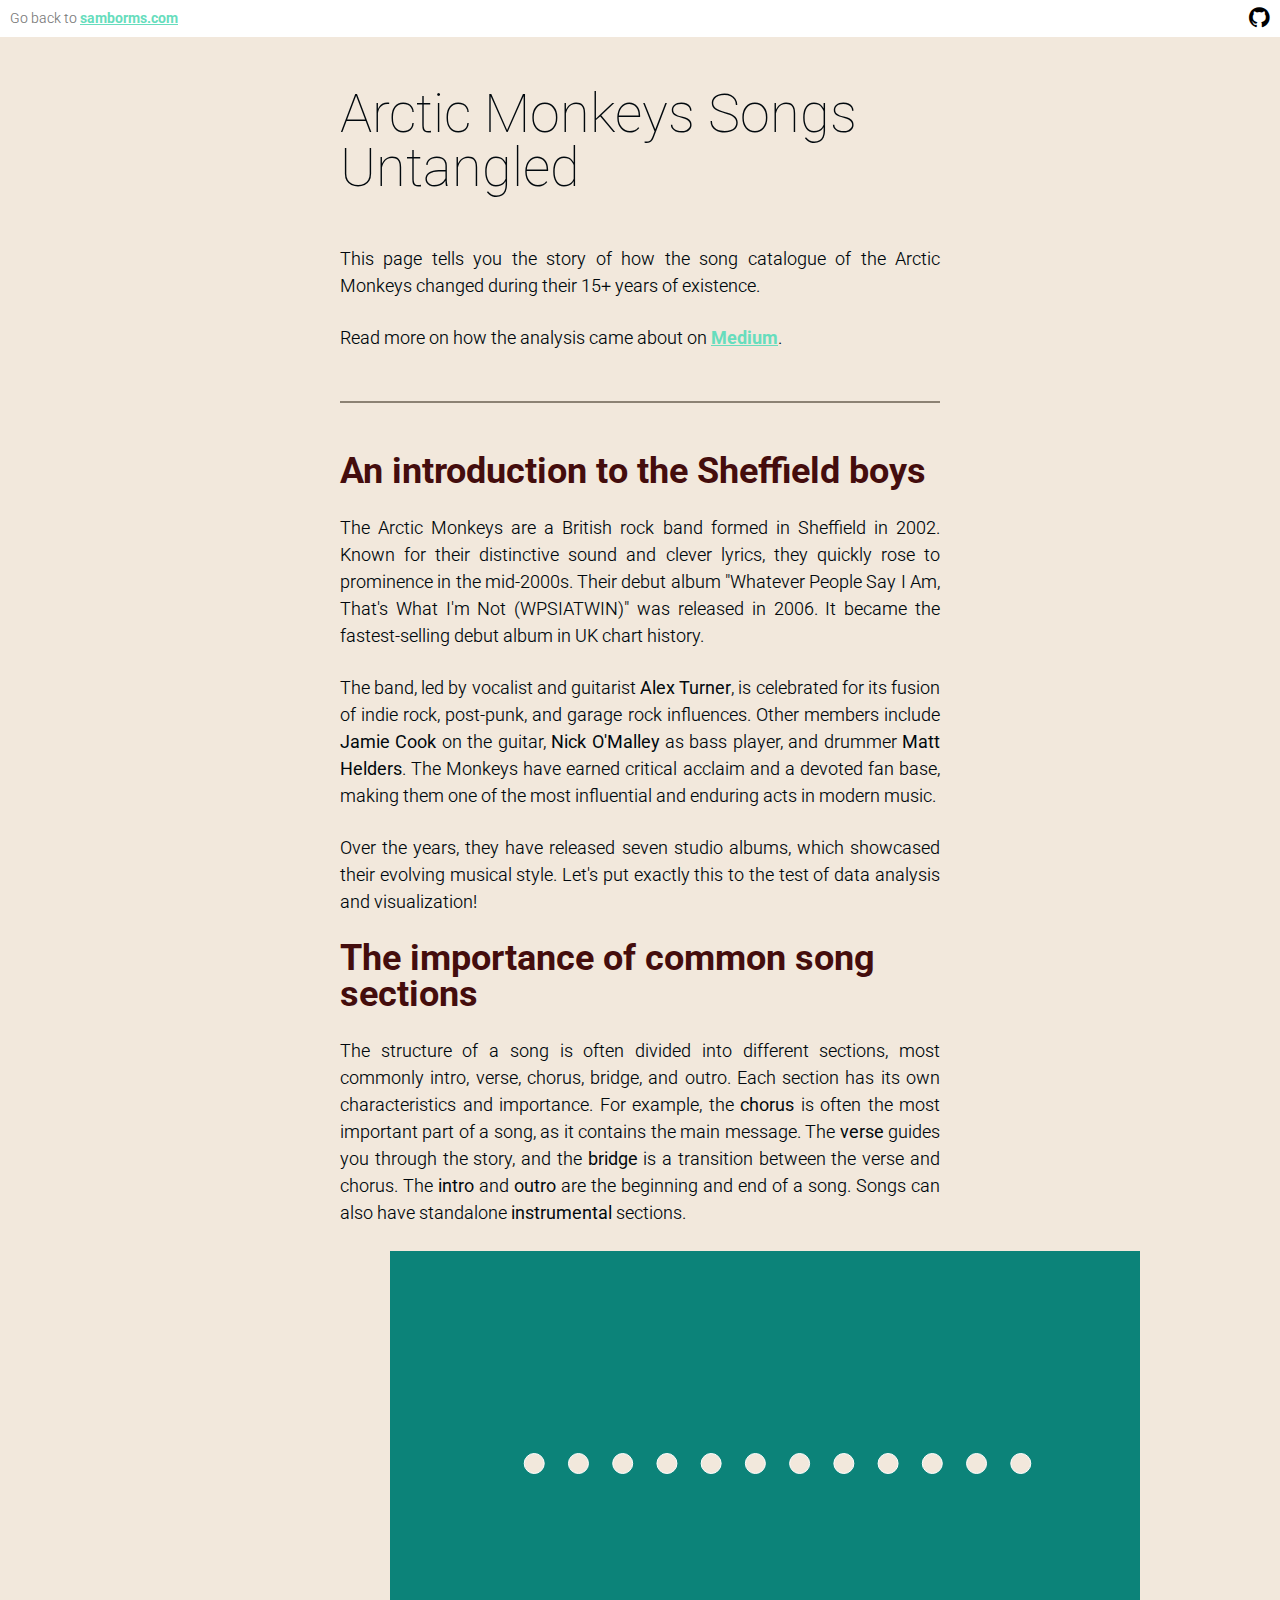
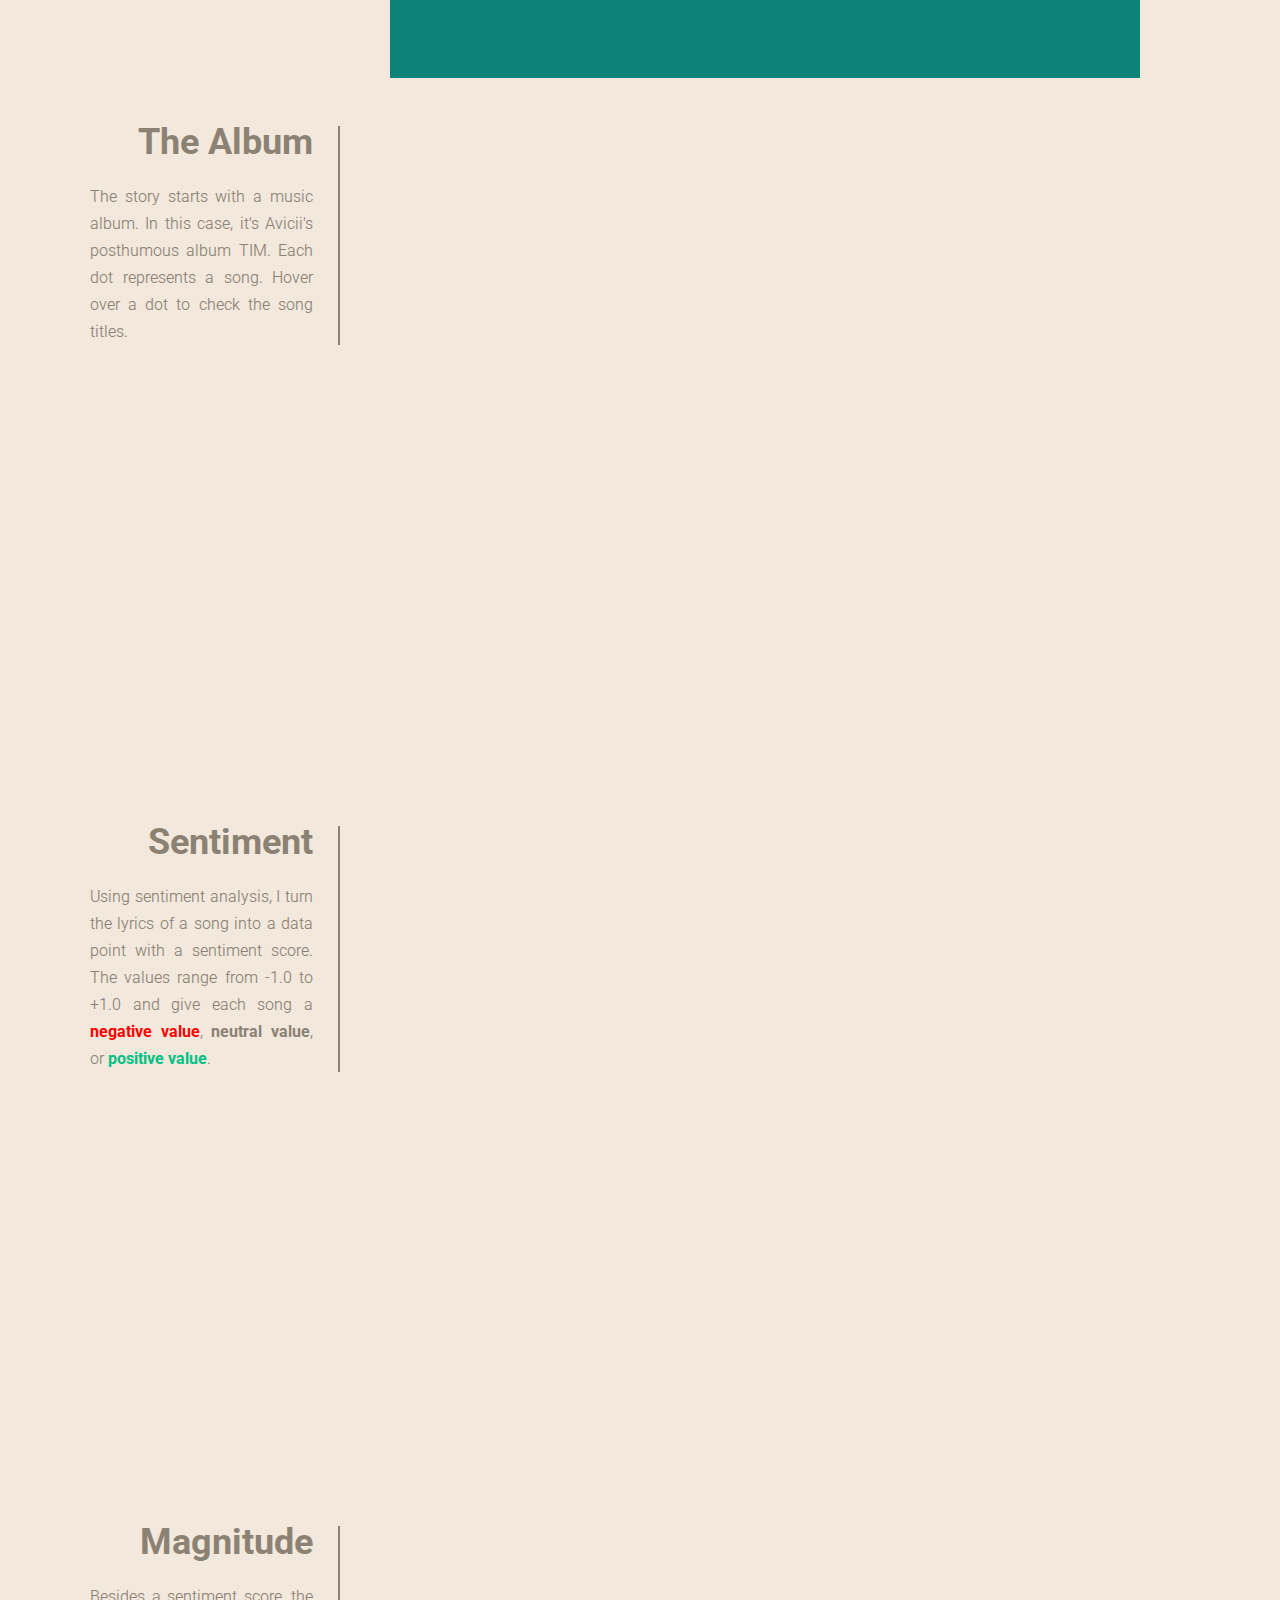
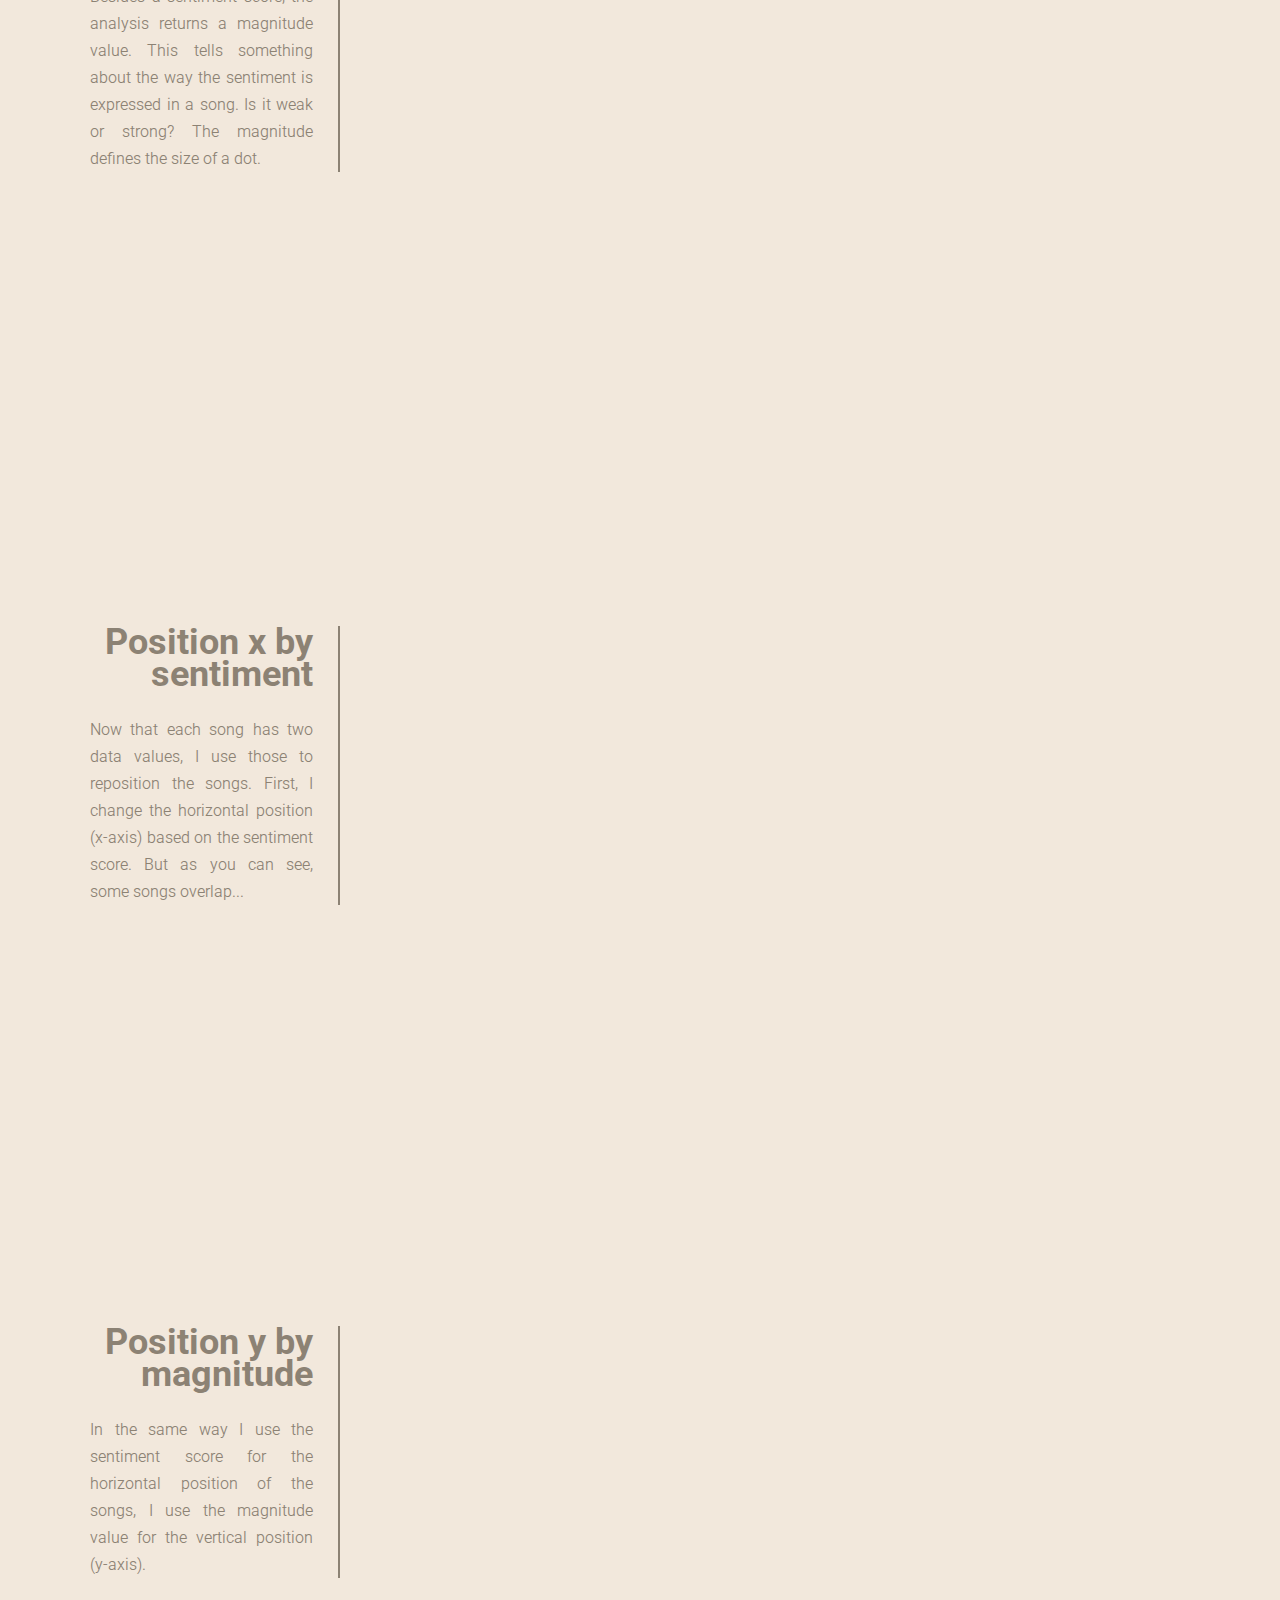
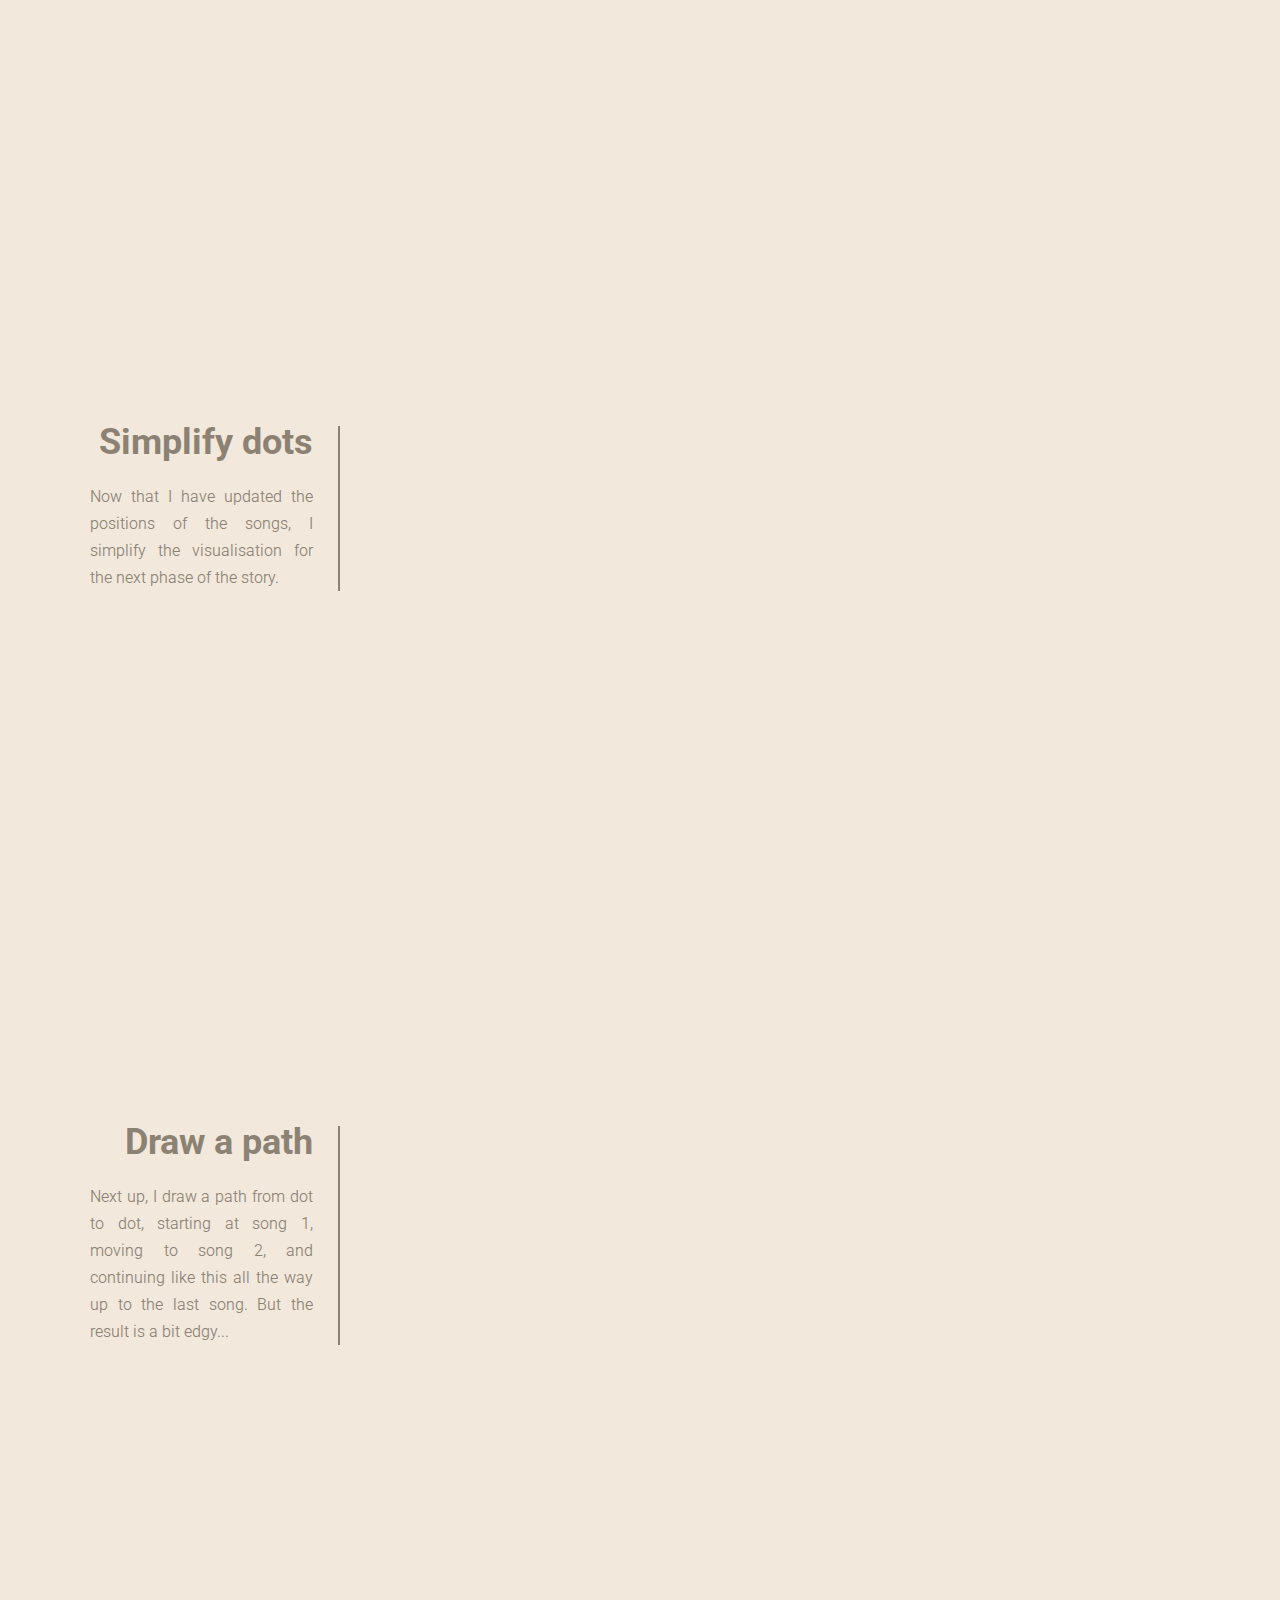
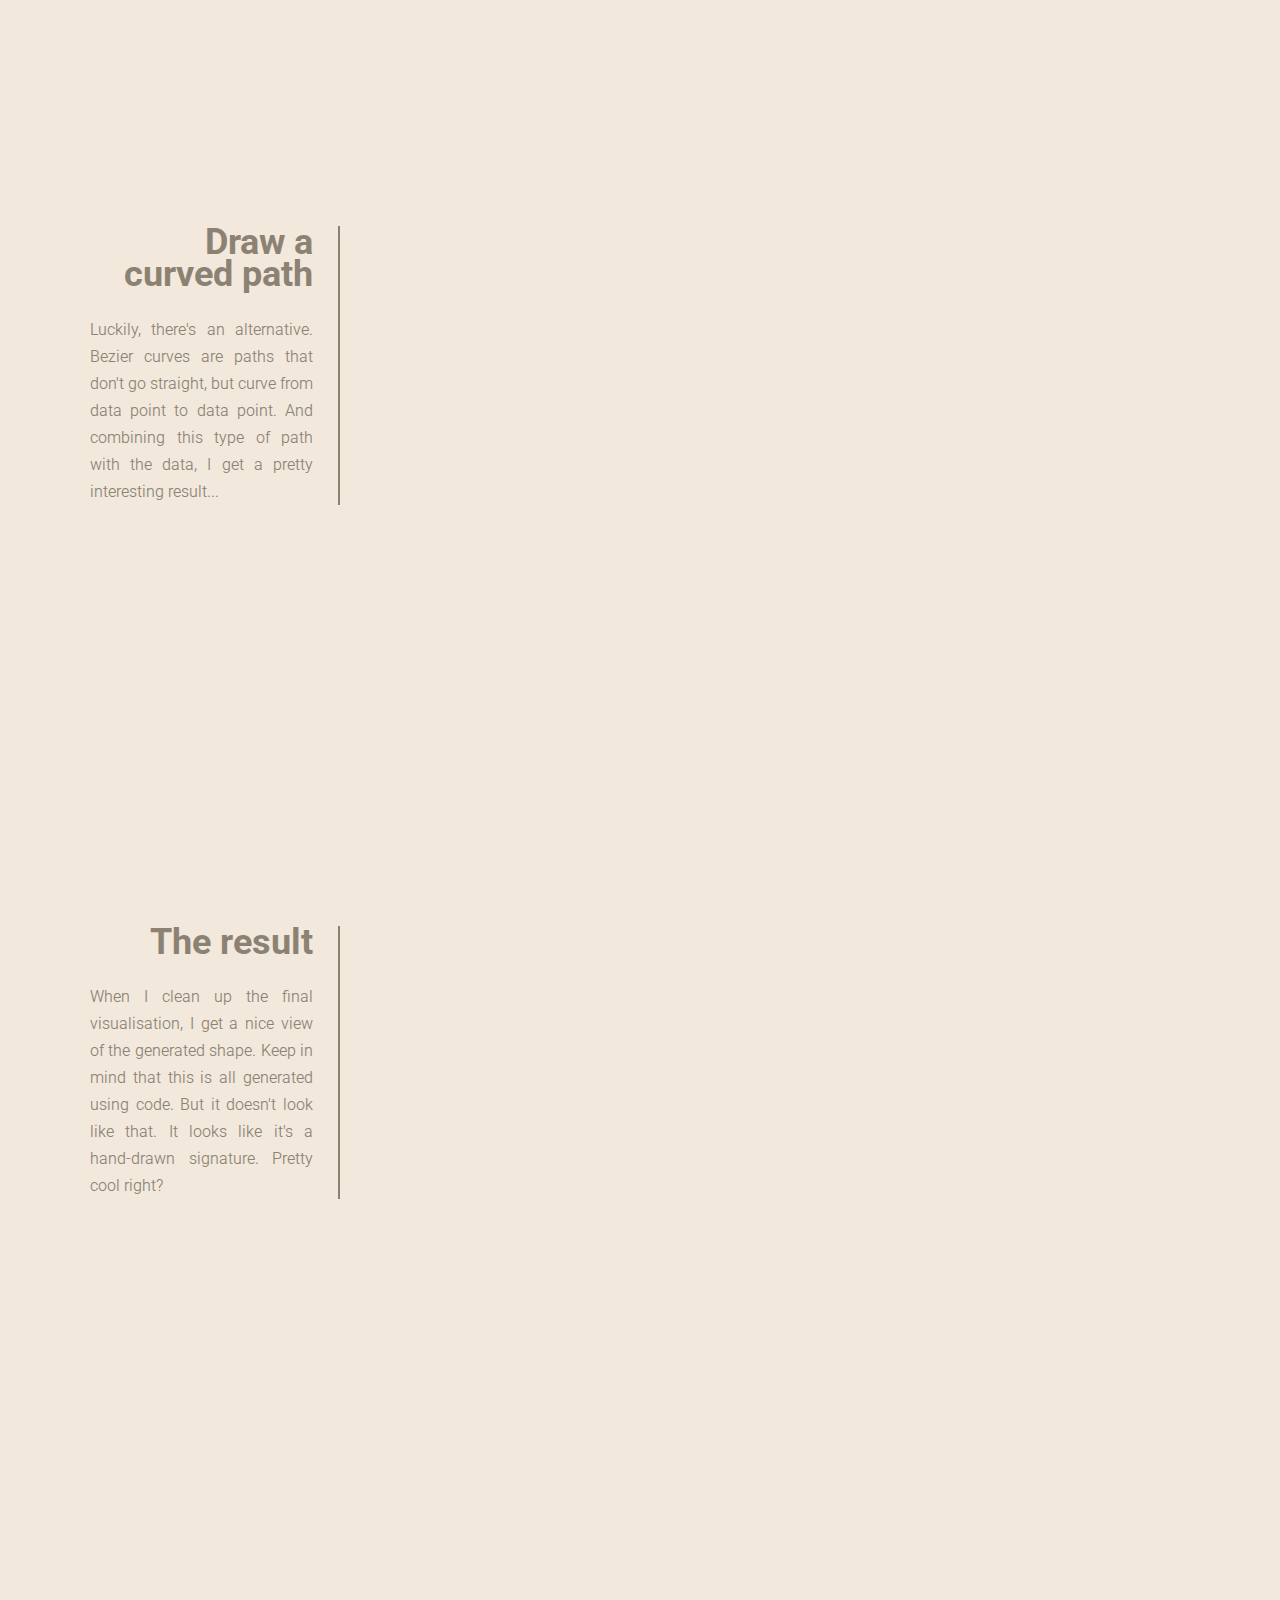
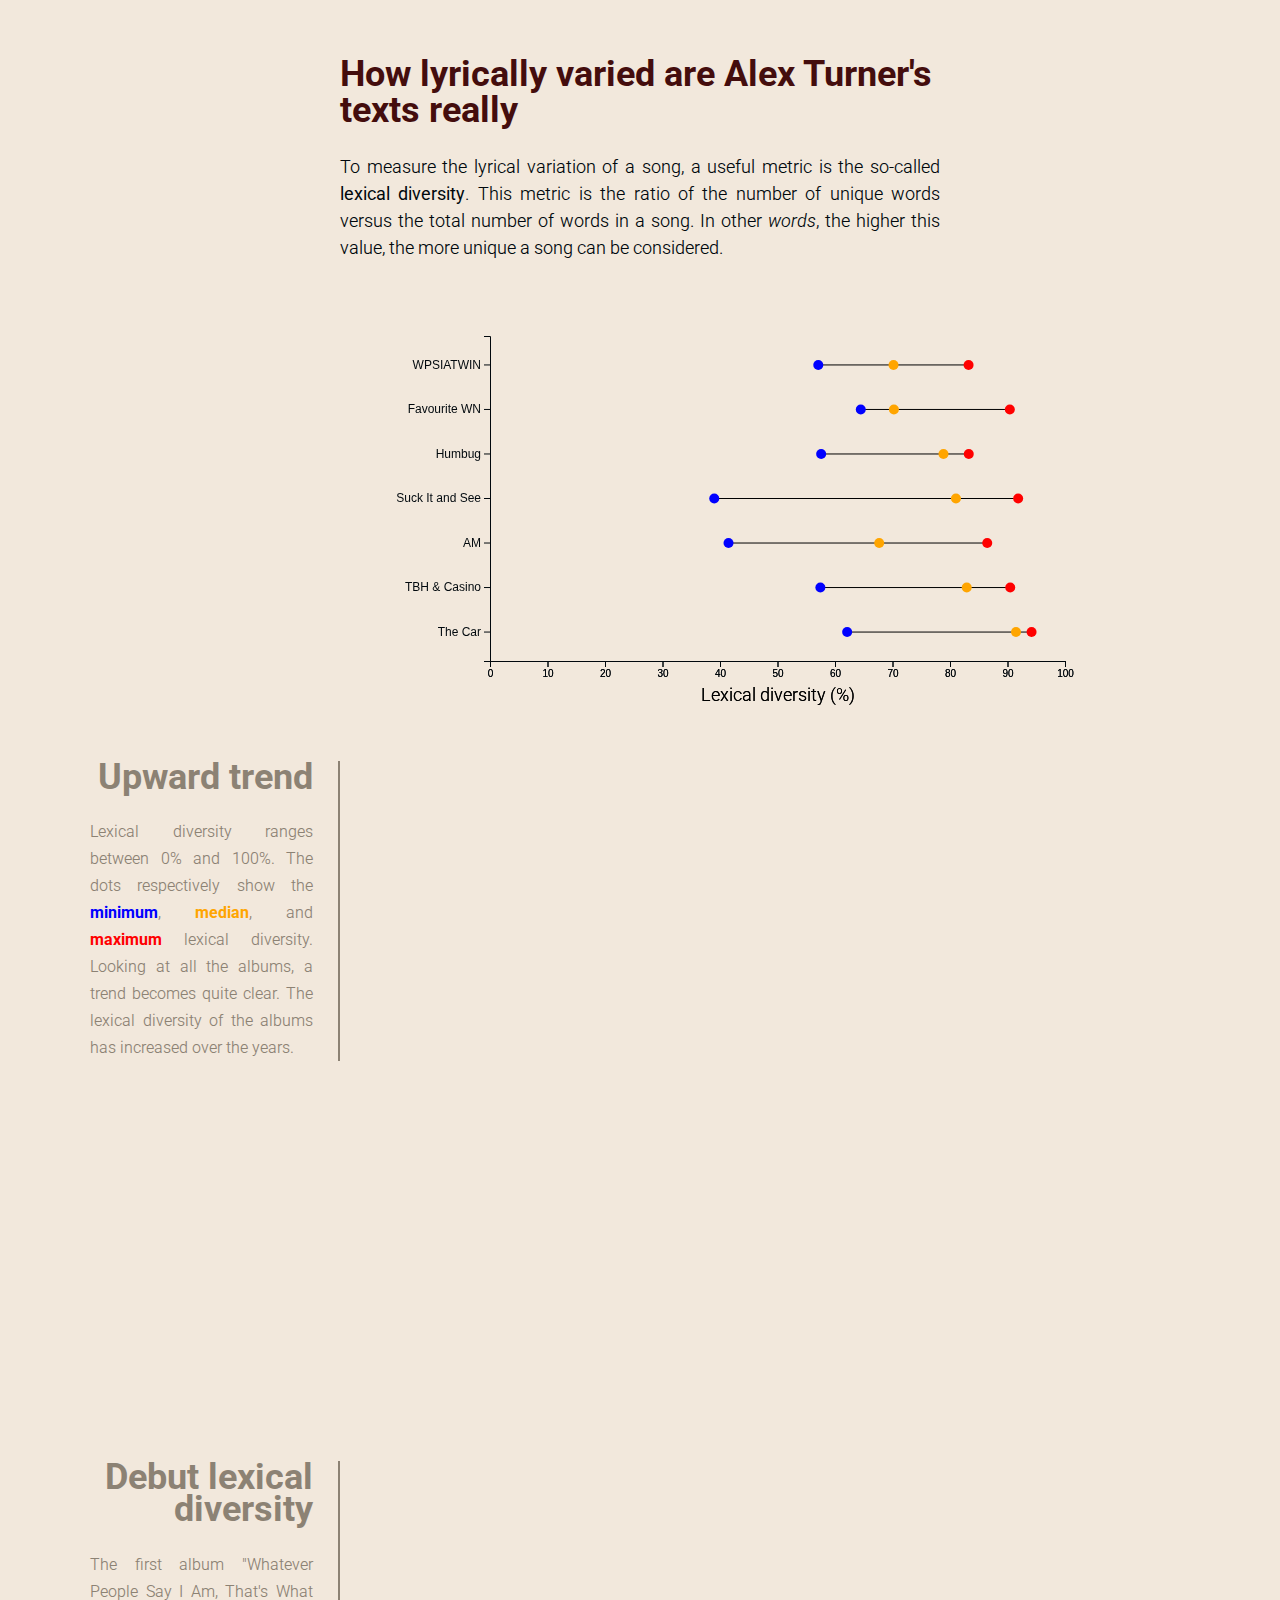
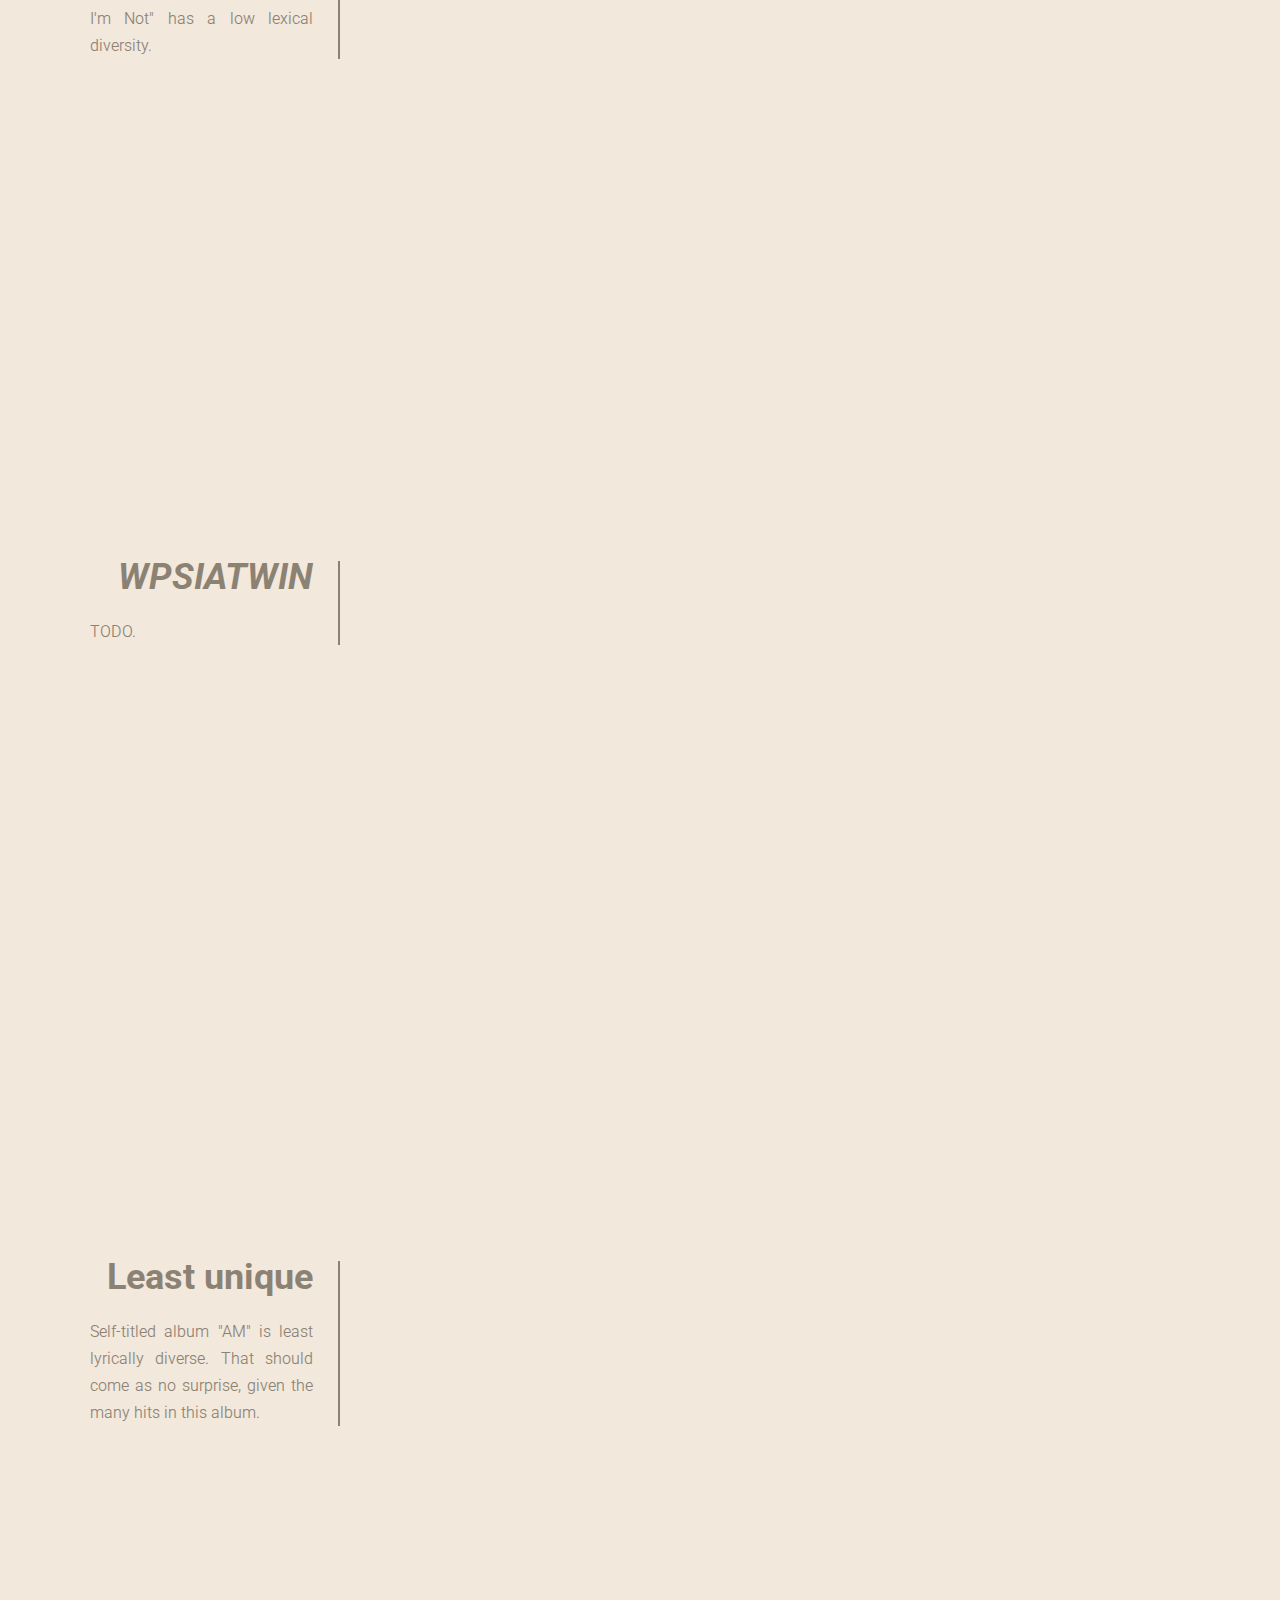
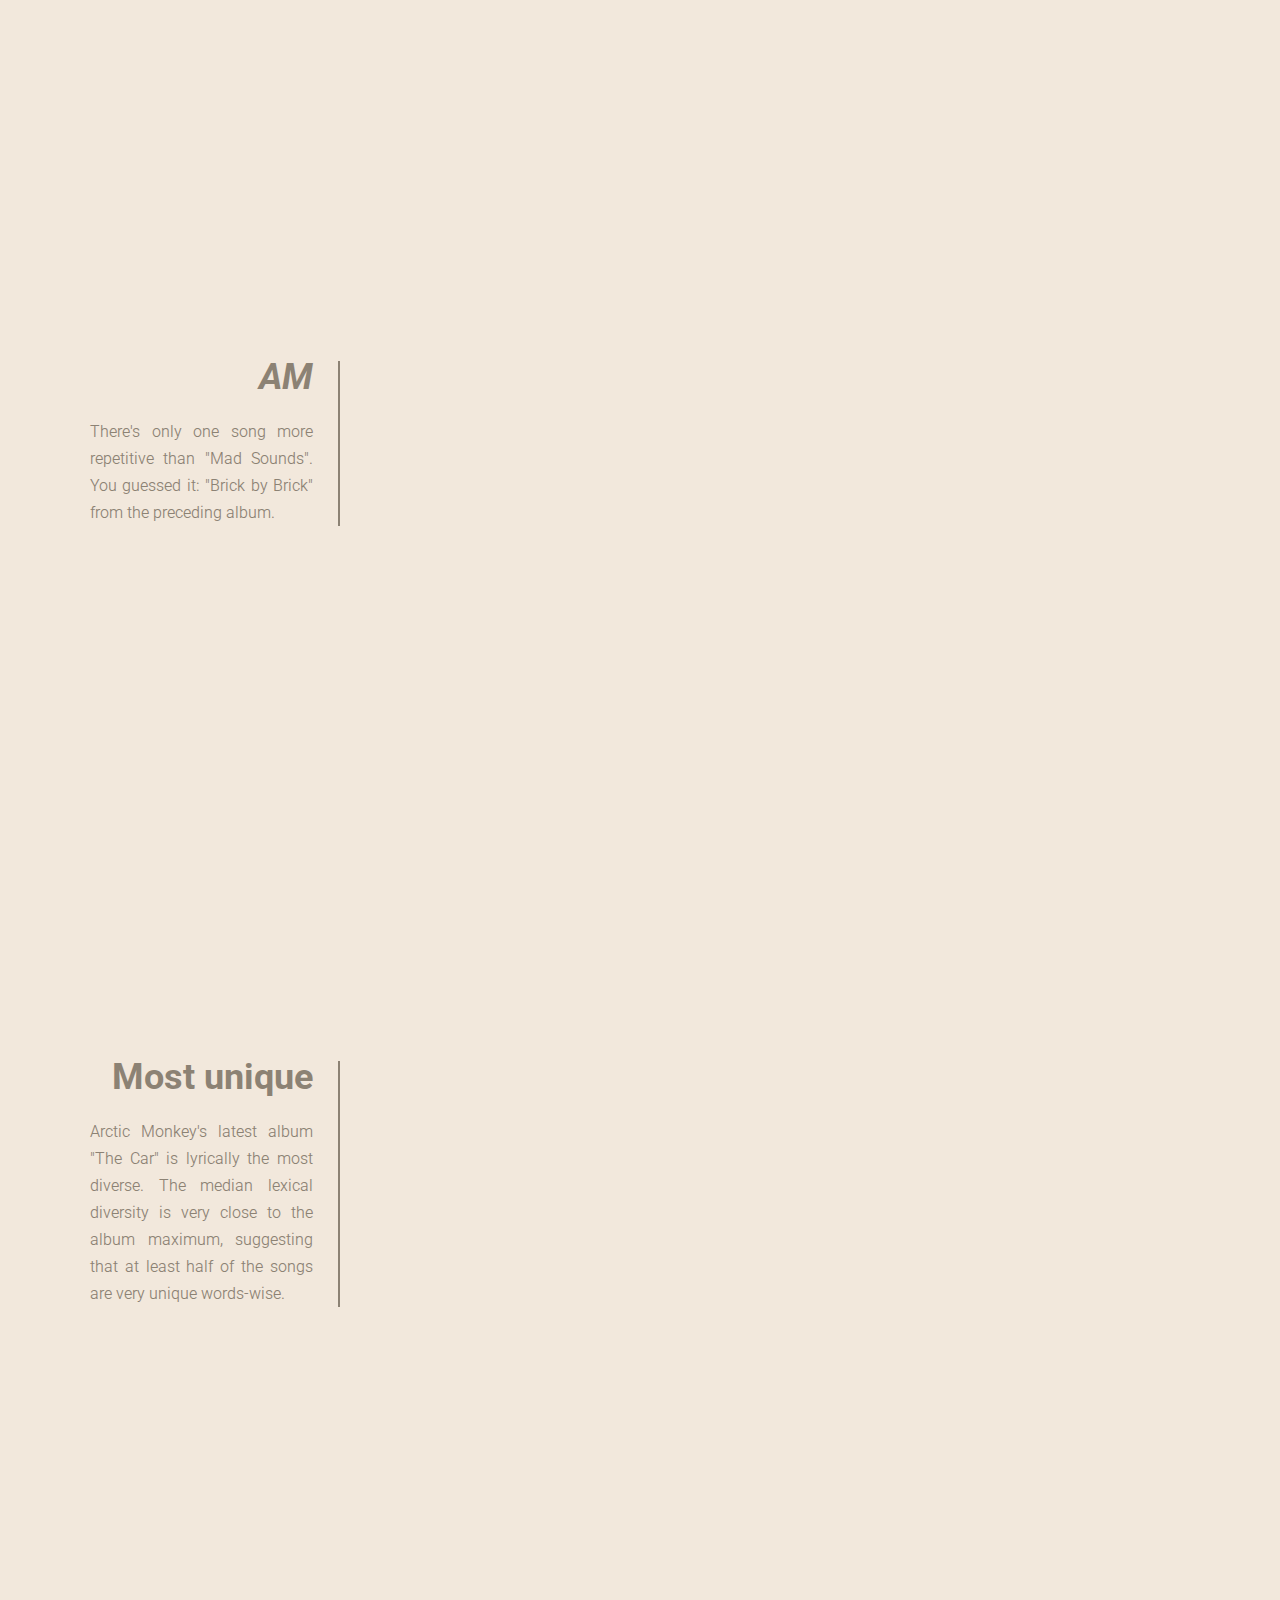
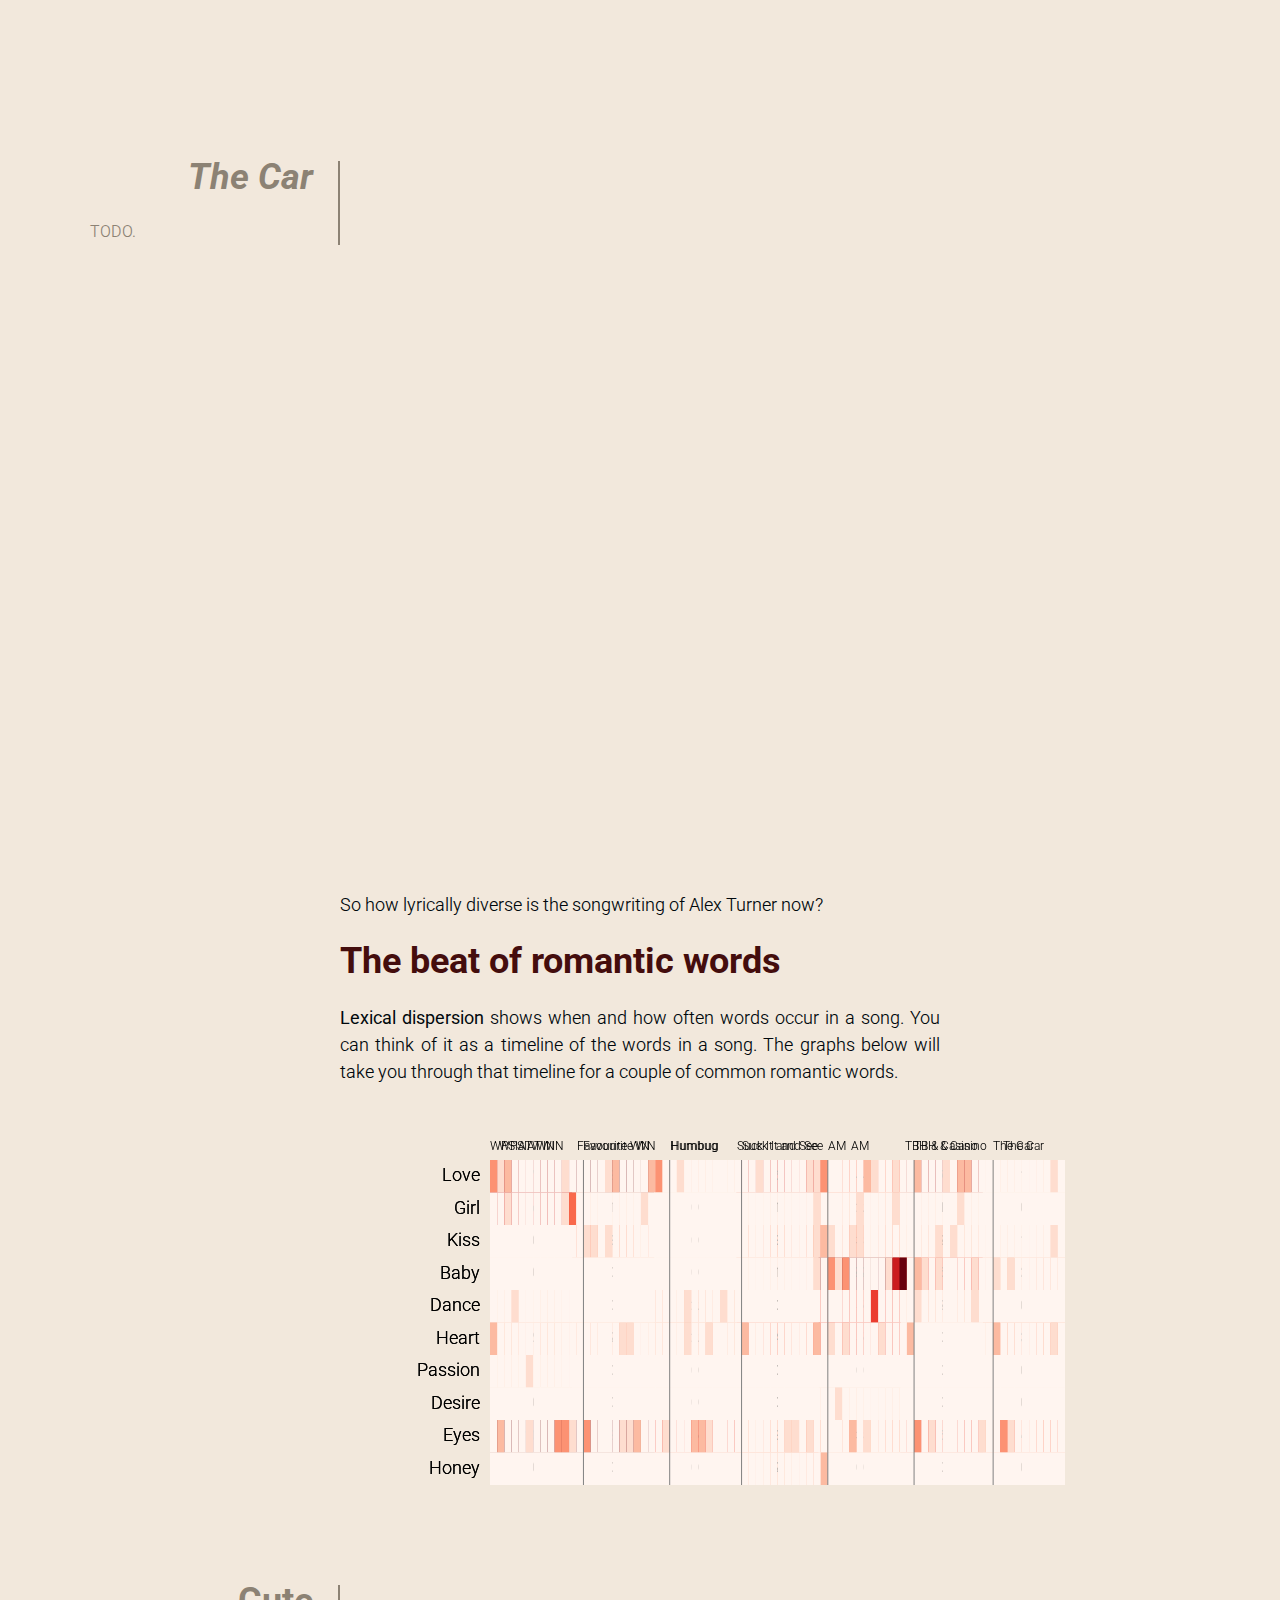
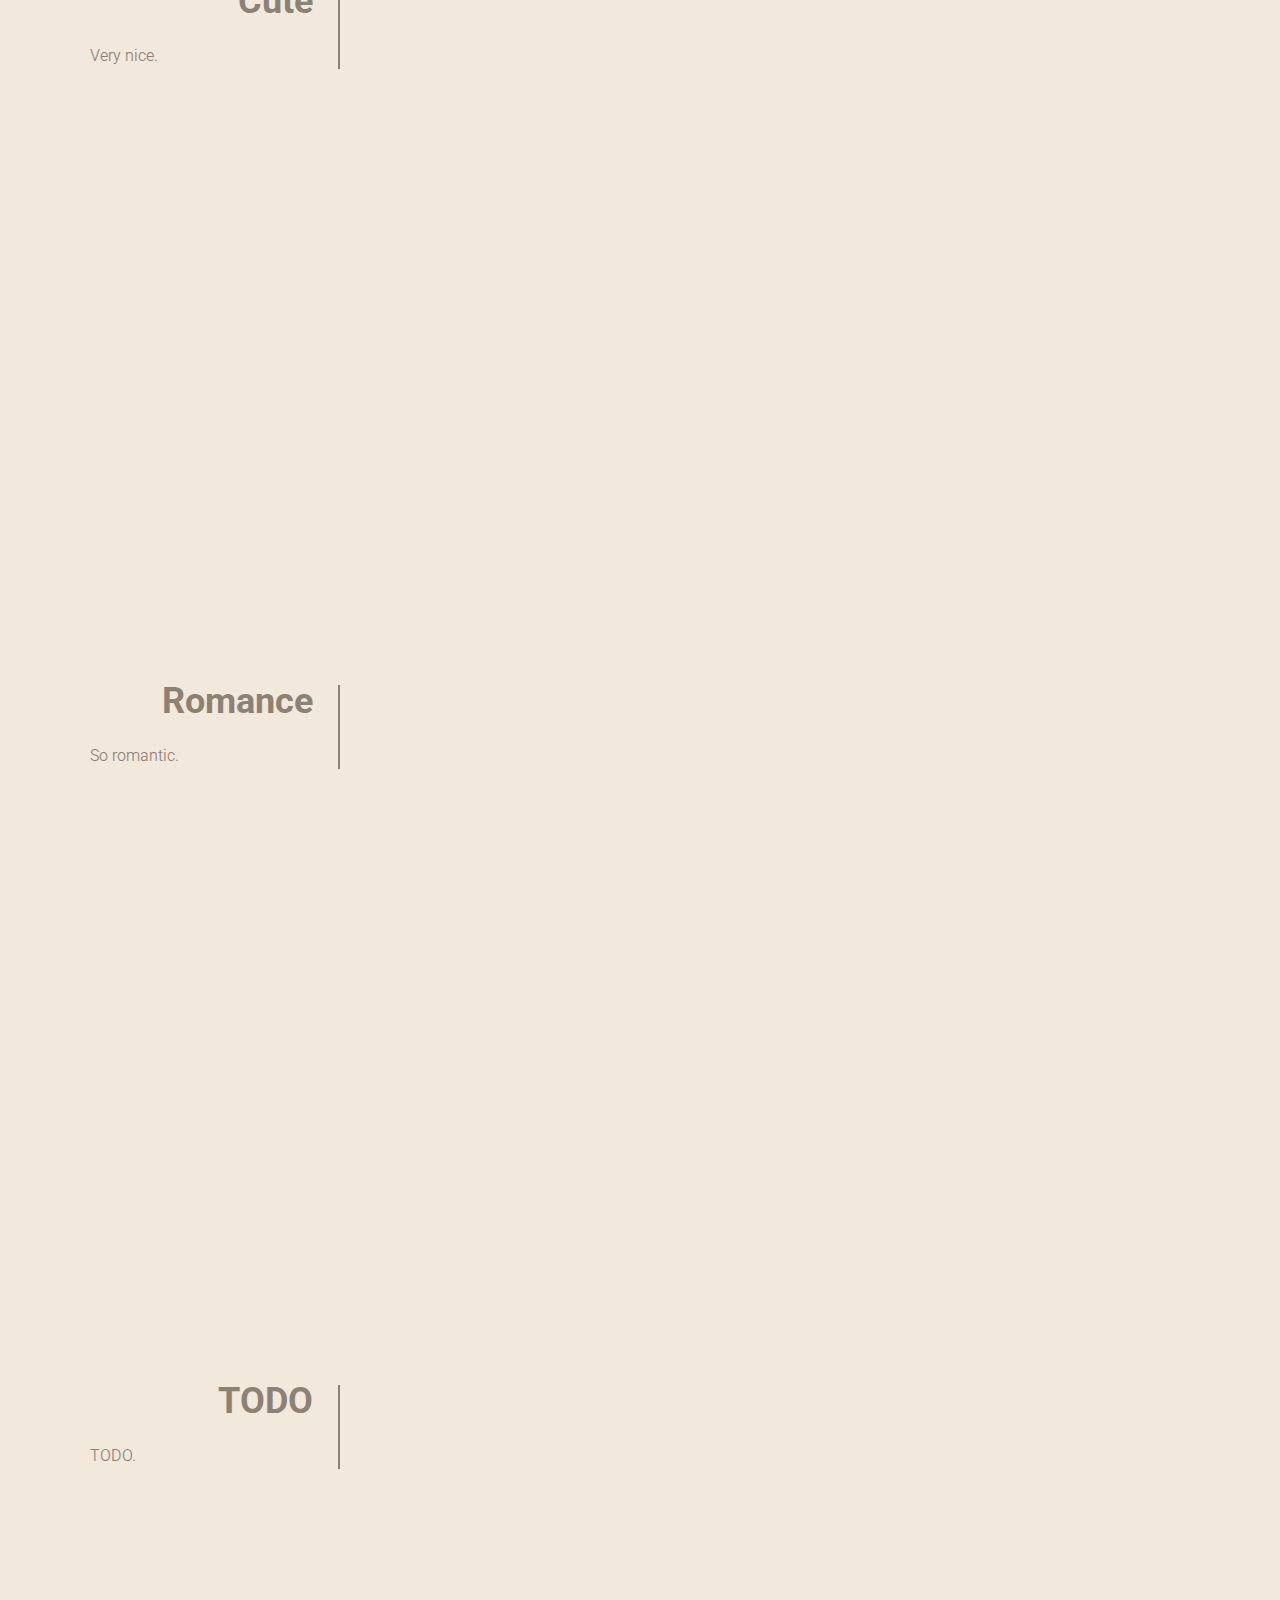
==== scrolly/index.html @ 6f20306e "add extra scrolly graphs dispersion" ====
<!DOCTYPE html>
<html>
  <head>
      <meta charset="utf-8" />
      <meta http-equiv="X-UA-Compatible" content="IE=edge" />
      <meta name="viewport" content="width=device-width, initial-scale=1" />

      <title>Arctic Monkeys Songs Untangled</title>
      <meta name="description" content="Arctic Monkeys Songs Untangled" />

      <!-- Load (external) scripts here -->
      <script defer src="src/d3.5.9.1.min.js"></script>
      <script defer src="src/intersection-observer.js"></script>
      <script defer src="src/stickyfill.min.js"></script>
      <script defer src="src/scrollama.min.js"></script>
  
      <script defer src="data/aviciiTimData.js"></script>
  
      <script defer src="data/importanceAlbums.js"></script>
      <script defer src="data/importanceSongs.js"></script>
      <script defer src="data/diversityAlbums.js"></script>
      <script defer src="data/diversitySongs.js"></script>
      <script defer src="data/dispersionAlbums.js"></script>
      <script defer src="data/dispersionSongs.js"></script>
  
      <script defer src="utils.js"></script>
      <script defer src="scrollama-importance.js"></script>
      <script defer src="scrollama-diversity.js"></script>
      <script defer src="scrollama-dispersion.js"></script>

      <!-- Load (external) links here -->
      <link rel="preconnect" href="https://fonts.googleapis.com" />
      <link rel="preconnect" href="https://fonts.gstatic.com" crossorigin>

      <link rel="stylesheet" href="https://fonts.googleapis.com/css2?family=Roboto:wght@100;300;400;700&display=swap" />
      <link rel="stylesheet" href="https://cdnjs.cloudflare.com/ajax/libs/font-awesome/4.7.0/css/font-awesome.min.css" />
      <link rel="stylesheet" href="style.css" />
  </head>

  <body>
    <nav id="header">
        <div>
            Go back to <a href="https://samborms.com/">samborms.com</a>
            <a href="https://github.com/DataWanderers/lyrical-arctic-monkeys" target="_blank" class="fa fa-github" style="font-size:24px" id="github"></a>
        </div>
    </nav>
    <main>
      <section class="generic" id="intro">
        <h1>
            Arctic Monkeys Songs Untangled
        </h1>
        <p>
            This page tells you the story of how the song catalogue of the Arctic Monkeys changed during their 15+ years of existence.
        </p>
        <p>
            Read more on how the analysis came about on 
            <a href="https://medium.com/@sborms/scraping-arctic-monkeys-songs-from-genius-31342eb44a23" target="_blank">Medium</a>.
        </p>
        <p class="seperator">
        </p>
      </section>

      <section class="generic">
        <h2 class="title">An introduction to the Sheffield boys</h2>
        <p>
            The Arctic Monkeys are a British rock band formed in Sheffield in 2002.
            Known for their distinctive sound and clever lyrics, they quickly rose to prominence in the mid-2000s.
            Their debut album "Whatever People Say I Am, That's What I'm Not (WPSIATWIN)" was released in 2006.
            It became the fastest-selling debut album in UK chart history.
        </p>
        <p>
            The band, led by vocalist and guitarist <b>Alex Turner</b>, is celebrated for its fusion of indie rock, post-punk, and garage rock influences.
            Other members include <b>Jamie Cook</b> on the guitar, <b>Nick O'Malley</b> as bass player, and drummer <b>Matt Helders</b>.
            The Monkeys have earned critical acclaim and a devoted fan base, making them one of the most influential and enduring acts in modern music.
        </p>
        <p>
            Over the years, they have released seven studio albums, which showcased their evolving musical style.
            Let's put exactly this to the test of data analysis and visualization!
        </p>
      </section>

      <section class="generic">
        <h2 class="title">The importance of common song sections</h2>
        <p>
            The structure of a song is often divided into different sections, most commonly intro, verse, chorus, bridge, and outro.
            Each section has its own characteristics and importance.
            For example, the <b>chorus</b> is often the most important part of a song, as it contains the main message.
            The <b>verse</b> guides you through the story, and the <b>bridge</b> is a transition between the verse and chorus.
            The <b>intro</b> and <b>outro</b> are the beginning and end of a song.
            Songs can also have standalone <b>instrumental</b> sections.
        </p>
      </section>

      <section id="scrolly-importance">
        <figure>
          <div class="viz" id="viz-importance"></div>
        </figure>

        <article>
            <div class="step" data-step="1">
                <h2>The Album</h2>
                <p>
                    The story starts with a music album.
                    In this case, it's Avicii's posthumous album TIM. 
                    Each dot represents a song. 
                    Hover over a dot to check the song titles.
                </p>
            </div>
            
            <div class="step" data-step="2">
                <h2>Sentiment</h2>
                <p>
                    Using sentiment analysis,
                    I turn the lyrics of a song into a data point with a sentiment score.
                    The values range from -1.0 to +1.0 and give each song a
                    <span class="label red">negative value</span>, 
                    <span class="label">neutral value</span>, or 
                    <span class="label green">positive value</span>.
                </p>
            </div>
            
            <div class="step" data-step="2">
                <h2>Magnitude</h2>
                <p>
                    Besides a sentiment score, the analysis returns a magnitude value.
                    This tells something about the way the sentiment is expressed in a song.
                    Is it weak or strong?
                    The magnitude defines the size of a dot.
                </p>
            </div>
            
            <div class="step" data-step="3">
                <h2>Position x by sentiment</h2>
                <p>
                    Now that each song has two data values,
                    I use those to reposition the songs.
                    First, I change the horizontal position (x-axis) based on the sentiment score.
                    But as you can see, some songs overlap...
                </p>
            </div>
            
            <div class="step" data-step="4">
                <h2>Position y by magnitude</h2>
                <p>
                    In the same way I use the sentiment score for the horizontal position of the songs,
                    I use the magnitude value for the vertical position (y-axis).
                </p>
            </div>
            
            <div class="step" data-step="5">
                <h2>Simplify dots</h2>
                <p>
                    Now that I have updated the positions of the songs,
                    I simplify the visualisation for the next phase of the story.
                </p>
            </div>
            
            <div class="step" data-step="6">
                <h2>Draw a path </h2>
                <p>
                    Next up, I draw a path from dot to dot, starting at song 1, moving to song 2, 
                    and continuing like this all the way up to the last song.
                    But the result is a bit edgy...
                </p>
            </div>
            
            <div class="step" data-step="7">
                <h2>Draw a curved path</h2>
                <p>
                    Luckily, there's an alternative.
                    Bezier curves are paths that don't go straight, but curve from data point to data point.
                    And combining this type of path with the data, I get a pretty interesting result...
                </p>
            </div>
            
            <div class="step" data-step="8">
                <h2>The result</h2>
                <p>
                    When I clean up the final visualisation, I get a nice view of the generated shape.
                    Keep in mind that this is all generated using code.
                    But it doesn't look like that.
                    It looks like it's a hand-drawn signature. 
                    Pretty cool right?
                </p>
            </div>
        </article>
      </section>

      <section class="generic">
        <h2 class="title">How lyrically varied are Alex Turner's texts really</h2>
        <p>
            To measure the lyrical variation of a song, a useful metric is the so-called <b>lexical diversity</b>.
            This metric is the ratio of the number of unique words versus the total number of words in a song.
            In other <i>words</i>, the higher this value, the more unique a song can be considered.
        </p>
      </section>

      <section id="scrolly-diversity">
        <figure>
            <div class="viz" id="viz-diversity"></div>
        </figure>

        <article>
            <div class="step" data-step="1">
                <h2>Upward trend</h2>
                <p>
                    Lexical diversity ranges between 0% and 100%.
                    The dots respectively show the
                    <span class="label blue">minimum</span>, 
                    <span class="label orange">median</span>, and 
                    <span class="label red">maximum</span> lexical diversity.

                    Looking at all the albums, a trend becomes quite clear.
                    The lexical diversity of the albums has increased over the years.
                </p>
            </div>
            
            <div class="step" data-step="2">
                <h2>Debut lexical diversity</h2>
                <p>
                    The first album "Whatever People Say I Am, That's What I'm Not" has a low lexical diversity.
                </p>
            </div>

            <div class="step" data-step="3">
                <h2><i>WPSIATWIN</i></h2>
                <p>
                    TODO.
                </p>
            </div>

            <div class="step" data-step="4">
                <h2>Least unique</h2>
                <p>
                    Self-titled album "AM" is least lyrically diverse.
                    That should come as no surprise, given the many hits in this album.
                </p>
            </div>

            <div class="step" data-step="5">
                <h2><i>AM</i></h2>
                <p>
                    There's only one song more repetitive than "Mad Sounds". You guessed it: "Brick by Brick" from the preceding album.
                </p>
            </div>

            <div class="step" data-step="6">
                <h2>Most unique</h2>
                <p>
                    Arctic Monkey's latest album "The Car" is lyrically the most diverse.
                    The median lexical diversity is very close to the album maximum, suggesting that at least half of the songs are very unique words-wise.
                </p>
            </div>

            <div class="step" data-step="7">
                <h2><i>The Car</i></h2>
                <p>
                    TODO.
                </p>
            </div>
        </article>
      </section>

      <section class="generic">
        <p>
            So how lyrically diverse is the songwriting of Alex Turner now?
        </p>
      </section>

      <section class="generic">
        <h2 class="title">The beat of romantic words</h2>
        <p>
            <b>Lexical dispersion</b> shows when and how often words occur in a song.
            You can think of it as a timeline of the words in a song.
            The graphs below will take you through that timeline for a couple of common romantic words.
        </p>
    </section>

      <section id="scrolly-dispersion">
        <figure>
          <div class="viz" id="viz-dispersion"></div>
        </figure>

        <article>
            <div class="step" data-step="1">
                <h2>Cute</h2>
                <p>
                    Very nice.
                </p>
            </div>
            
            <div class="step" data-step="2">
                <h2>Romance</h2>
                <p>
                    So romantic.
                </p>
            </div>

            <div class="step" data-step="3">
                <h2>TODO</h2>
                <p>
                    TODO.
                </p>
            </div>

            <div class="step" data-step="4">
                <h2>TODO</h2>
                <p>
                    TODO.
                </p>
            </div>

            <div class="step" data-step="5">
                <h2>TODO</h2>
                <p>
                    TODO.
                </p>
            </div>
        </article>
      </section>

      <section class="generic" id="outro">
        <p class="seperator">
        </p>
        <p>
            That was it! I hope you enjoyed this little interactive story about the Arctic Monkeys.
        </p>
        <p>
            If you like this, I would love to share my enthusiasm about the Arctic Monkeys, music, and data analysis with you.
            You can find contact details on my <a href="http://www.samborms.com/" target="_blank">website</a>. 
        </p>    
    </section>
    </main>
  </body>
</html>
---- scrolly/style.css ----
/* CSS reset */
a,abbr,acronym,address,applet,big,blockquote,body,caption,cite,code,dd,del,dfn,div,dl,dt,fieldset,font,form,h1,h2,h3,h4,h5,h6,html,iframe,img,ins,kbd,label,legend,li,object,ol,p,pre,q,s,samp,small,span,strike,sub,sup,table,tbody,td,tfoot,th,thead,tr,tt,ul,var{margin:0;padding:0;border:0;outline:0;font-weight:inherit;font-style:inherit;font-size:100%;font-family:inherit}:focus{outline:0}body{line-height:1;color:#000;background:#fff}ol,ul{list-style:none}table{border-collapse:separate;border-spacing:0}caption,td,th{text-align:left;font-weight:400}blockquote:after,blockquote:before,q:after,q:before{content:""}blockquote,q{quotes:"" ""}.alignleft{float:left}.alignright{float:right}.clear{clear:both}

/* CSS */
body {
    font-family: "Roboto";
    font-weight: 325;
    font-size: 18px;
    line-height: 1.5em;
    background-color: #F2E8DC;
    color: #01080D;
}

h1 {
    font-size: 3em;
    line-height: 1em;
    font-weight: 100;
    margin-bottom: 50px;
}

h1 strong, h2, h3 {
    font-weight: 700;
}

h2.title {
    font-size: 2em;
    line-height: 1em;
    margin-bottom: 25px;
    color:rgb(68, 13, 13);
}

h3 {
    font-size: 2em;
    text-align: center;
    margin-bottom: 50px;
}

#scrolly-importance, #scrolly-diversity, #scrolly-dispersion {
    width: 1100px;
    margin: 0 auto;
    position: relative;
}

article {
    position: relative;
    padding: 0;
    z-index: 0;
}

section.generic {
    width: 600px;
    margin: 0 auto;
    background: none;
}

section#intro {
    padding: 50px 0 0 0;
}

#header {
    padding: 5px 10px;
    background: #FFFFFF;
    color: #7A7A7A;
    font-size: .8em;
}

#github {
    float: right;
    text-decoration: none;
    color: #000;
}

figure {
    position: -webkit-sticky;
    position: sticky;
    right: 0;
    width: 1000px;
    margin: 0 auto;
    -webkit-transform: translate3d(0, 0, 0);
    -moz-transform: translate3d(0, 0, 0);
    transform: translate3d(0, 0, 0);
    z-index: 10;
}

.viz {
    width: 750px;
    float: right;
}

#viz-importance {
    background-color: #0c8379;
}

#viz-diversity, #viz-dispersion {
    opacity: 1;
}

.step {
    margin: 25px 0;
}

.step:last-child {
    margin-bottom: 5%;
}

.step h2, .step p {
    margin: 0;
}

.step h2 {
    text-align: right;
    font-size: 2em;
    padding-bottom: 25px;
    line-height: .9em;
}

.step h2, .step p {
    padding-right: 25px;
    border-right: 2px solid #8C8274;
    color: #8C8274;
}

.step.is-active h2, .step.is-active p {
    border-right-color: #01080D;
    color: #01080D;
}

p {
    text-align: justify;
    margin-bottom: 25px;

}

p strong {
    font-weight: 700;
}

ul {
    margin-bottom: 25px;
}

ul li {
    list-style: disc;
    padding-left: 15px;
    margin-left: 15px;
    margin-left: 15px;
}

.step p {
    font-size: .9em;
}

p.seperator {
    text-align: center;
    font-weight: 700;
    font-size: 1em;
    margin: 50px 0;
    border-bottom: 2px solid #8C8274;
}

p span.label {
    font-weight: 700;
}

.red {
    color: red;
}

.grey {
    color: #777;
}

.green {
    color: #00C184;
}

.orange {
    color: orange;
}

.blue {
    color: blue;
}

.tooltip {
    margin: 0 auto;
    margin-bottom: -5px;
    color: #01080D;
    position: absolute;
    right: 20px;
    width: 500px;
    text-align: right;
    font-size: .7em;
    font-weight: 700;
}

.axis path, .axis line {
    color: #F2E8DC;
    stroke: #F2E8DC;
}

.axis text {
    fill: #F2E8DC;
}

a {
    font-weight: 700;
    color: #67DDBD;
}
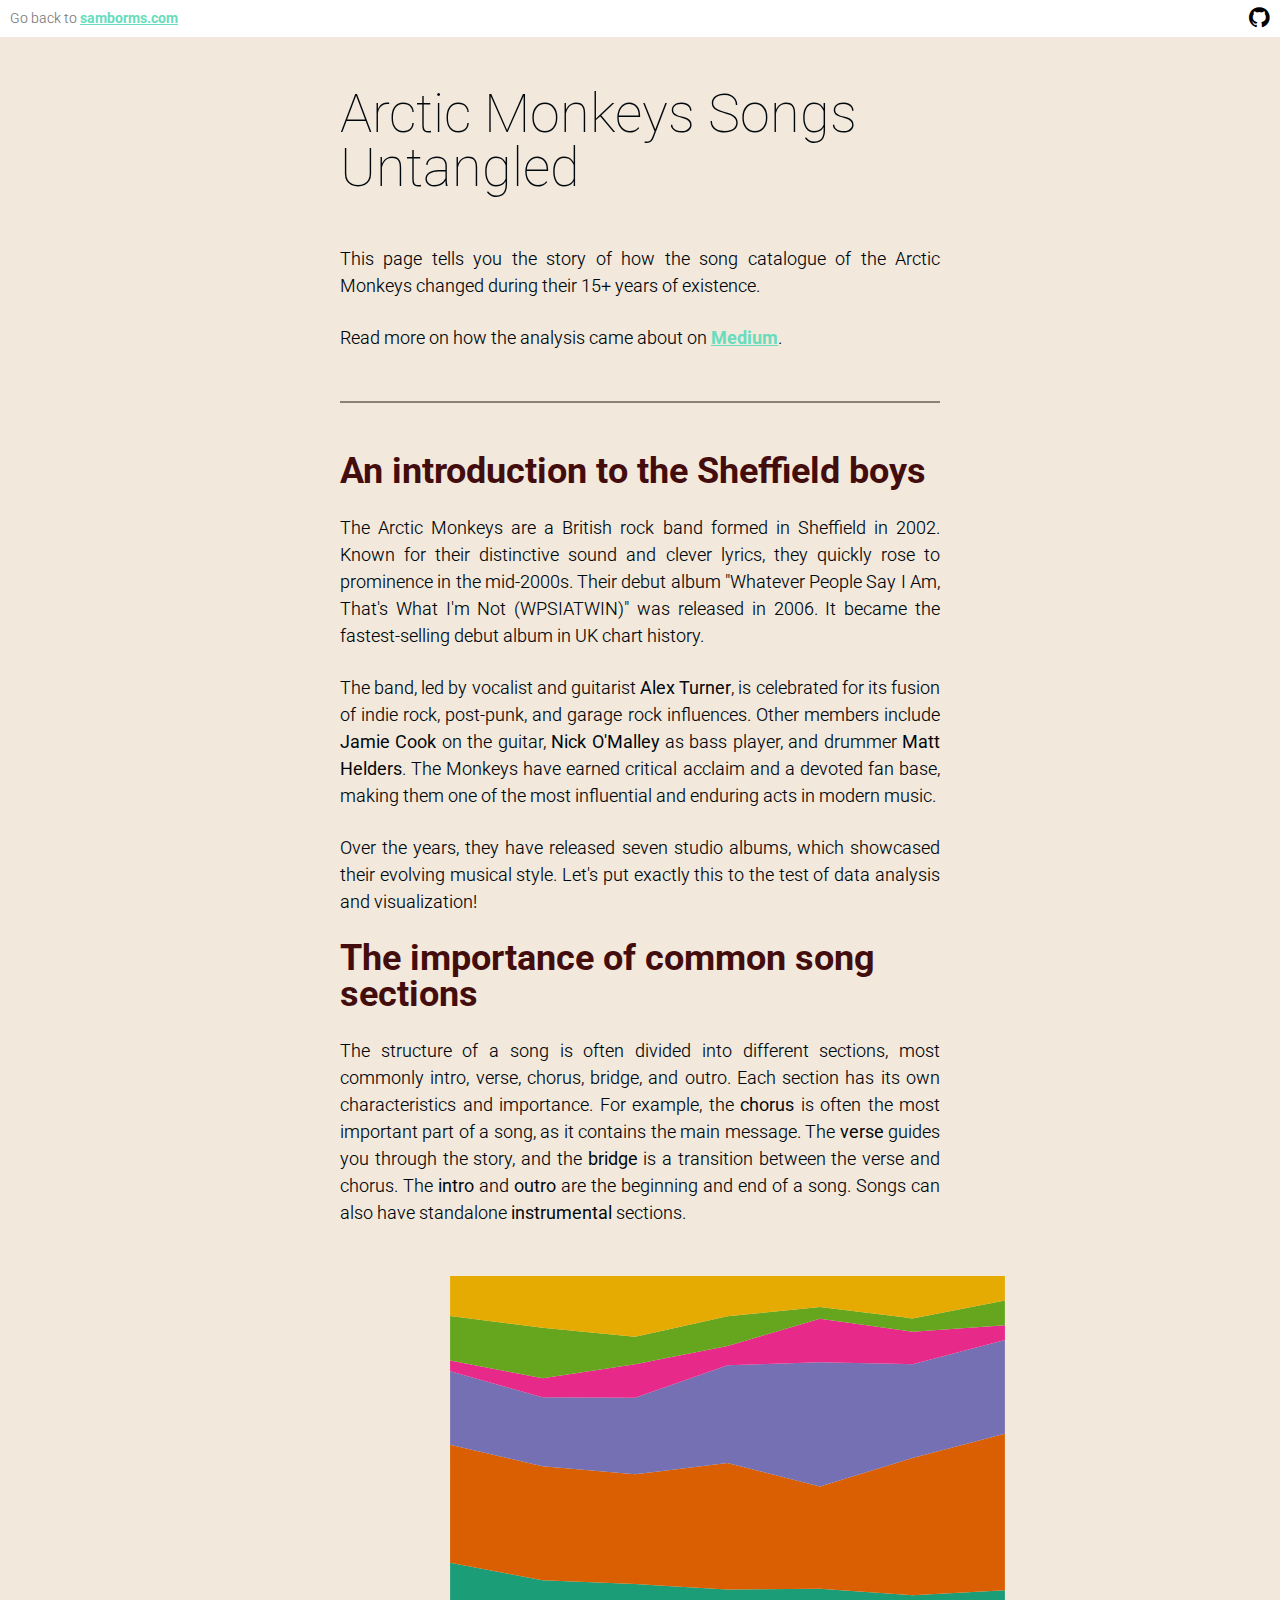
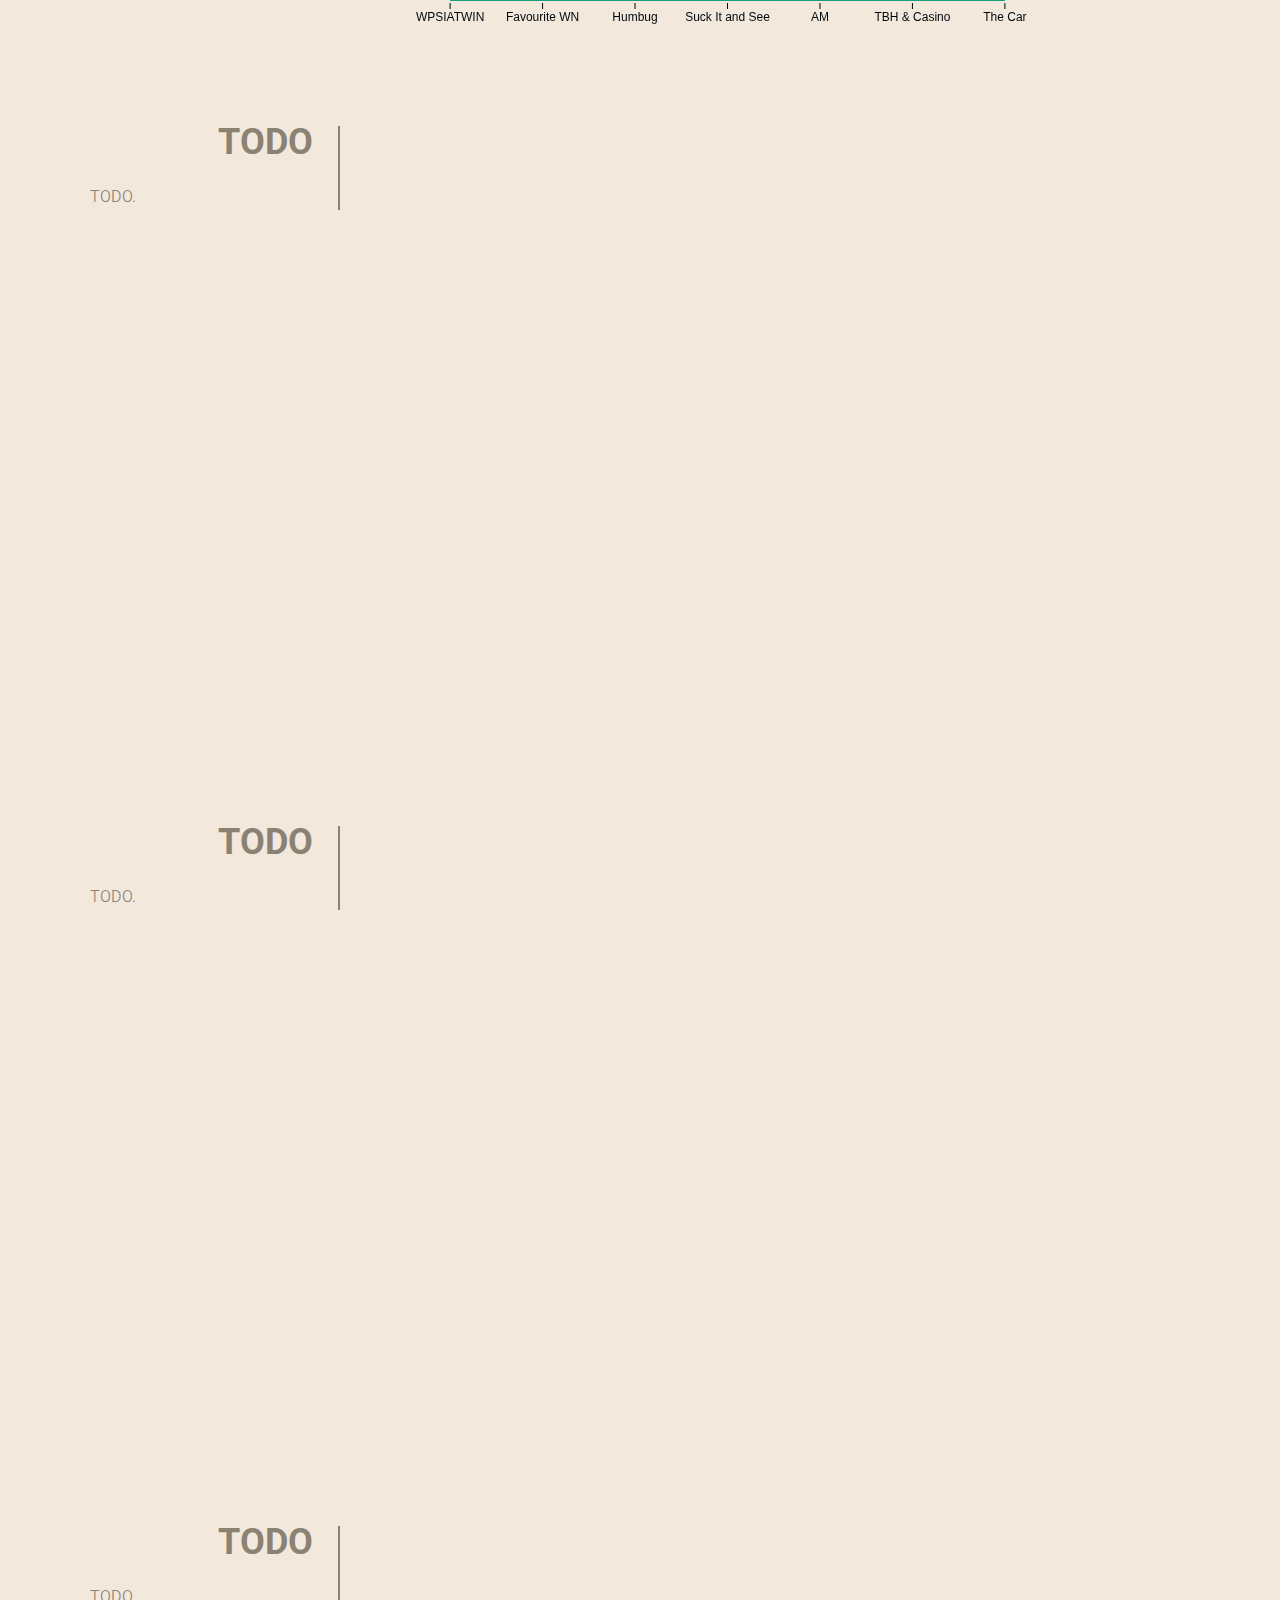
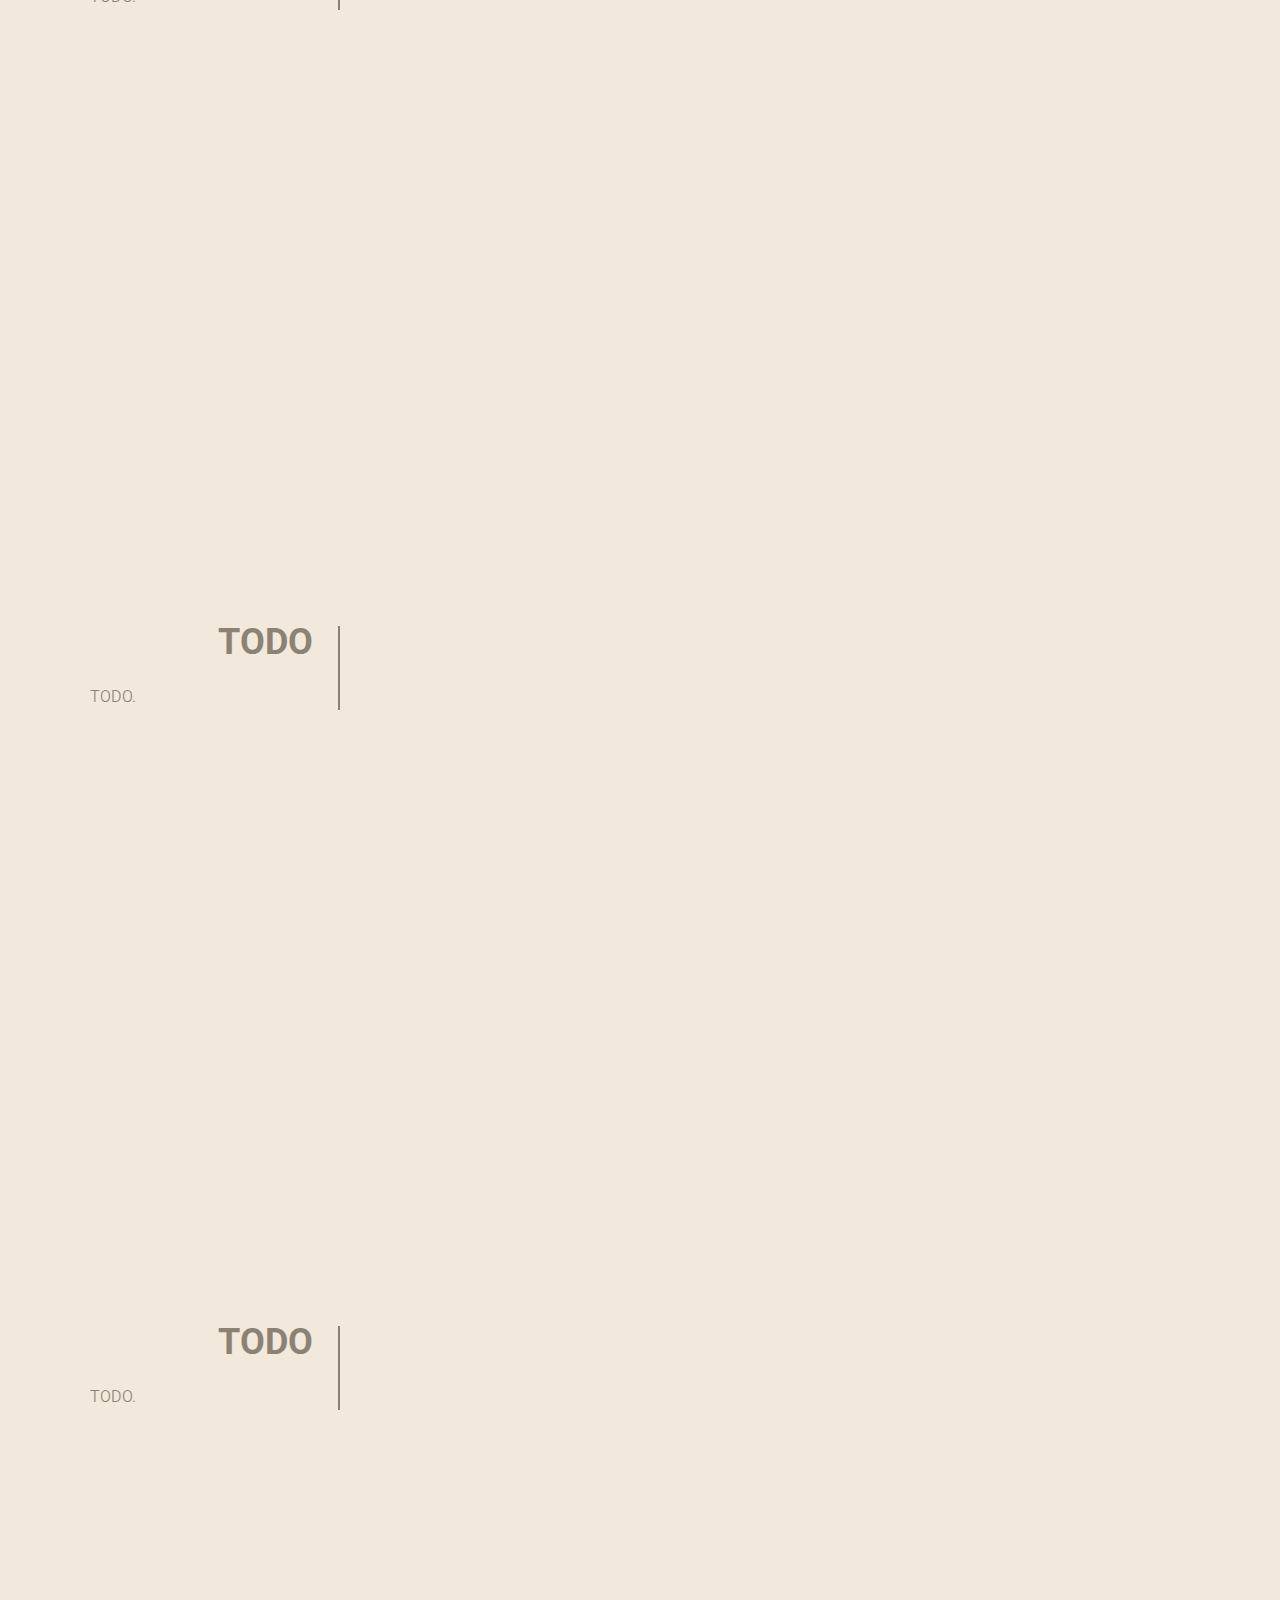
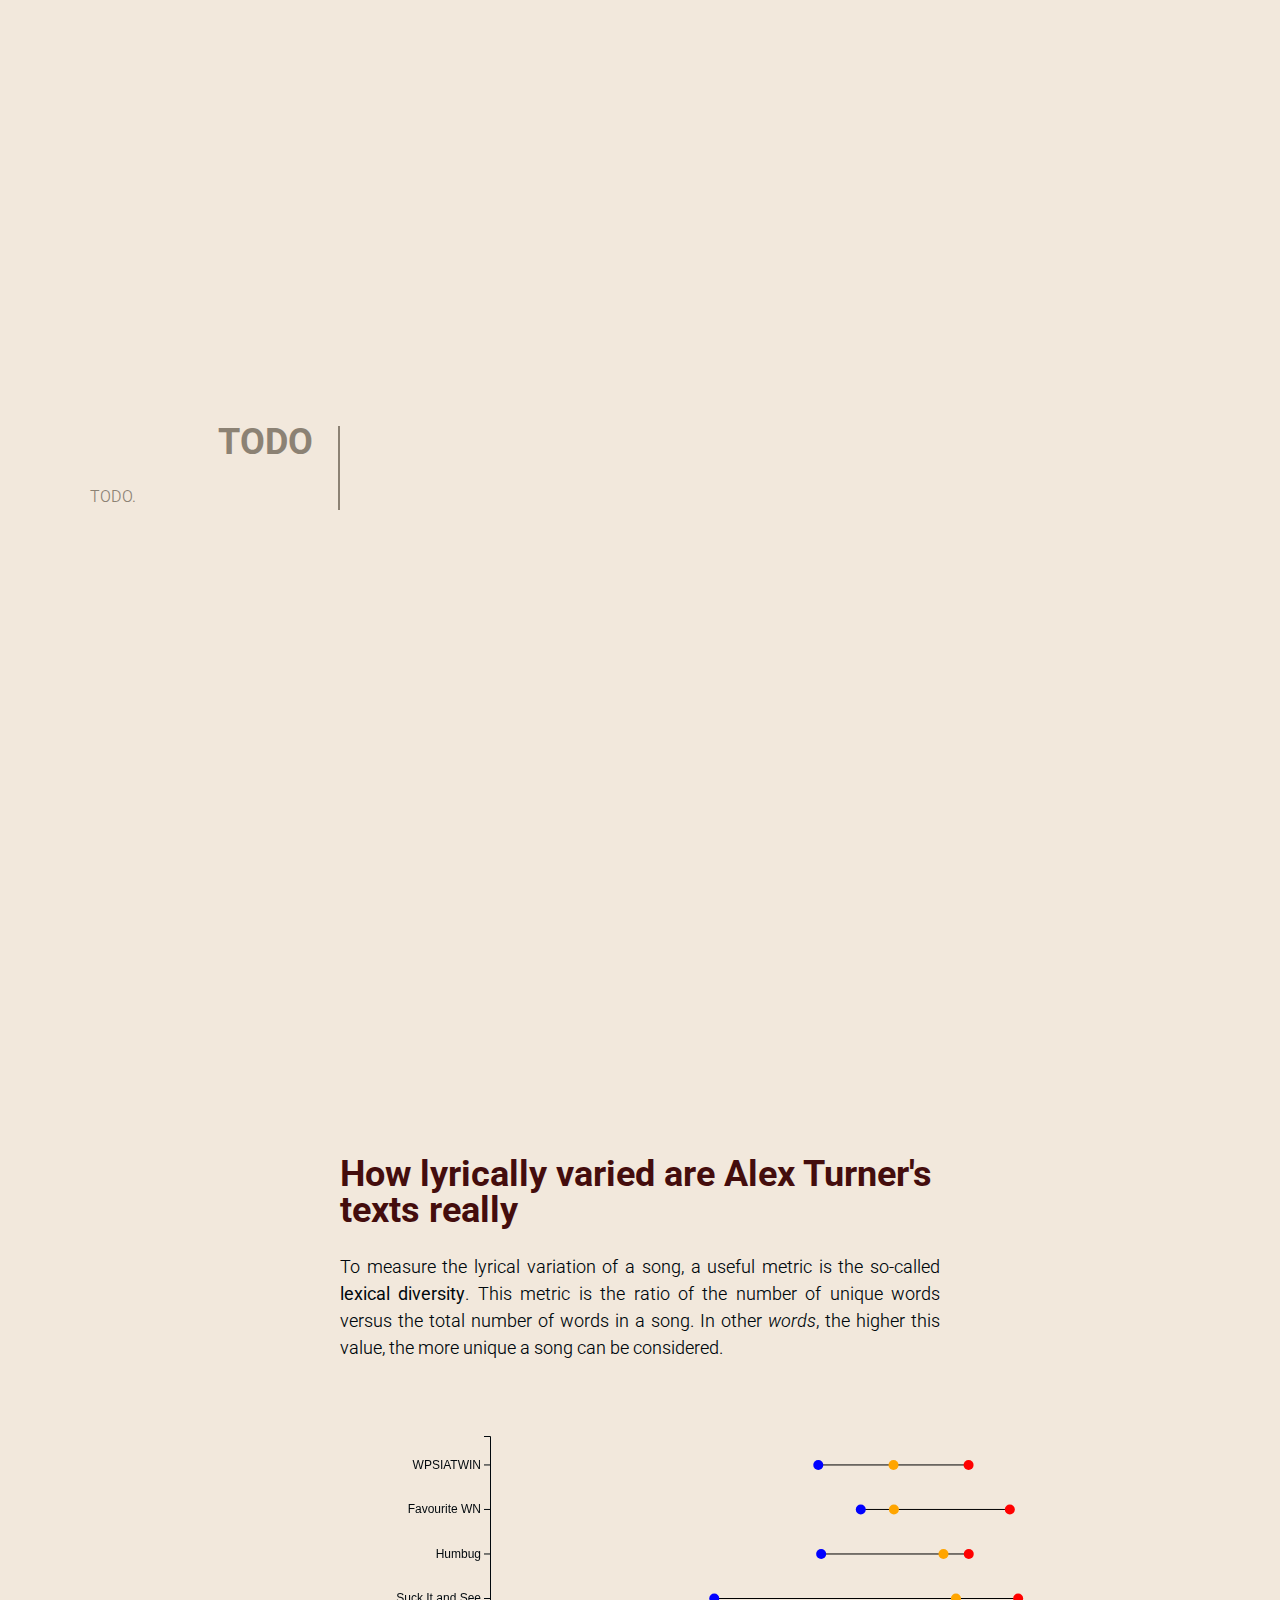
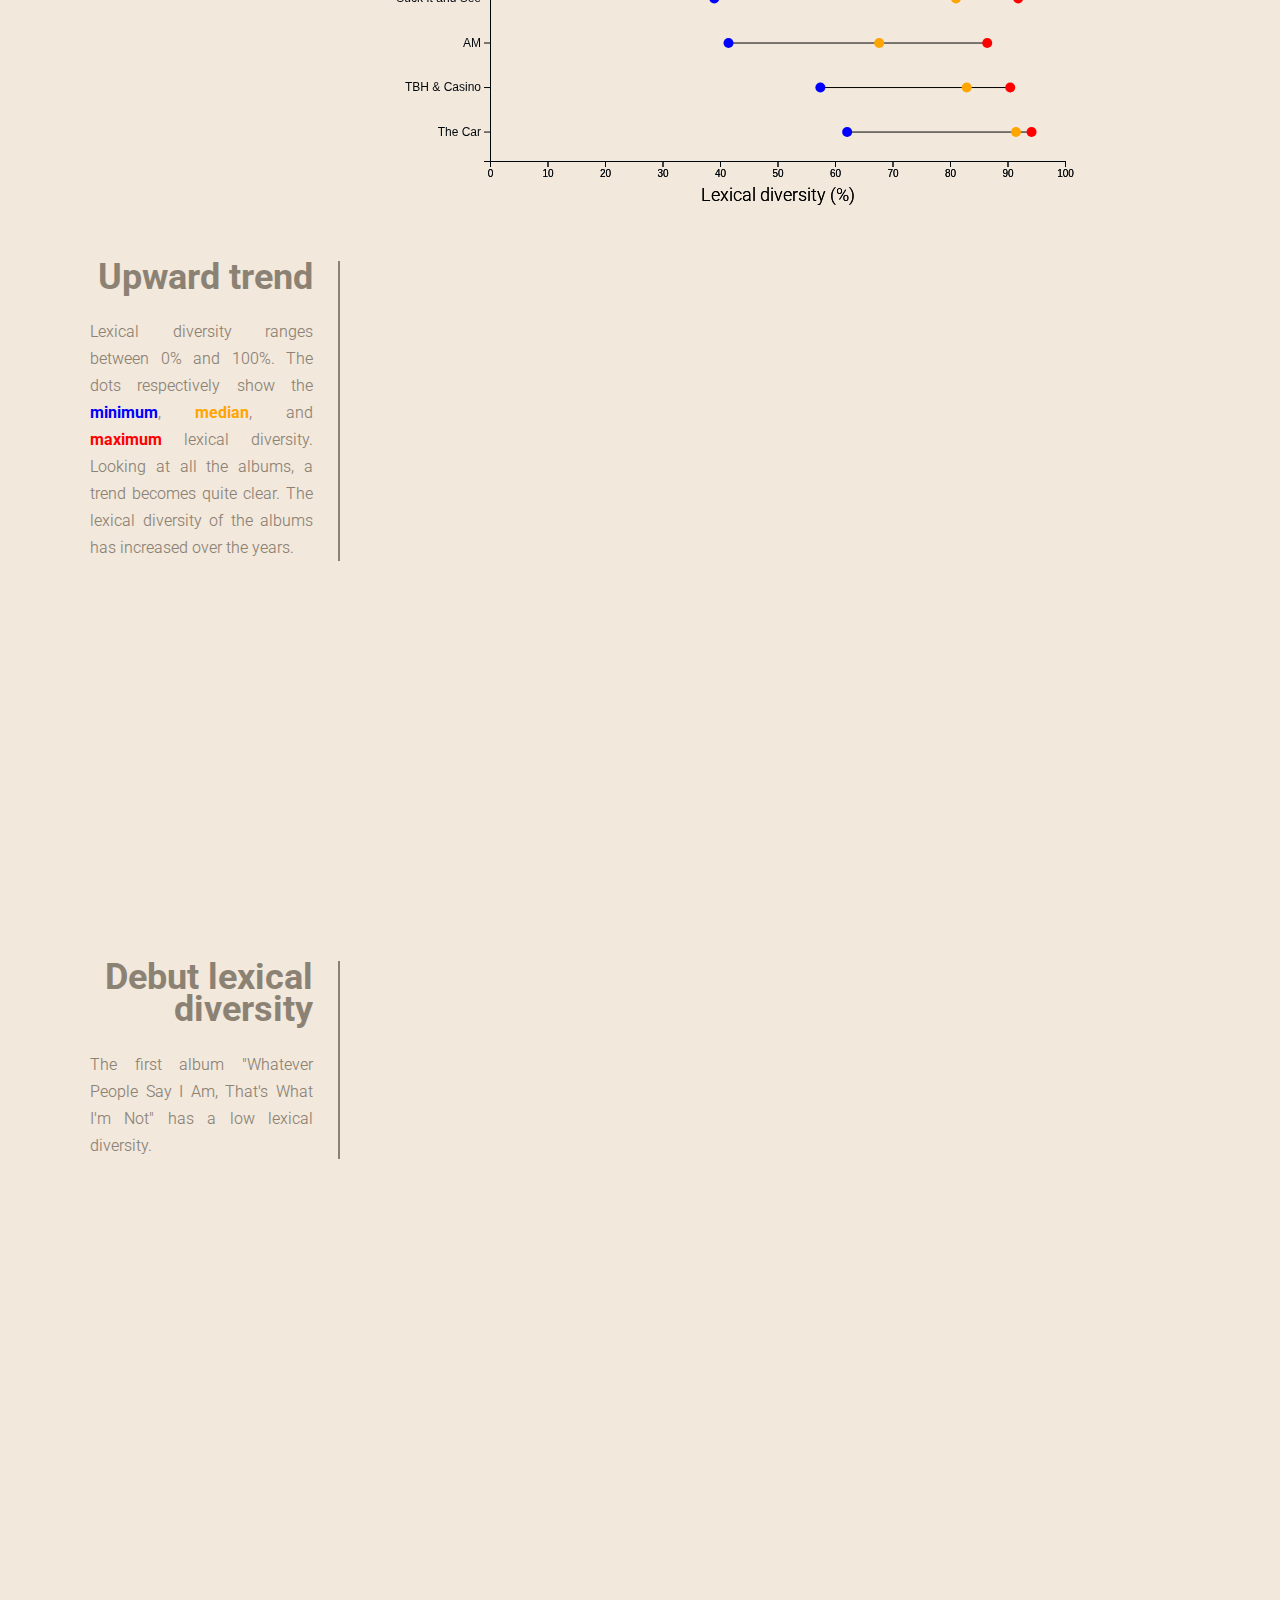
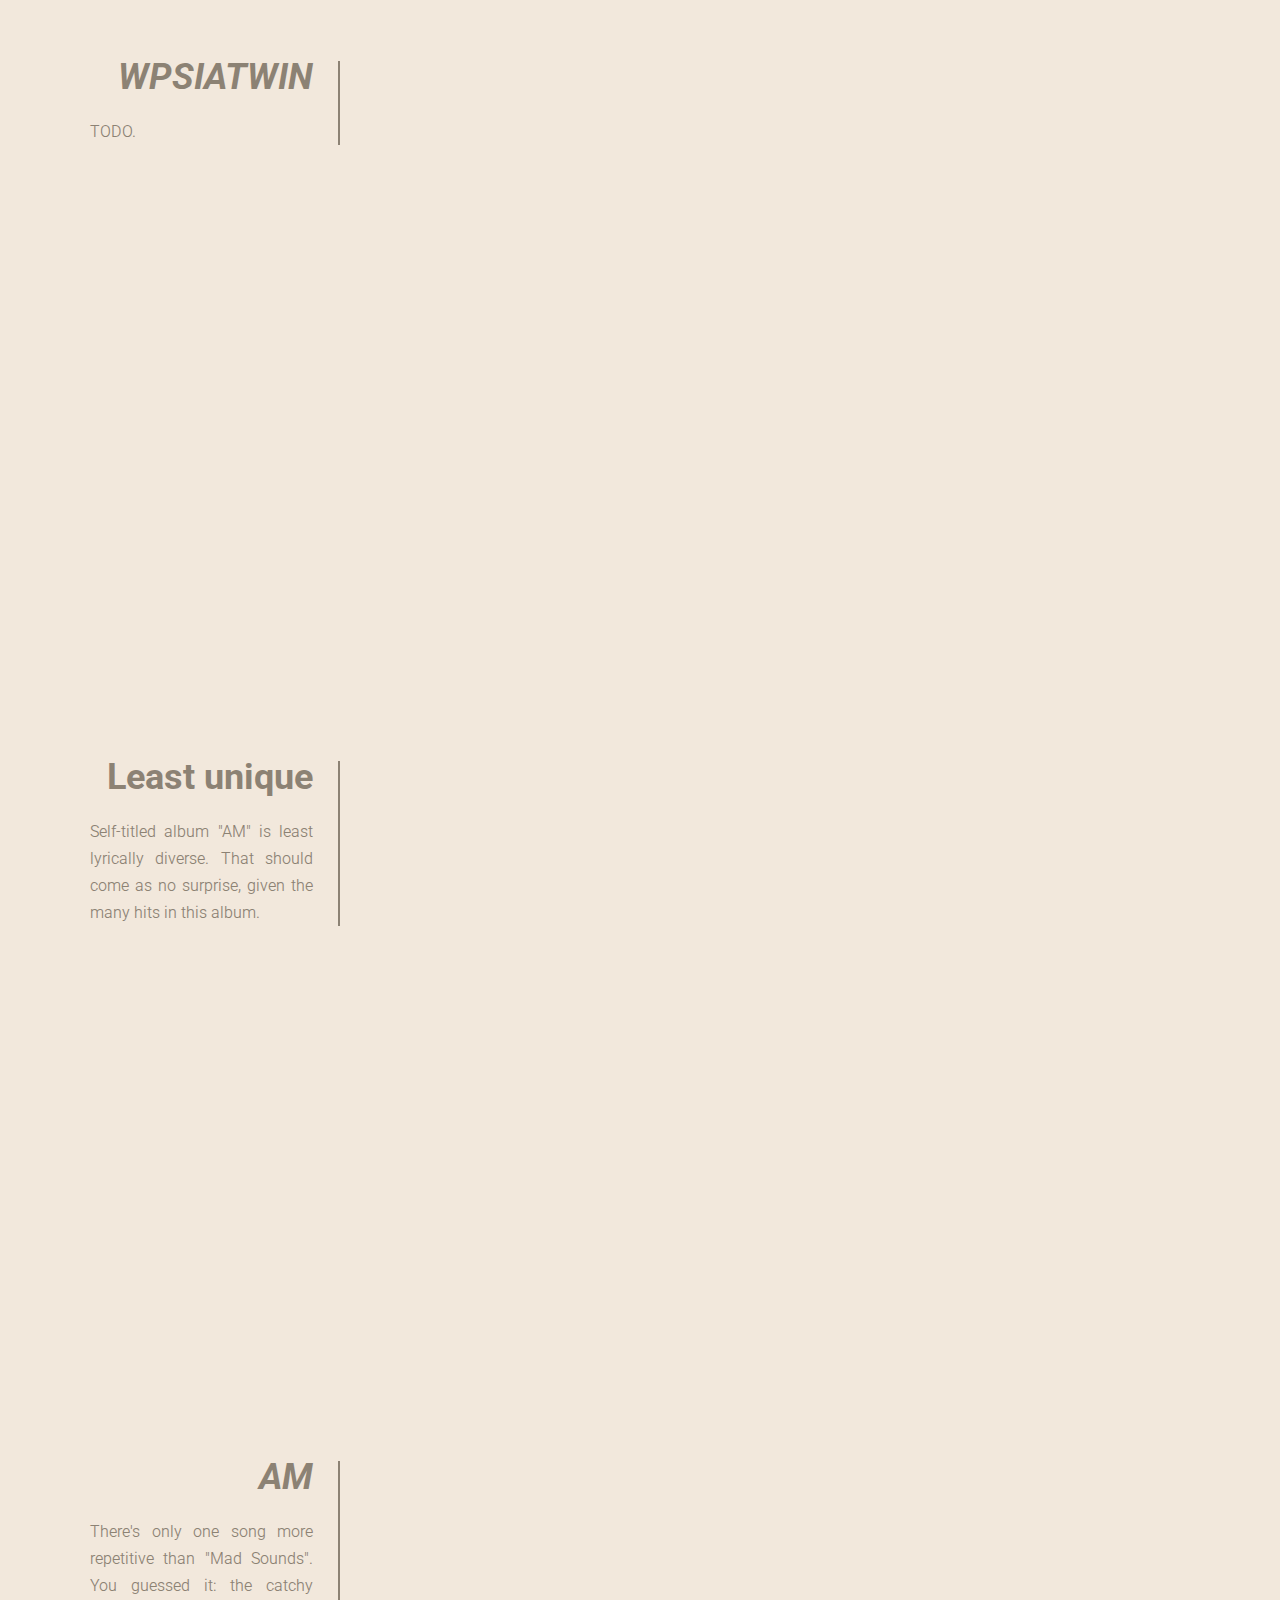
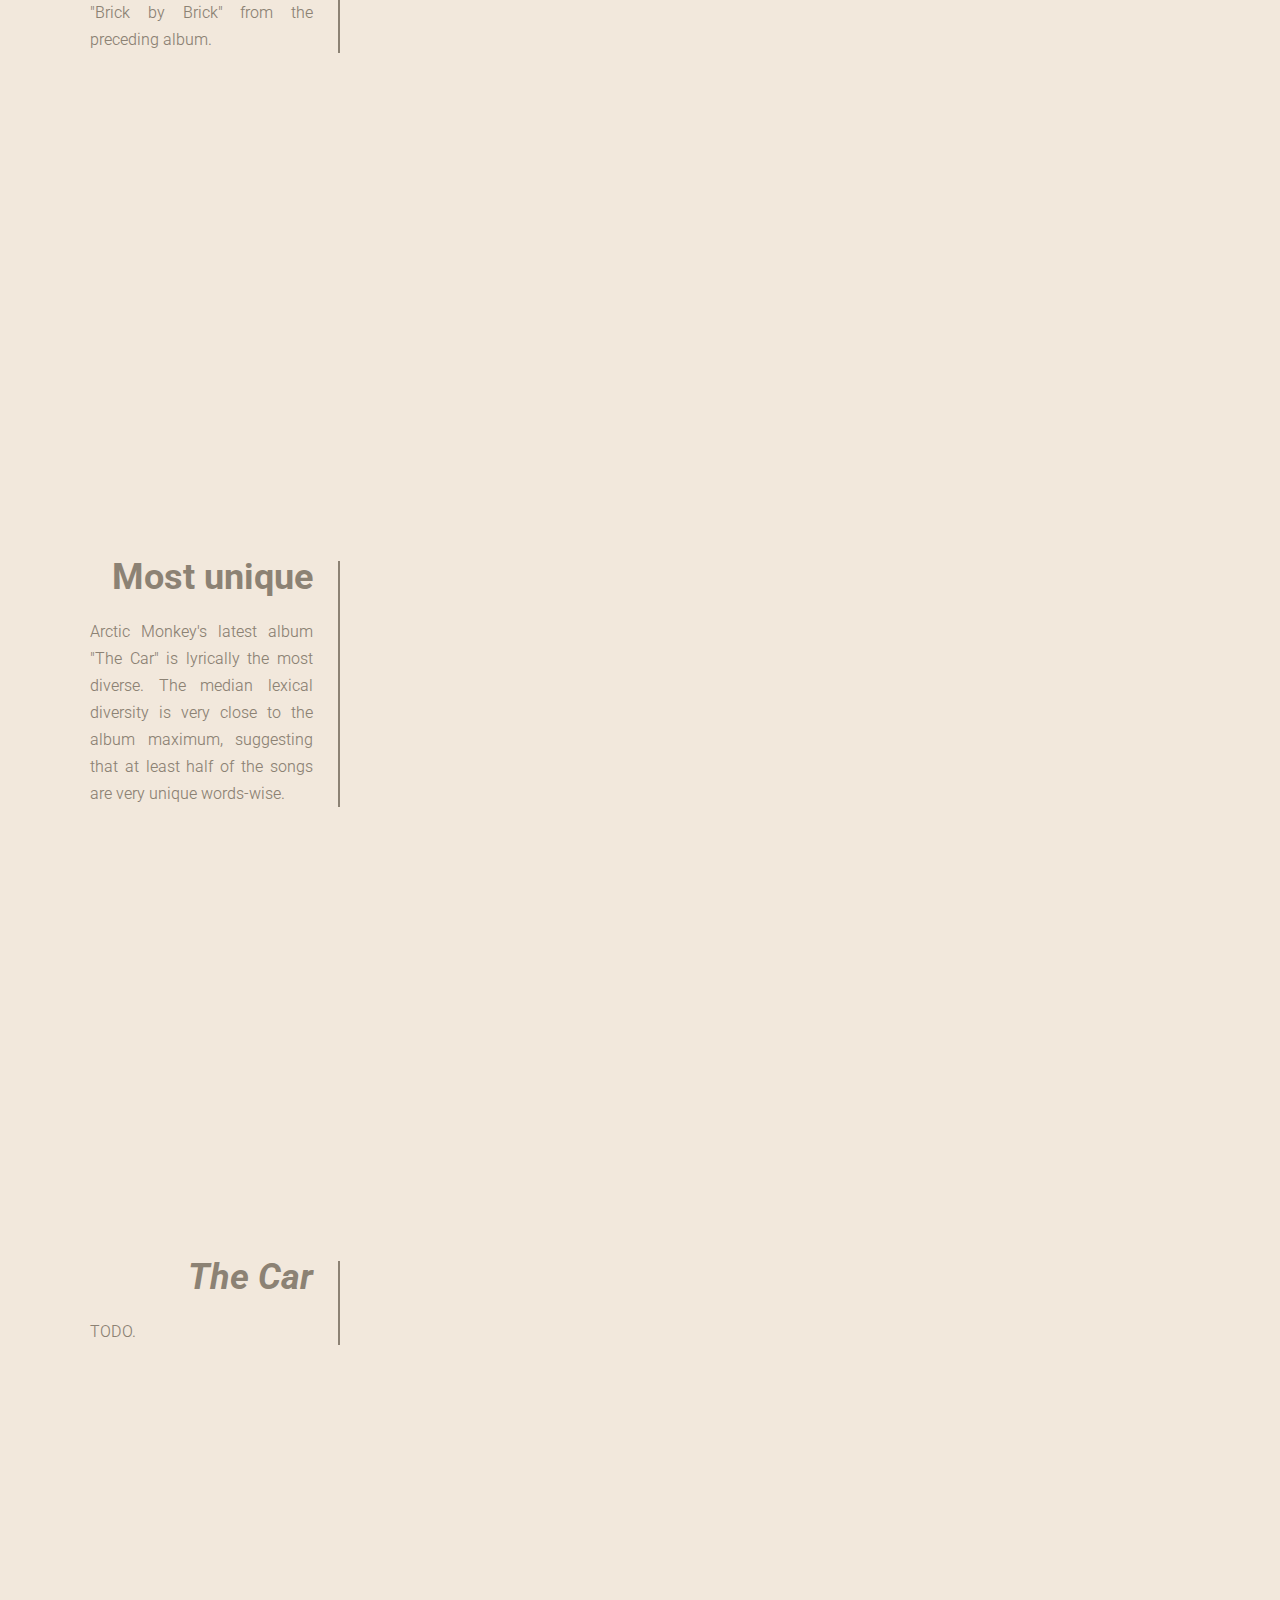
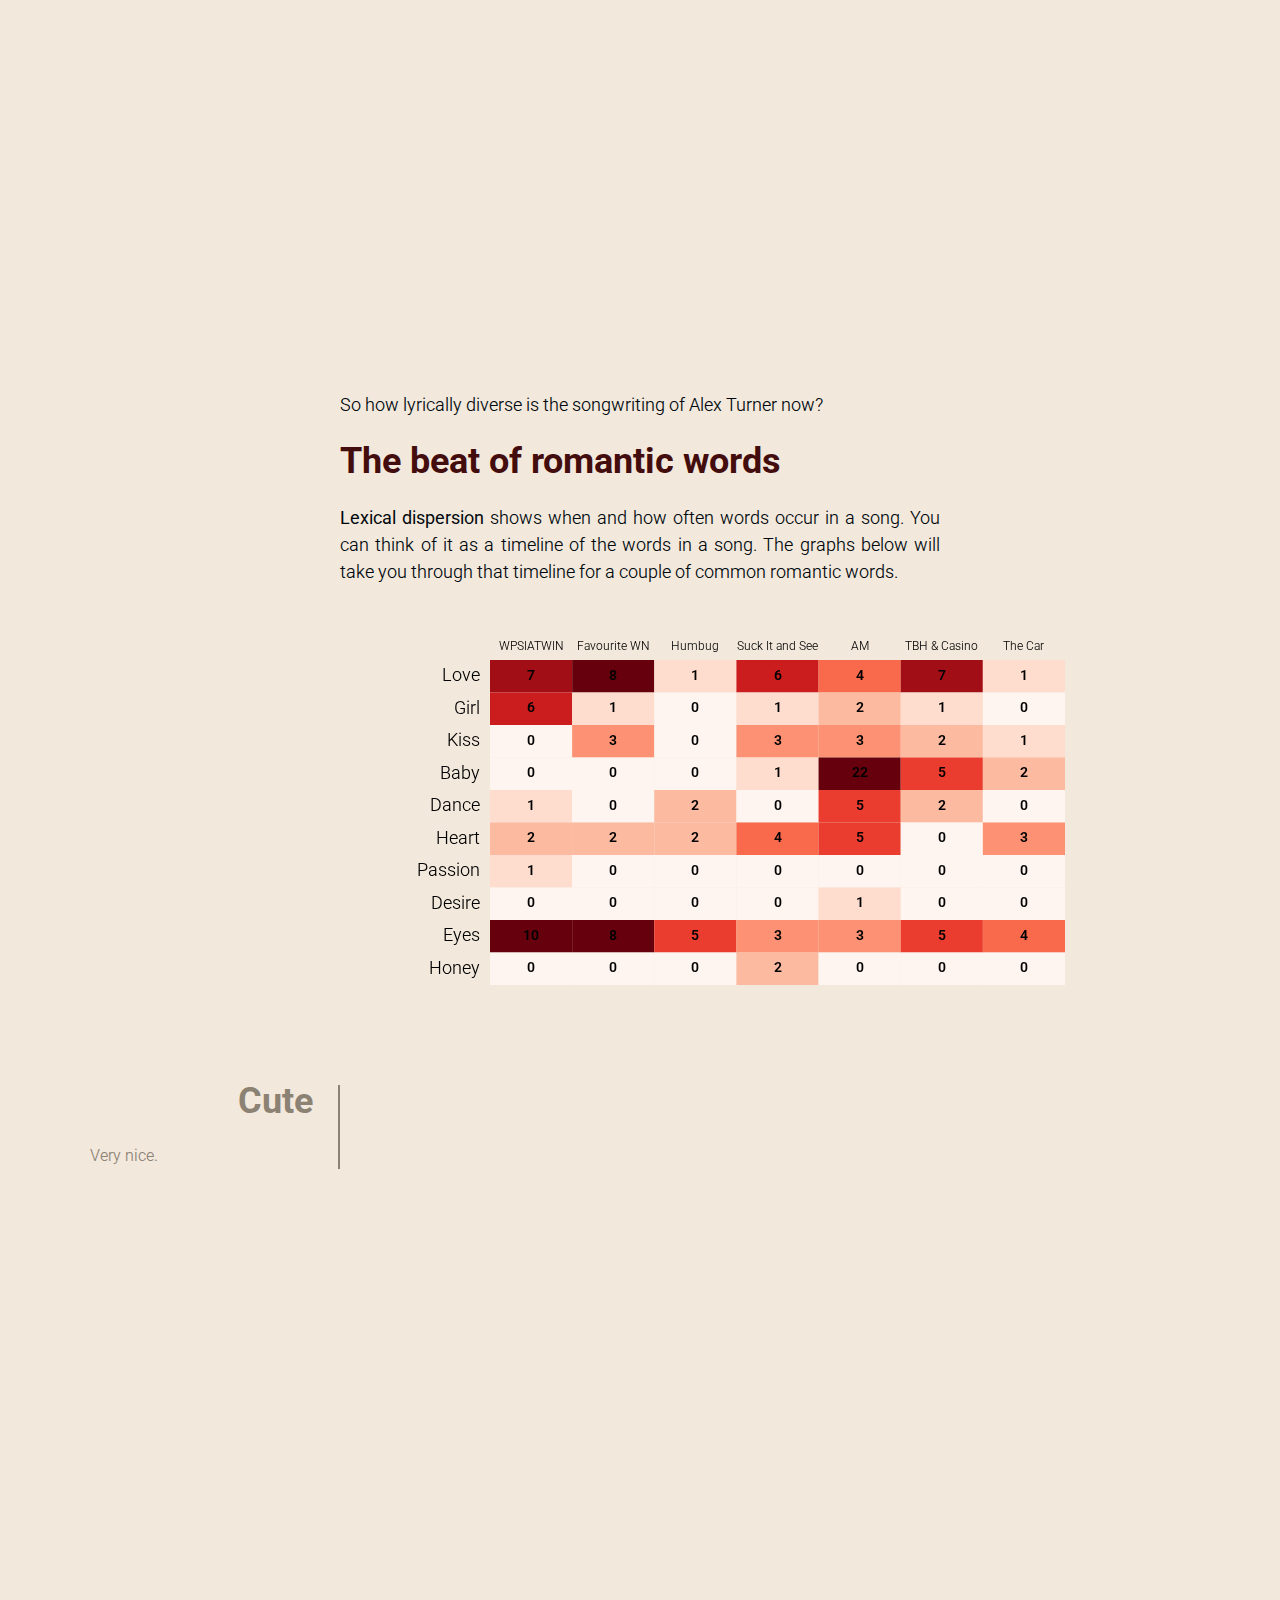
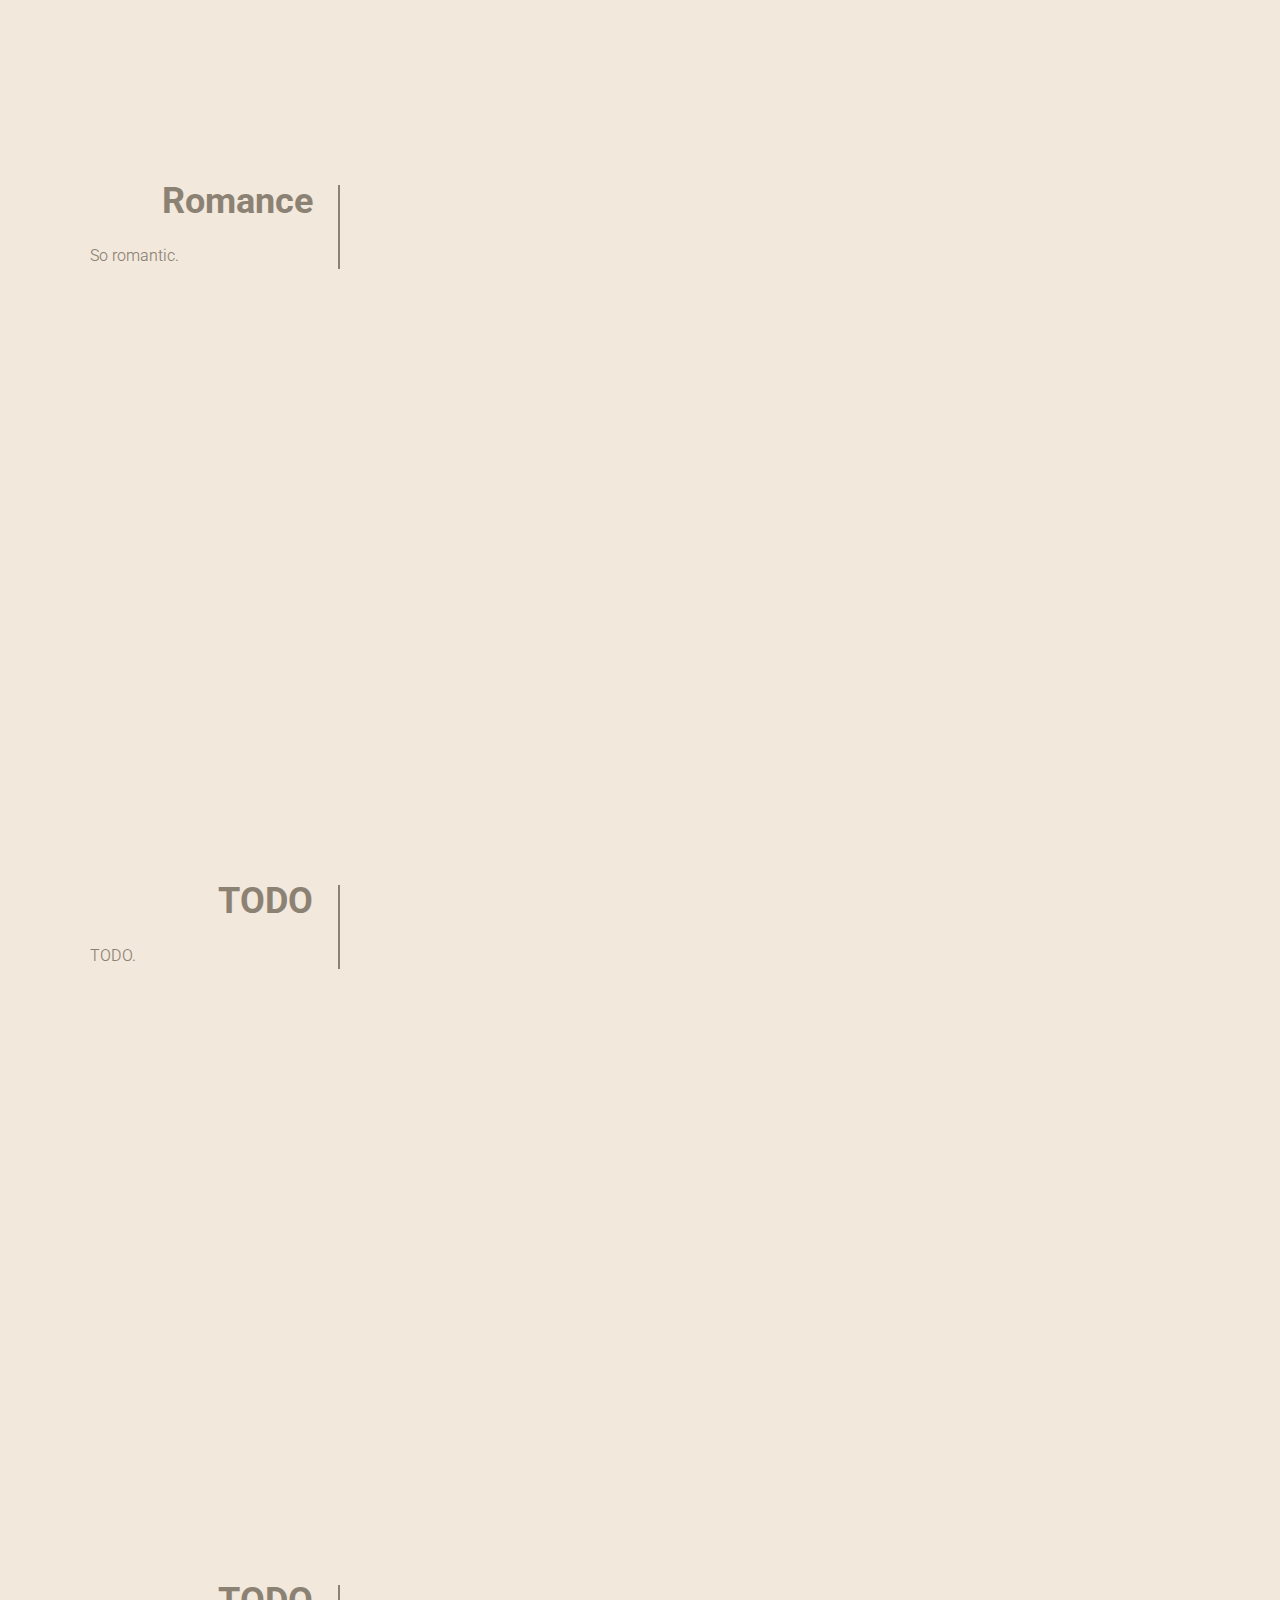
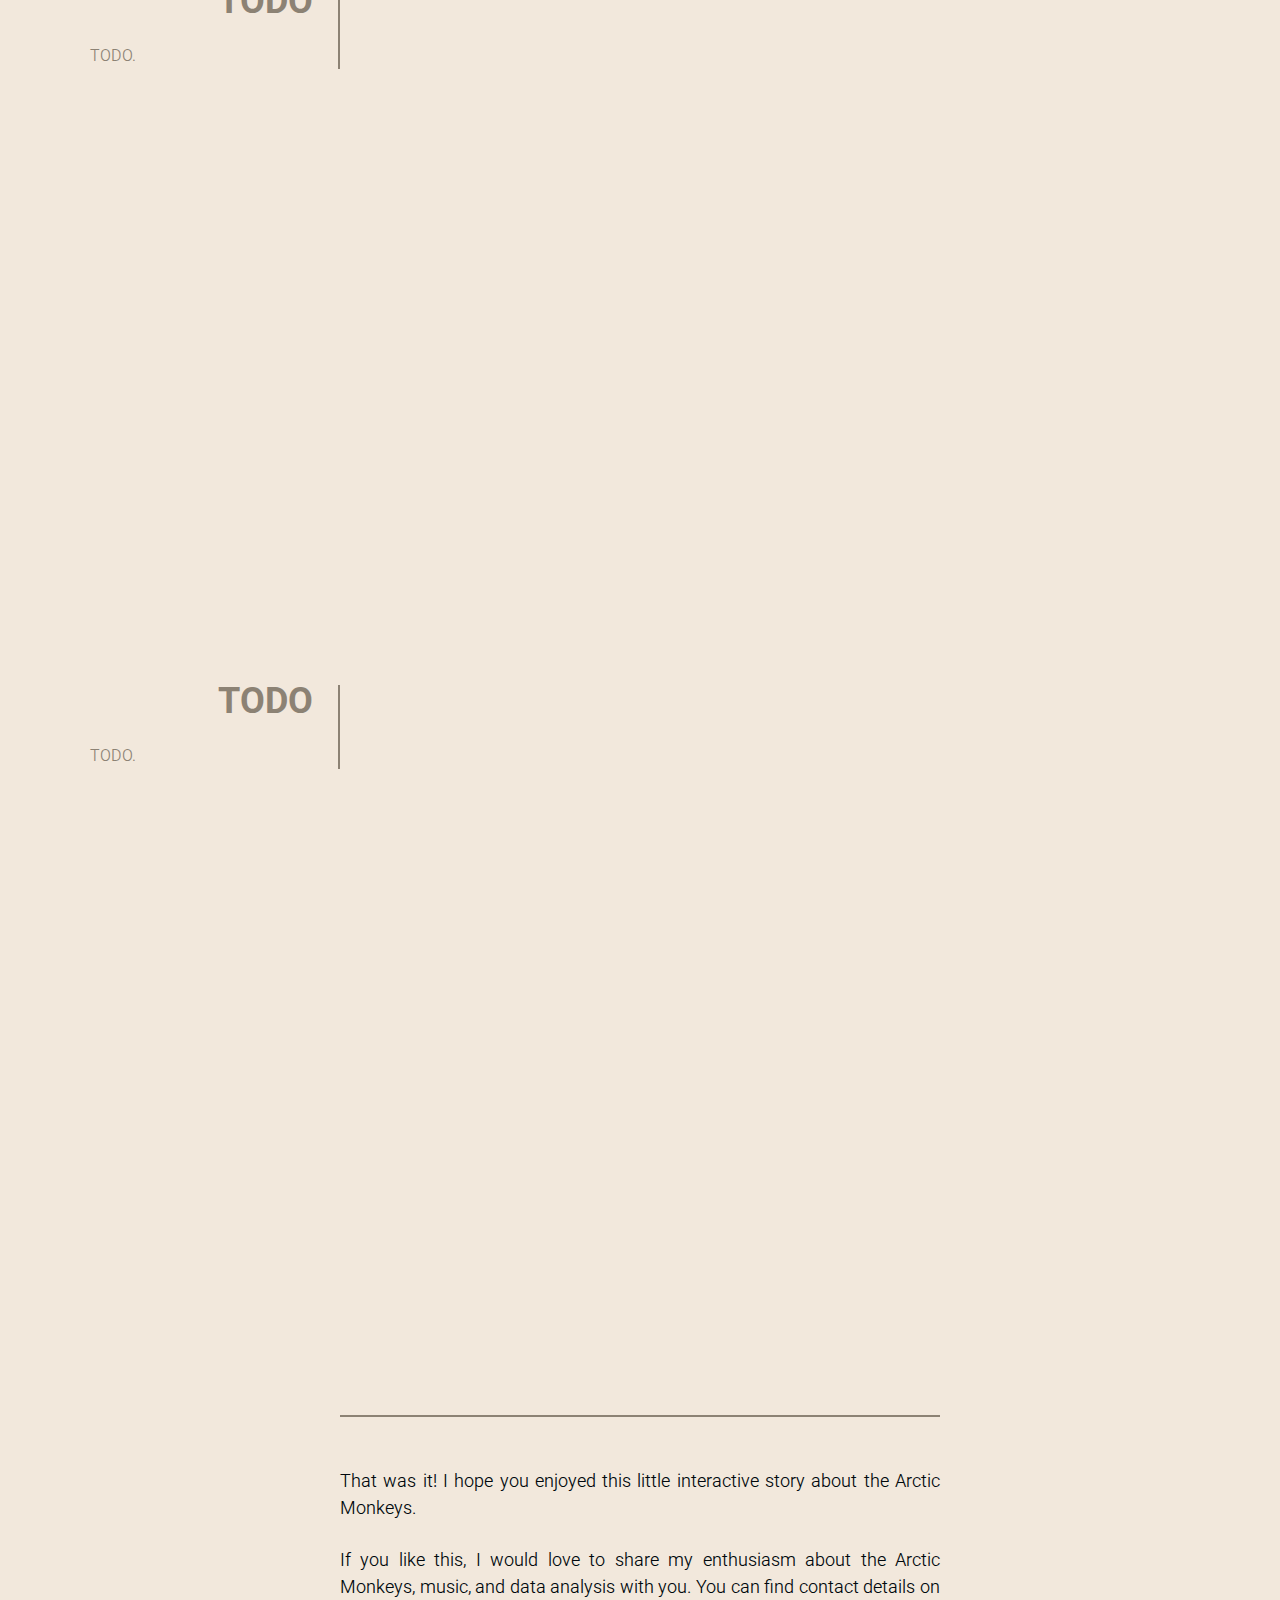
==== commit ae239e5e: "add base d3.js graph importance" ====
--- a/scrolly/index.html
+++ b/scrolly/index.html
@@ -13,9 +13,7 @@
       <script defer src="src/intersection-observer.js"></script>
       <script defer src="src/stickyfill.min.js"></script>
       <script defer src="src/scrollama.min.js"></script>
-  
-      <script defer src="data/aviciiTimData.js"></script>
-  
+    
       <script defer src="data/importanceAlbums.js"></script>
       <script defer src="data/importanceSongs.js"></script>
       <script defer src="data/diversityAlbums.js"></script>
@@ -98,89 +96,44 @@
 
         <article>
             <div class="step" data-step="1">
-                <h2>The Album</h2>
-                <p>
-                    The story starts with a music album.
-                    In this case, it's Avicii's posthumous album TIM. 
-                    Each dot represents a song. 
-                    Hover over a dot to check the song titles.
+                <h2>TODO</h2>
+                <p>
+                    TODO.
                 </p>
             </div>
             
             <div class="step" data-step="2">
-                <h2>Sentiment</h2>
-                <p>
-                    Using sentiment analysis,
-                    I turn the lyrics of a song into a data point with a sentiment score.
-                    The values range from -1.0 to +1.0 and give each song a
-                    <span class="label red">negative value</span>, 
-                    <span class="label">neutral value</span>, or 
-                    <span class="label green">positive value</span>.
-                </p>
-            </div>
-            
-            <div class="step" data-step="2">
-                <h2>Magnitude</h2>
-                <p>
-                    Besides a sentiment score, the analysis returns a magnitude value.
-                    This tells something about the way the sentiment is expressed in a song.
-                    Is it weak or strong?
-                    The magnitude defines the size of a dot.
+                <h2>TODO</h2>
+                <p>
+                    TODO.
                 </p>
             </div>
             
             <div class="step" data-step="3">
-                <h2>Position x by sentiment</h2>
-                <p>
-                    Now that each song has two data values,
-                    I use those to reposition the songs.
-                    First, I change the horizontal position (x-axis) based on the sentiment score.
-                    But as you can see, some songs overlap...
+                <h2>TODO</h2>
+                <p>
+                    TODO.
                 </p>
             </div>
             
             <div class="step" data-step="4">
-                <h2>Position y by magnitude</h2>
-                <p>
-                    In the same way I use the sentiment score for the horizontal position of the songs,
-                    I use the magnitude value for the vertical position (y-axis).
+                <h2>TODO</h2>
+                <p>
+                    TODO.
                 </p>
             </div>
             
             <div class="step" data-step="5">
-                <h2>Simplify dots</h2>
-                <p>
-                    Now that I have updated the positions of the songs,
-                    I simplify the visualisation for the next phase of the story.
+                <h2>TODO</h2>
+                <p>
+                    TODO.
                 </p>
             </div>
             
             <div class="step" data-step="6">
-                <h2>Draw a path </h2>
-                <p>
-                    Next up, I draw a path from dot to dot, starting at song 1, moving to song 2, 
-                    and continuing like this all the way up to the last song.
-                    But the result is a bit edgy...
-                </p>
-            </div>
-            
-            <div class="step" data-step="7">
-                <h2>Draw a curved path</h2>
-                <p>
-                    Luckily, there's an alternative.
-                    Bezier curves are paths that don't go straight, but curve from data point to data point.
-                    And combining this type of path with the data, I get a pretty interesting result...
-                </p>
-            </div>
-            
-            <div class="step" data-step="8">
-                <h2>The result</h2>
-                <p>
-                    When I clean up the final visualisation, I get a nice view of the generated shape.
-                    Keep in mind that this is all generated using code.
-                    But it doesn't look like that.
-                    It looks like it's a hand-drawn signature. 
-                    Pretty cool right?
+                <h2>TODO</h2>
+                <p>
+                    TODO.
                 </p>
             </div>
         </article>
@@ -240,7 +193,7 @@
             <div class="step" data-step="5">
                 <h2><i>AM</i></h2>
                 <p>
-                    There's only one song more repetitive than "Mad Sounds". You guessed it: "Brick by Brick" from the preceding album.
+                    There's only one song more repetitive than "Mad Sounds". You guessed it: the catchy "Brick by Brick" from the preceding album.
                 </p>
             </div>
 
--- a/scrolly/style.css
+++ b/scrolly/style.css
@@ -87,11 +87,7 @@
     float: right;
 }
 
-#viz-importance {
-    background-color: #0c8379;
-}
-
-#viz-diversity, #viz-dispersion {
+#viz-importance, #viz-diversity, #viz-dispersion {
     opacity: 1;
 }
 
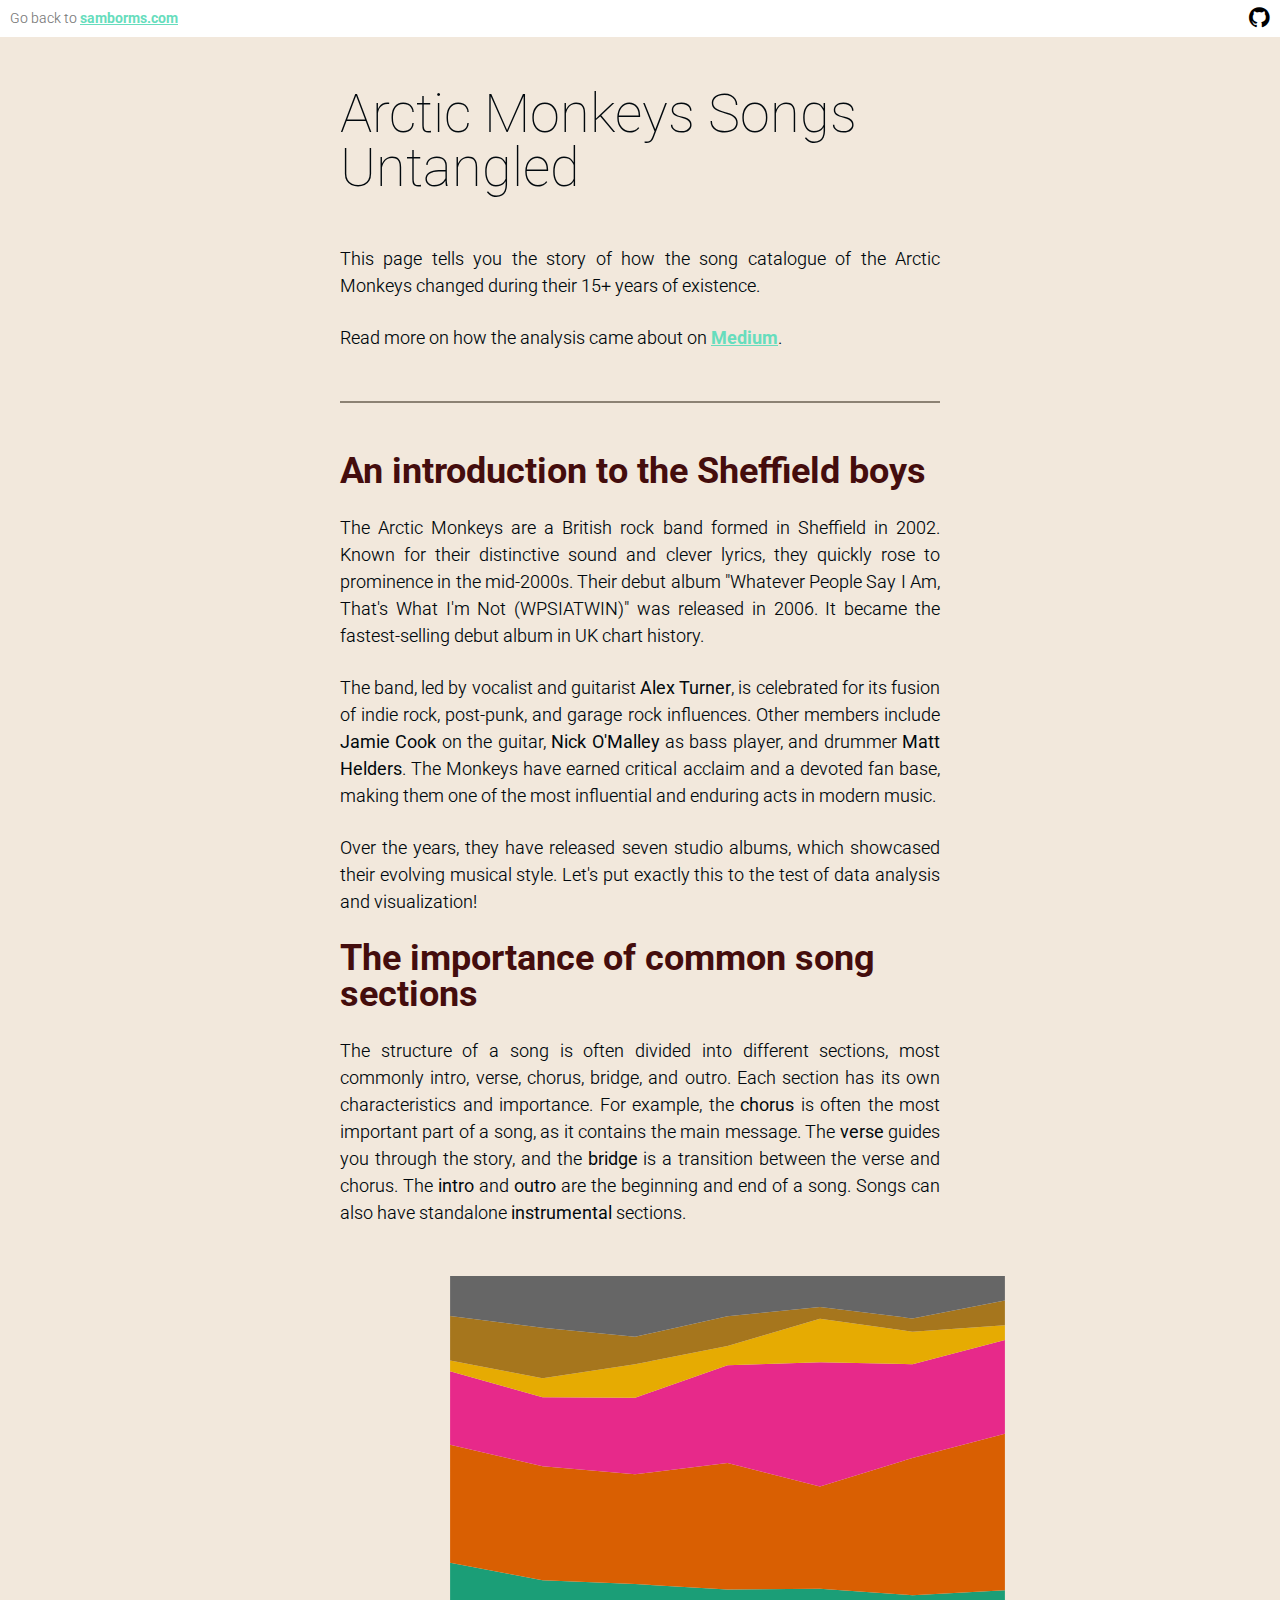
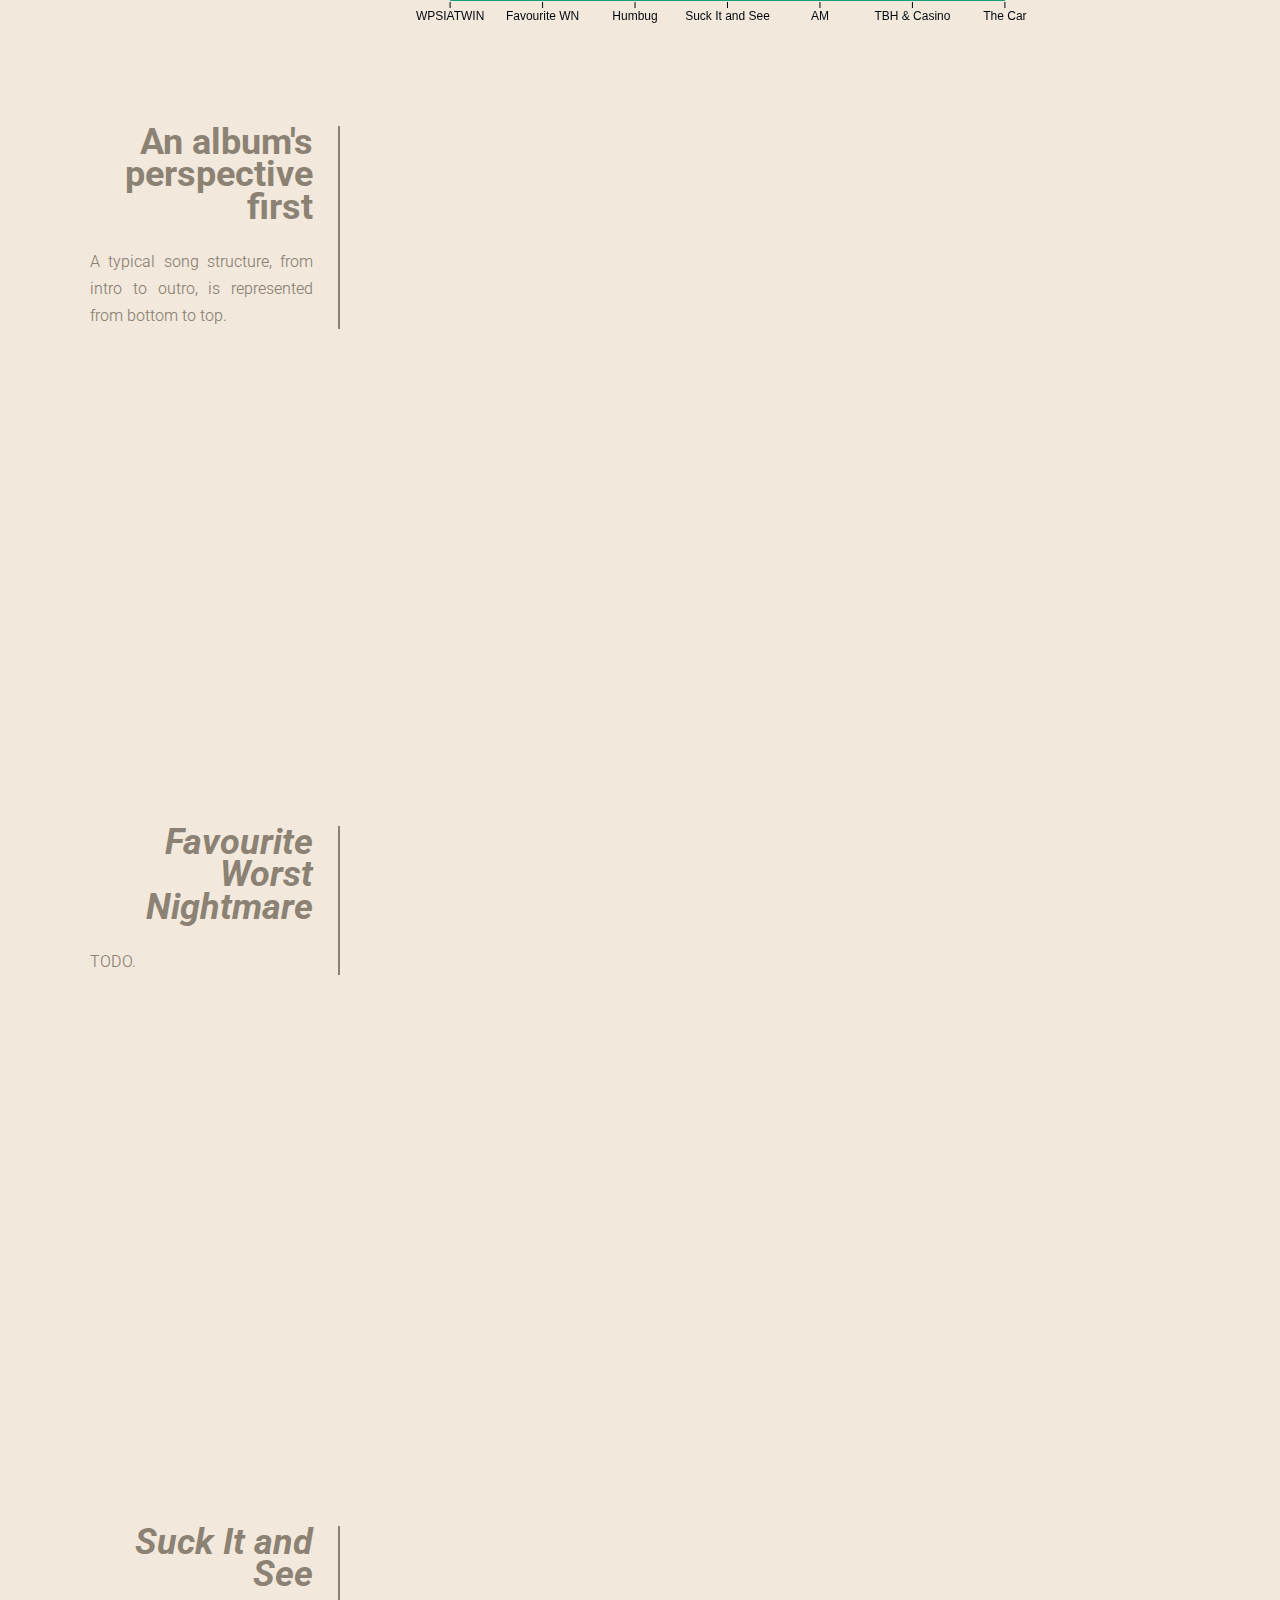
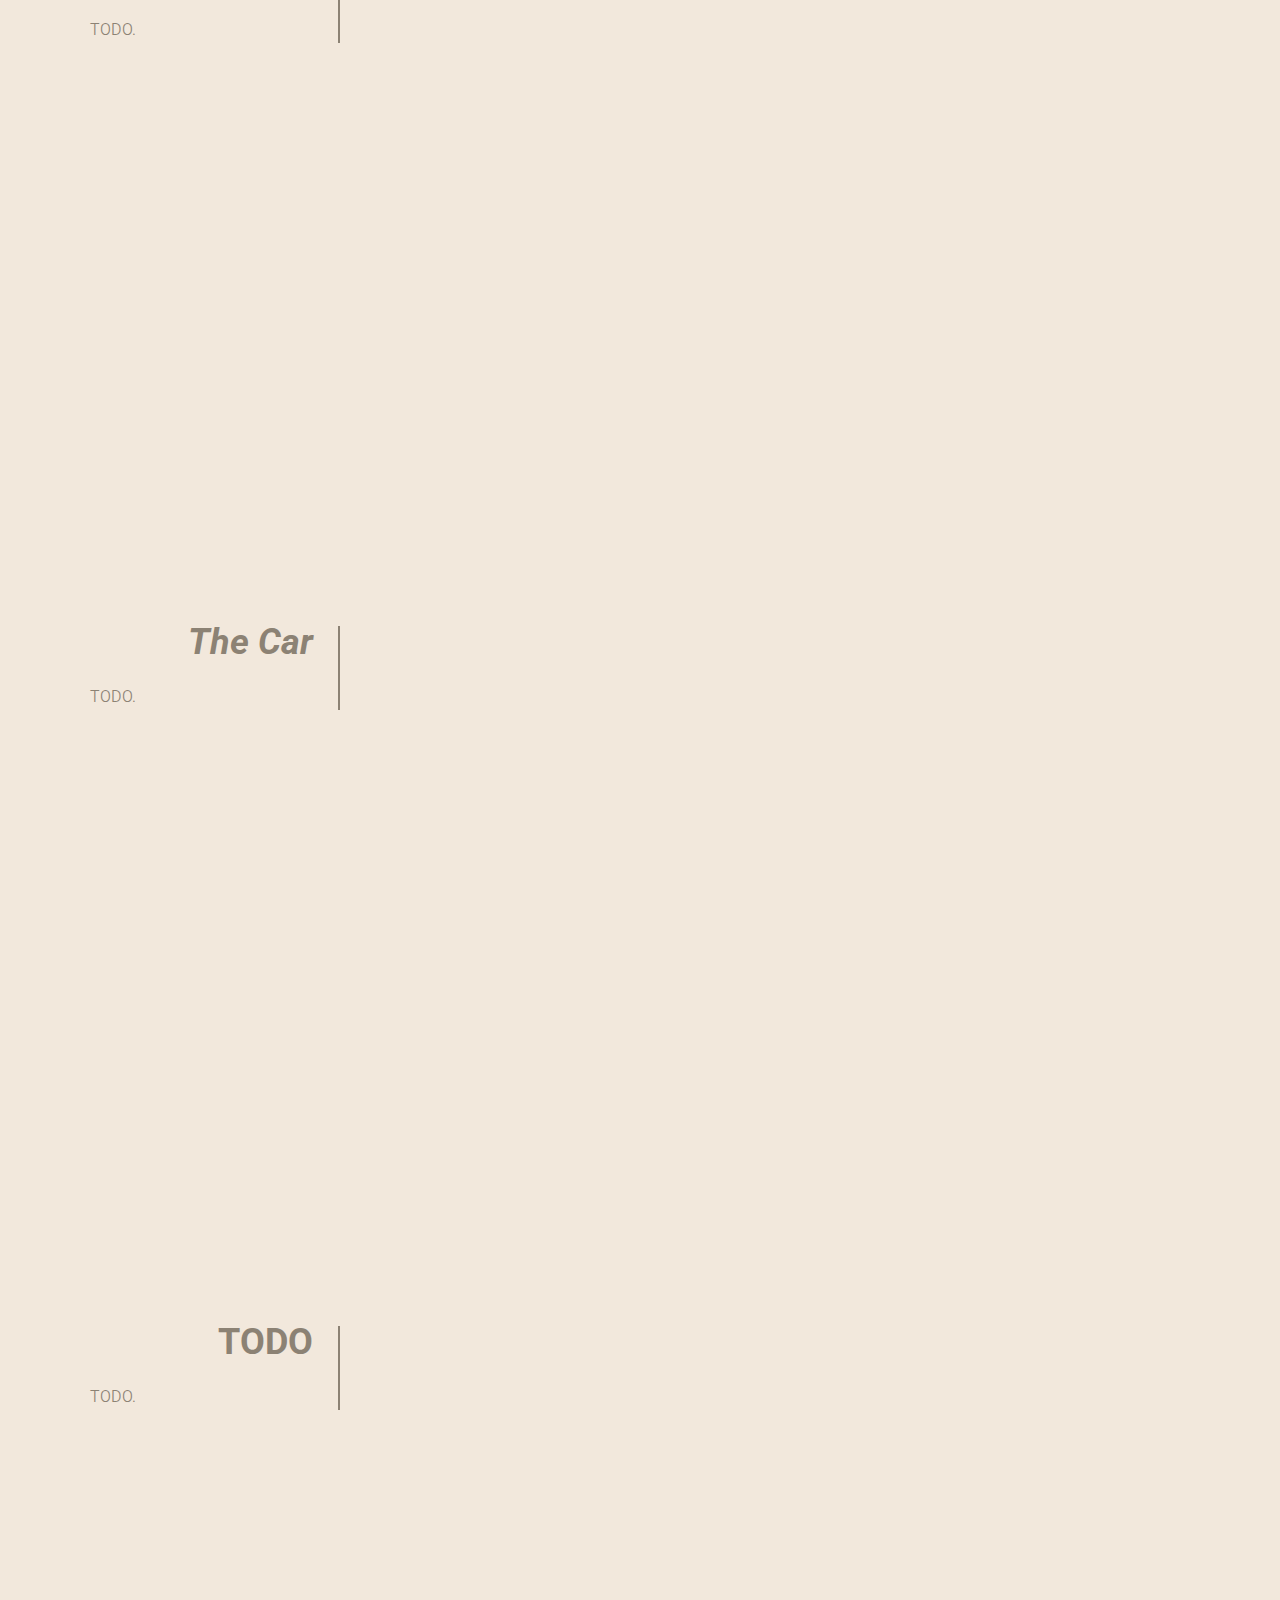
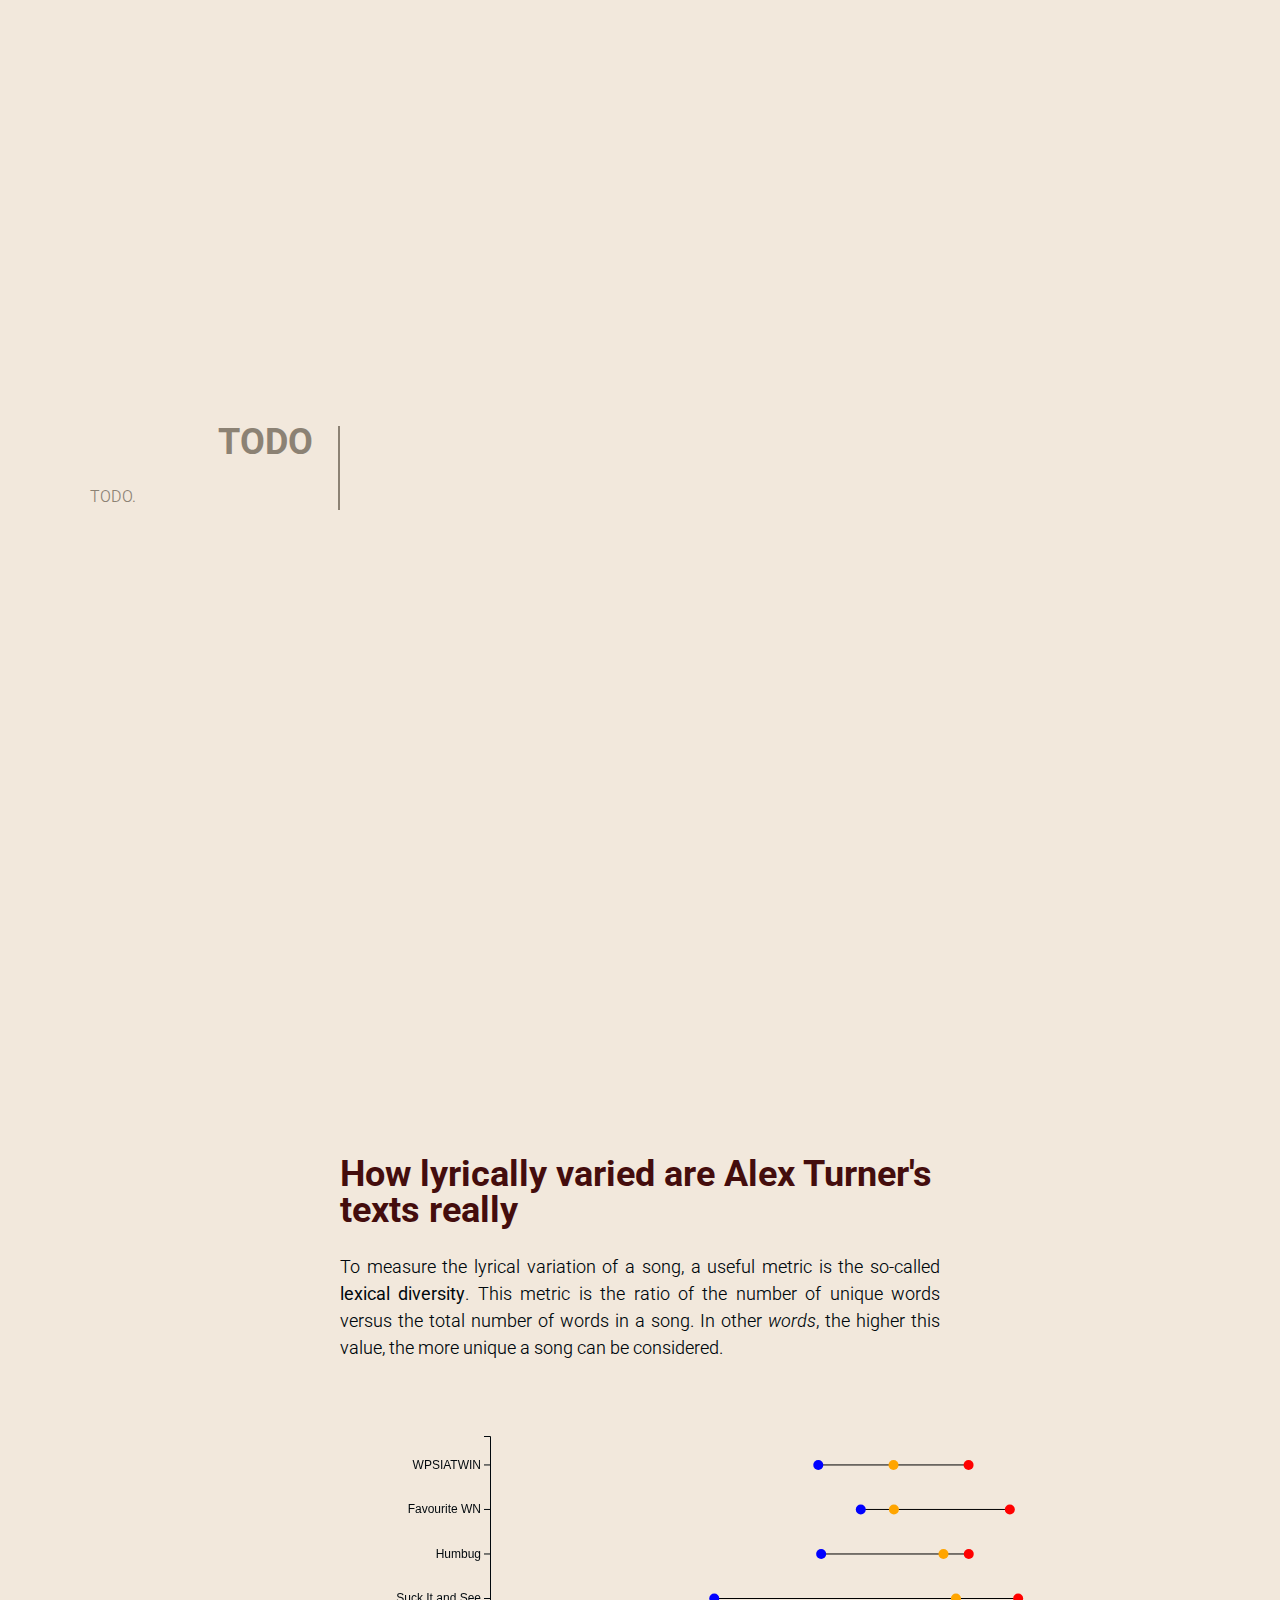
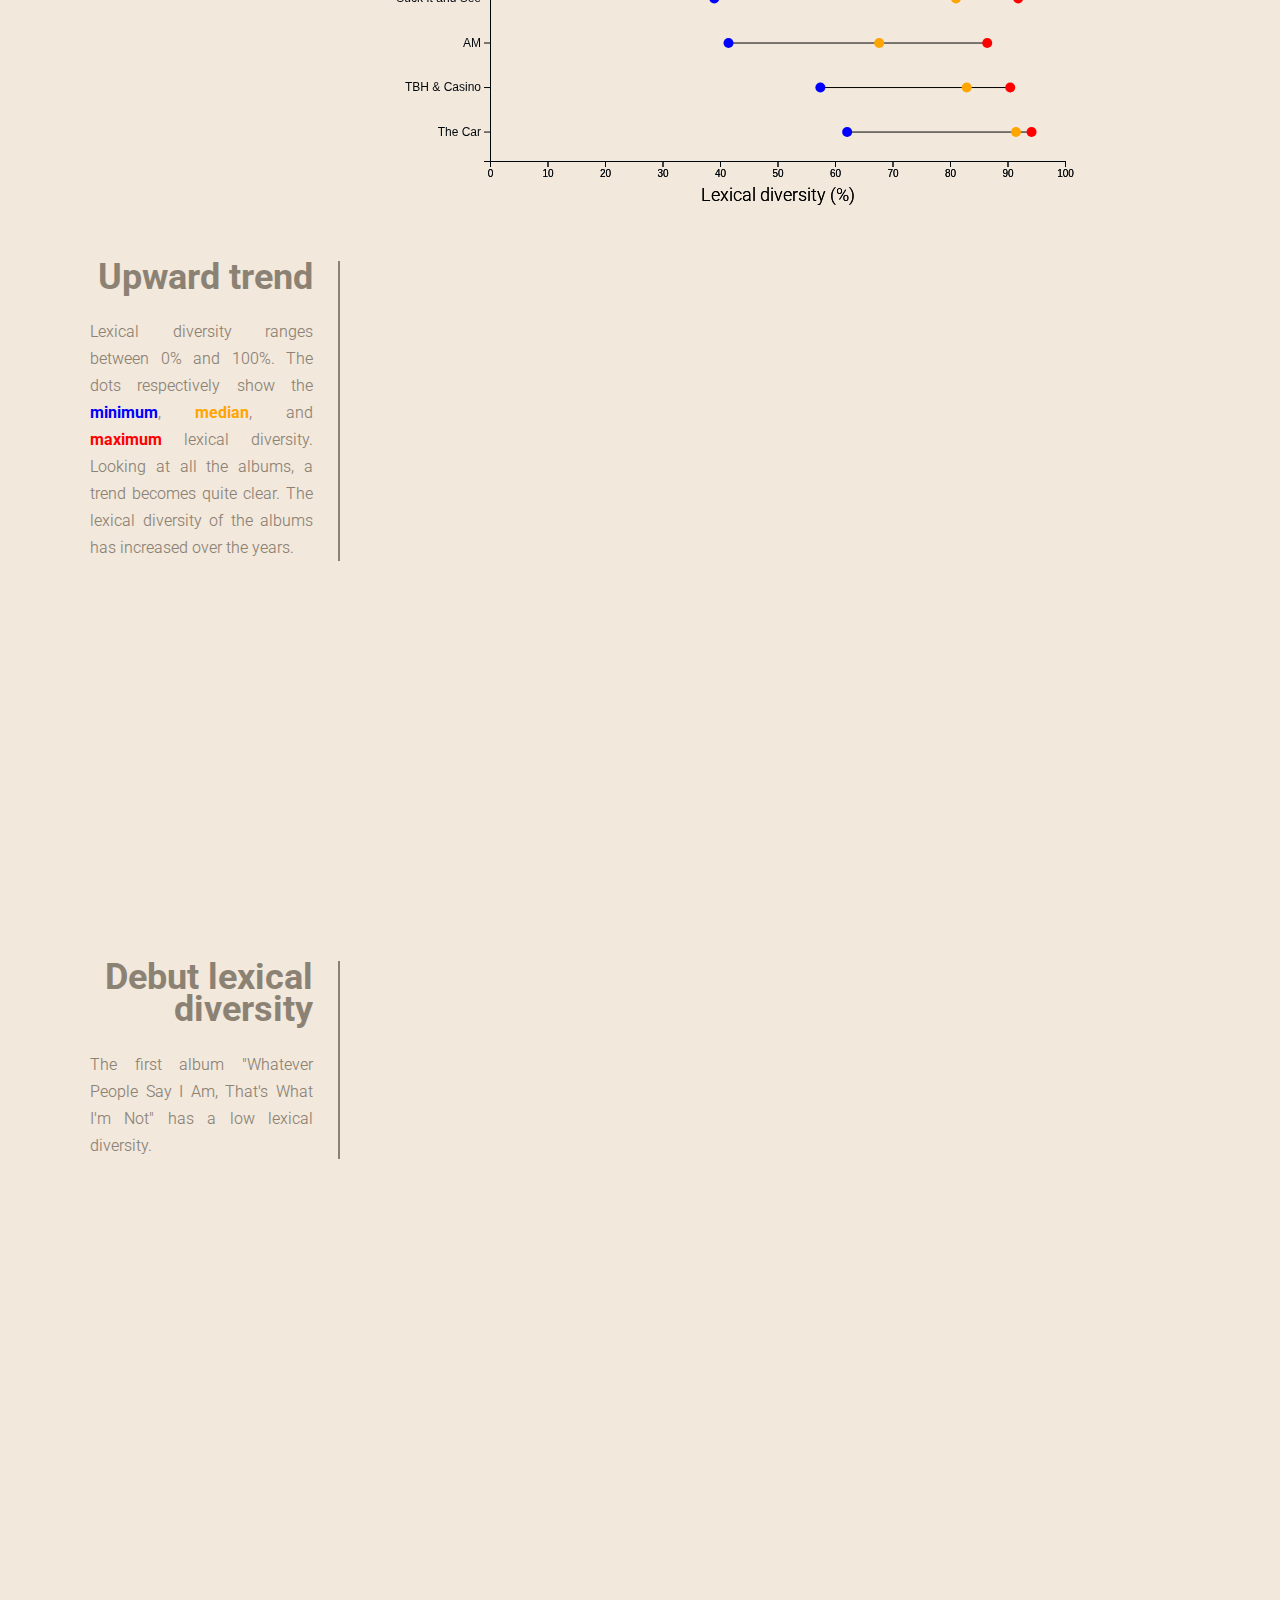
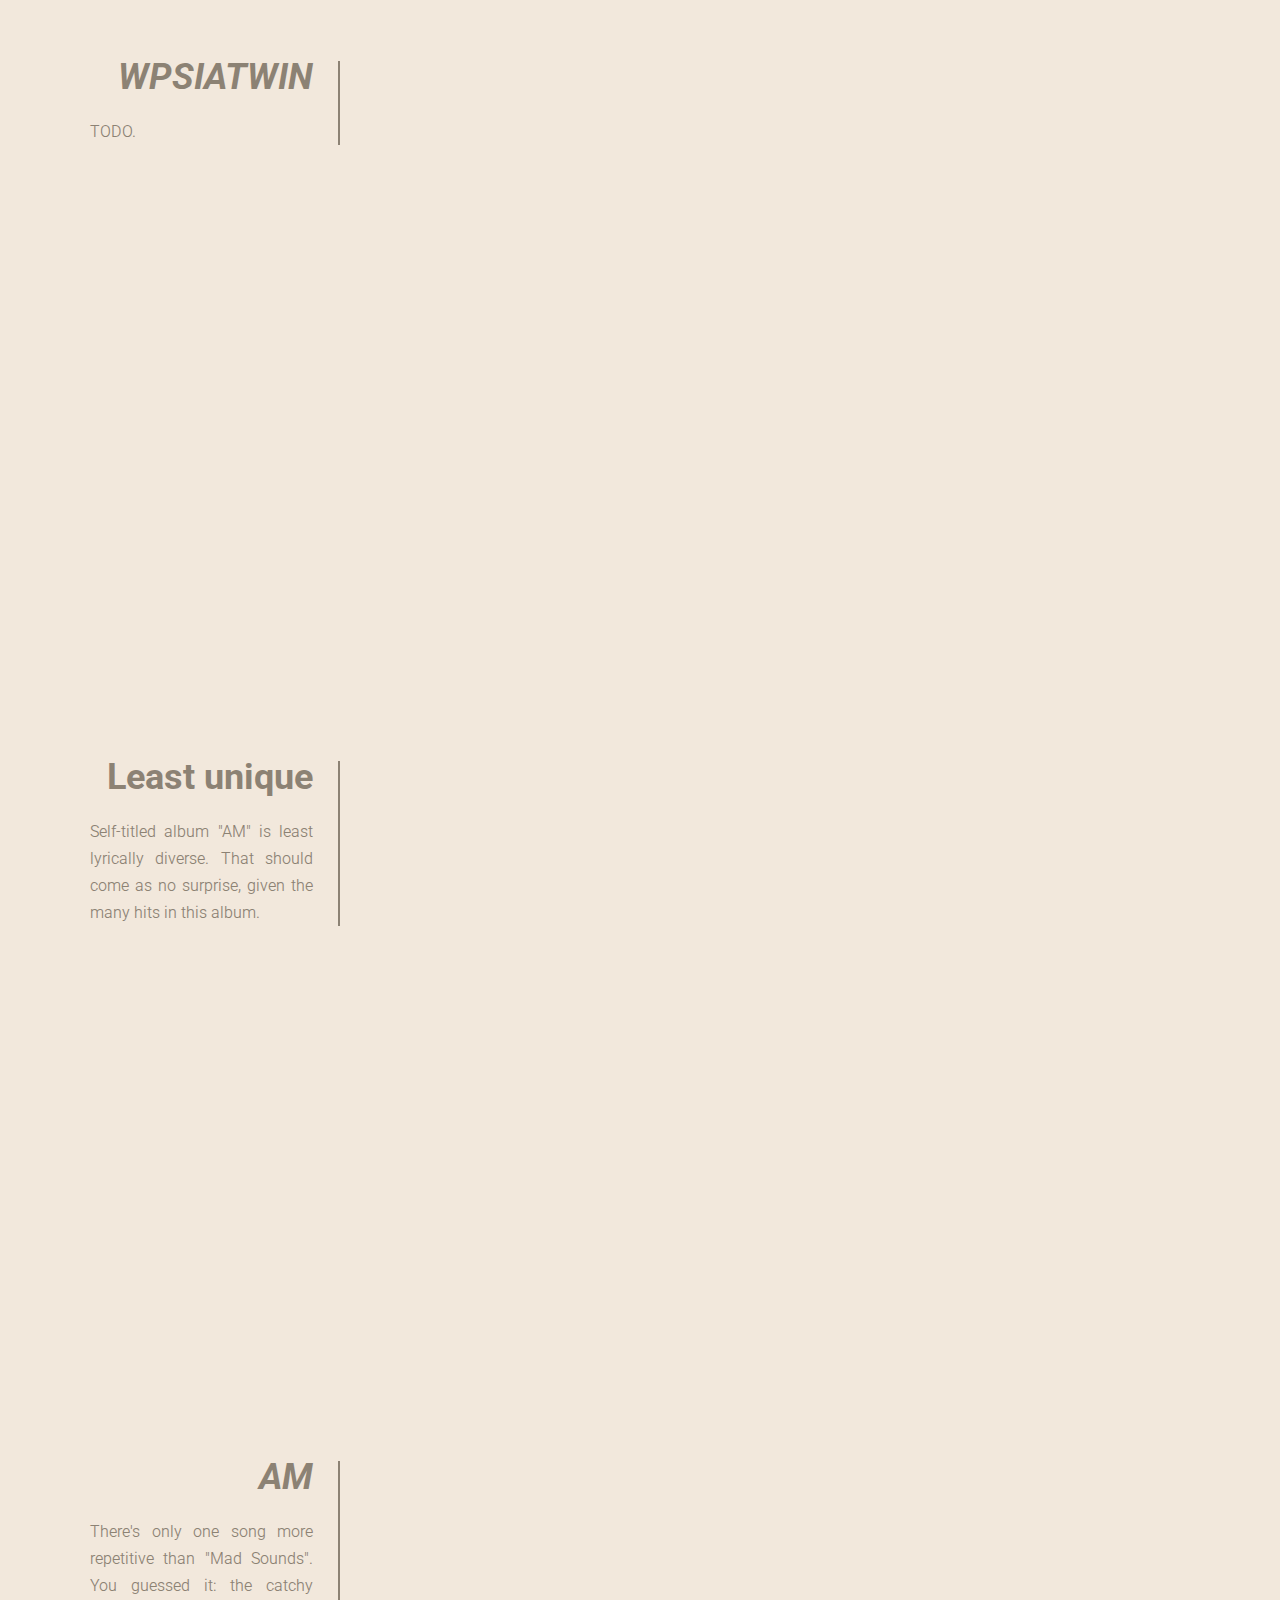
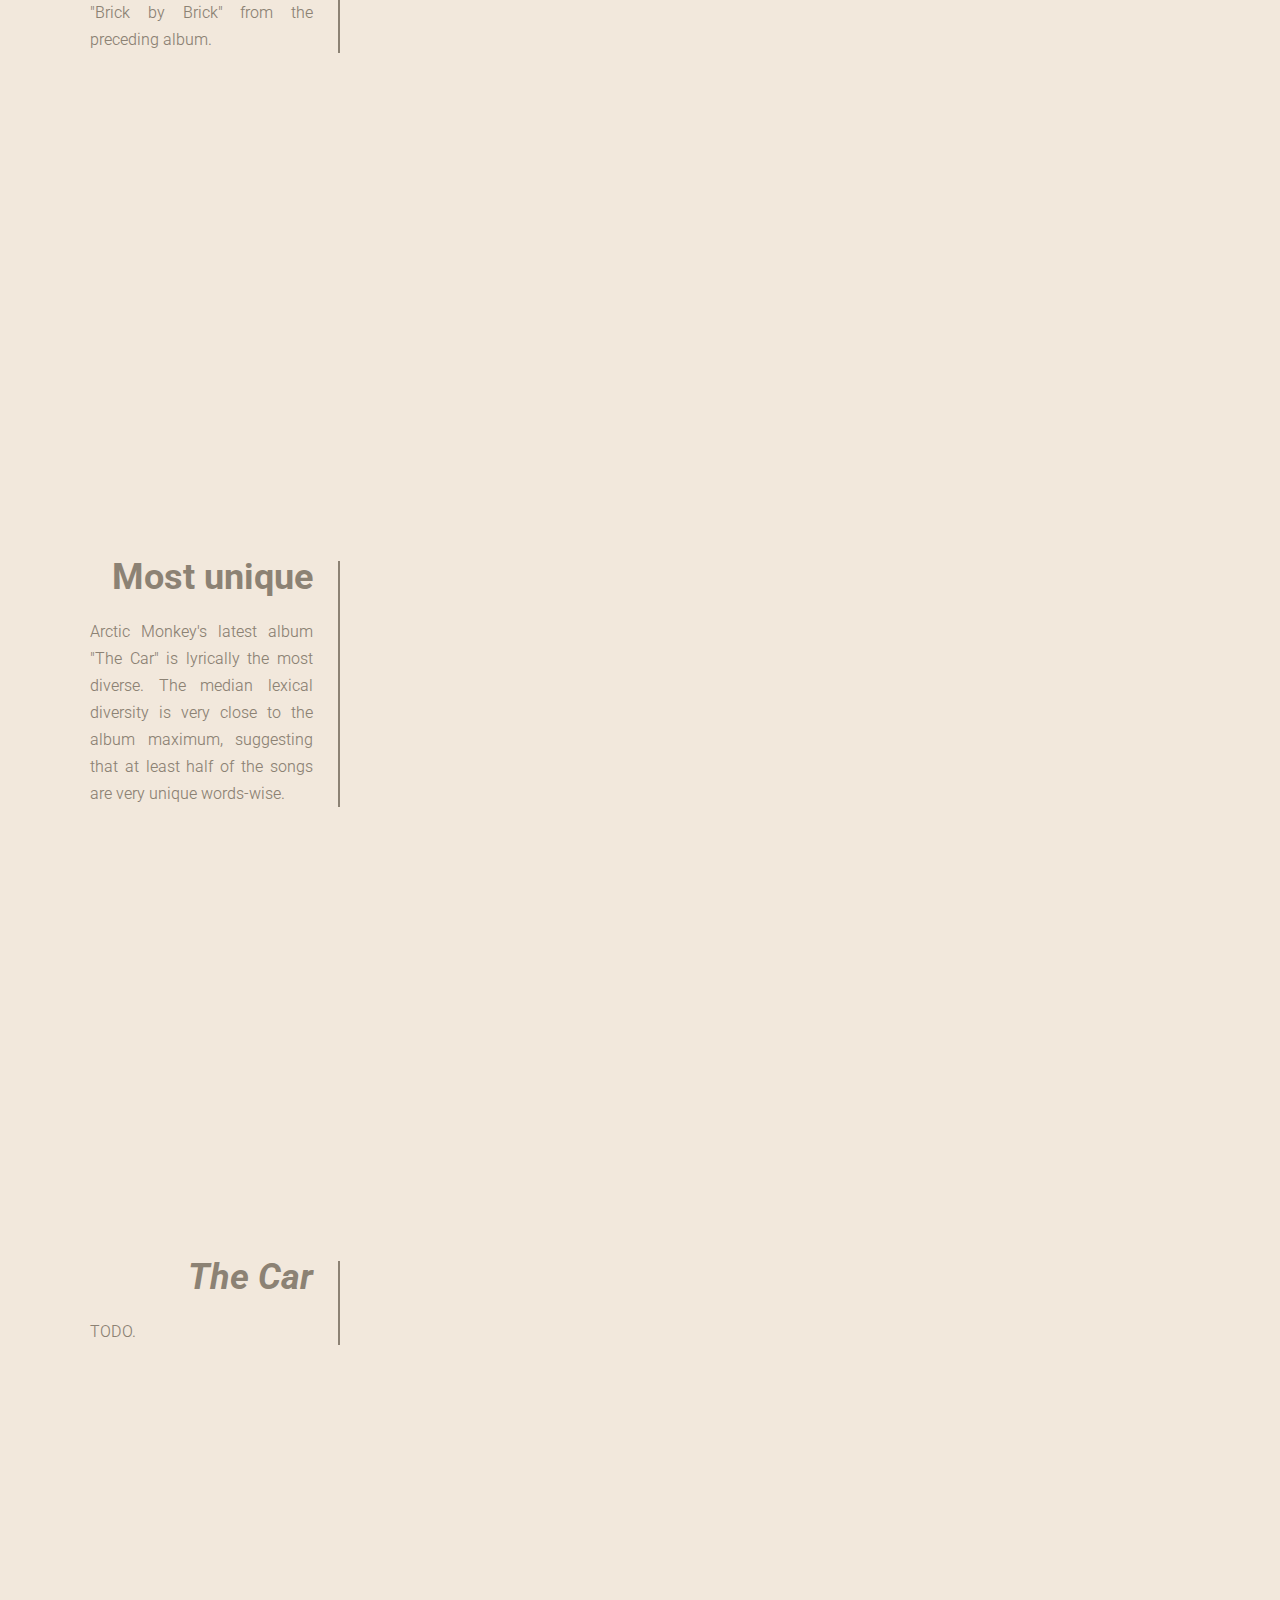
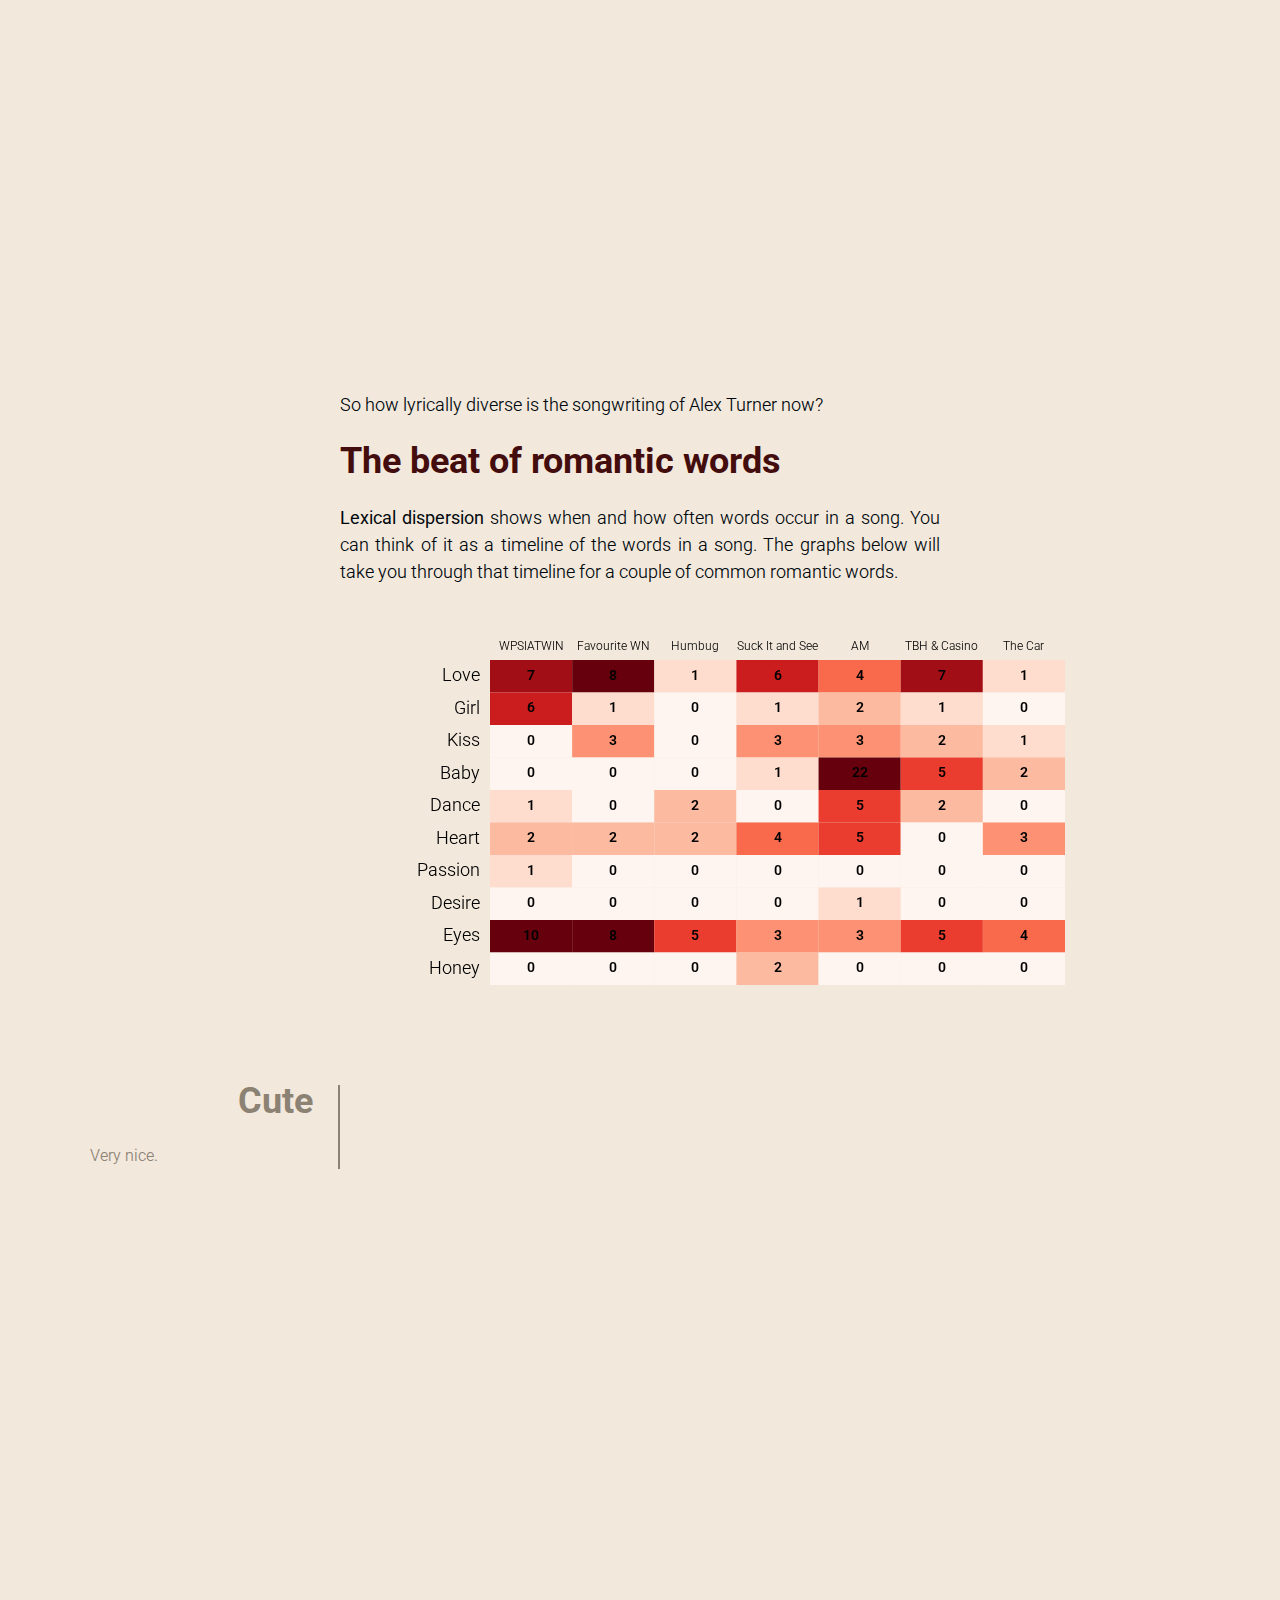
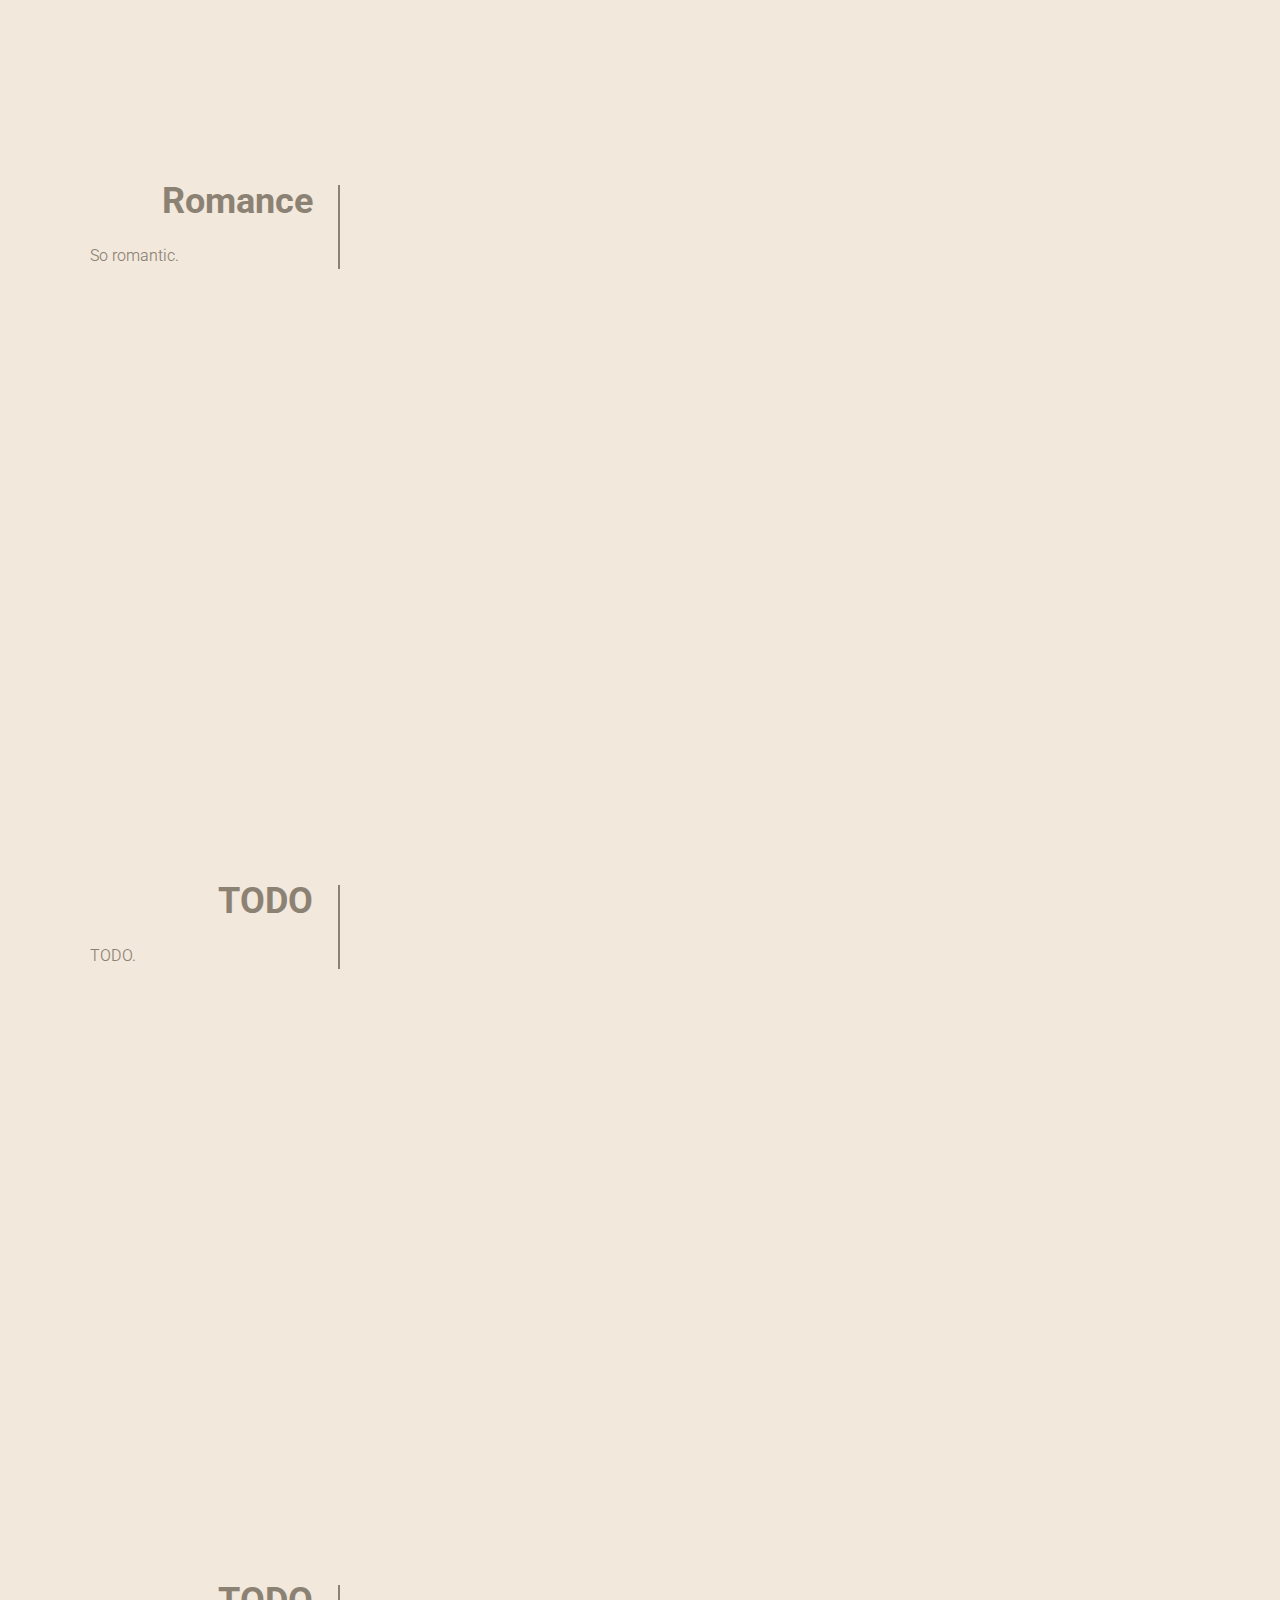
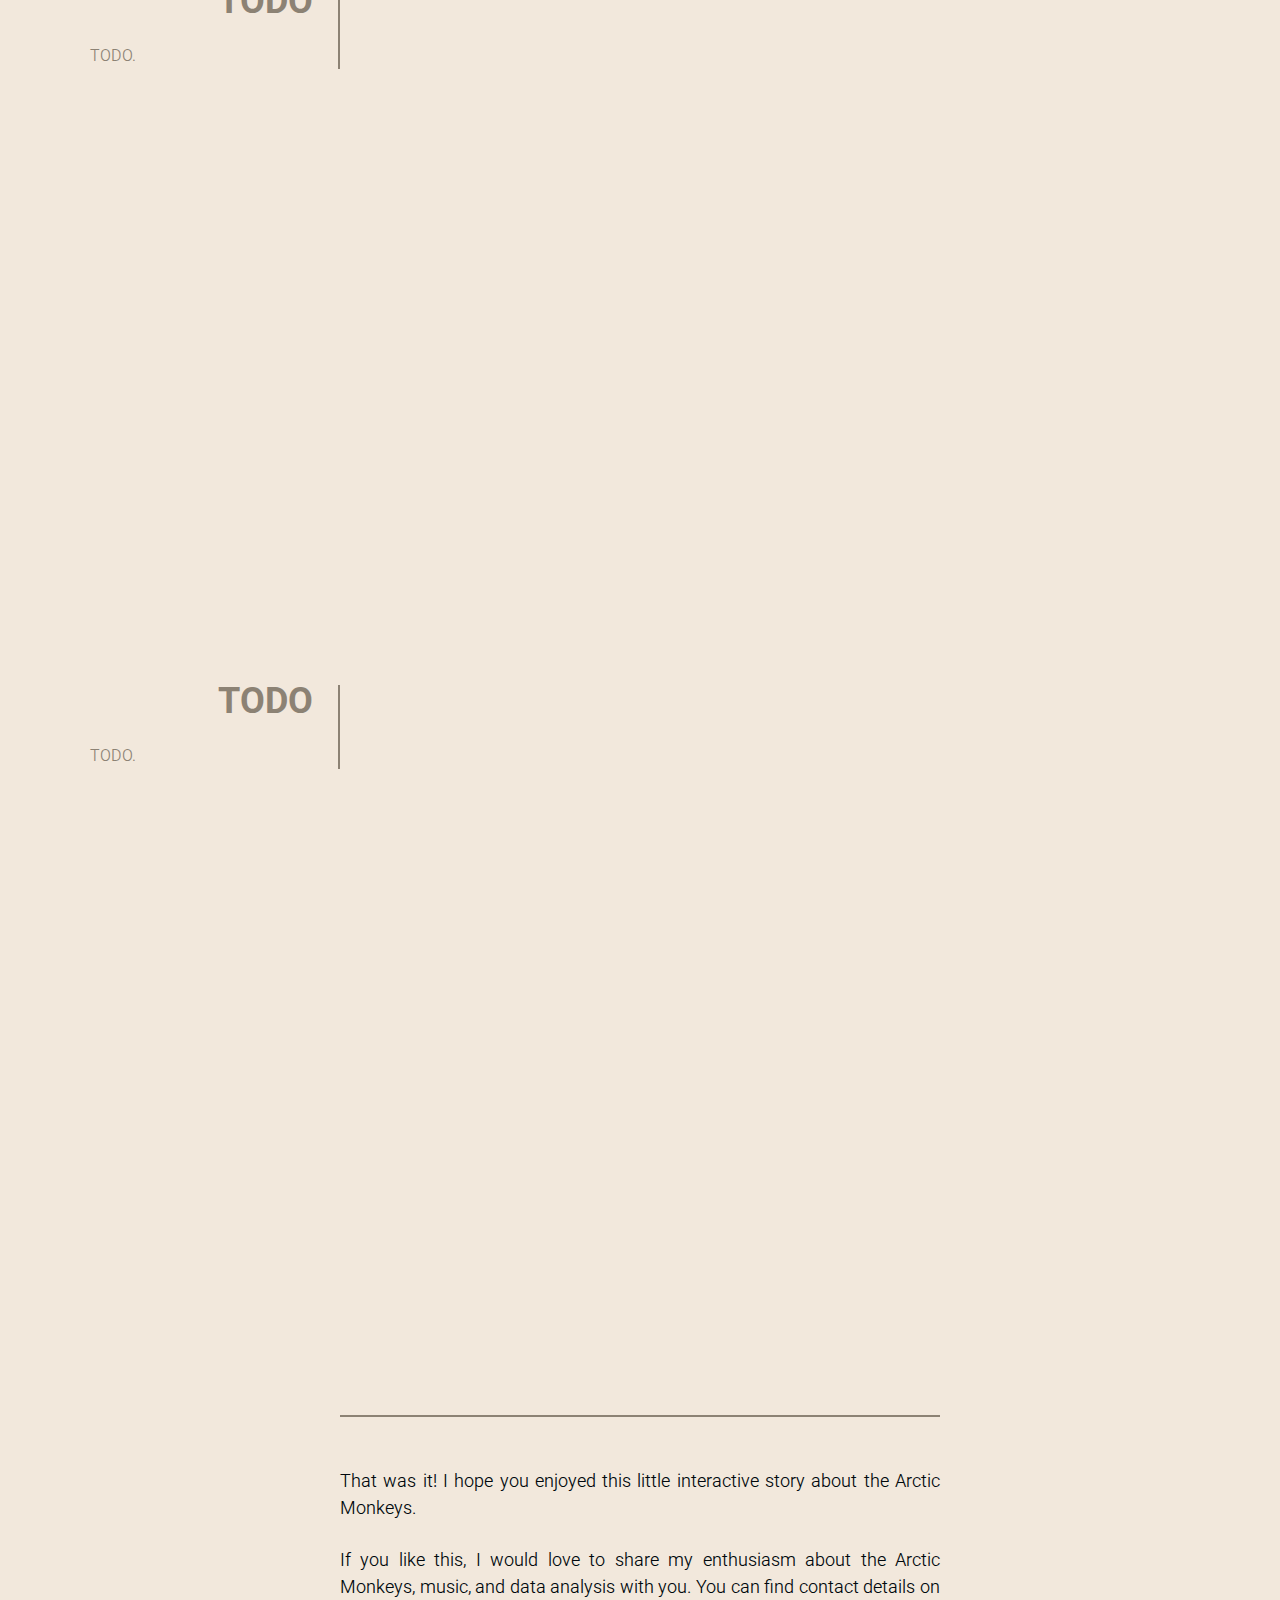
==== commit 9f49c1c3: "add d3.js graph importance for songs" ====
--- a/scrolly/index.html
+++ b/scrolly/index.html
@@ -96,28 +96,28 @@
 
         <article>
             <div class="step" data-step="1">
-                <h2>TODO</h2>
-                <p>
-                    TODO.
+                <h2>An album's perspective first</h2>
+                <p>
+                    A typical song structure, from intro to outro, is represented from bottom to top.
                 </p>
             </div>
             
             <div class="step" data-step="2">
-                <h2>TODO</h2>
+                <h2><i>Favourite Worst Nightmare</i></h2>
                 <p>
                     TODO.
                 </p>
             </div>
             
             <div class="step" data-step="3">
-                <h2>TODO</h2>
+                <h2><i>Suck It and See</i></h2>
                 <p>
                     TODO.
                 </p>
             </div>
             
             <div class="step" data-step="4">
-                <h2>TODO</h2>
+                <h2><i>The Car</i></h2>
                 <p>
                     TODO.
                 </p>
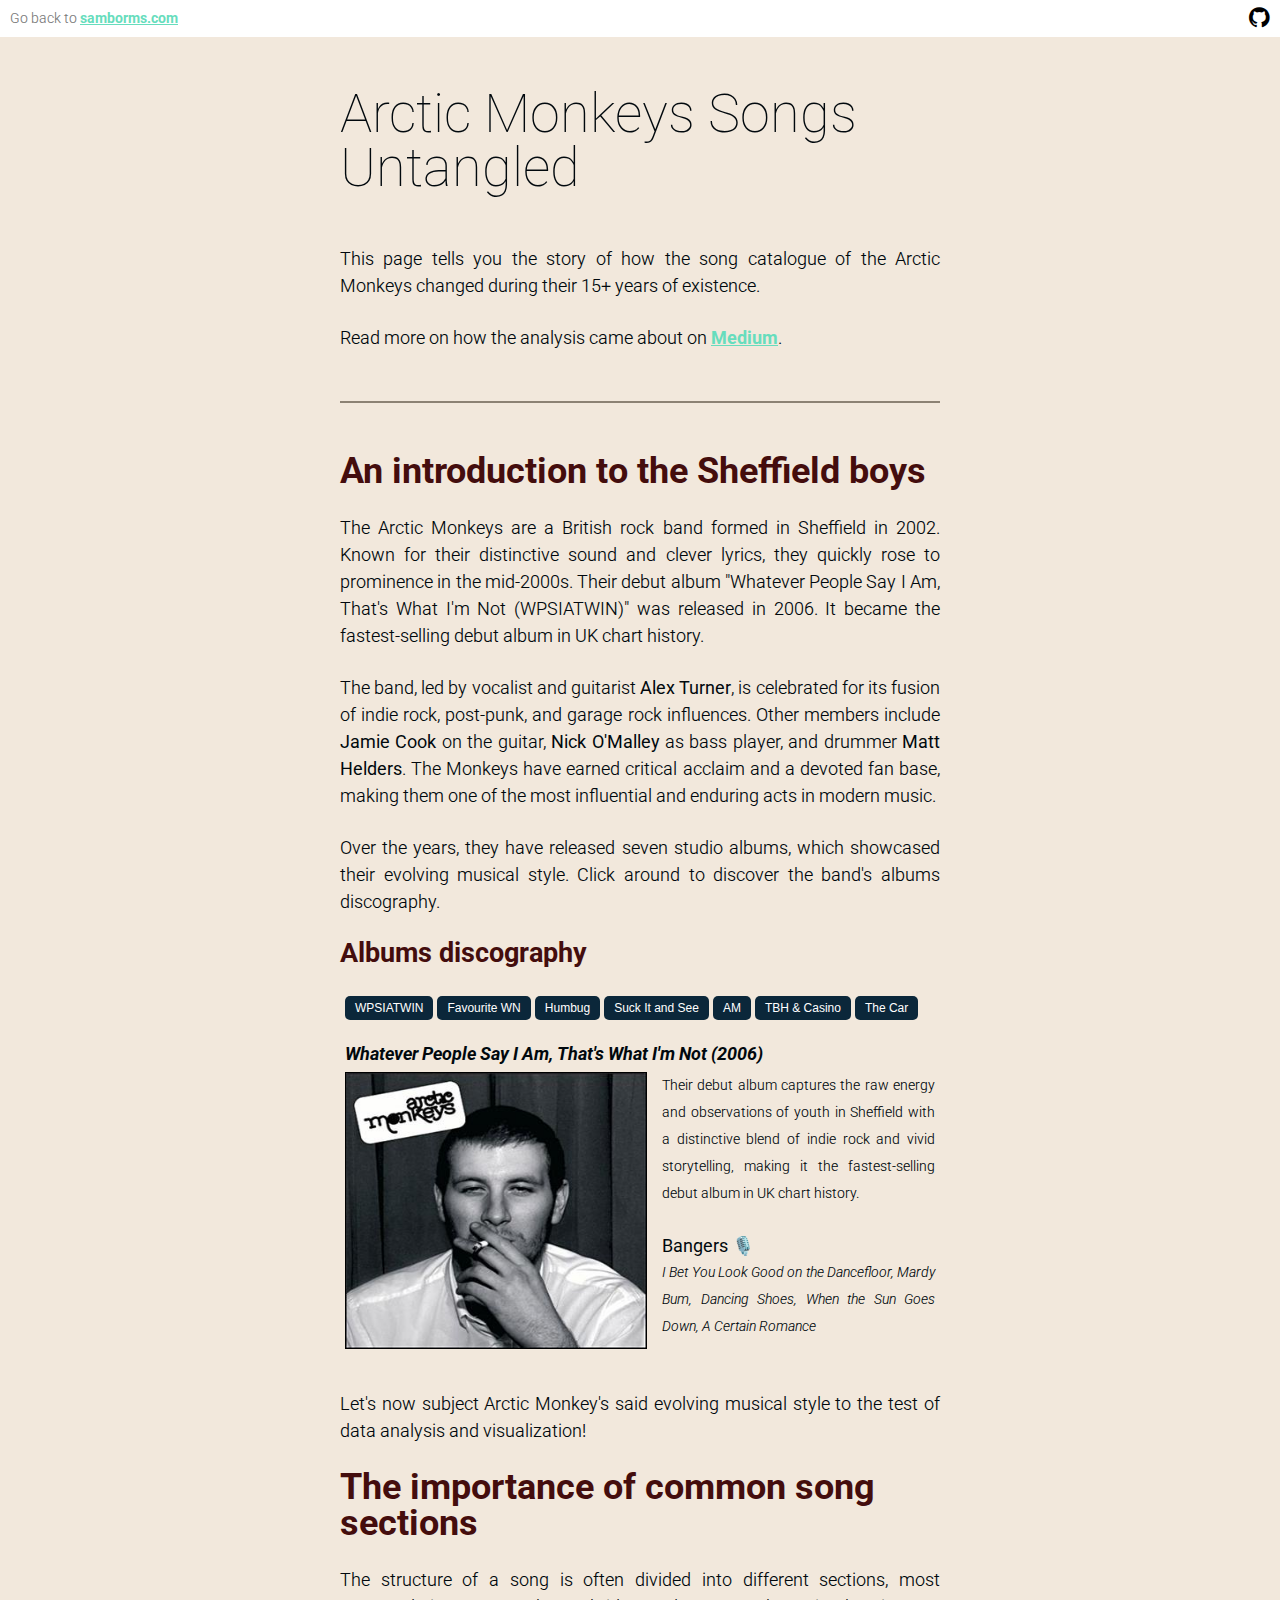
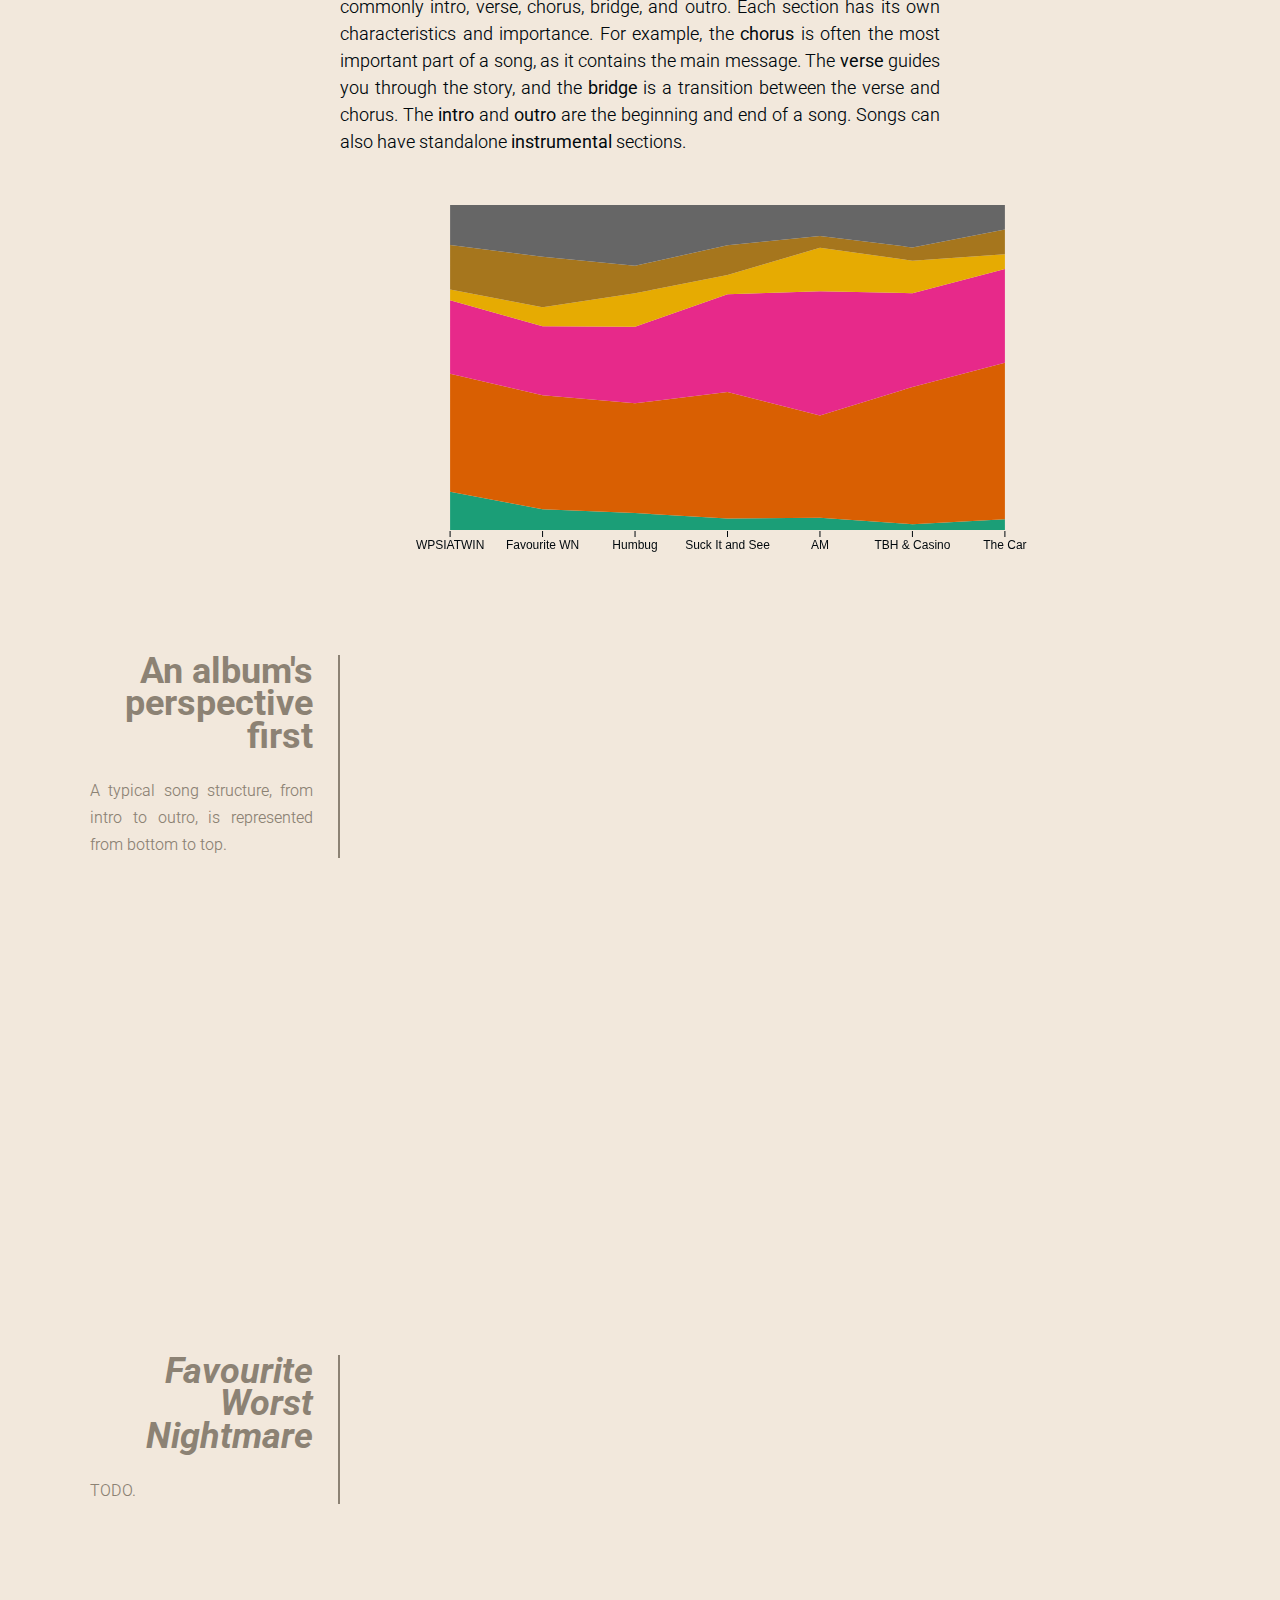
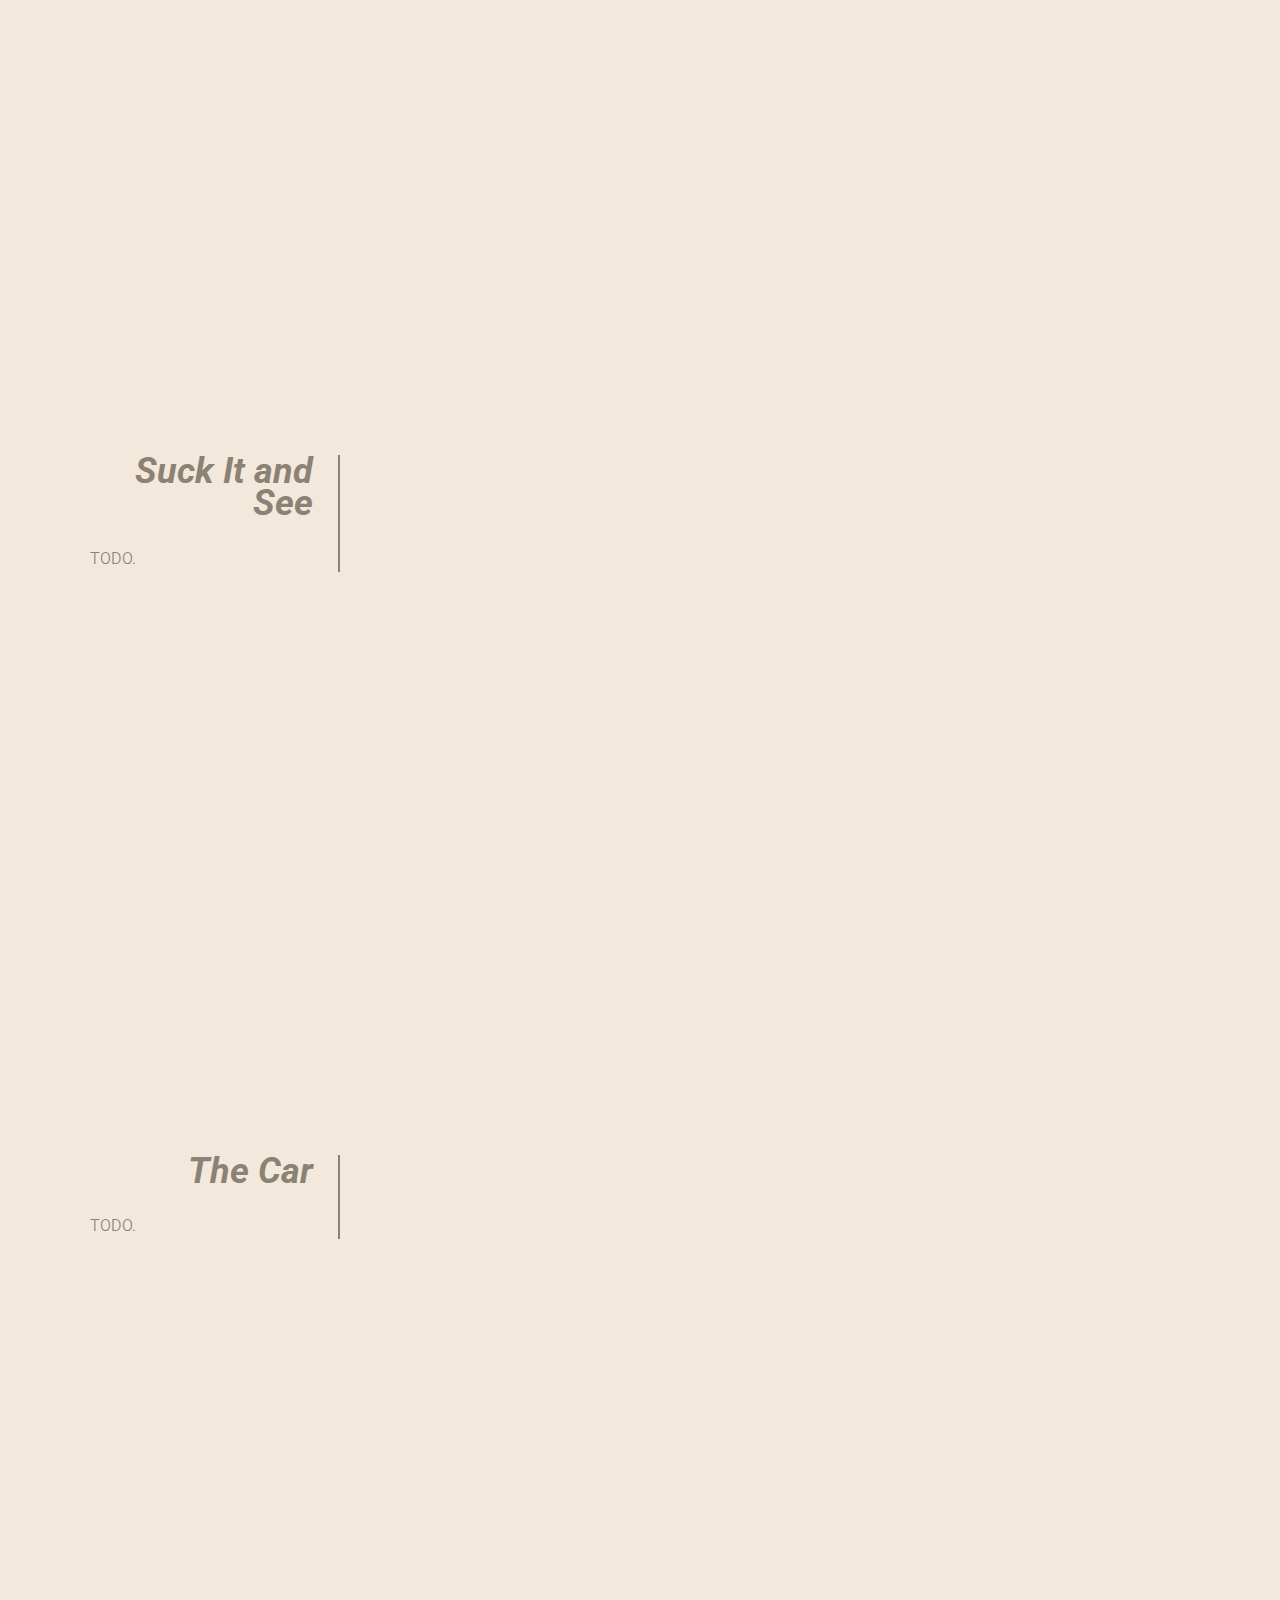
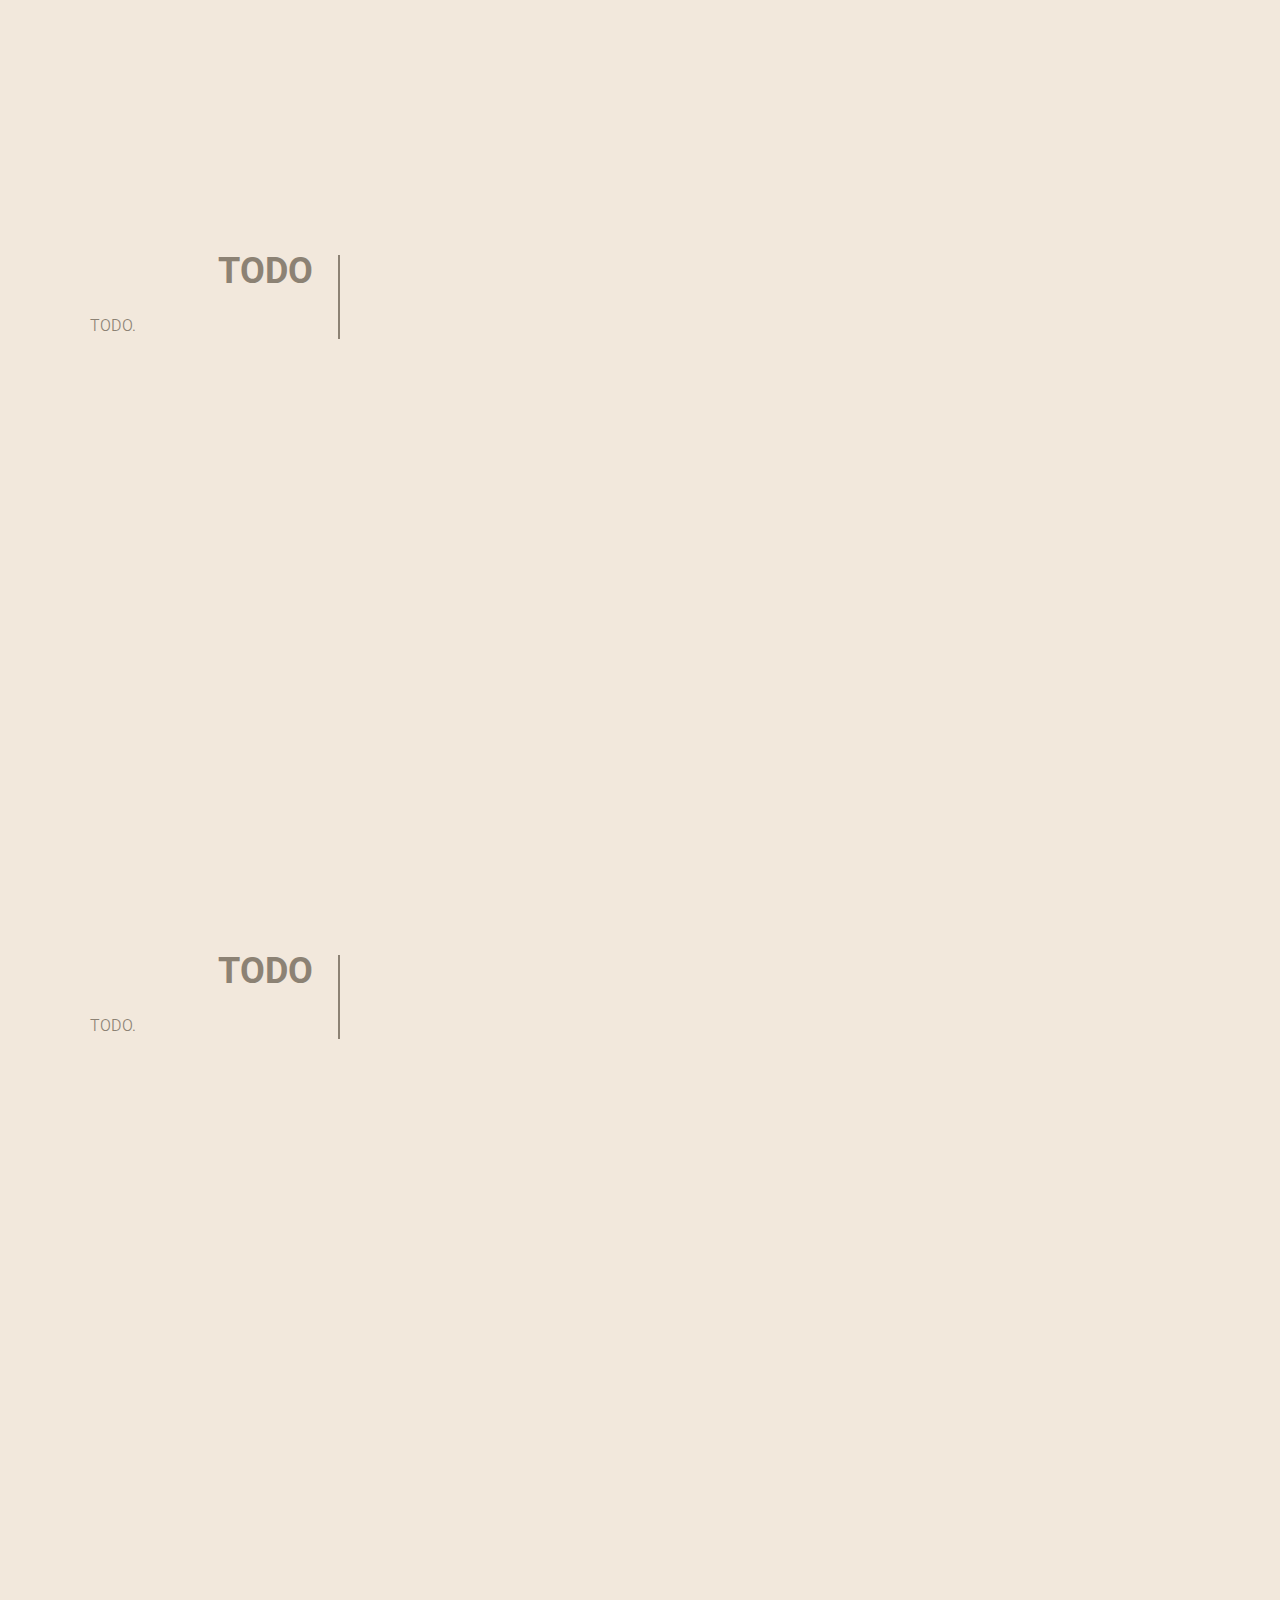
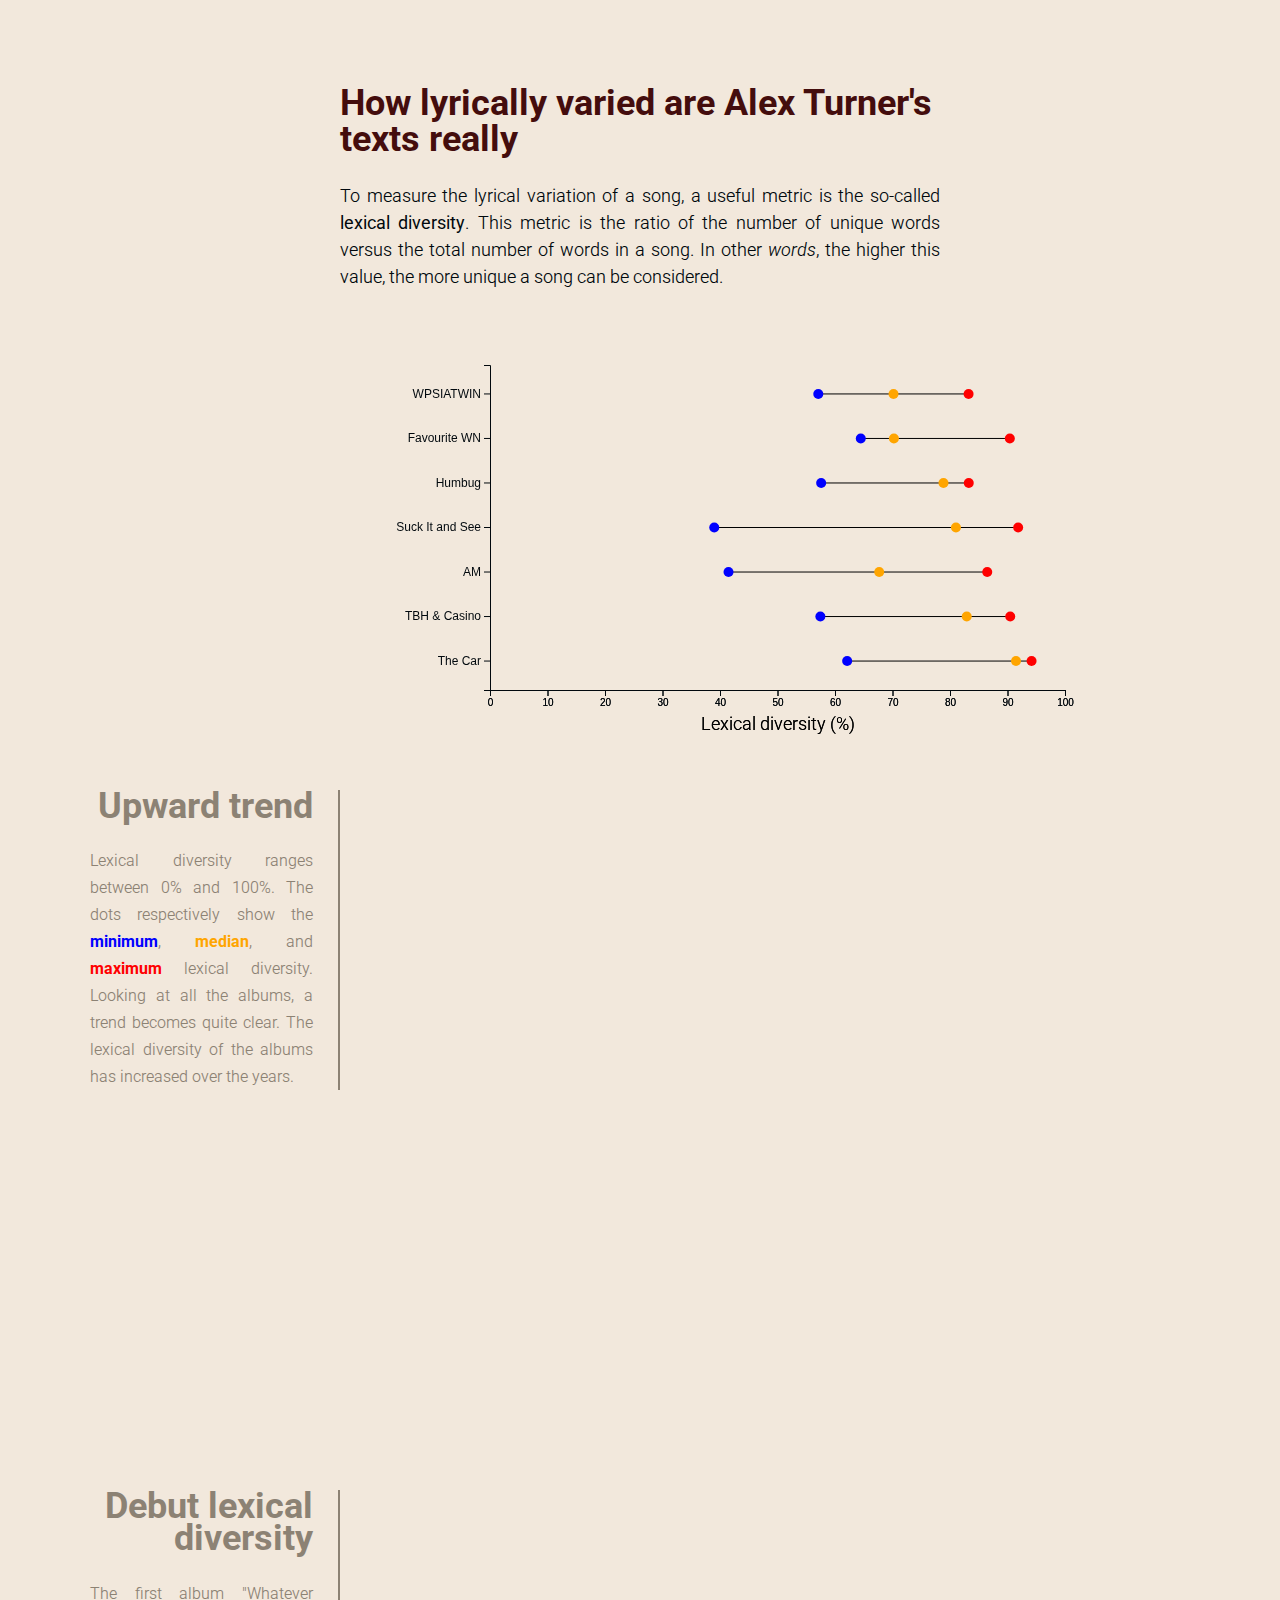
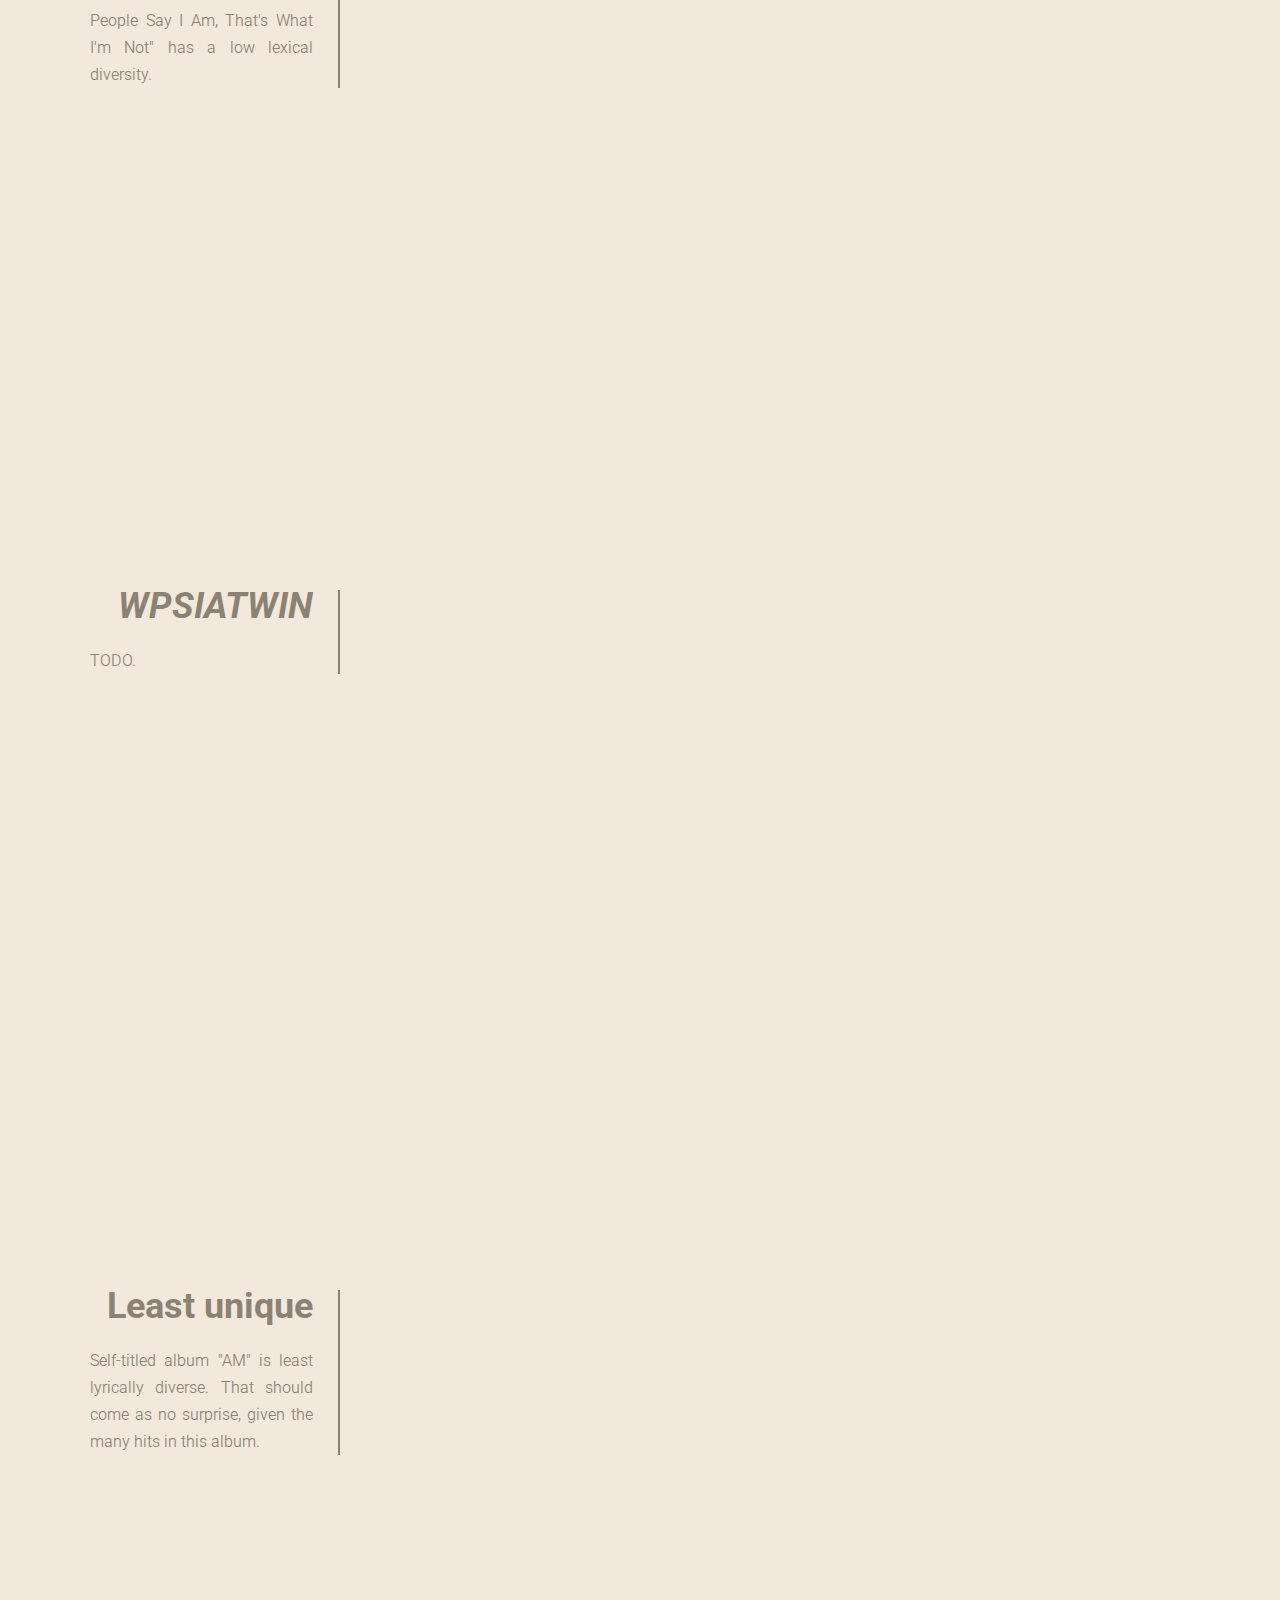
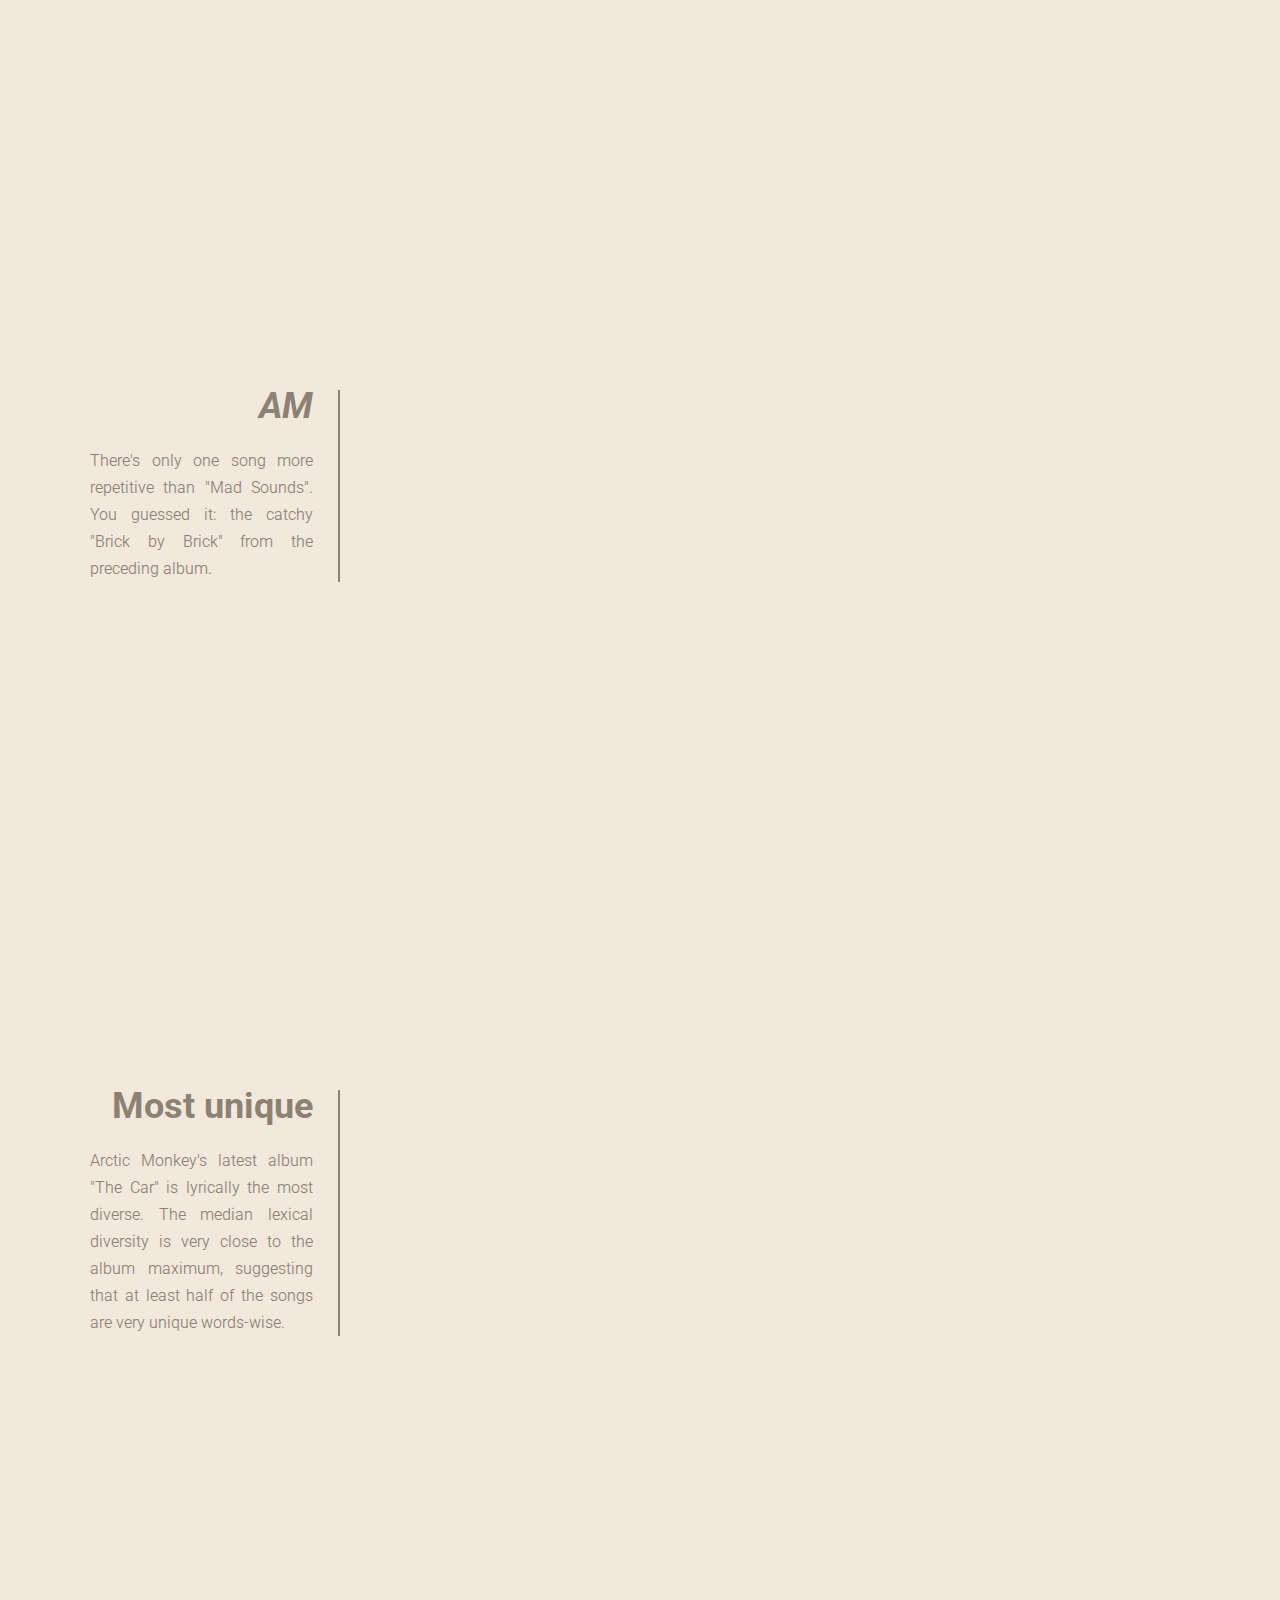
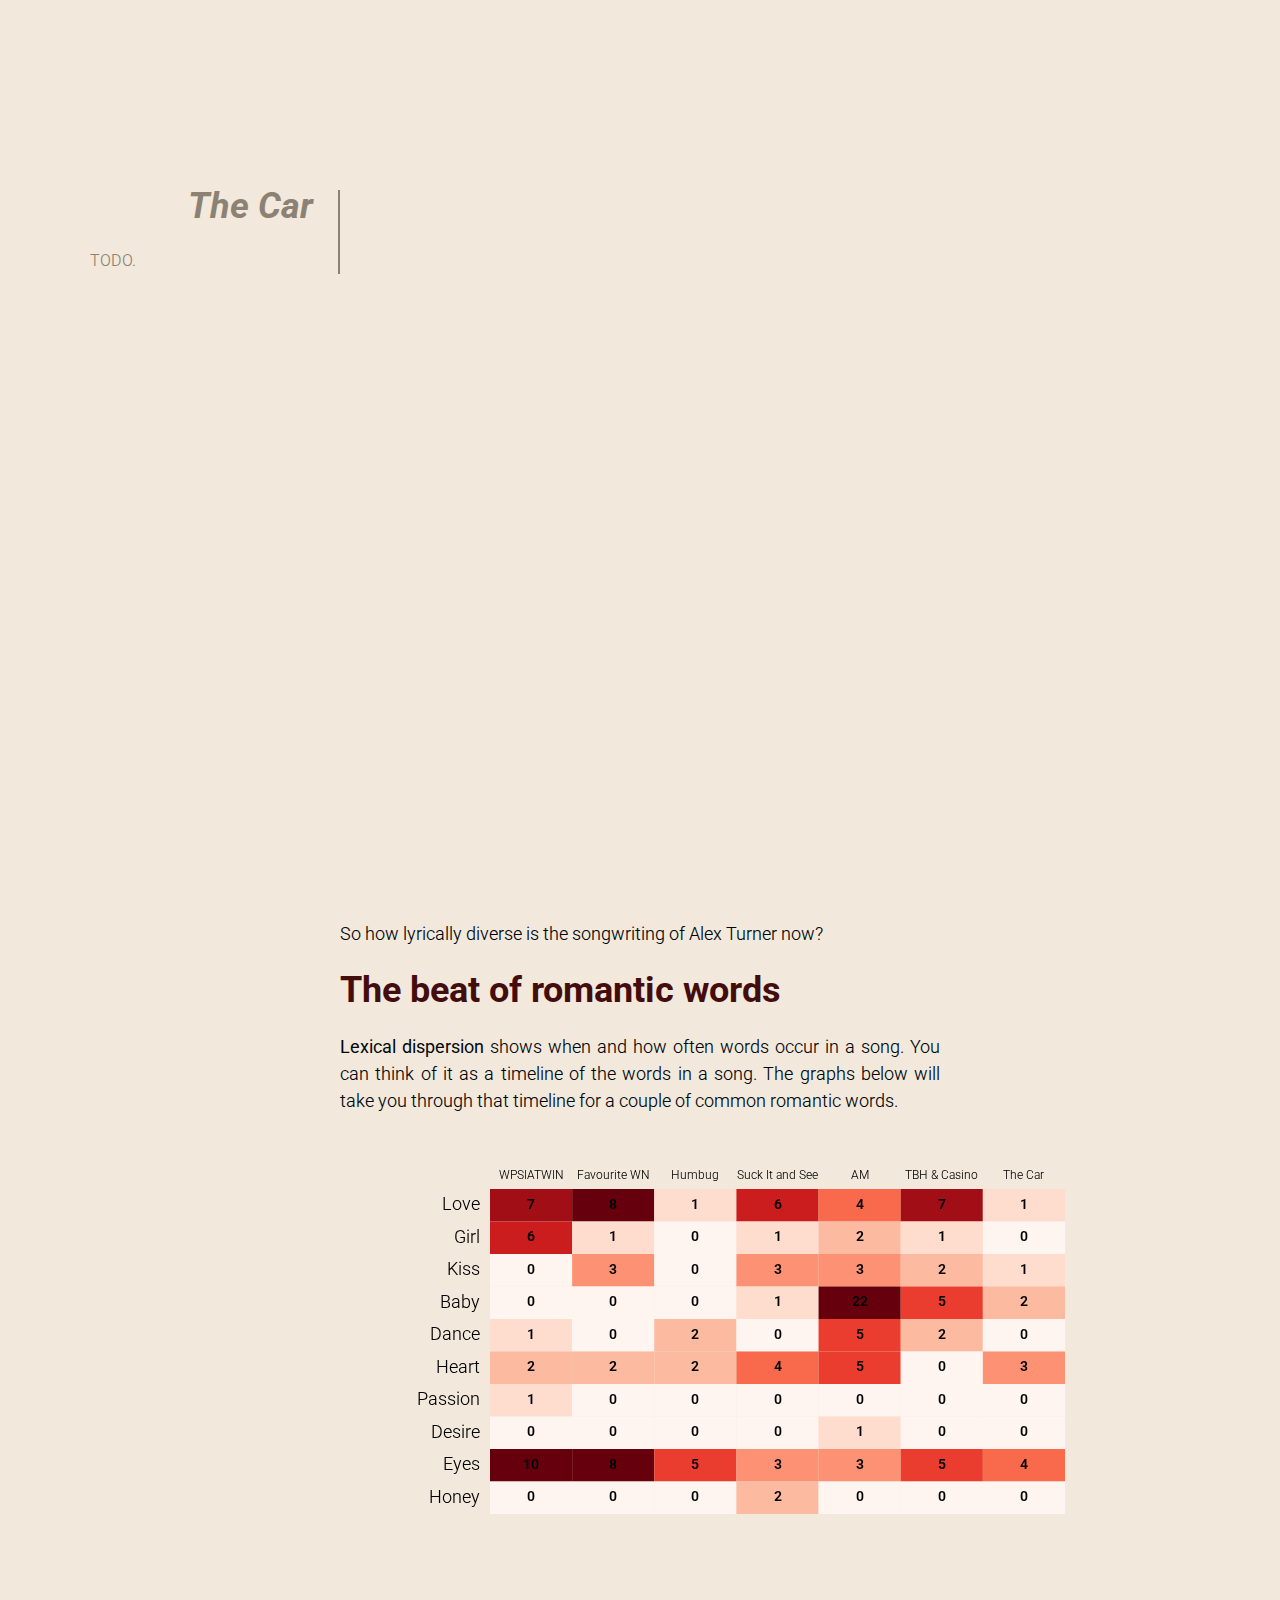
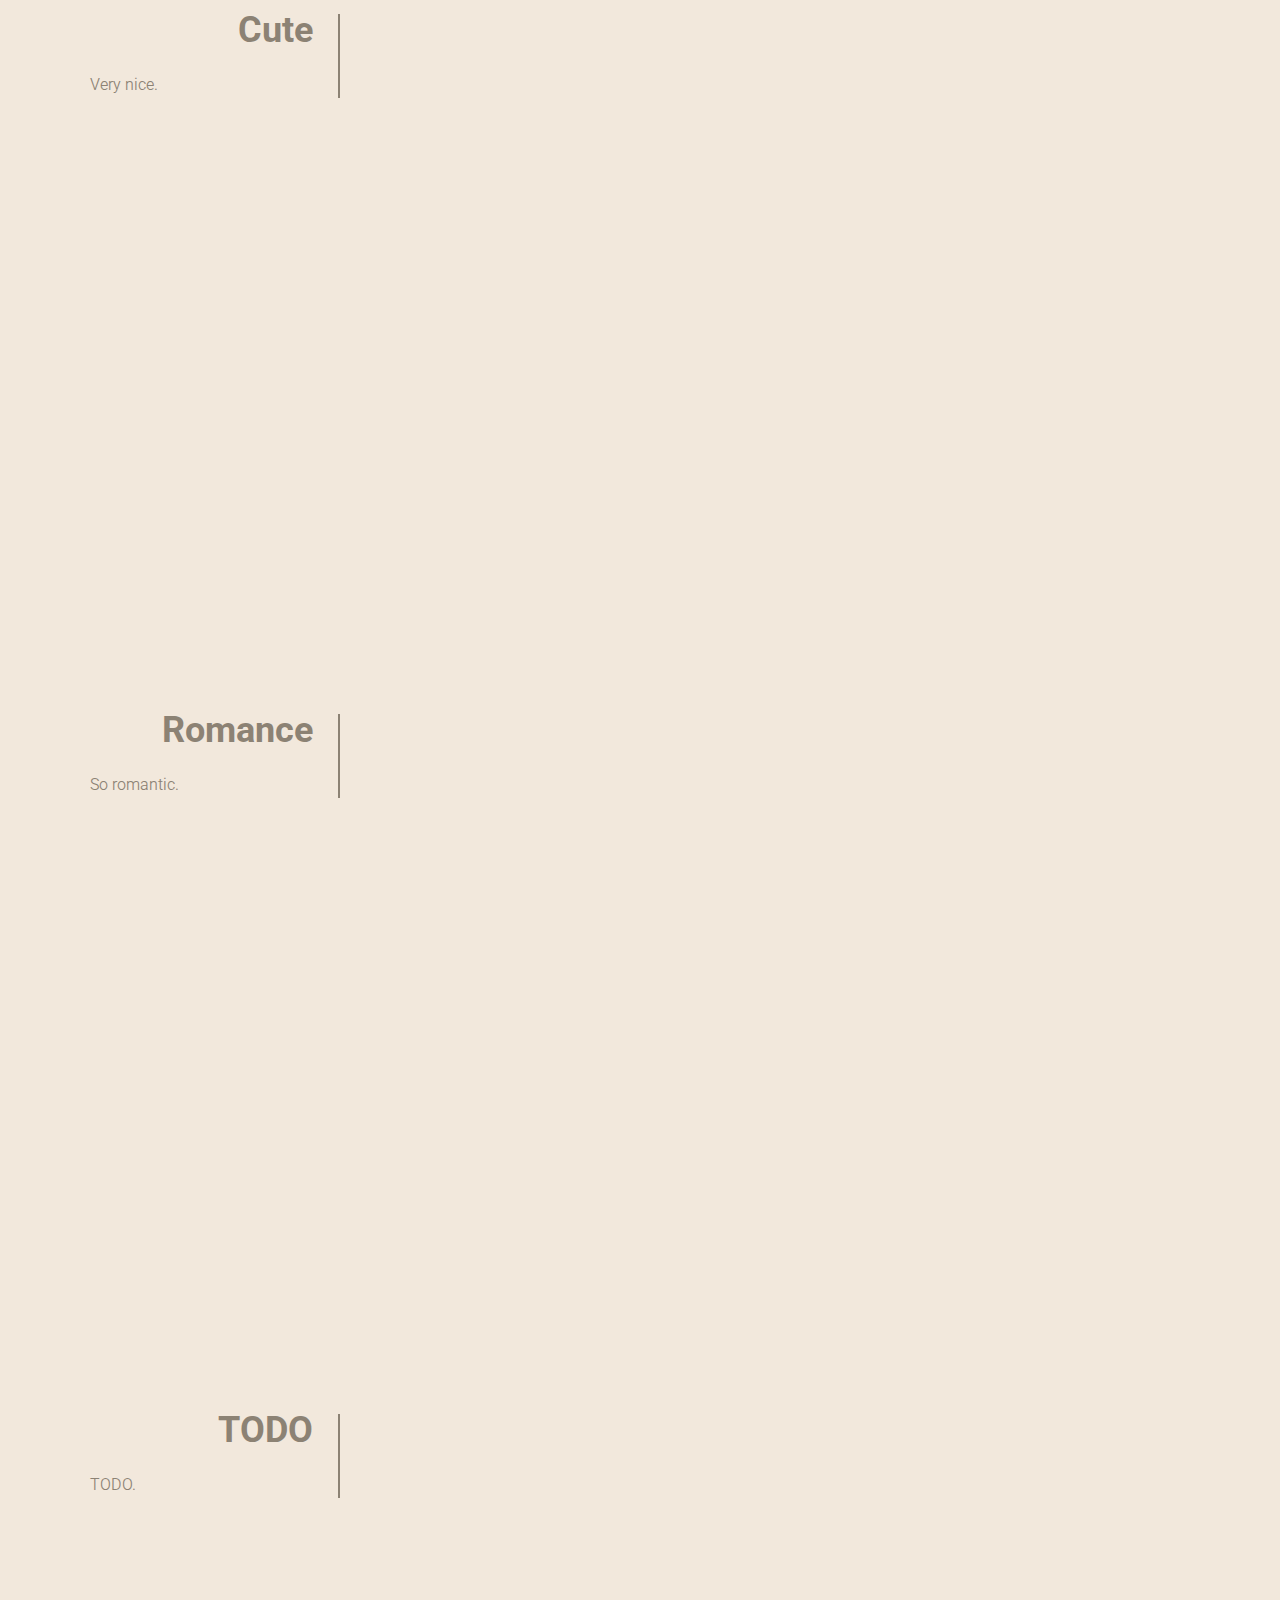
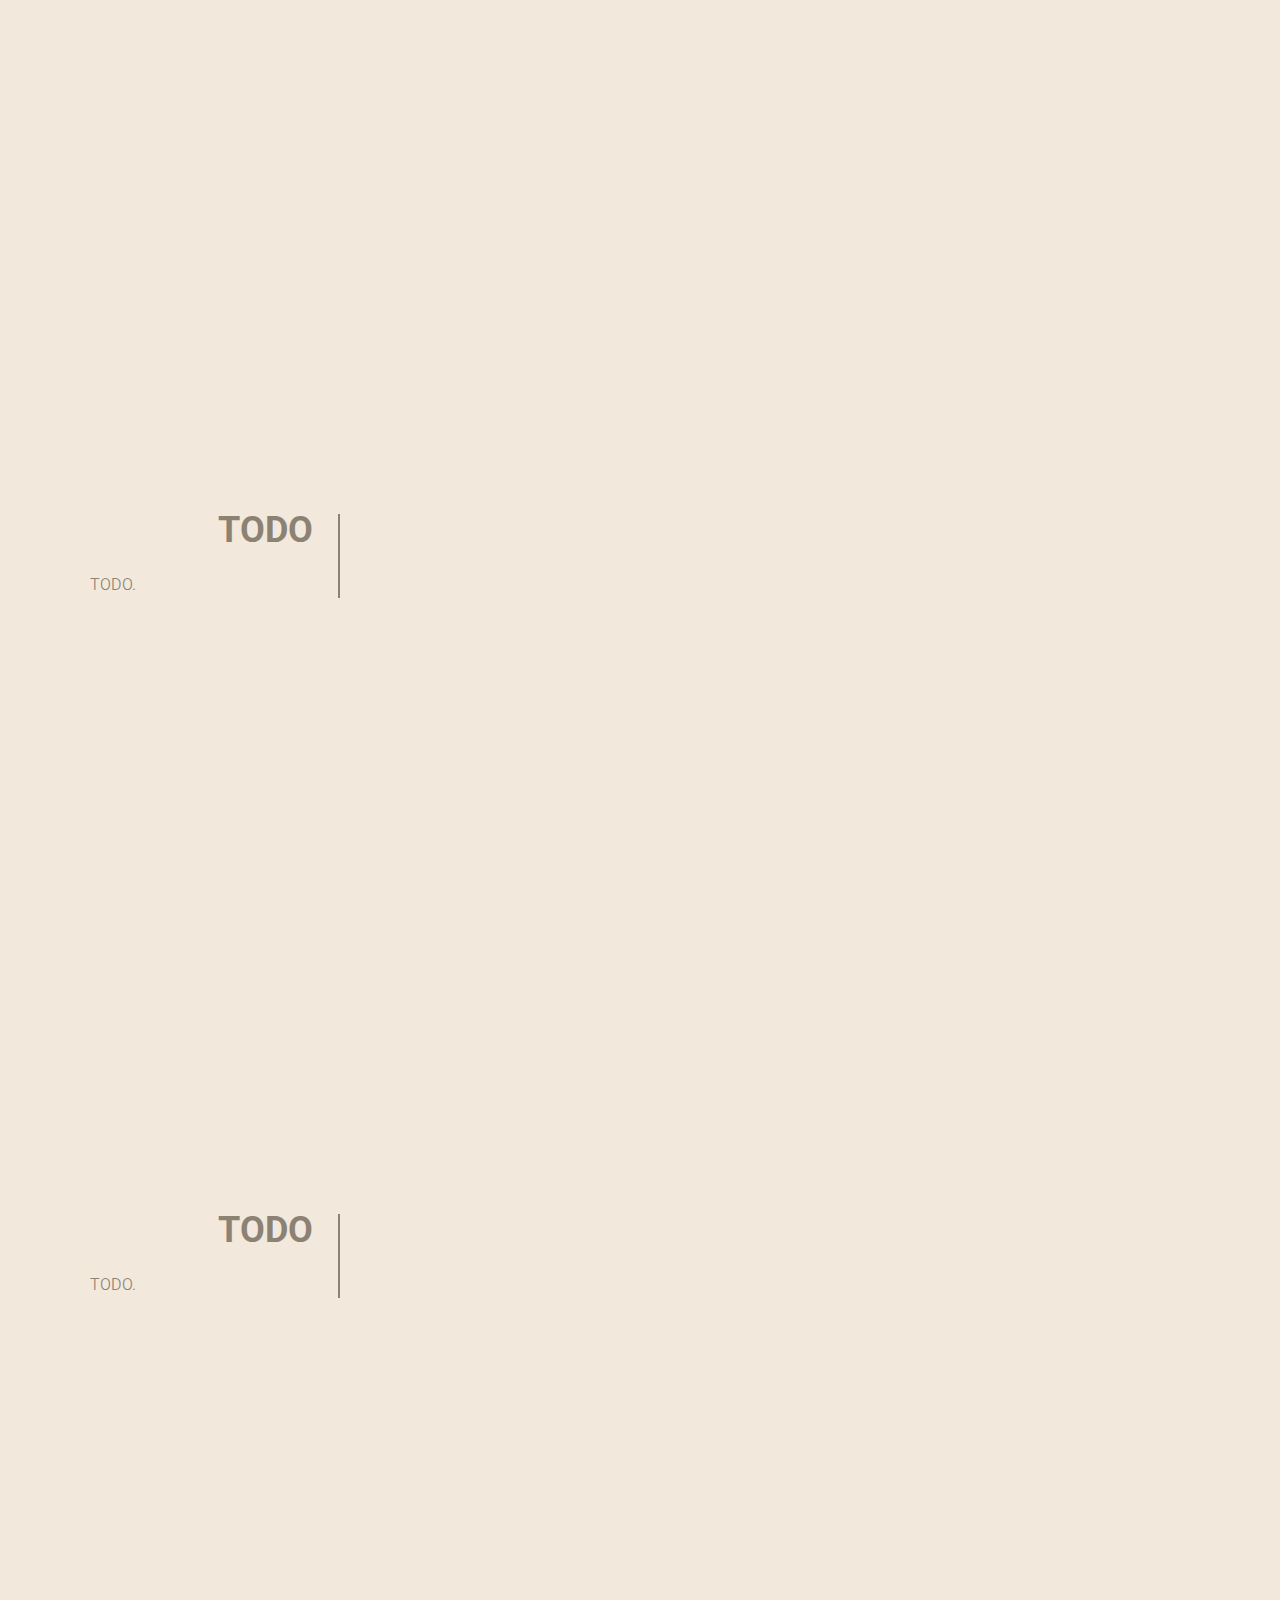
==== commit 04e8680e: "add discography" ====
--- a/scrolly/index.html
+++ b/scrolly/index.html
@@ -22,6 +22,7 @@
       <script defer src="data/dispersionSongs.js"></script>
   
       <script defer src="utils.js"></script>
+      <script defer src="intro-albums.js"></script>
       <script defer src="scrollama-importance.js"></script>
       <script defer src="scrollama-diversity.js"></script>
       <script defer src="scrollama-dispersion.js"></script>
@@ -73,7 +74,32 @@
         </p>
         <p>
             Over the years, they have released seven studio albums, which showcased their evolving musical style.
-            Let's put exactly this to the test of data analysis and visualization!
+            Click around to discover the band's albums discography.
+        </p>
+
+        <h3>Albums discography</h3>
+        <div id="discography">
+            <div id="album-buttons">
+                <button class="styled-button" id="album1">WPSIATWIN</button>
+                <button class="styled-button" id="album2">Favourite WN</button>
+                <button class="styled-button" id="album3">Humbug</button>
+                <button class="styled-button" id="album4">Suck It and See</button>
+                <button class="styled-button" id="album5">AM</button>
+                <button class="styled-button" id="album6">TBH & Casino</button>
+                <button class="styled-button" id="album7">The Car</button>
+            </div>
+            <h2 id="album-title"></h2>
+            <div id="album-info" class="hidden">
+                <img id="album-cover" alt="Album cover">
+                <div id="description">
+                    <p id="album-description"></p>
+                    <h4><strong>Bangers 🎙️</strong></h4>
+                    <p id="song-list"></p>
+                </div>
+            </div>
+        </div>
+        <p>
+            Let's now subject Arctic Monkey's said evolving musical style to the test of data analysis and visualization!
         </p>
       </section>
 
--- a/scrolly/style.css
+++ b/scrolly/style.css
@@ -11,6 +11,61 @@
     color: #01080D;
 }
 
+.hidden {
+    display: none;
+}
+
+.styled-button {
+    padding: 5px 10px;
+    background-color: #0b273a;
+    color: #fff;
+    border: none;
+    border-radius: 5px;
+    font-size: 12px;
+    cursor: pointer;
+    transition: background-color 0.3s ease-in-out;
+}
+
+.styled-button:hover {
+    background-color: #2980b9;
+}
+
+.styled-button:active {
+    background-color: #311e09;
+}
+
+#discography {
+    margin: auto;
+    padding: 5px;
+}
+
+#album-info {
+    display: grid;
+    grid-template-columns: 1fr 2fr;  /* two columns */
+    align-items: top;
+}
+
+#album-cover {
+    display: block;
+    /* margin: auto; */
+    width: 300px;
+    height: 275px;
+    border: 1px solid black;
+}
+
+#description {
+    margin: 0;
+    padding-left: 15px;
+}
+
+#album-description, #song-list {
+    font-size: 14px;
+}
+
+#song-list {
+    font-style: italic;
+}
+
 h1 {
     font-size: 3em;
     line-height: 1em;
@@ -29,10 +84,20 @@
     color:rgb(68, 13, 13);
 }
 
+h2#album-title {
+    margin-bottom: 5px;
+    font-style: italic;
+}
+
 h3 {
-    font-size: 2em;
-    text-align: center;
-    margin-bottom: 50px;
+    font-size: 1.5em;
+    text-align: left;
+    color:rgb(68, 13, 13);
+    margin-bottom: 20px;
+}
+
+#album-buttons, #album-info {
+    margin-bottom: 20px;
 }
 
 #scrolly-importance, #scrolly-diversity, #scrolly-dispersion {
@@ -135,7 +200,7 @@
     margin-bottom: 25px;
 }
 
-ul li {
+ol li {
     list-style: disc;
     padding-left: 15px;
     margin-left: 15px;
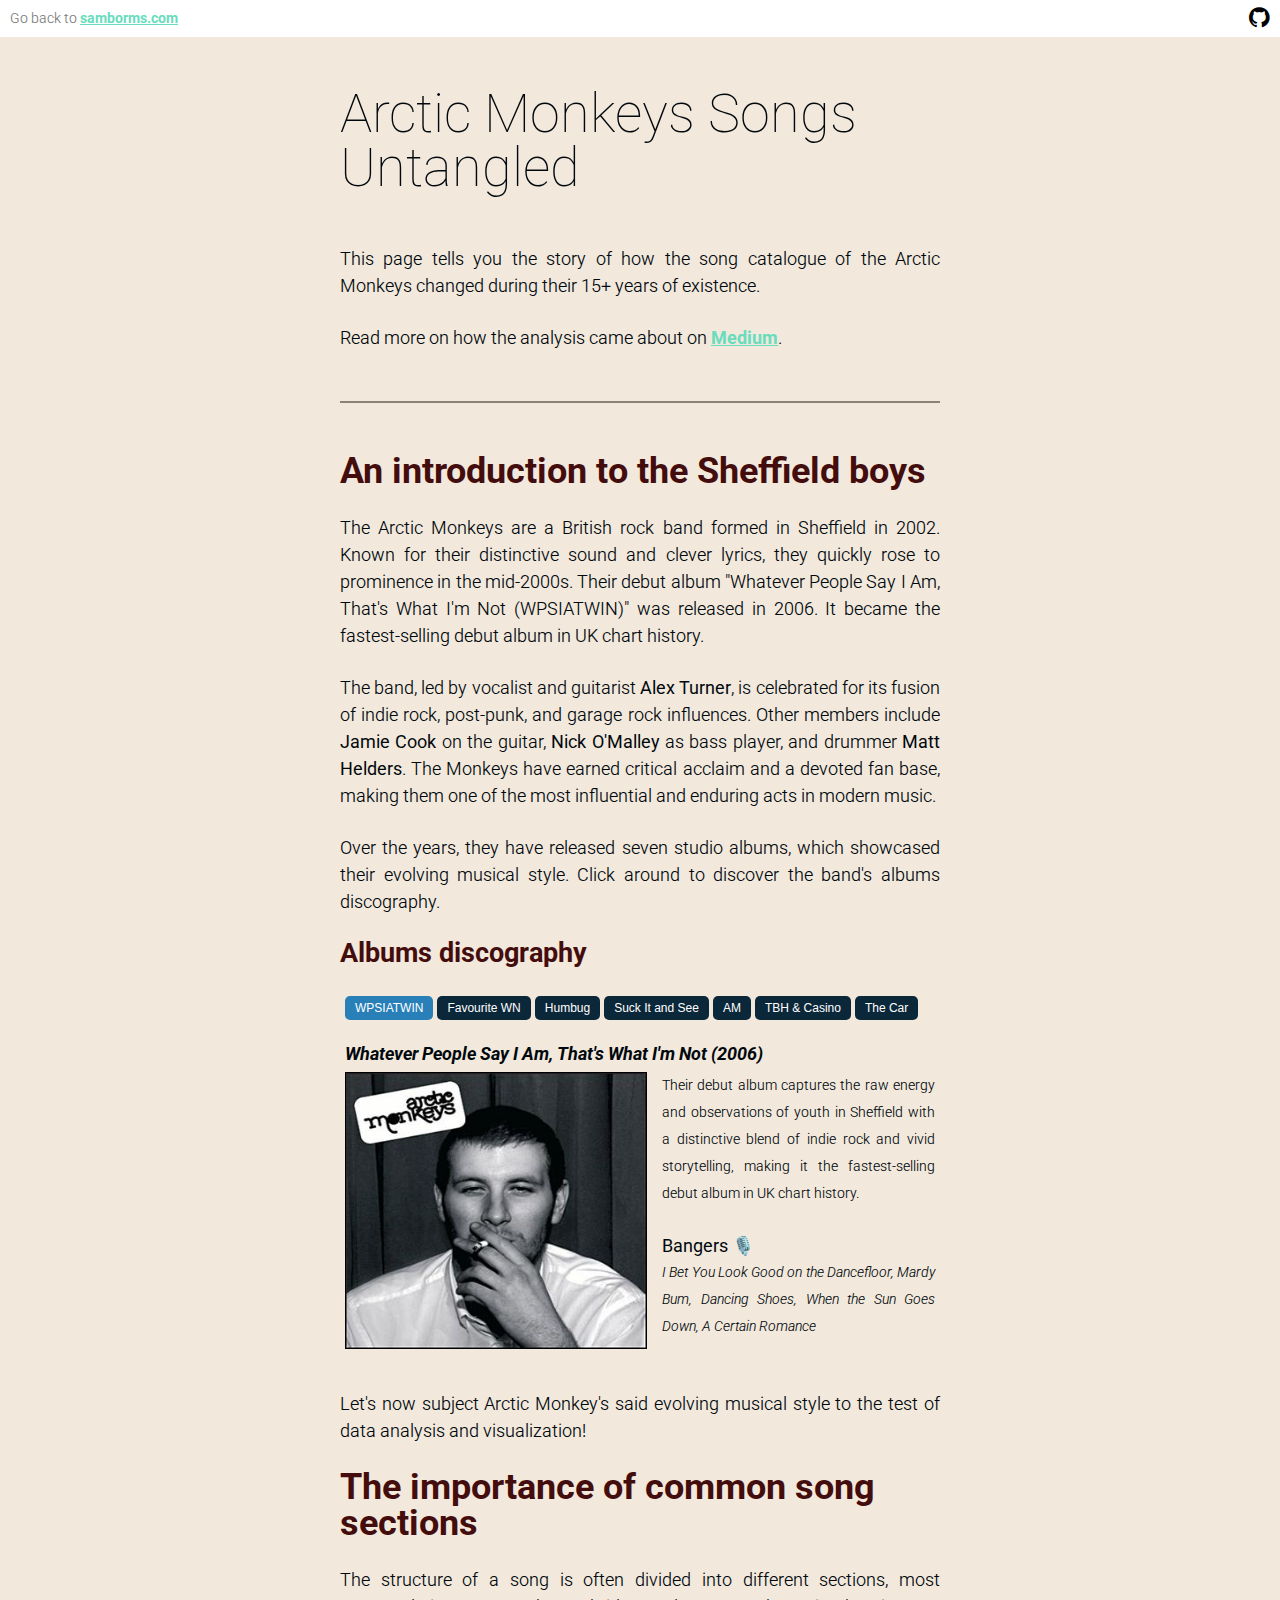
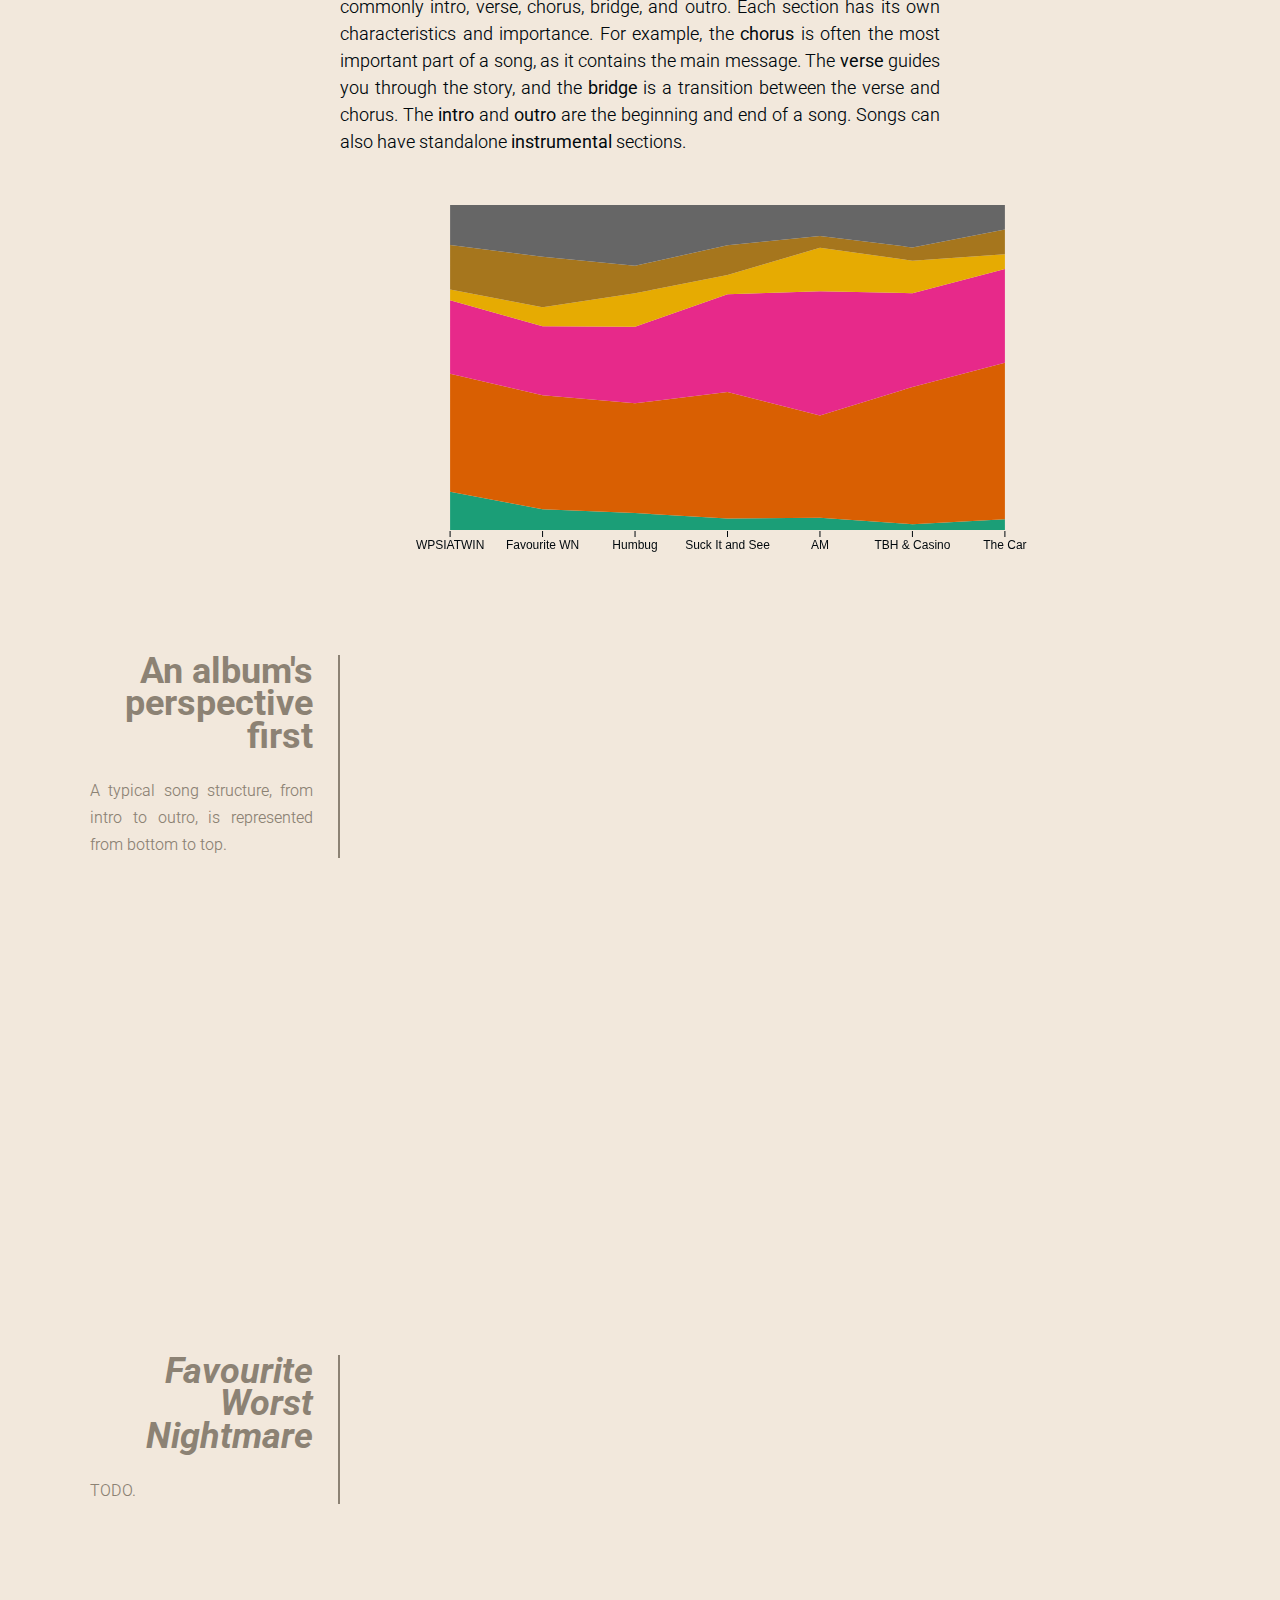
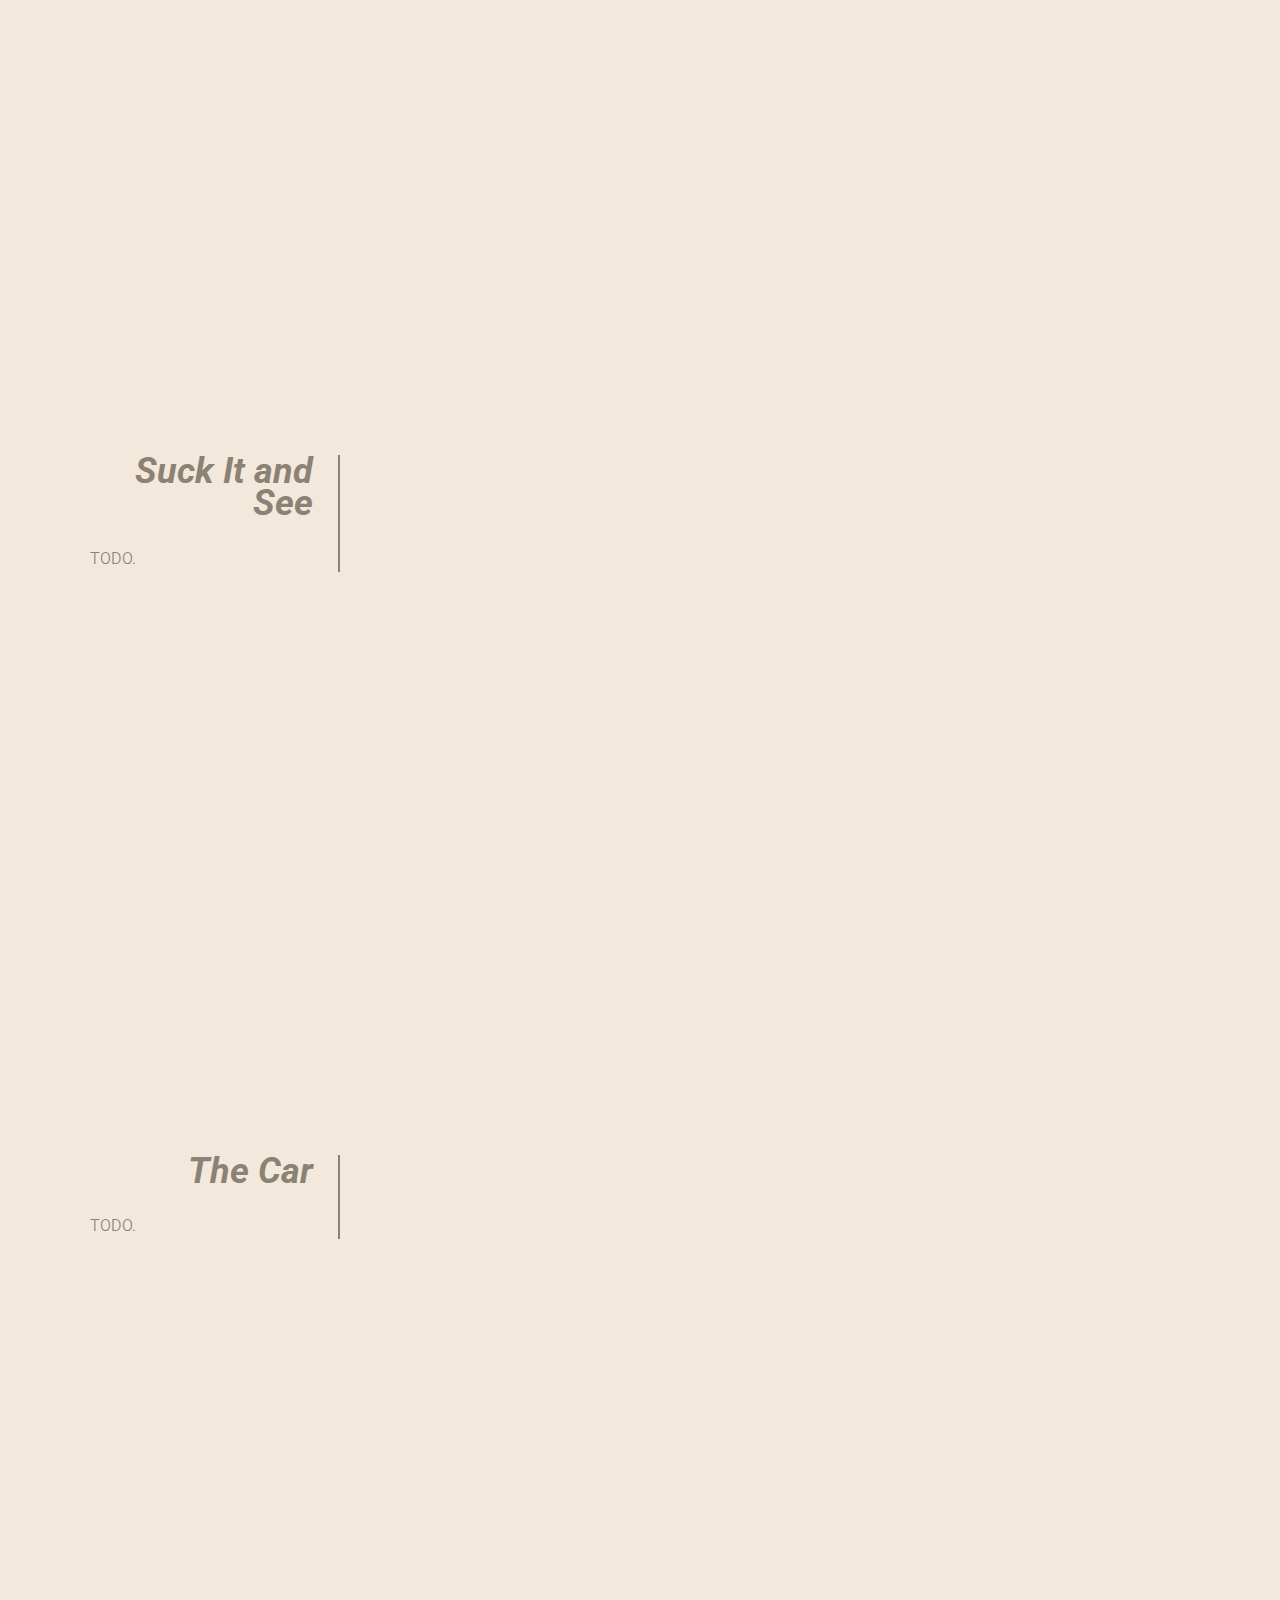
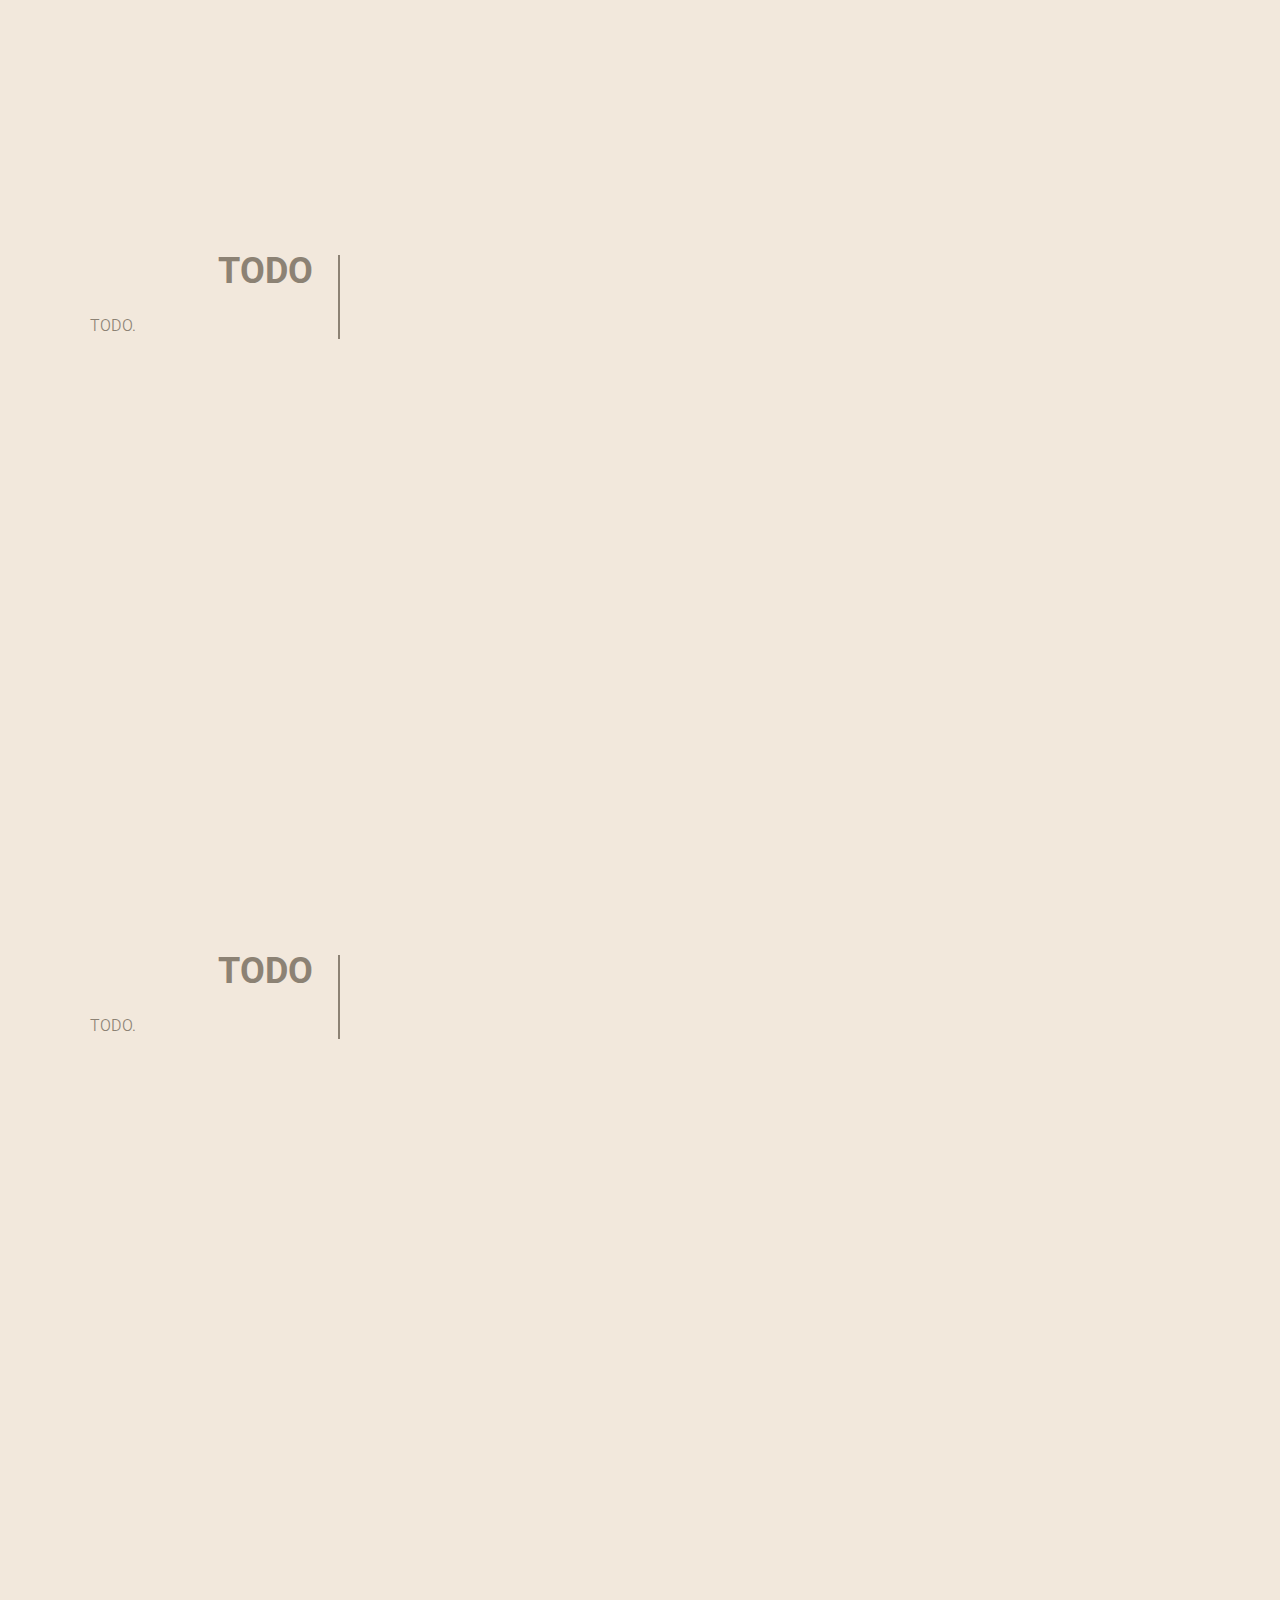
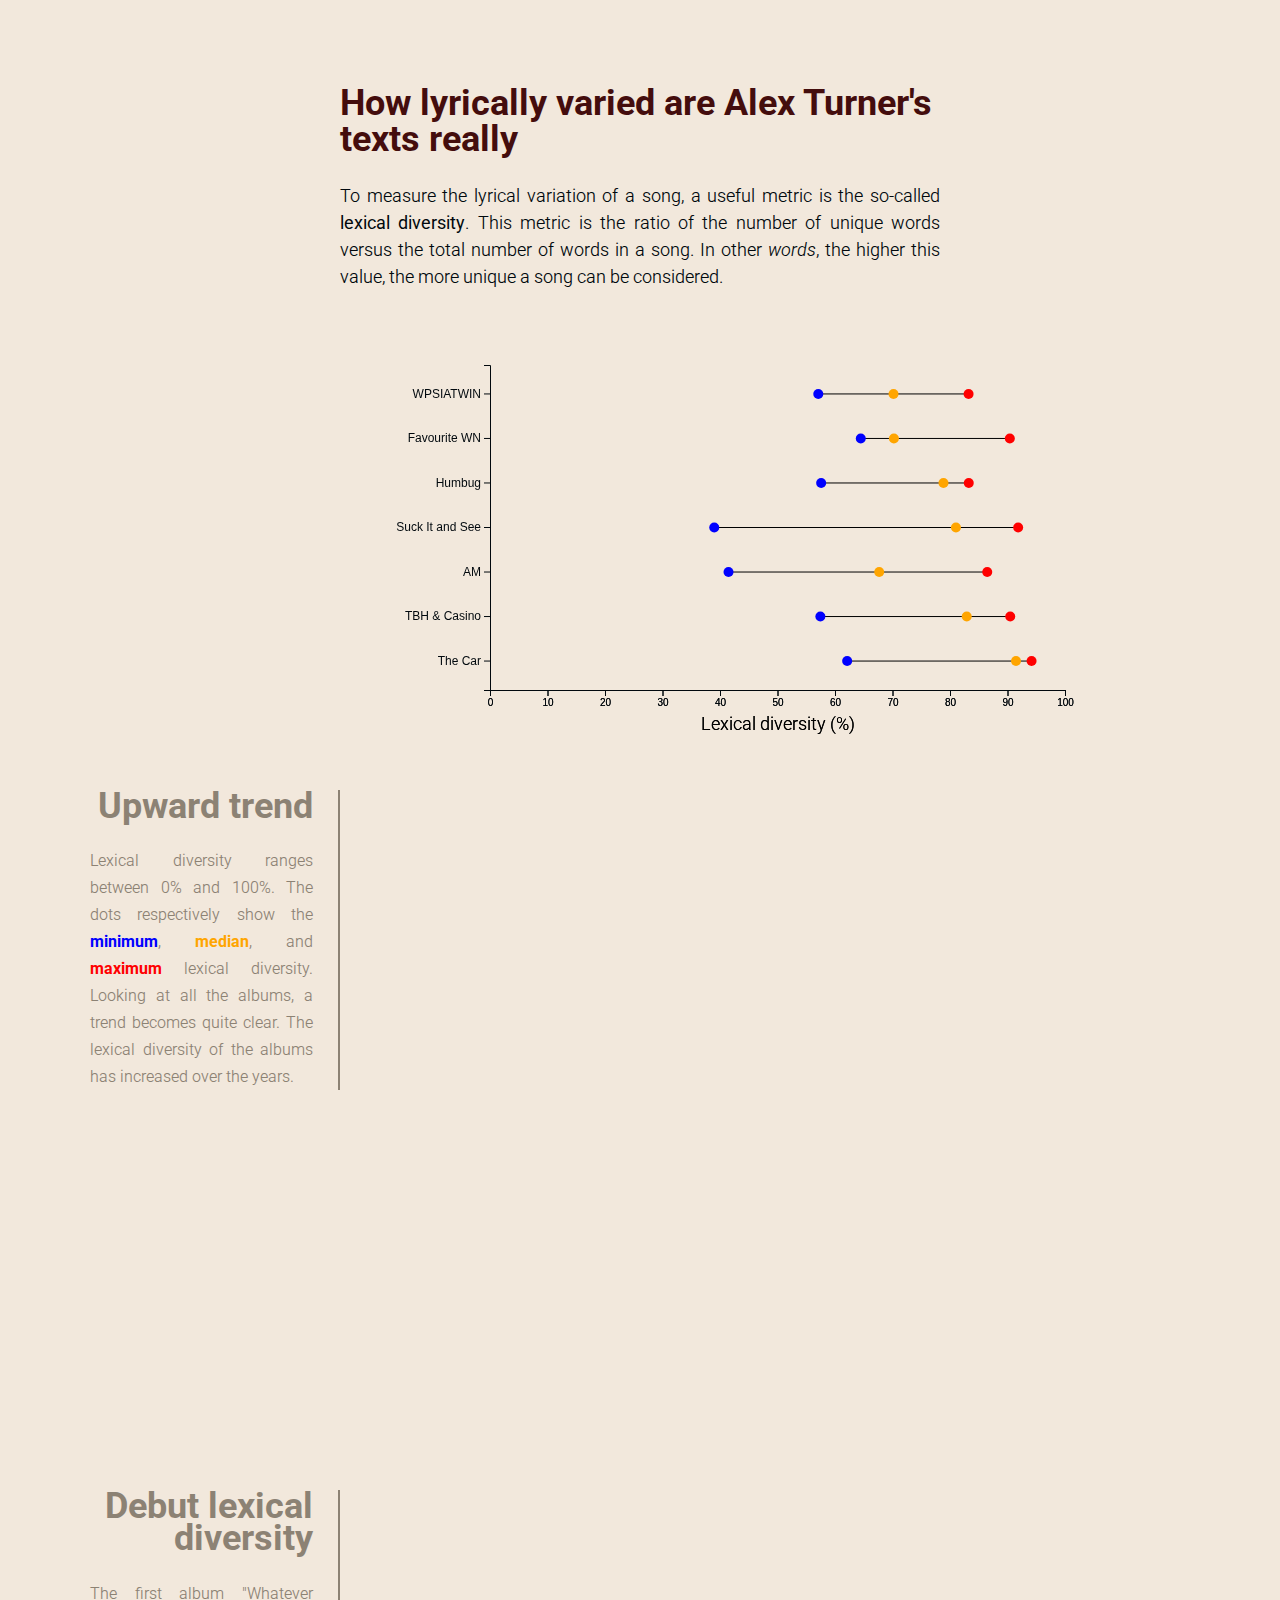
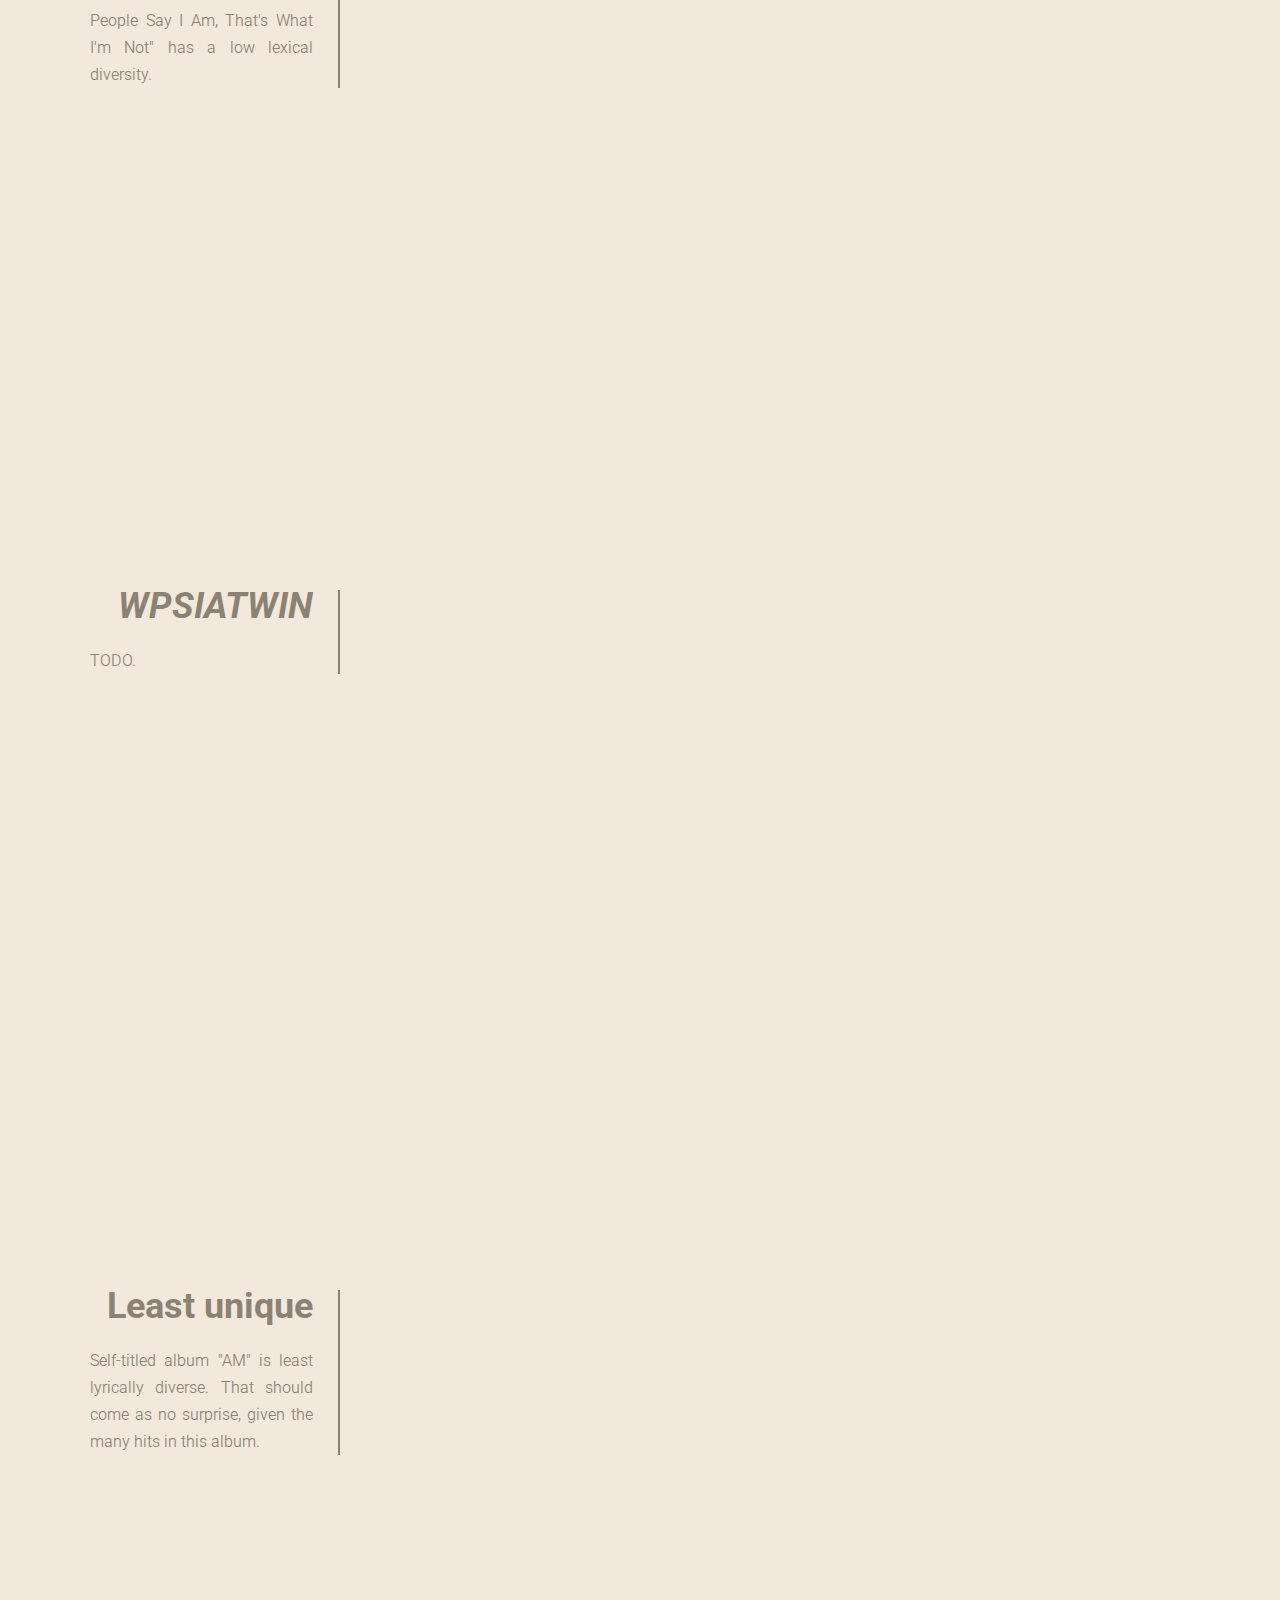
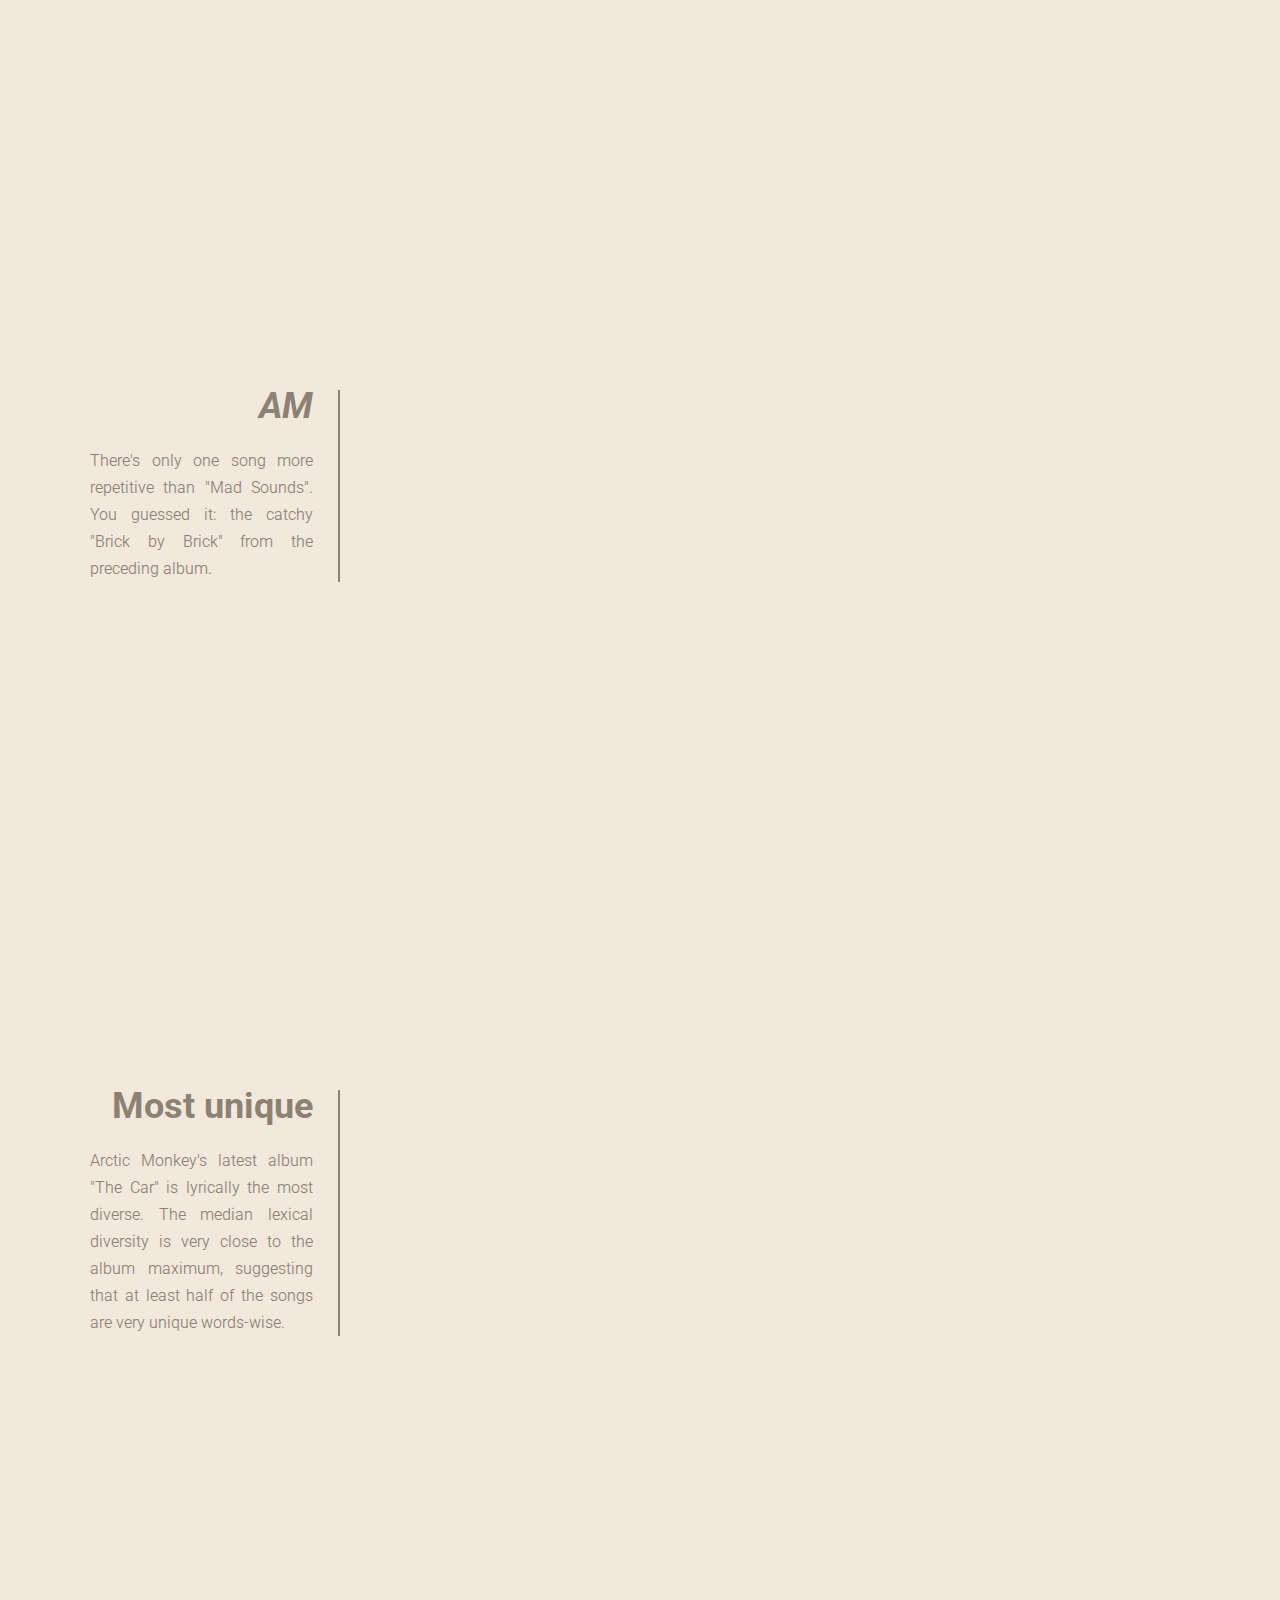
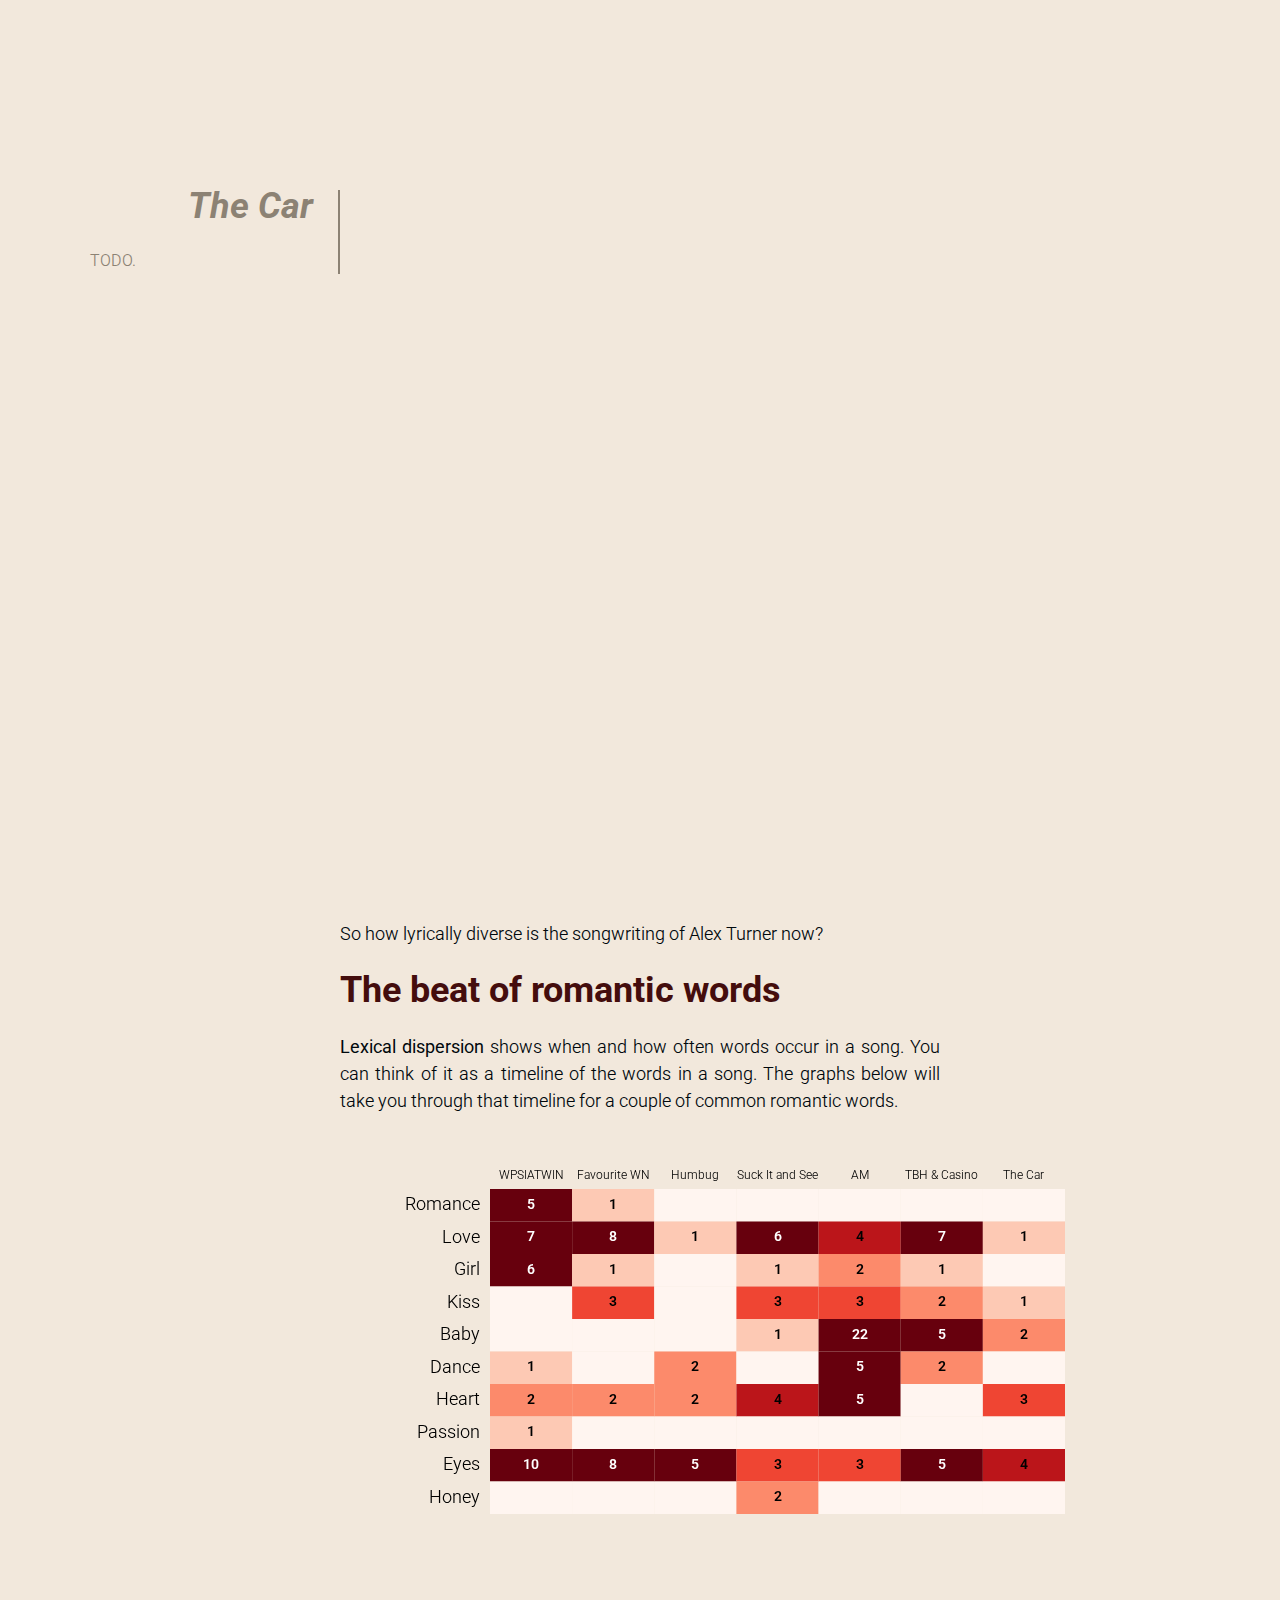
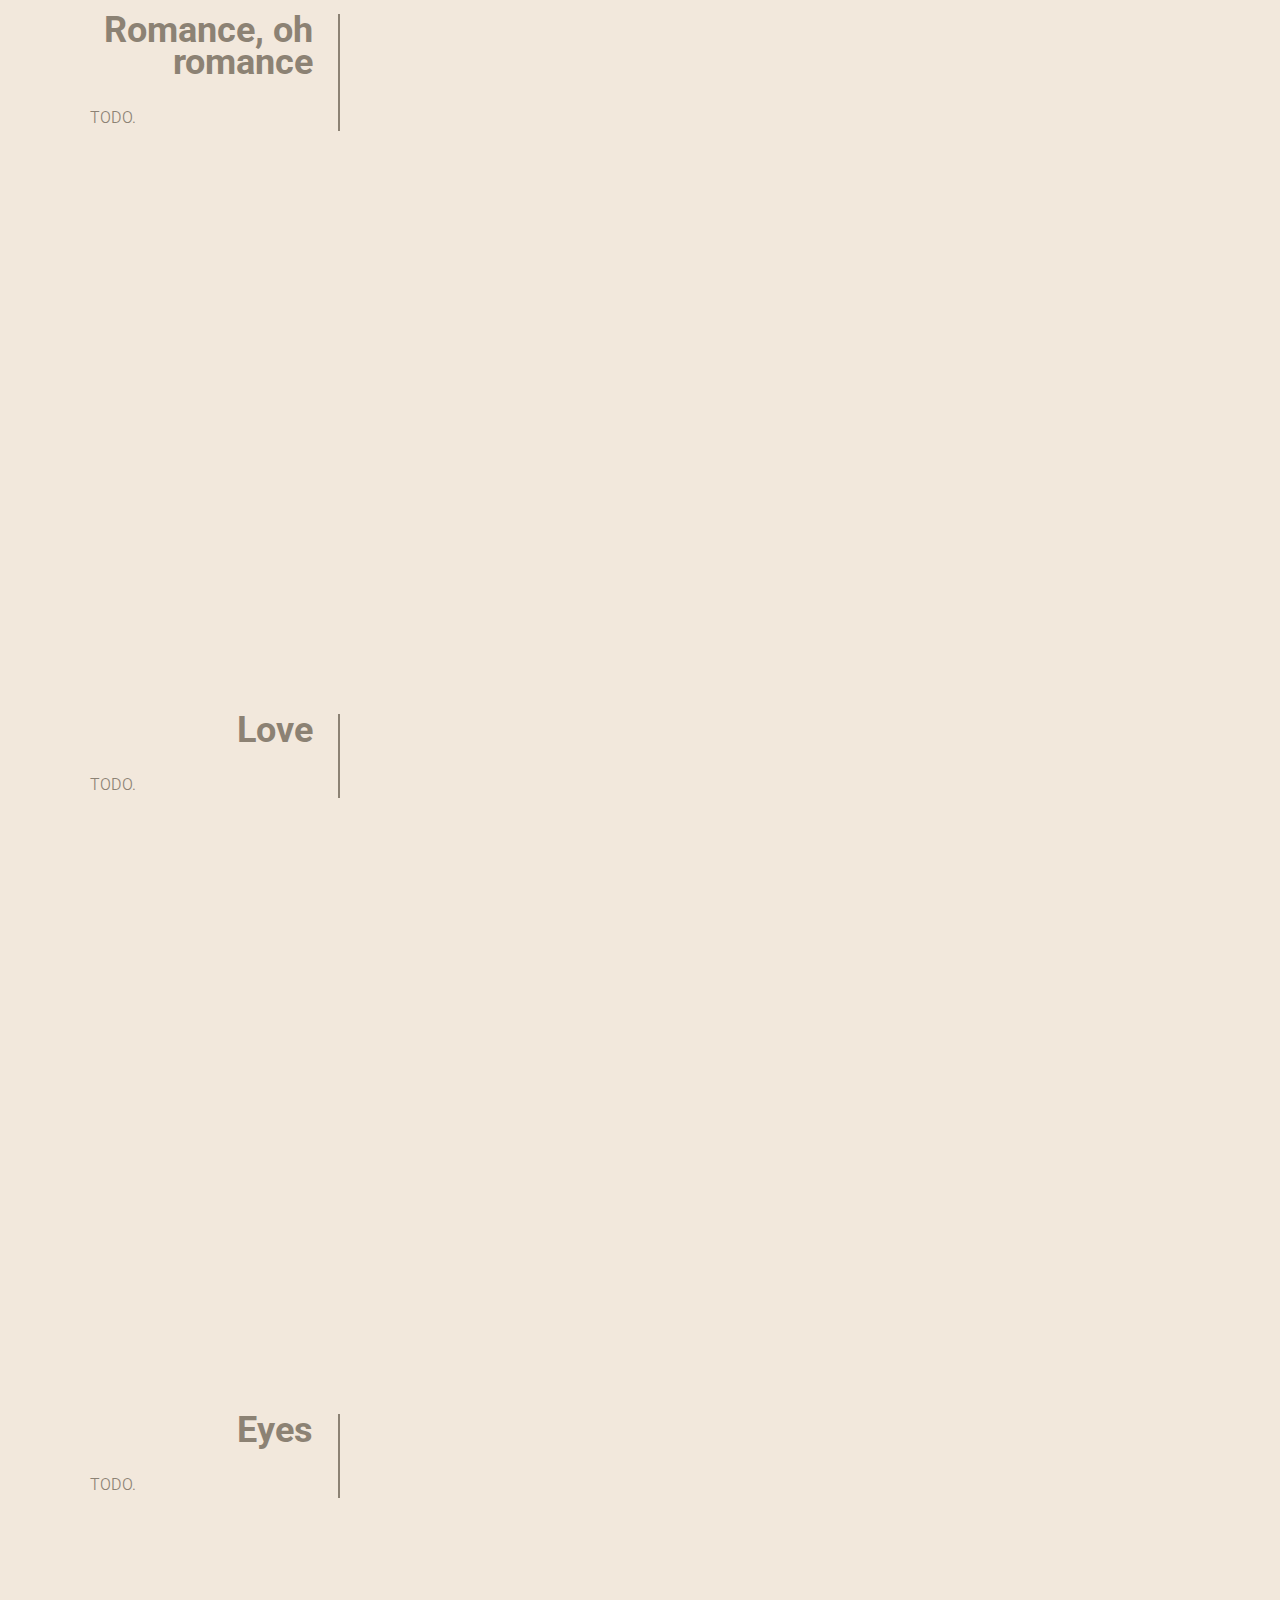
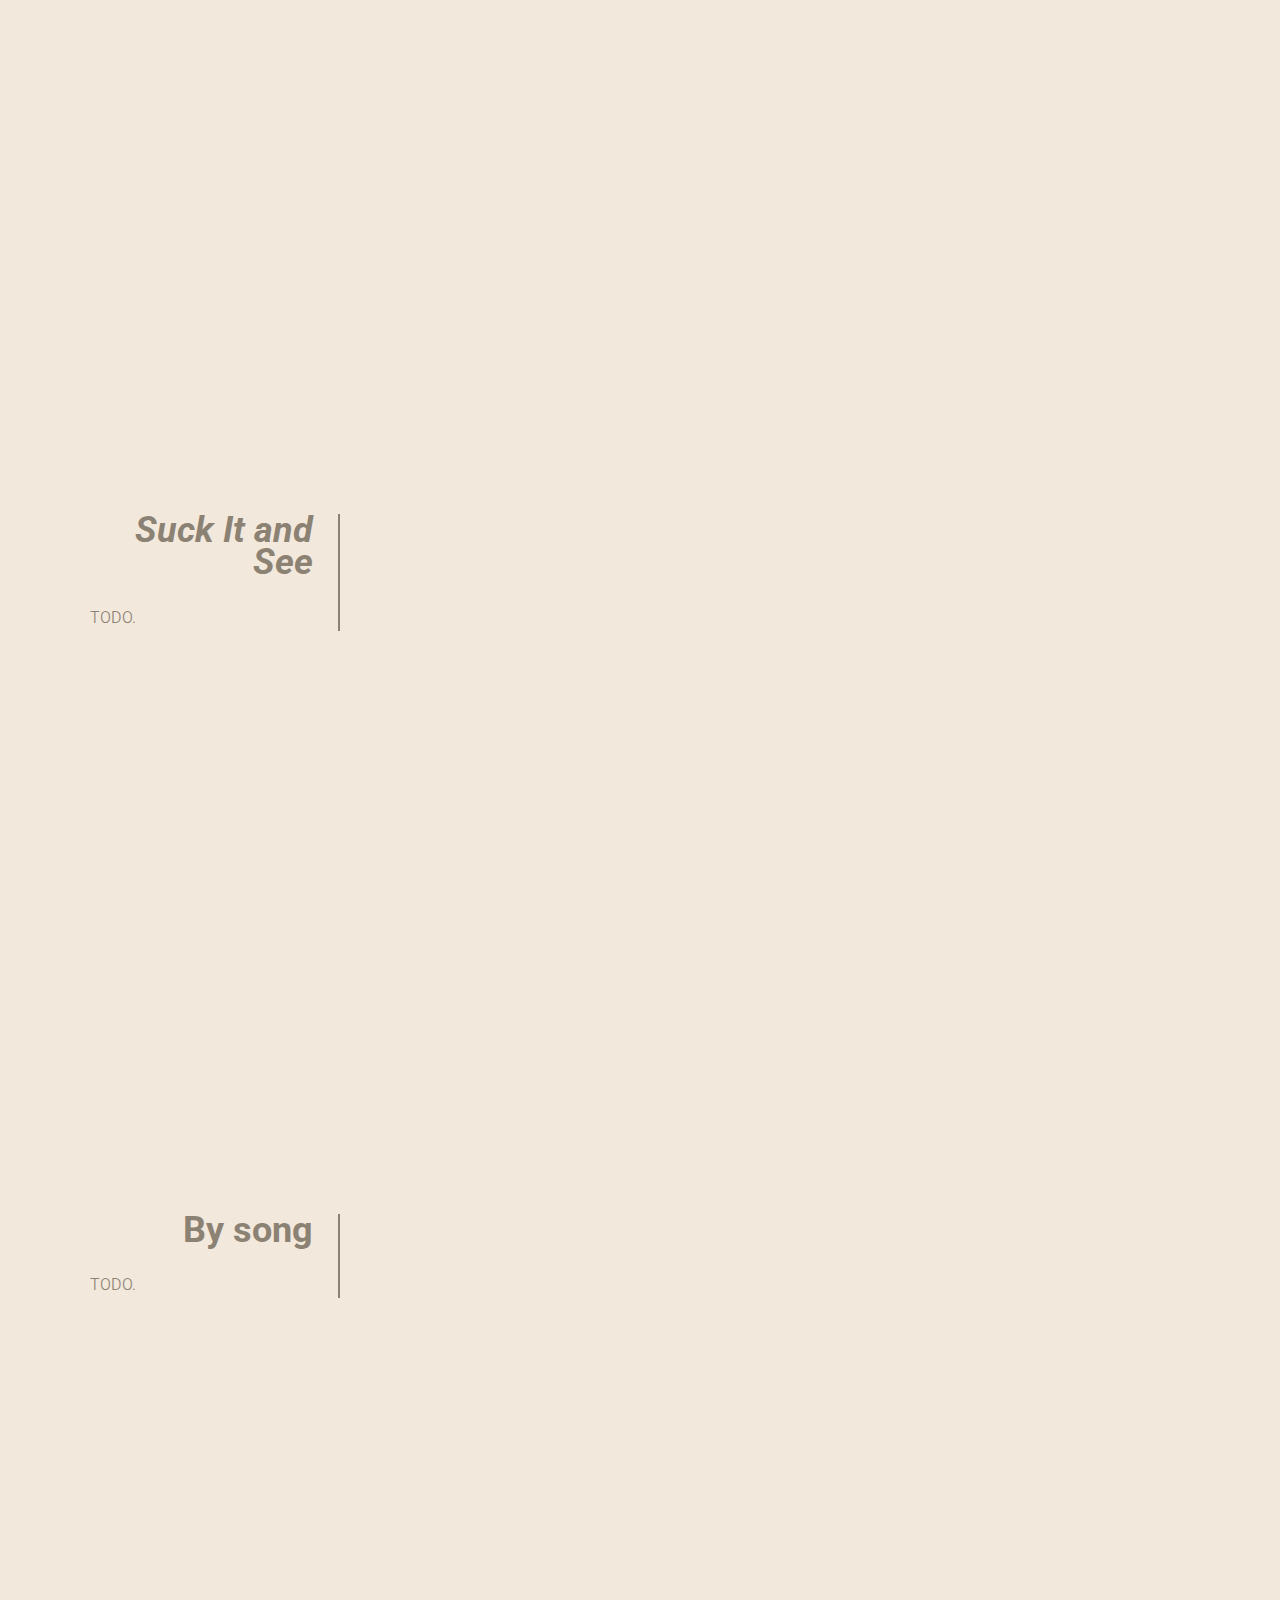
==== commit ba32422f: "zooms dispersion" ====
--- a/scrolly/index.html
+++ b/scrolly/index.html
@@ -262,37 +262,58 @@
 
         <article>
             <div class="step" data-step="1">
-                <h2>Cute</h2>
-                <p>
-                    Very nice.
+                <h2>Romance, oh romance</h2>
+                <p>
+                    TODO.
                 </p>
             </div>
             
             <div class="step" data-step="2">
-                <h2>Romance</h2>
-                <p>
-                    So romantic.
+                <h2>Love</h2>
+                <p>
+                    TODO.
                 </p>
             </div>
 
             <div class="step" data-step="3">
-                <h2>TODO</h2>
+                <h2>Eyes</h2>
                 <p>
                     TODO.
                 </p>
             </div>
 
             <div class="step" data-step="4">
-                <h2>TODO</h2>
+                <h2><i>Suck It and See</i></h2>
                 <p>
                     TODO.
                 </p>
             </div>
 
             <div class="step" data-step="5">
-                <h2>TODO</h2>
-                <p>
-                    TODO.
+                <h2>By song</h2>
+                <p>
+                    TODO.
+                </p>
+            </div>
+
+            <div class="step" data-step="6">
+                <h2>Love again</h2>
+                <p>
+                    TODO.
+                </p>
+            </div>
+
+            <div class="step" data-step="7">
+                <h2><i>WPSIATWIN</i></h2>
+                <p>
+                    TODO.
+                </p>
+            </div>
+
+            <div class="step" data-step="8">
+                <h2><i>Humbug</i></h2>
+                <p>
+                    We end on a not so romantic note.
                 </p>
             </div>
         </article>
--- a/scrolly/style.css
+++ b/scrolly/style.css
@@ -26,12 +26,8 @@
     transition: background-color 0.3s ease-in-out;
 }
 
-.styled-button:hover {
+.styled-button:hover, .styled-button:focus {
     background-color: #2980b9;
-}
-
-.styled-button:active {
-    background-color: #311e09;
 }
 
 #discography {
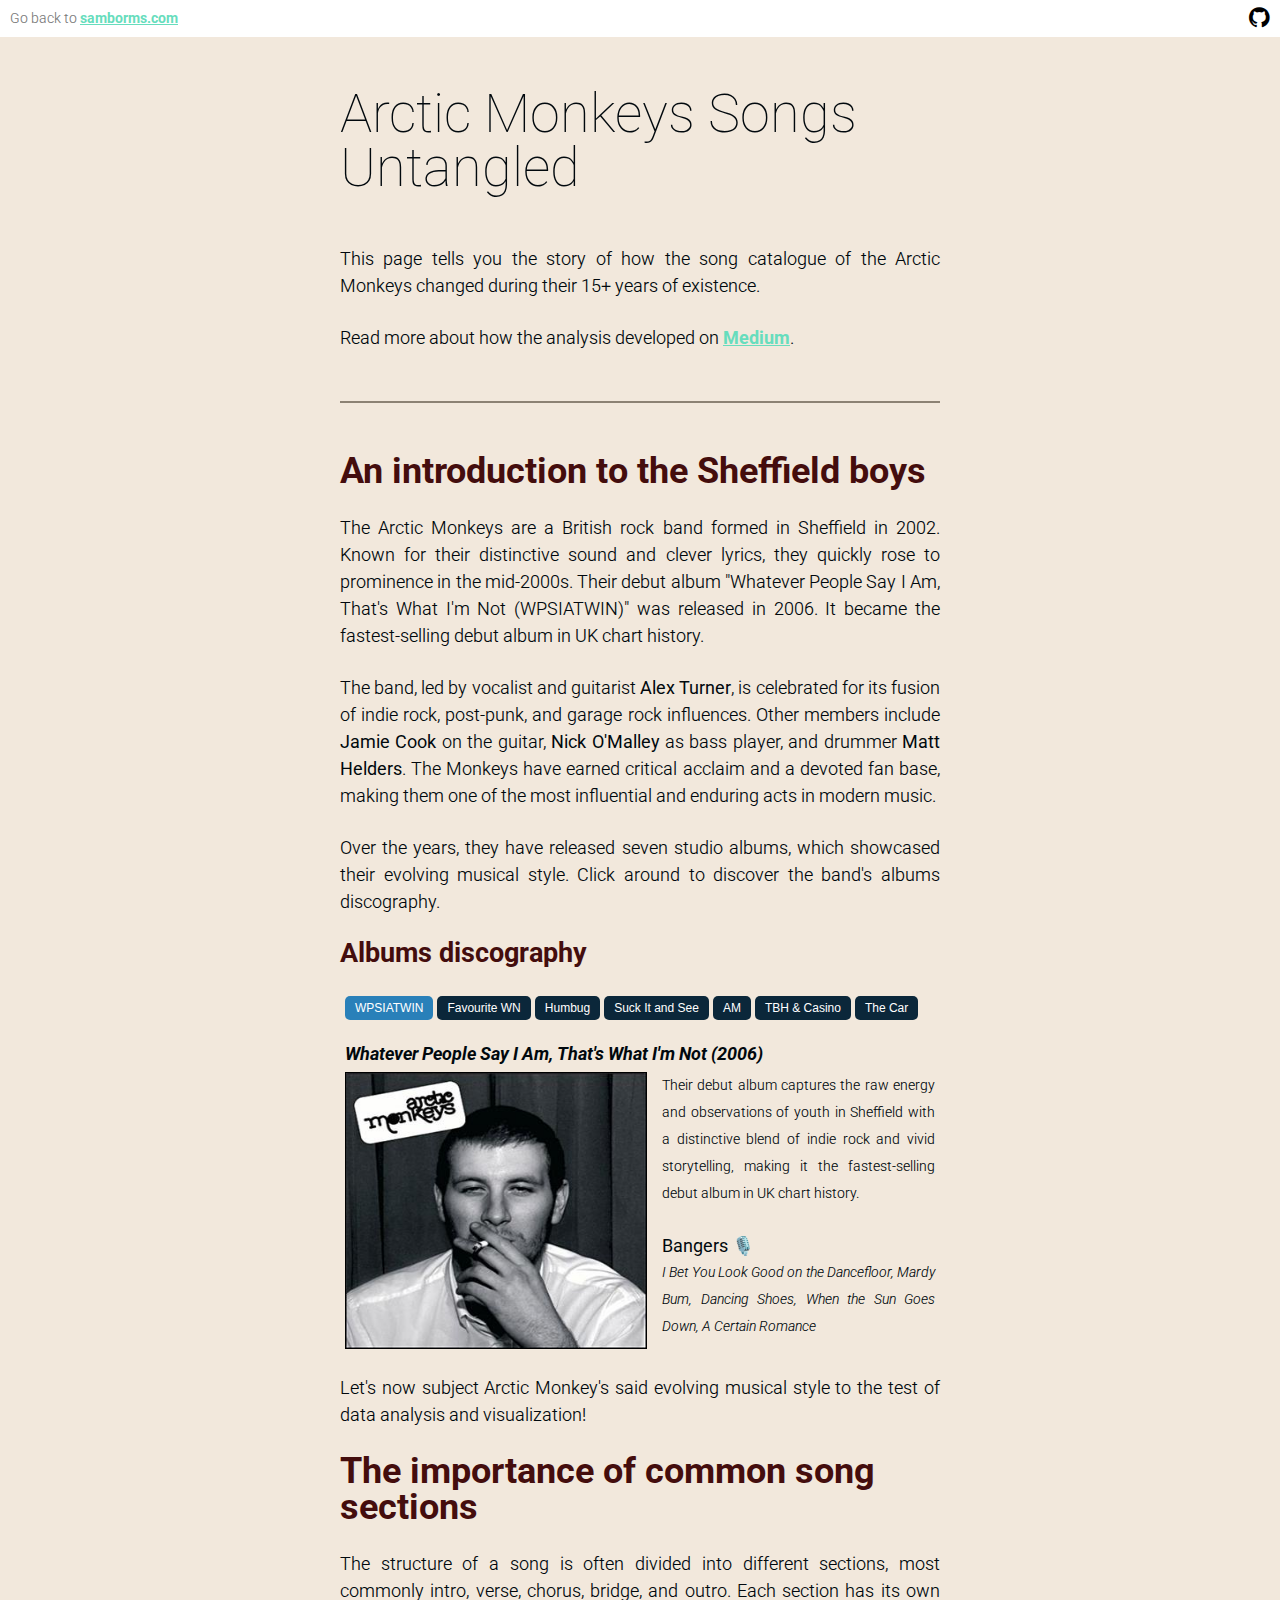
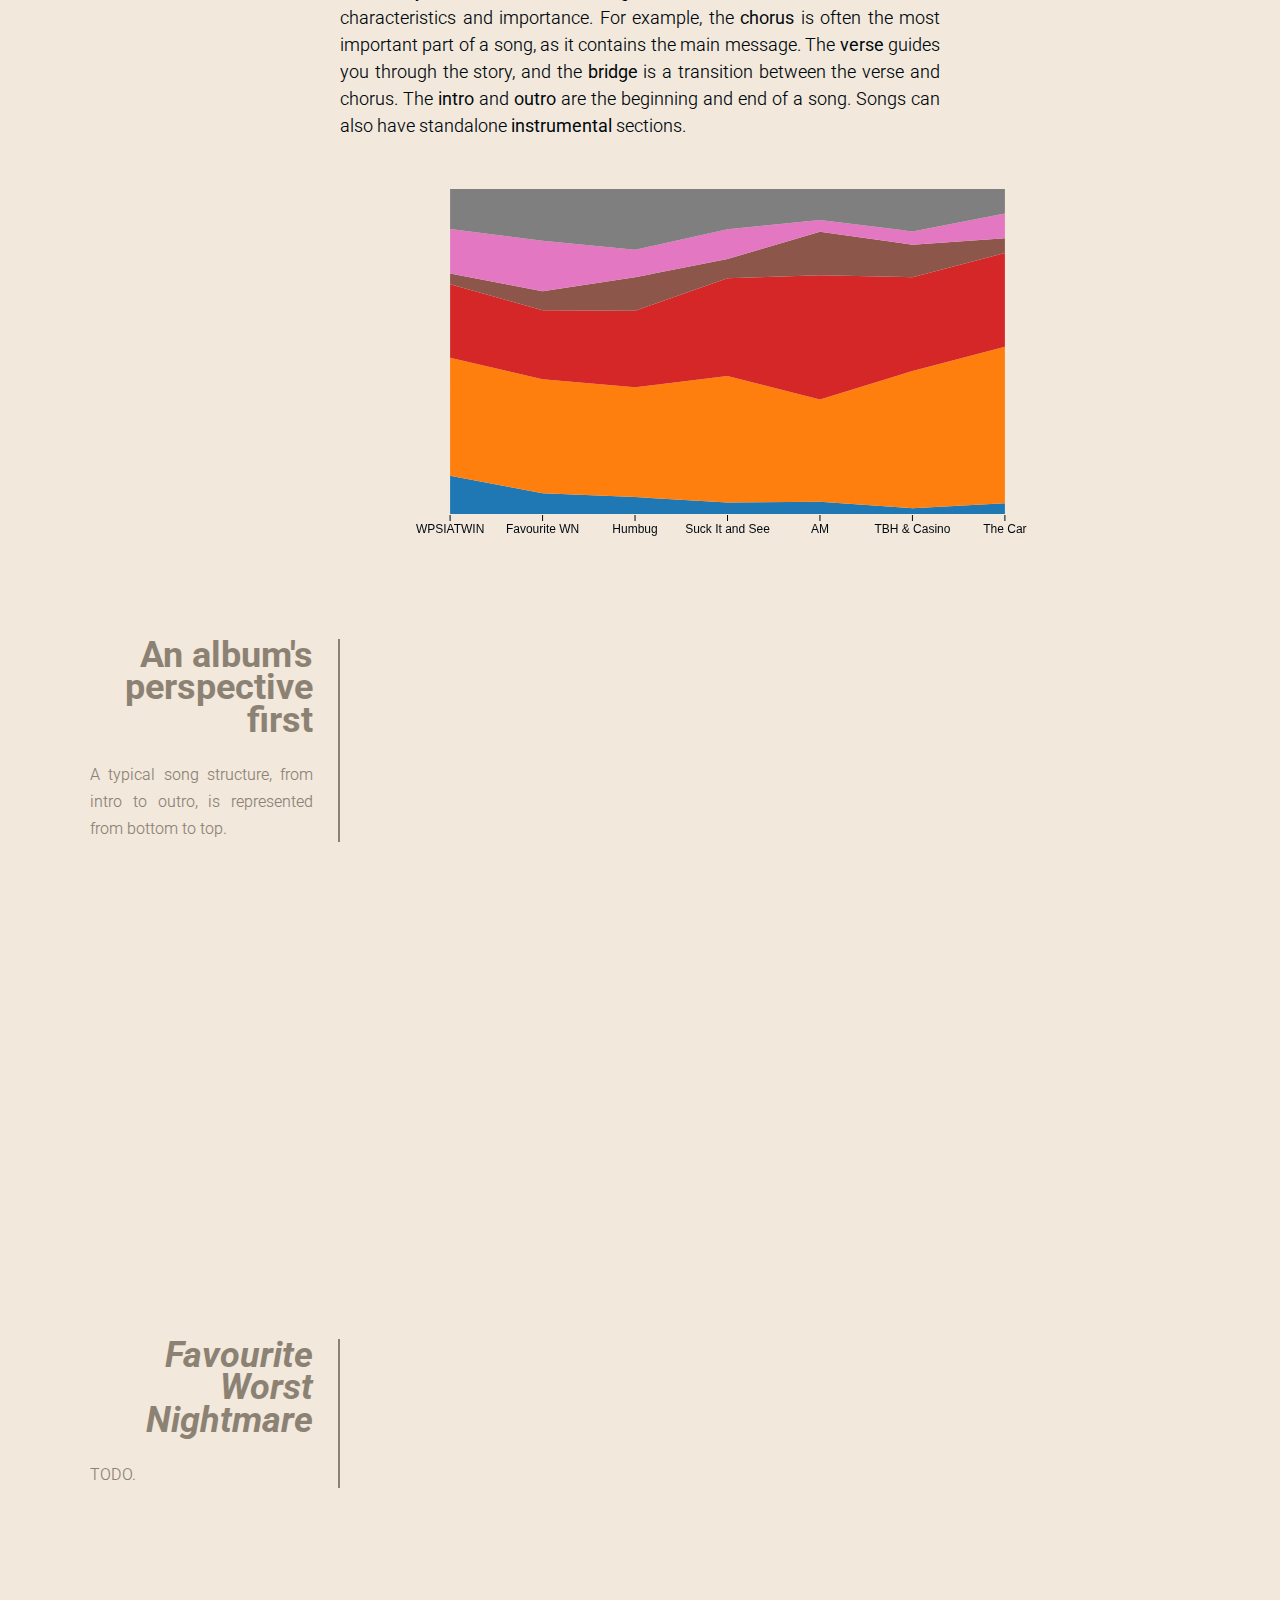
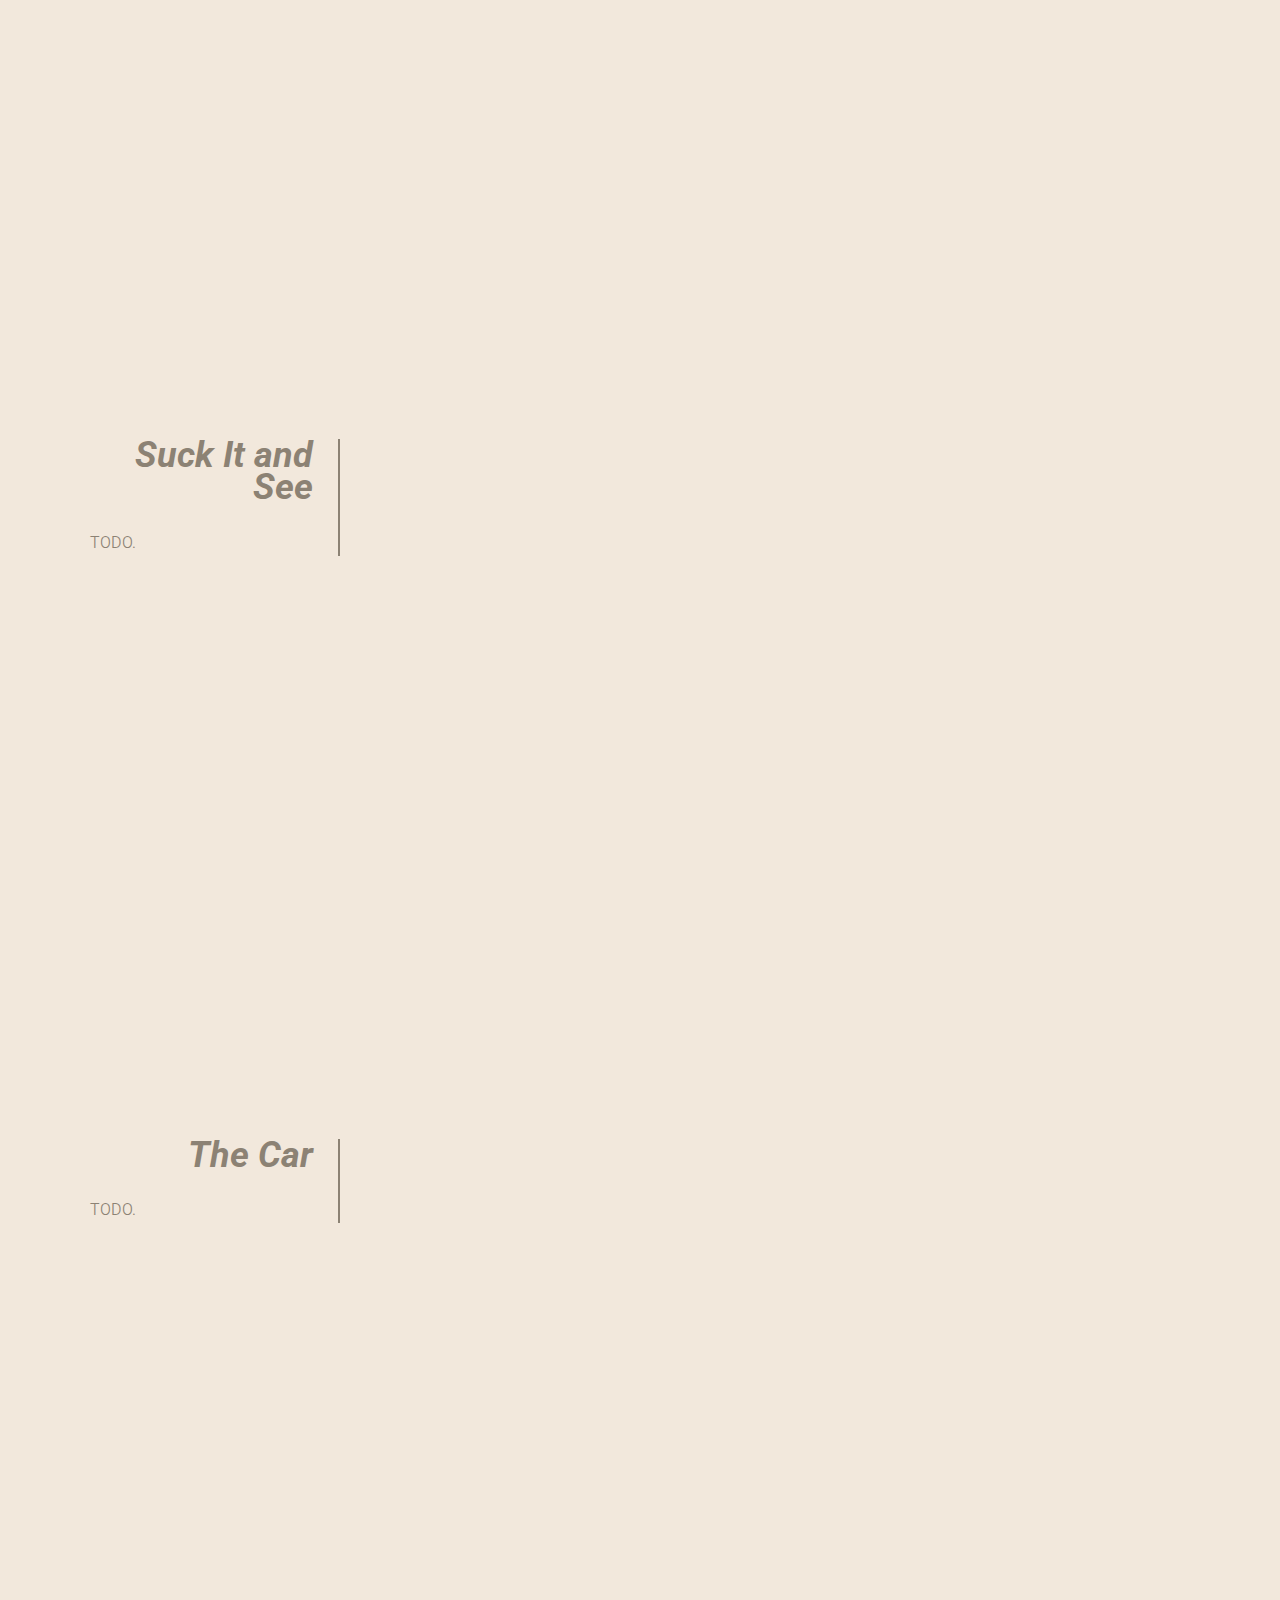
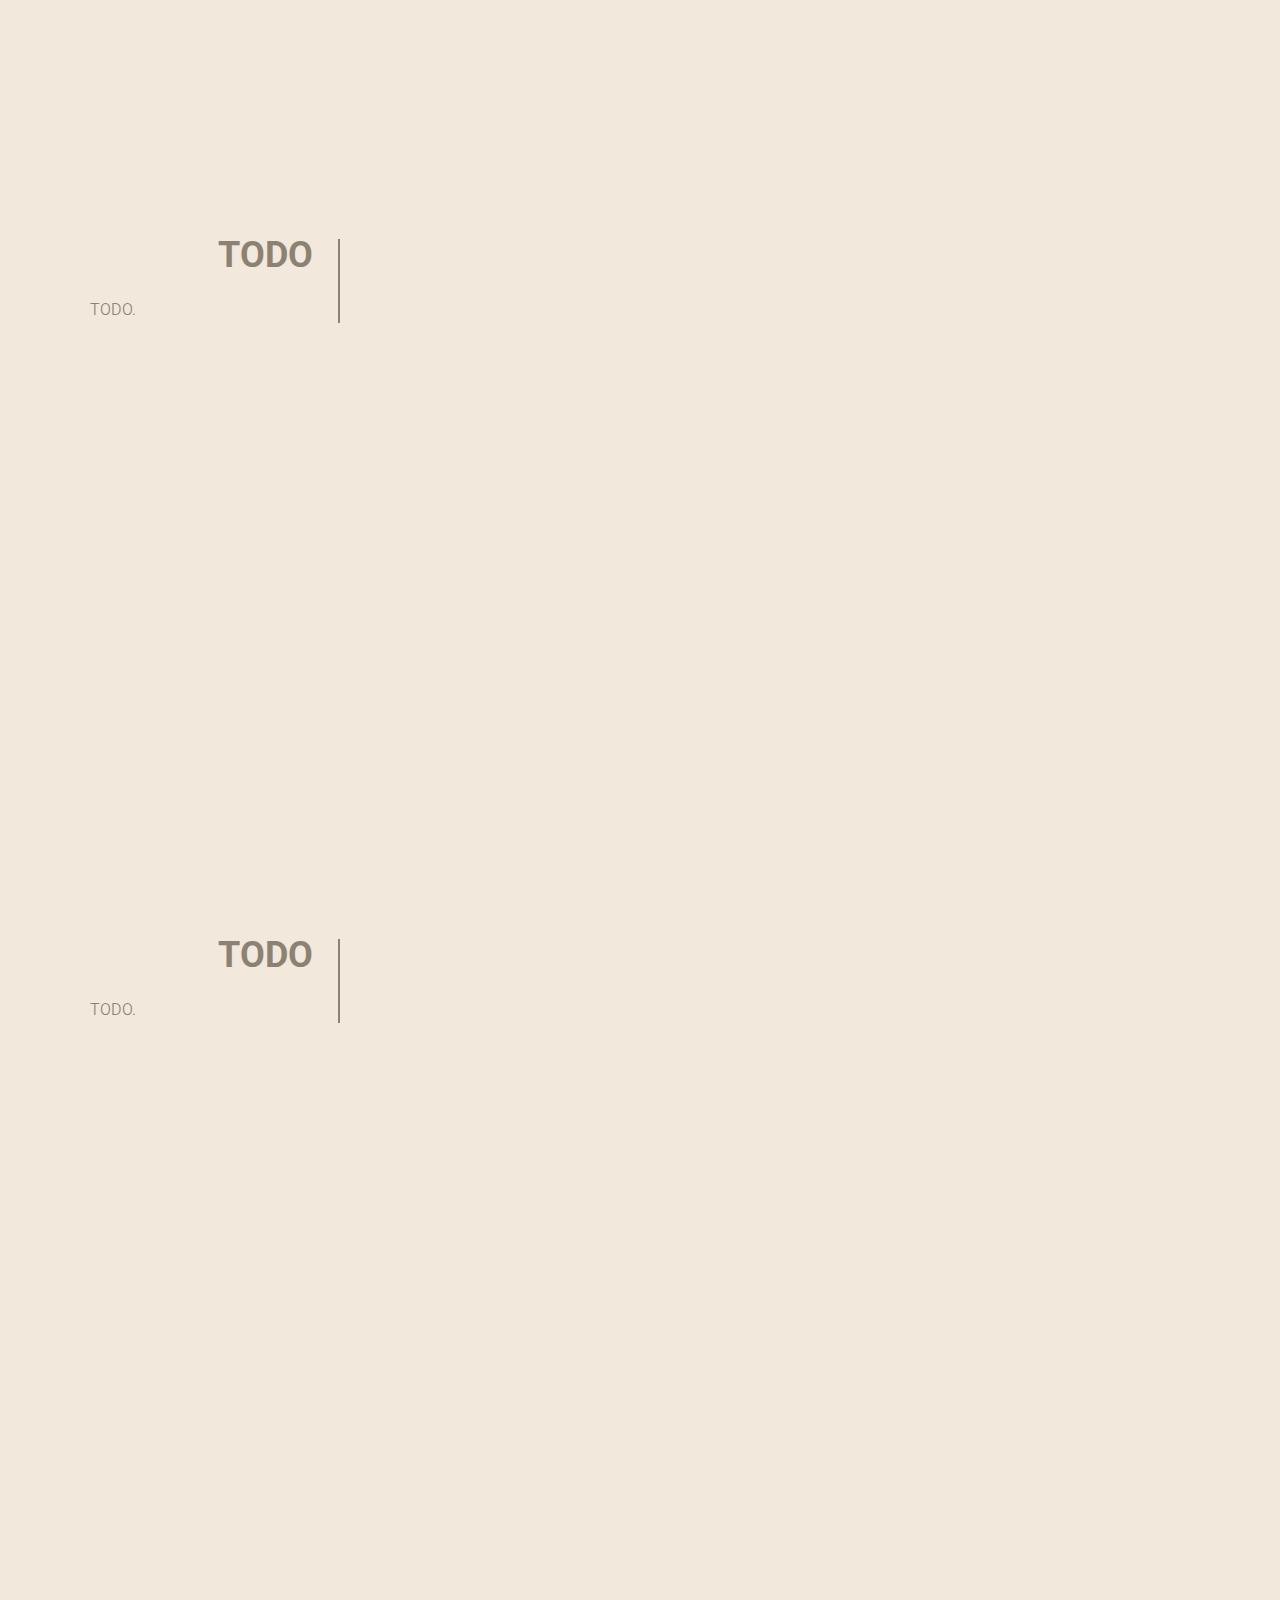
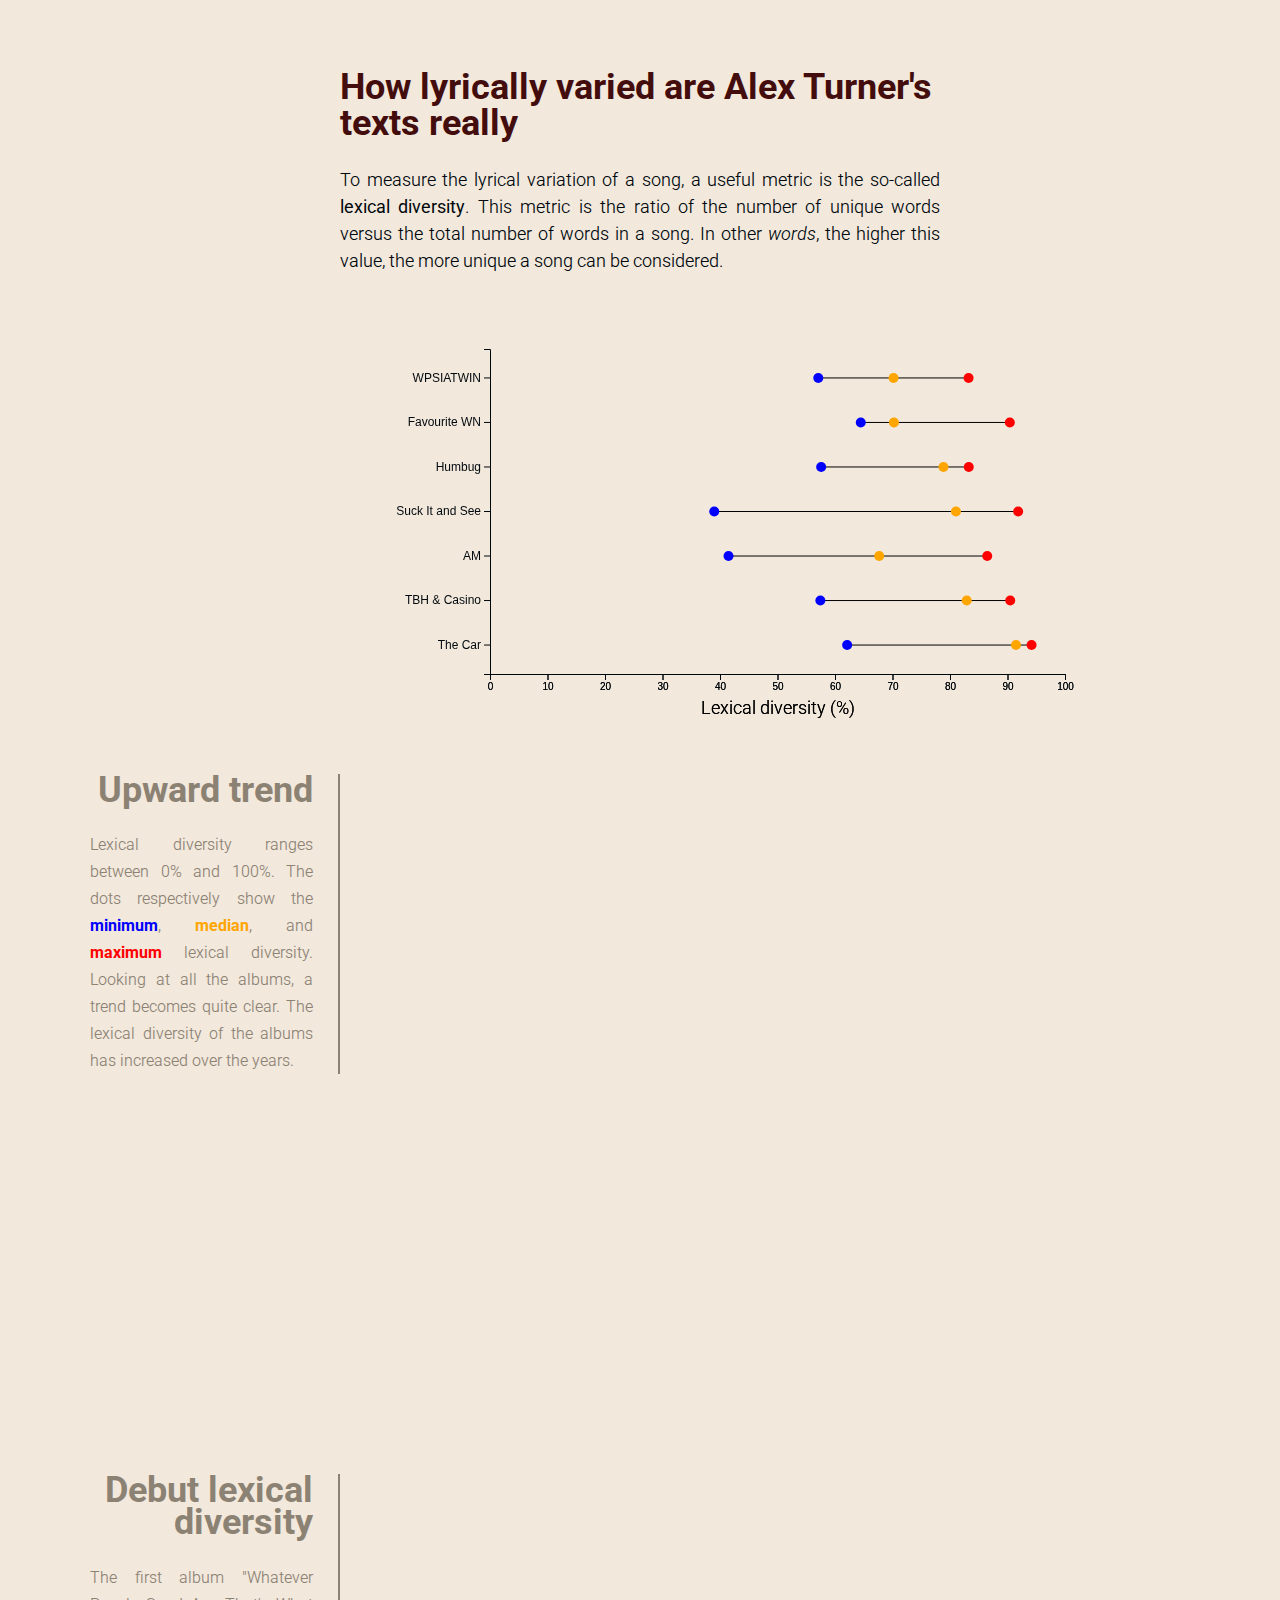
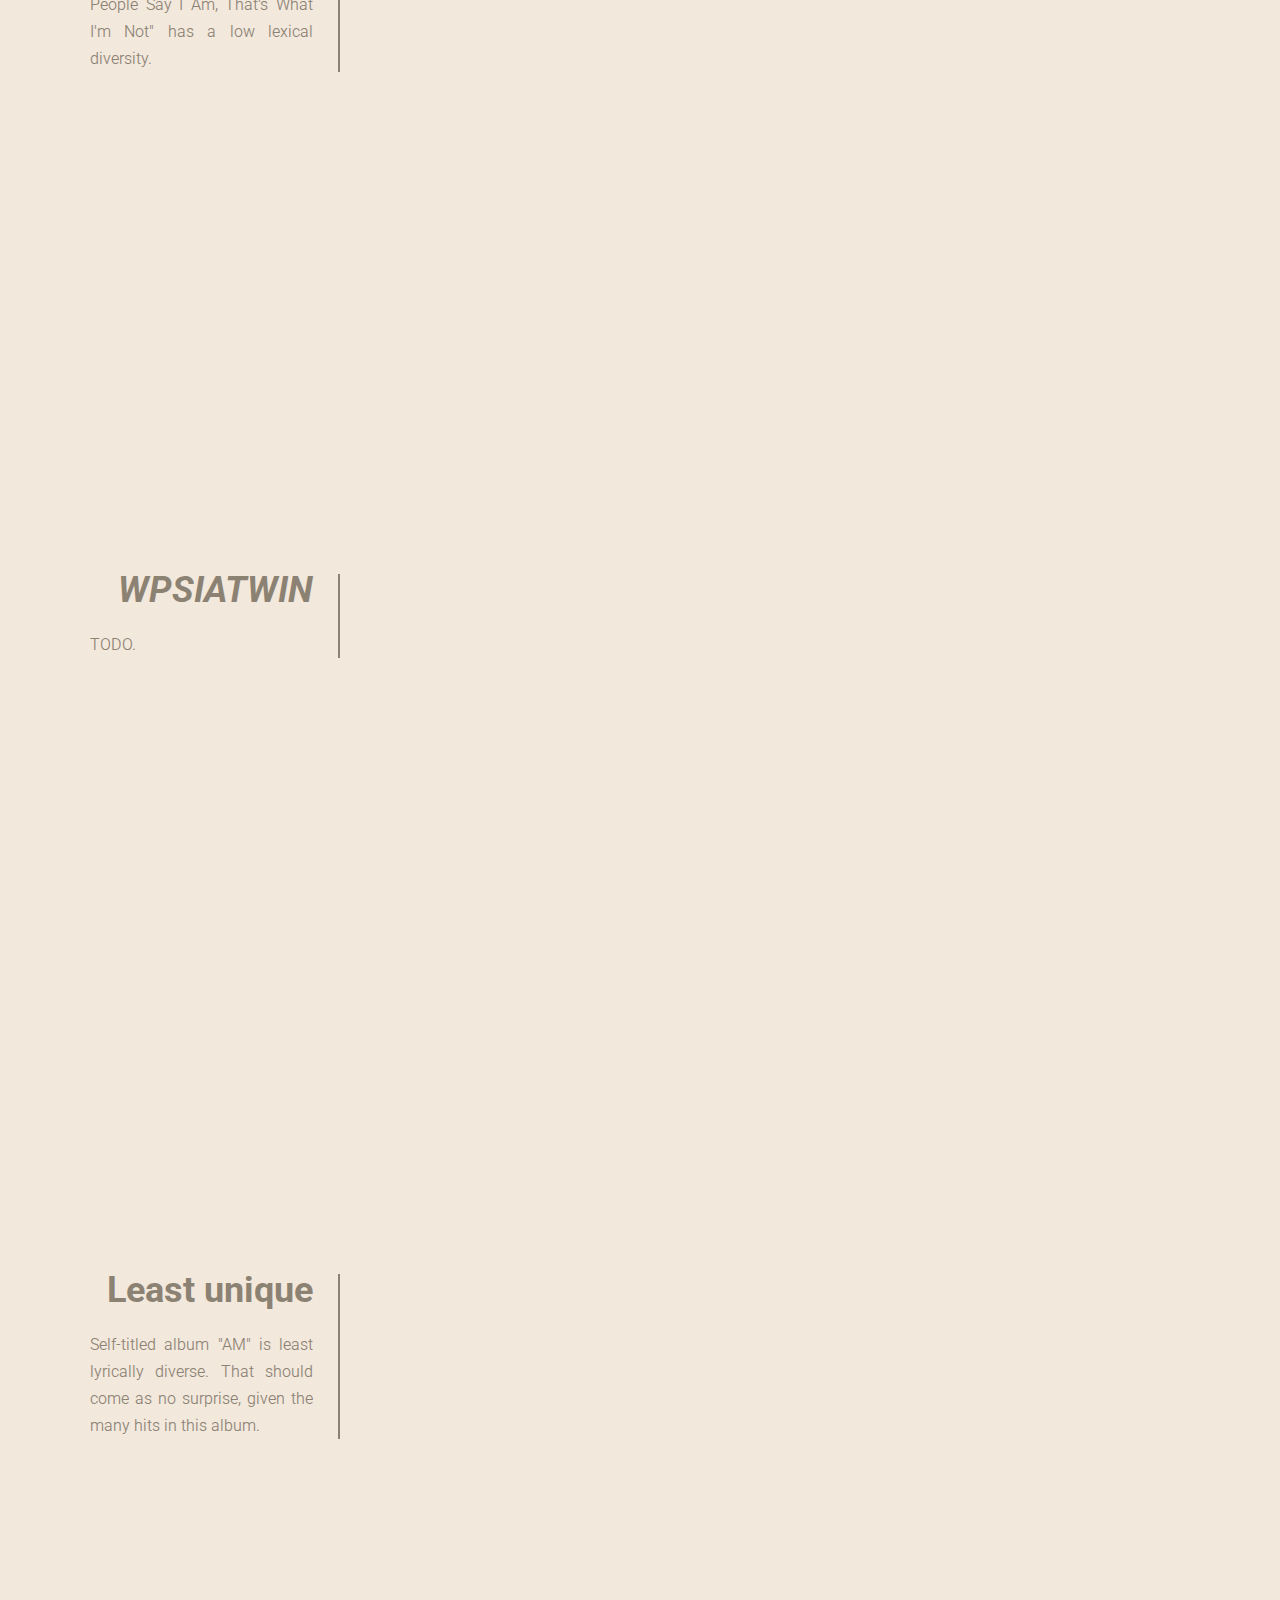
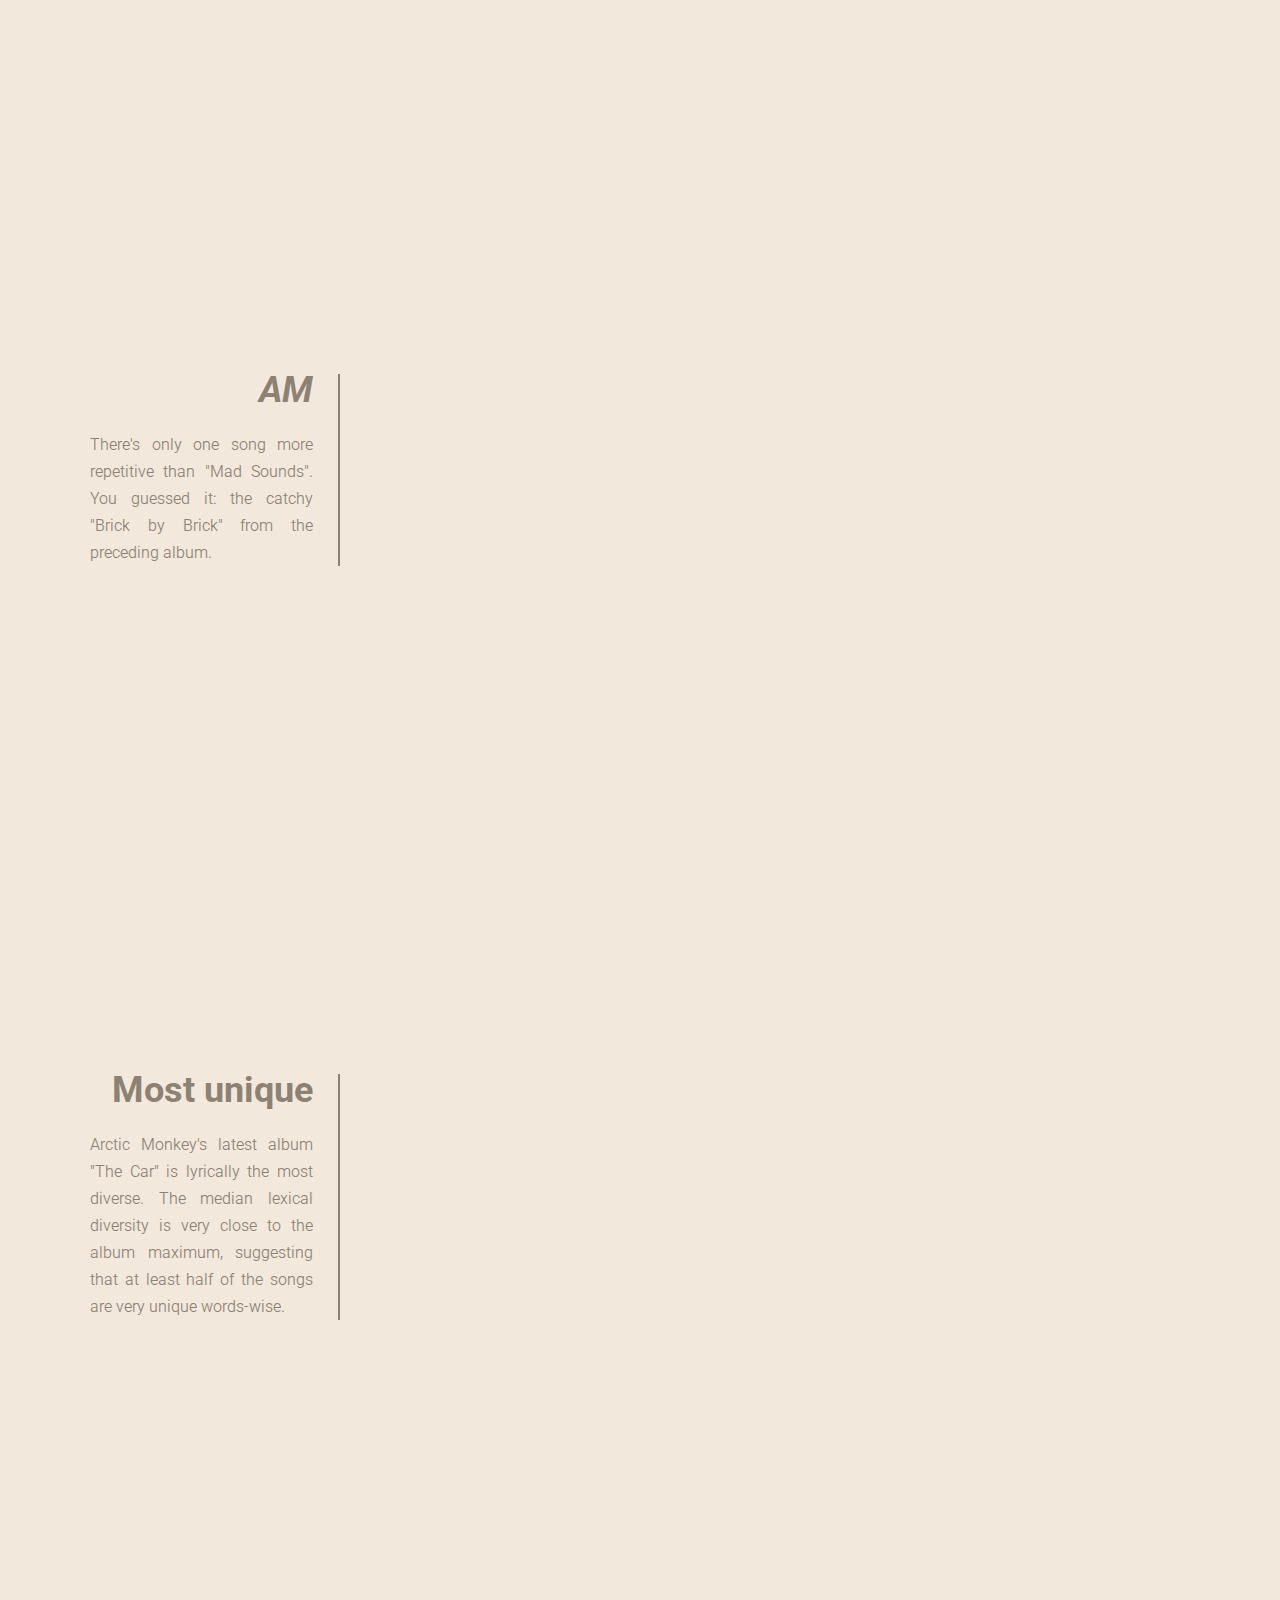
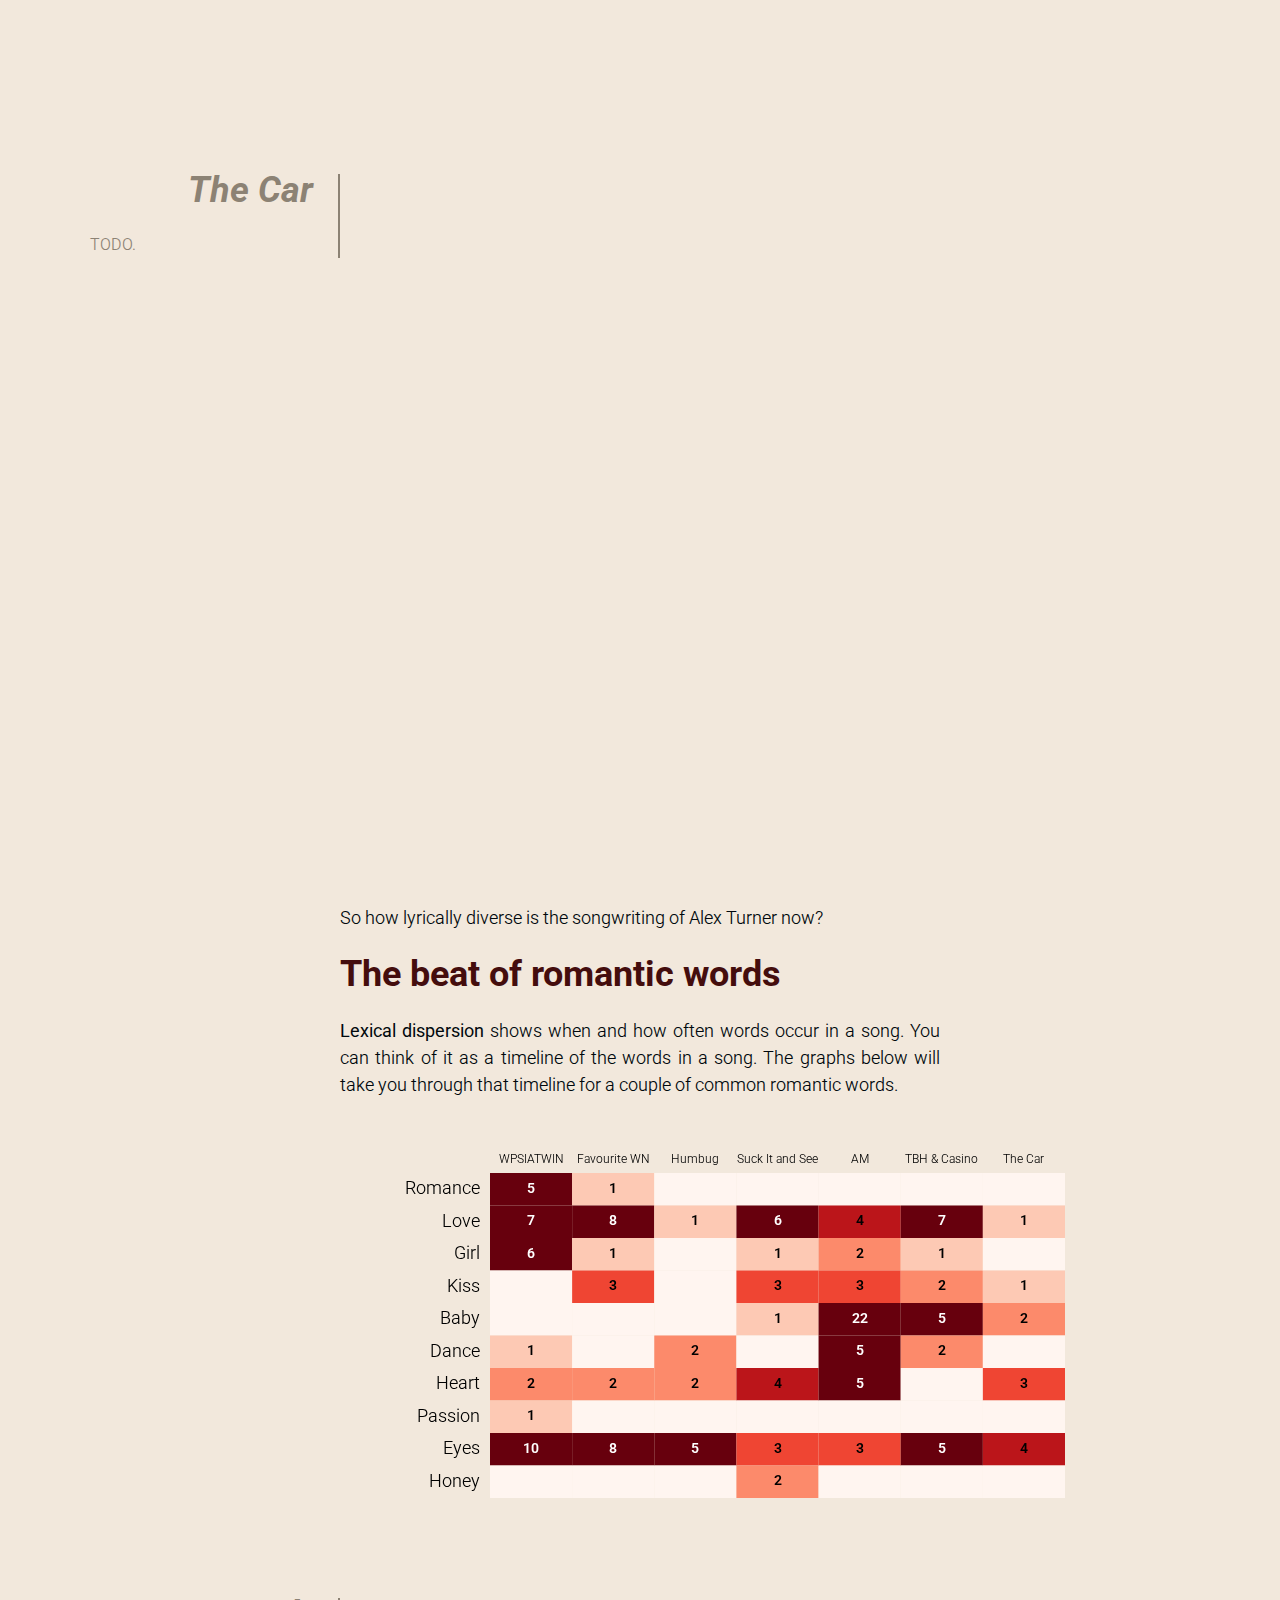
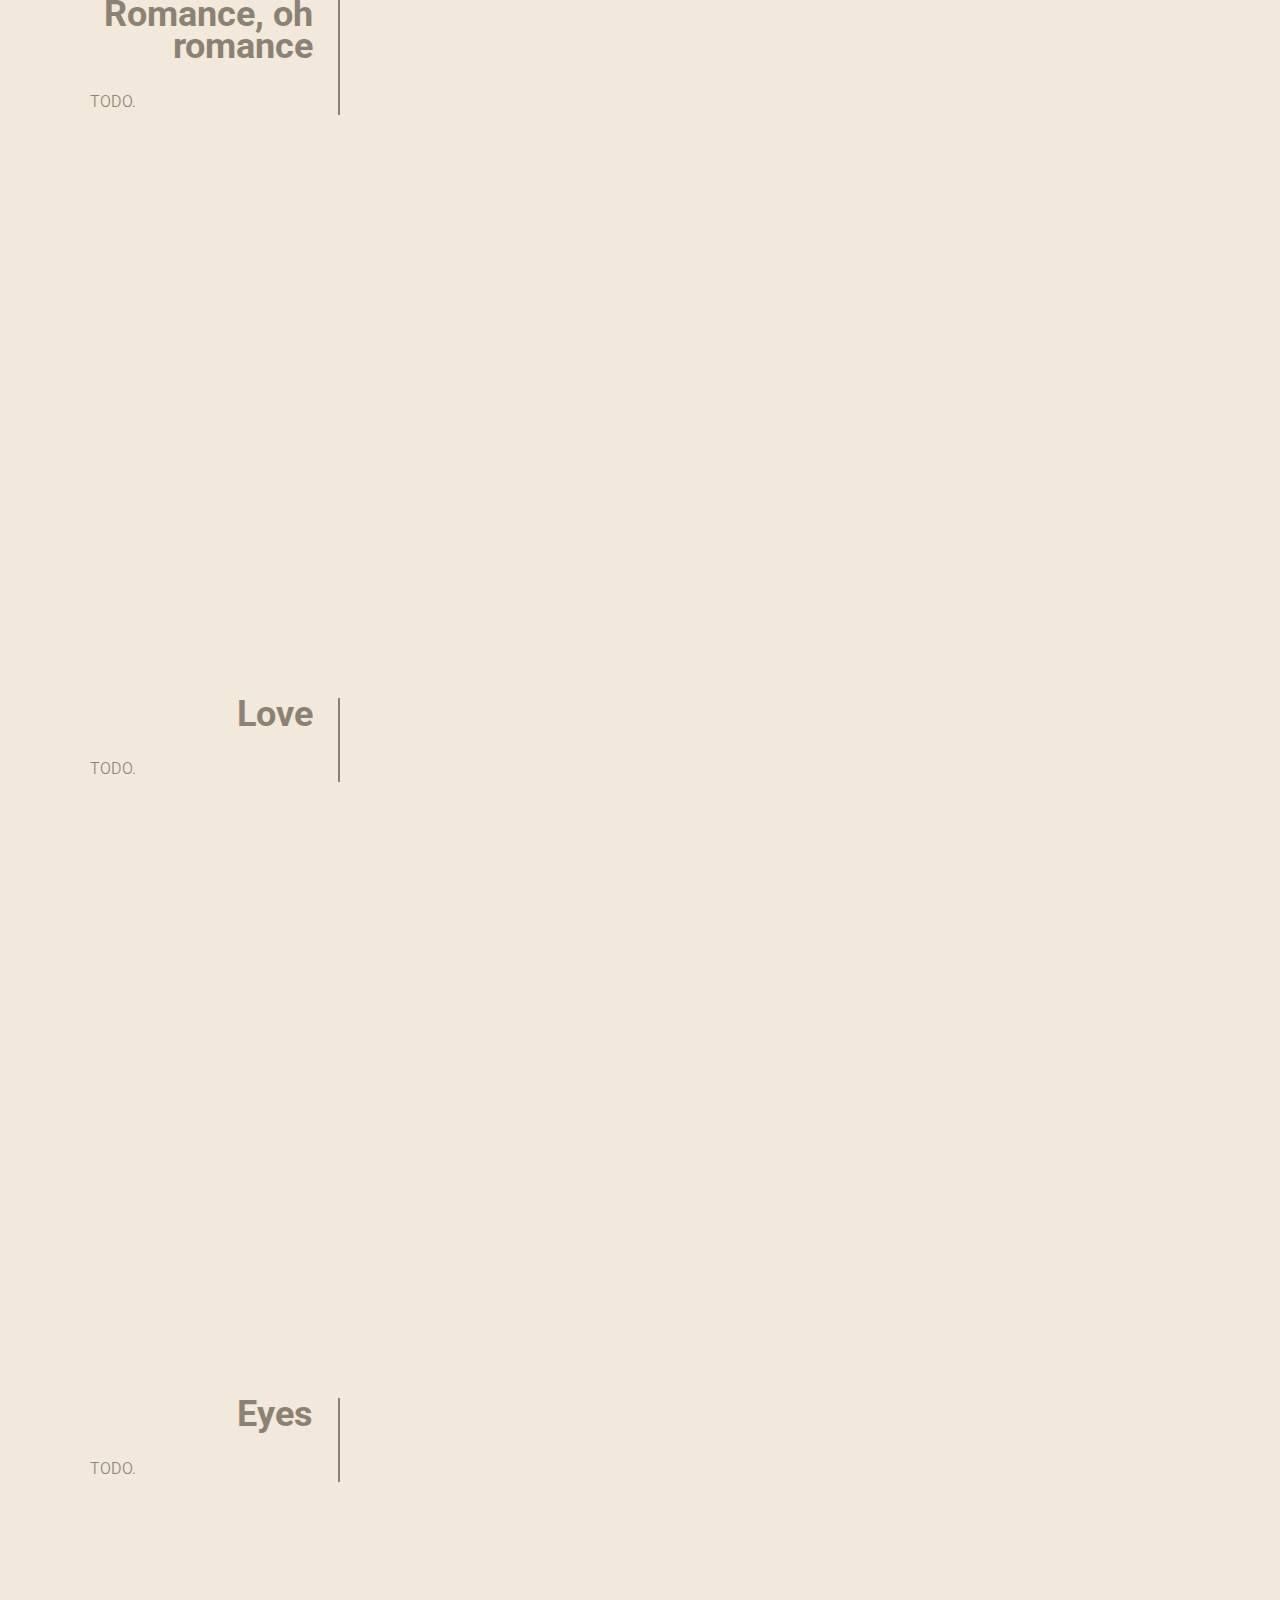
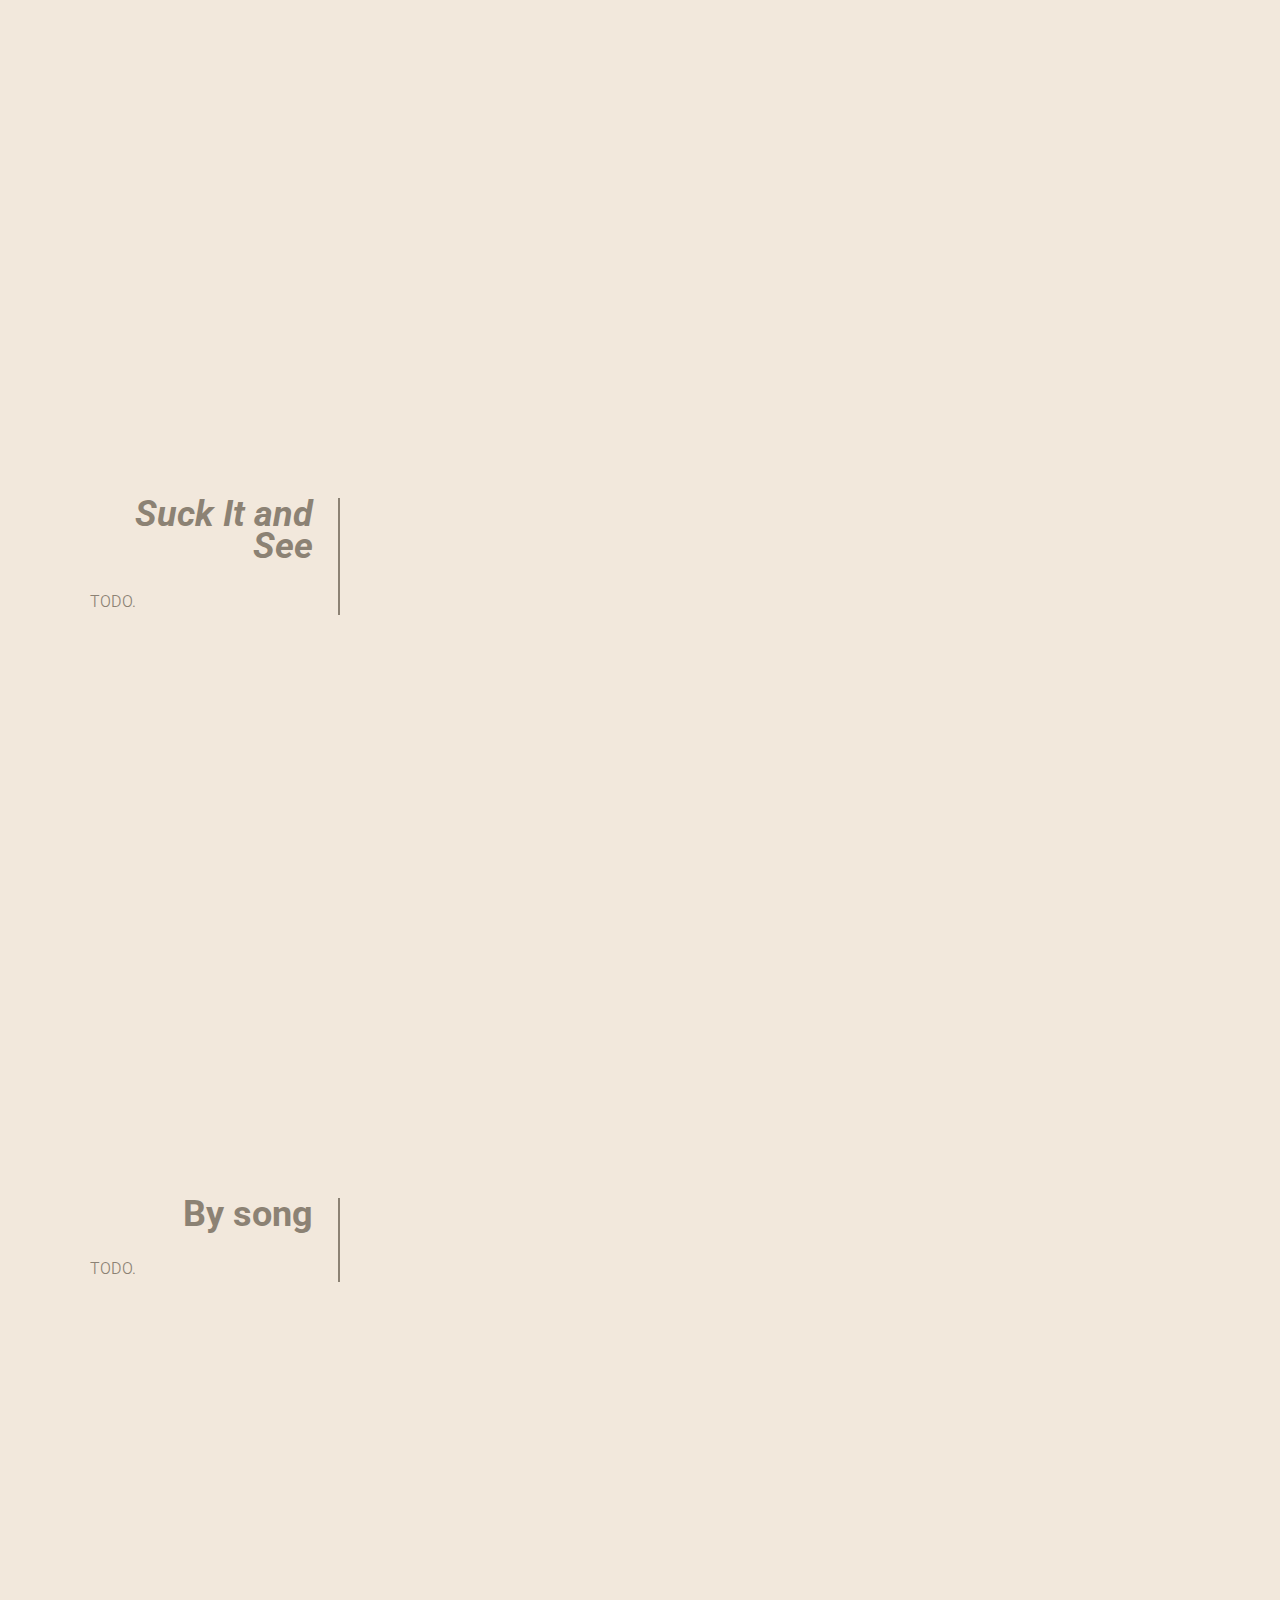
==== commit 590ee69e: "ditjes-datjes" ====
--- a/scrolly/index.html
+++ b/scrolly/index.html
@@ -1,39 +1,43 @@
 <!DOCTYPE html>
 <html>
   <head>
-      <meta charset="utf-8" />
-      <meta http-equiv="X-UA-Compatible" content="IE=edge" />
-      <meta name="viewport" content="width=device-width, initial-scale=1" />
-
-      <title>Arctic Monkeys Songs Untangled</title>
-      <meta name="description" content="Arctic Monkeys Songs Untangled" />
-
-      <!-- Load (external) scripts here -->
-      <script defer src="src/d3.5.9.1.min.js"></script>
-      <script defer src="src/intersection-observer.js"></script>
-      <script defer src="src/stickyfill.min.js"></script>
-      <script defer src="src/scrollama.min.js"></script>
-    
-      <script defer src="data/importanceAlbums.js"></script>
-      <script defer src="data/importanceSongs.js"></script>
-      <script defer src="data/diversityAlbums.js"></script>
-      <script defer src="data/diversitySongs.js"></script>
-      <script defer src="data/dispersionAlbums.js"></script>
-      <script defer src="data/dispersionSongs.js"></script>
-  
-      <script defer src="utils.js"></script>
-      <script defer src="intro-albums.js"></script>
-      <script defer src="scrollama-importance.js"></script>
-      <script defer src="scrollama-diversity.js"></script>
-      <script defer src="scrollama-dispersion.js"></script>
-
-      <!-- Load (external) links here -->
-      <link rel="preconnect" href="https://fonts.googleapis.com" />
-      <link rel="preconnect" href="https://fonts.gstatic.com" crossorigin>
-
-      <link rel="stylesheet" href="https://fonts.googleapis.com/css2?family=Roboto:wght@100;300;400;700&display=swap" />
-      <link rel="stylesheet" href="https://cdnjs.cloudflare.com/ajax/libs/font-awesome/4.7.0/css/font-awesome.min.css" />
-      <link rel="stylesheet" href="style.css" />
+    <meta charset="utf-8" />
+    <meta http-equiv="X-UA-Compatible" content="IE=edge" />
+    <meta name="viewport" content="width=device-width, initial-scale=1" />
+
+    <title>Arctic Monkeys Songs Untangled</title>
+    <meta name="description" content="Arctic Monkeys Songs Untangled" />
+
+    <!-- Load (external) scripts here -->
+    <script defer src="src/d3.5.9.1.min.js"></script>
+    <script defer src="src/intersection-observer.js"></script>
+    <script defer src="src/stickyfill.min.js"></script>
+    <script defer src="src/scrollama.min.js"></script>
+
+    <script defer src="data/importanceAlbums.js"></script>
+    <script defer src="data/importanceSongs.js"></script>
+    <script defer src="data/diversityAlbums.js"></script>
+    <script defer src="data/diversitySongs.js"></script>
+    <script defer src="data/dispersionAlbums.js"></script>
+    <script defer src="data/dispersionSongs.js"></script>
+
+    <script defer src="utils.js"></script>
+    <script defer src="intro-albums.js"></script>
+    <script defer src="scrollama-importance.js"></script>
+    <script defer src="scrollama-diversity.js"></script>
+    <script defer src="scrollama-dispersion.js"></script>
+
+    <!-- Load (external) links here -->
+    <link rel="preconnect" href="https://fonts.googleapis.com" />
+    <link rel="preconnect" href="https://fonts.gstatic.com" crossorigin>
+
+    <link rel="stylesheet" href="https://fonts.googleapis.com/css2?family=Roboto:wght@100;300;400;700&display=swap" />
+    <link rel="stylesheet" href="https://cdnjs.cloudflare.com/ajax/libs/font-awesome/4.7.0/css/font-awesome.min.css" />
+    <link rel="stylesheet" href="style.css" />
+
+    <!-- Load (external) links here -->
+    <link rel="icon" href="assets/AW.jpg" type="image/x-icon">
+    <link rel="shortcut icon" href="assets/AW.jpg" type="image/x-icon">
   </head>
 
   <body>
@@ -52,7 +56,7 @@
             This page tells you the story of how the song catalogue of the Arctic Monkeys changed during their 15+ years of existence.
         </p>
         <p>
-            Read more on how the analysis came about on 
+            Read more about how the analysis developed on 
             <a href="https://medium.com/@sborms/scraping-arctic-monkeys-songs-from-genius-31342eb44a23" target="_blank">Medium</a>.
         </p>
         <p class="seperator">
@@ -80,7 +84,7 @@
         <h3>Albums discography</h3>
         <div id="discography">
             <div id="album-buttons">
-                <button class="styled-button" id="album1">WPSIATWIN</button>
+                <button class="styled-button active-button" id="album1">WPSIATWIN</button>
                 <button class="styled-button" id="album2">Favourite WN</button>
                 <button class="styled-button" id="album3">Humbug</button>
                 <button class="styled-button" id="album4">Suck It and See</button>
@@ -93,7 +97,7 @@
                 <img id="album-cover" alt="Album cover">
                 <div id="description">
                     <p id="album-description"></p>
-                    <h4><strong>Bangers 🎙️</strong></h4>
+                    <h4><b>Bangers 🎙️</b></h4>
                     <p id="song-list"></p>
                 </div>
             </div>
@@ -323,9 +327,10 @@
         <p class="seperator">
         </p>
         <p>
-            That was it! I hope you enjoyed this little interactive story about the Arctic Monkeys.
-        </p>
-        <p>
+            <b>That was it!</b> I hope you enjoyed this little data-based interactive story about the Arctic Monkeys. 
+        </p>
+        <p>
+            There are more aggregated data and visualizations to explore.
             If you like this, I would love to share my enthusiasm about the Arctic Monkeys, music, and data analysis with you.
             You can find contact details on my <a href="http://www.samborms.com/" target="_blank">website</a>. 
         </p>    
--- a/scrolly/style.css
+++ b/scrolly/style.css
@@ -26,7 +26,7 @@
     transition: background-color 0.3s ease-in-out;
 }
 
-.styled-button:hover, .styled-button:focus {
+.styled-button:hover, .styled-button.active-button {
     background-color: #2980b9;
 }
 
@@ -43,7 +43,6 @@
 
 #album-cover {
     display: block;
-    /* margin: auto; */
     width: 300px;
     height: 275px;
     border: 1px solid black;
@@ -60,6 +59,7 @@
 
 #song-list {
     font-style: italic;
+    margin-bottom: 0;
 }
 
 h1 {
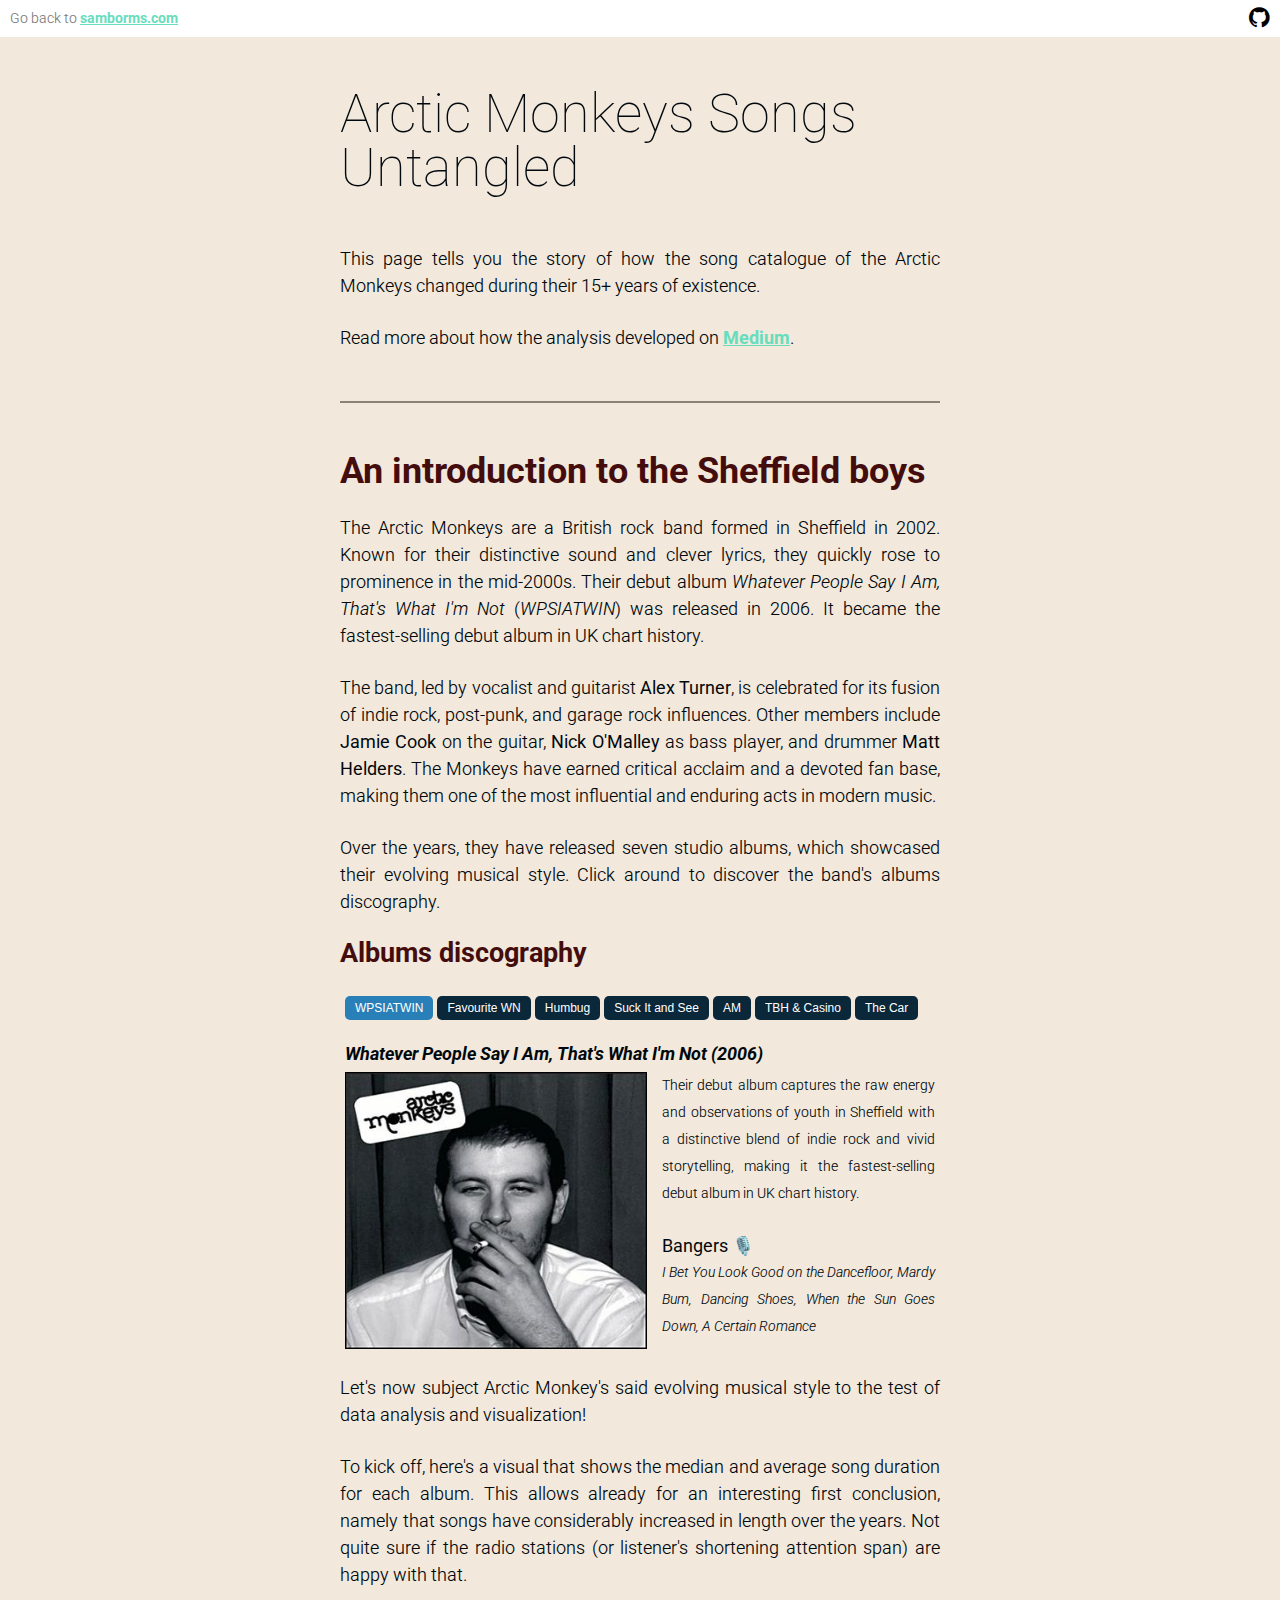
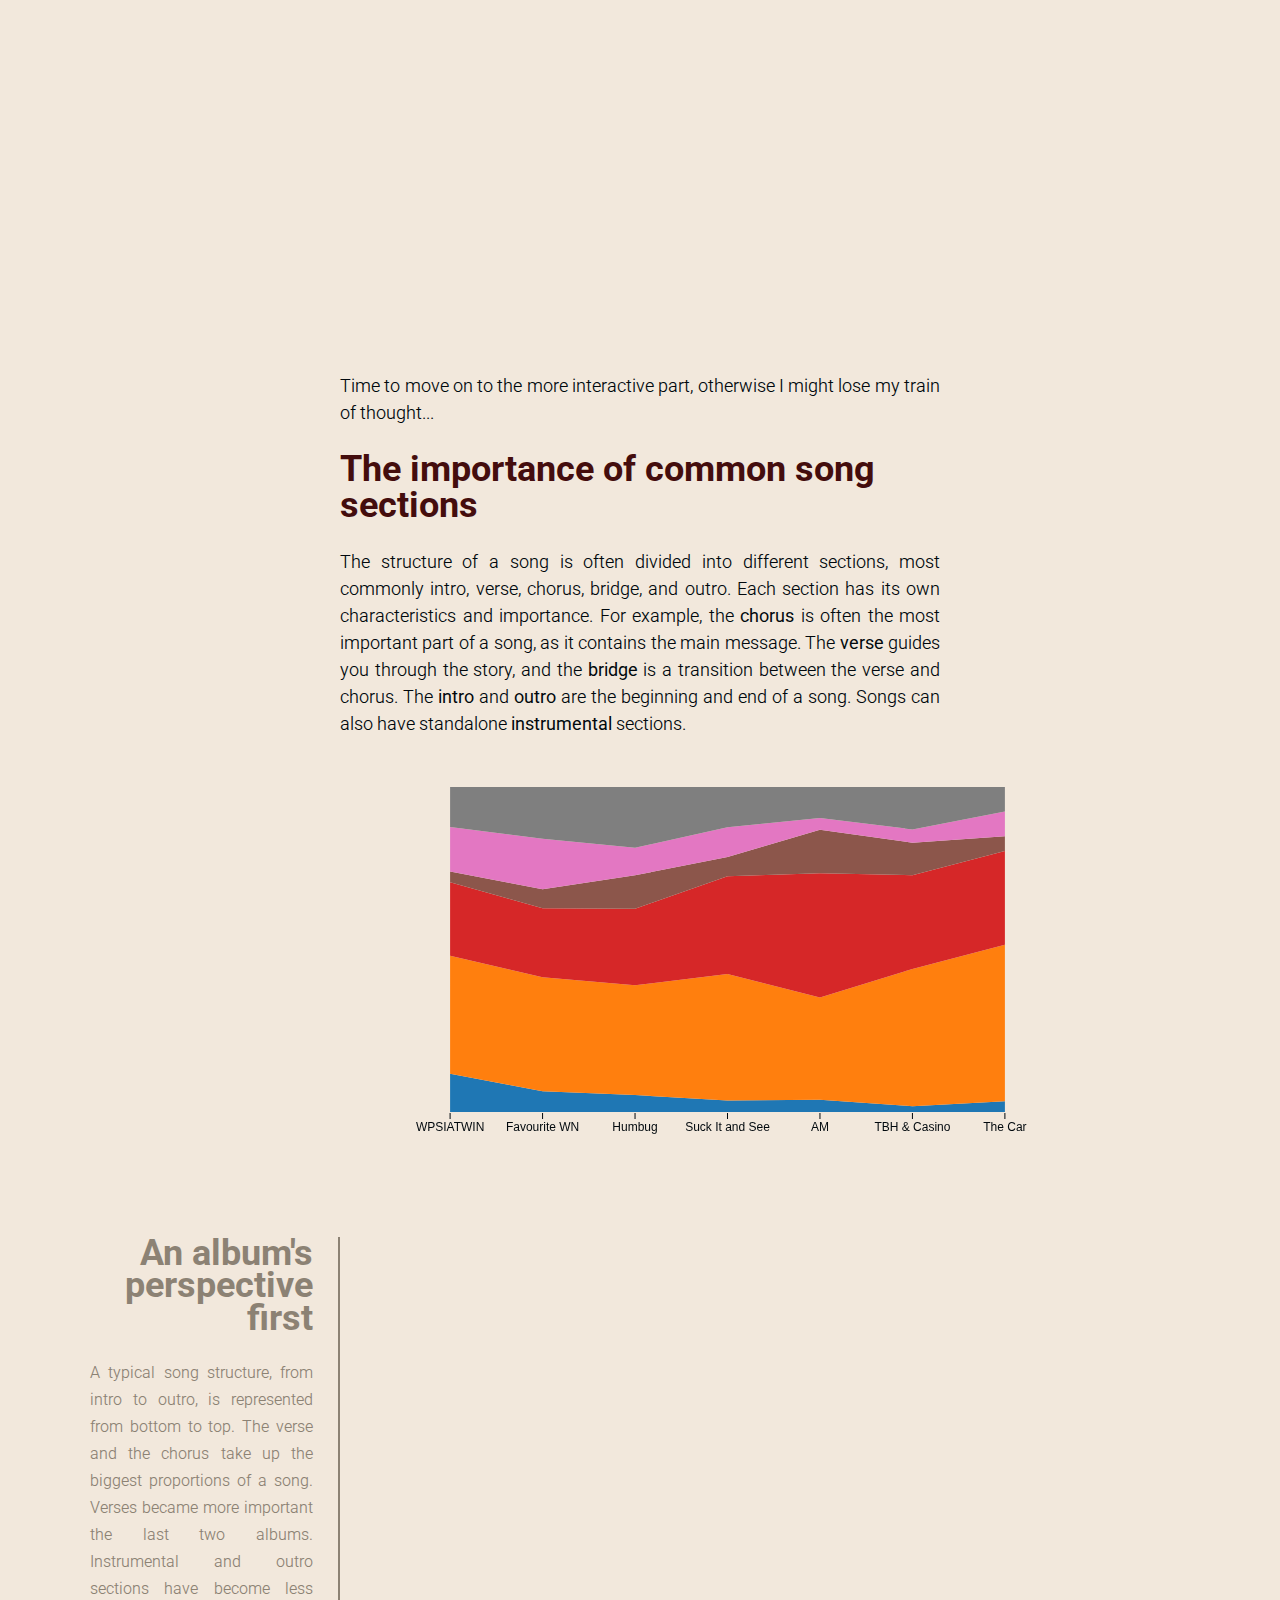
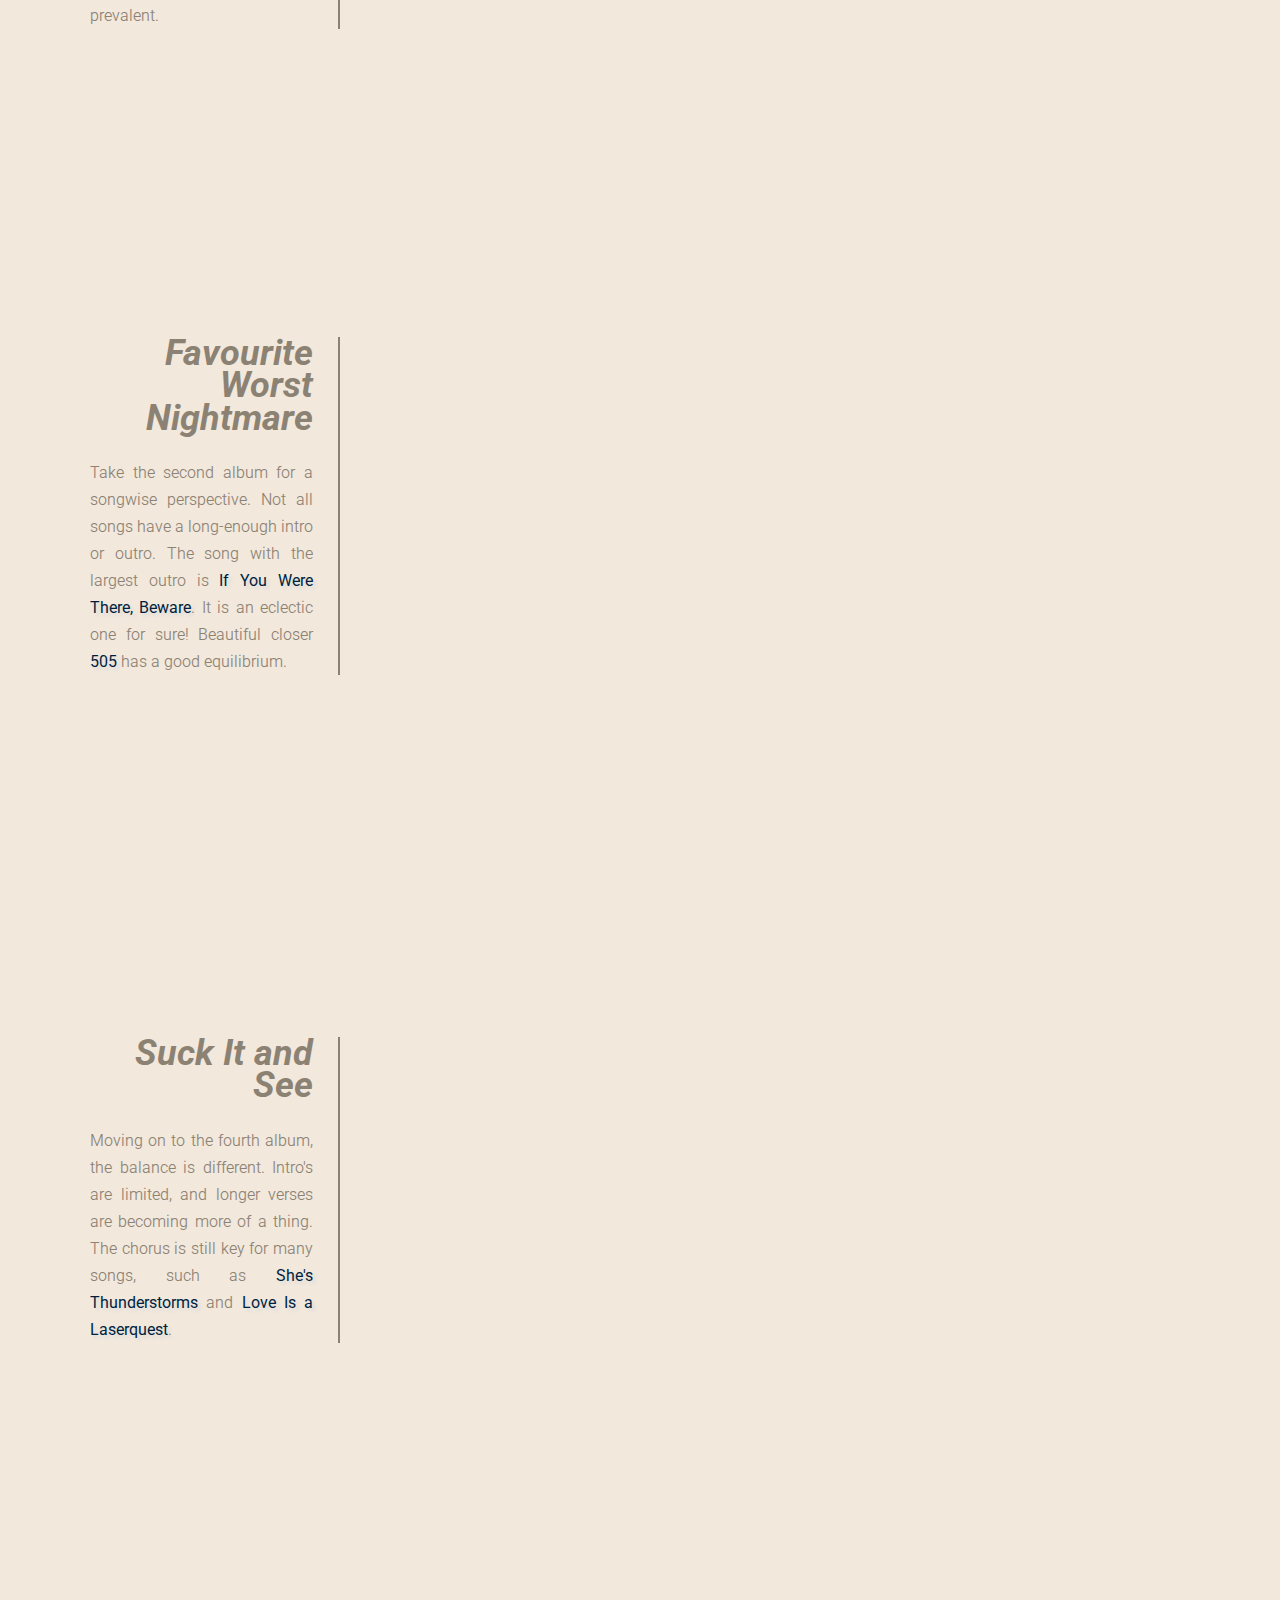
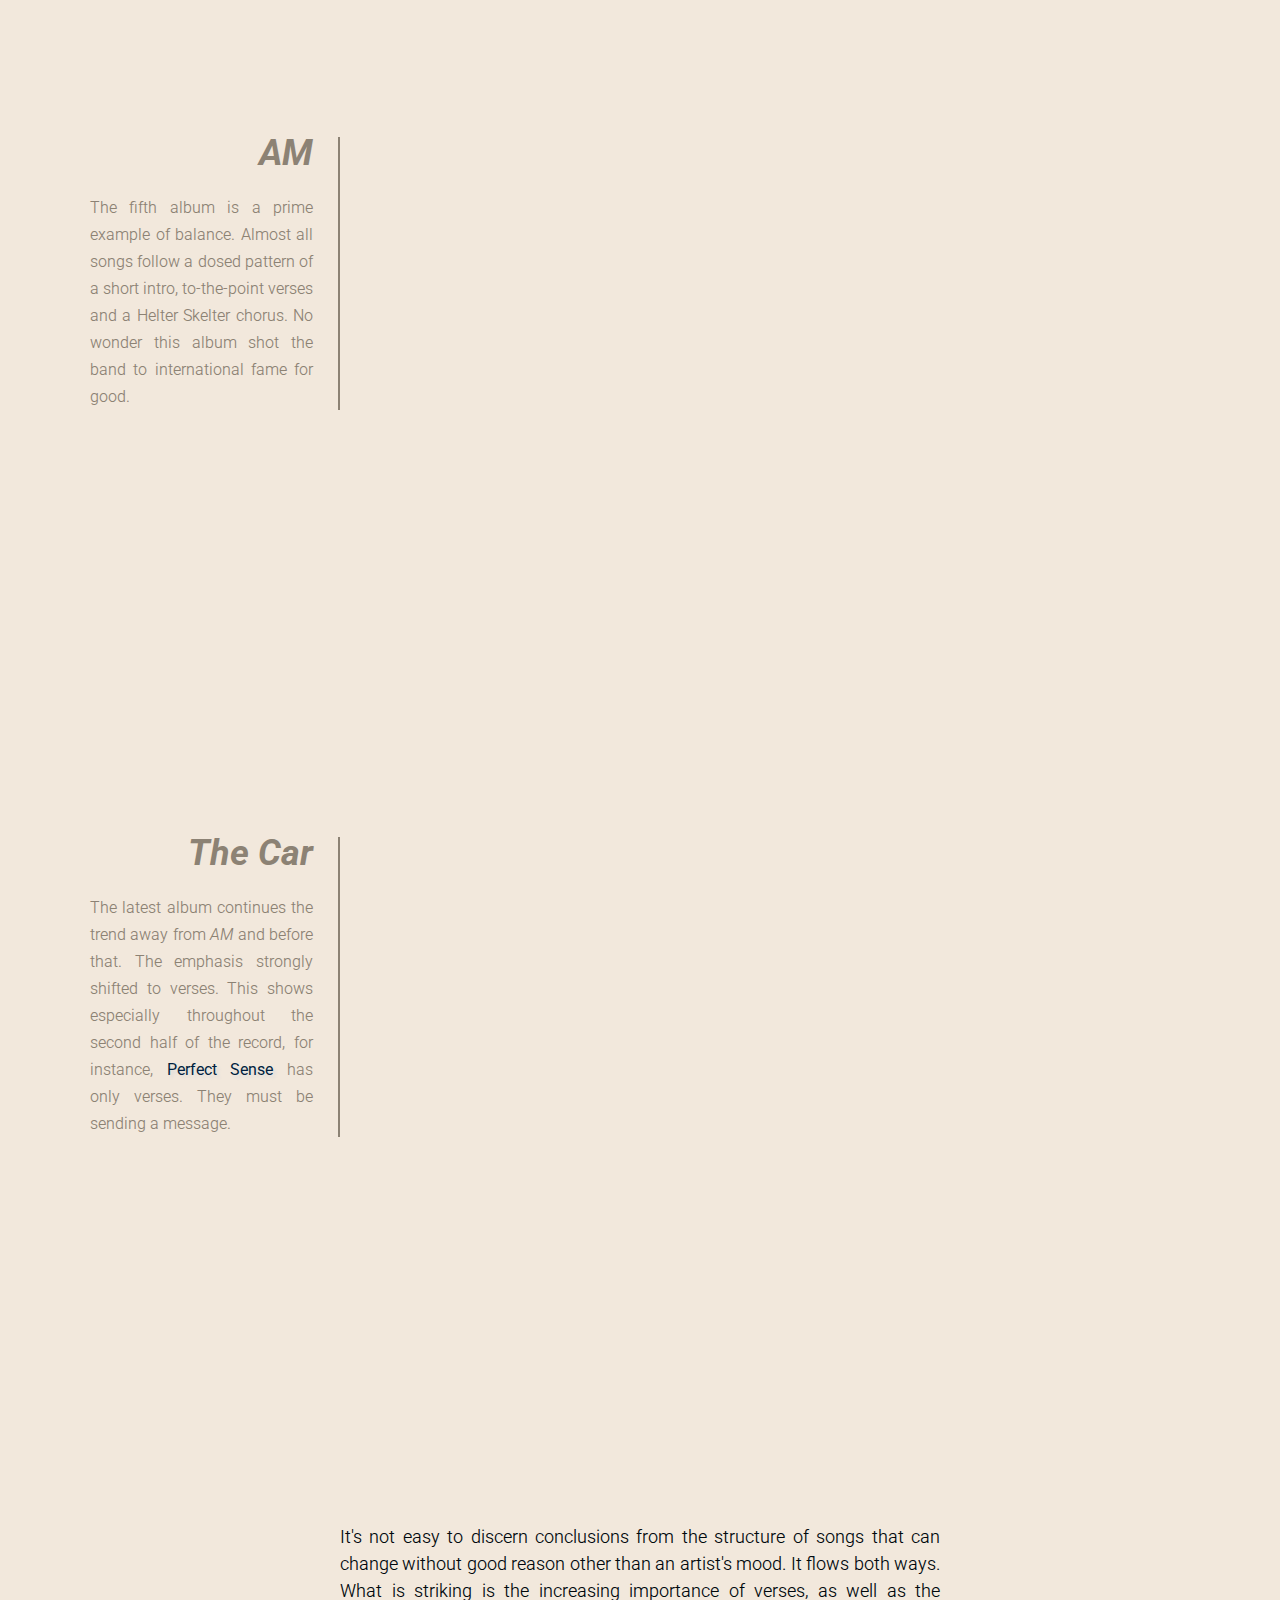
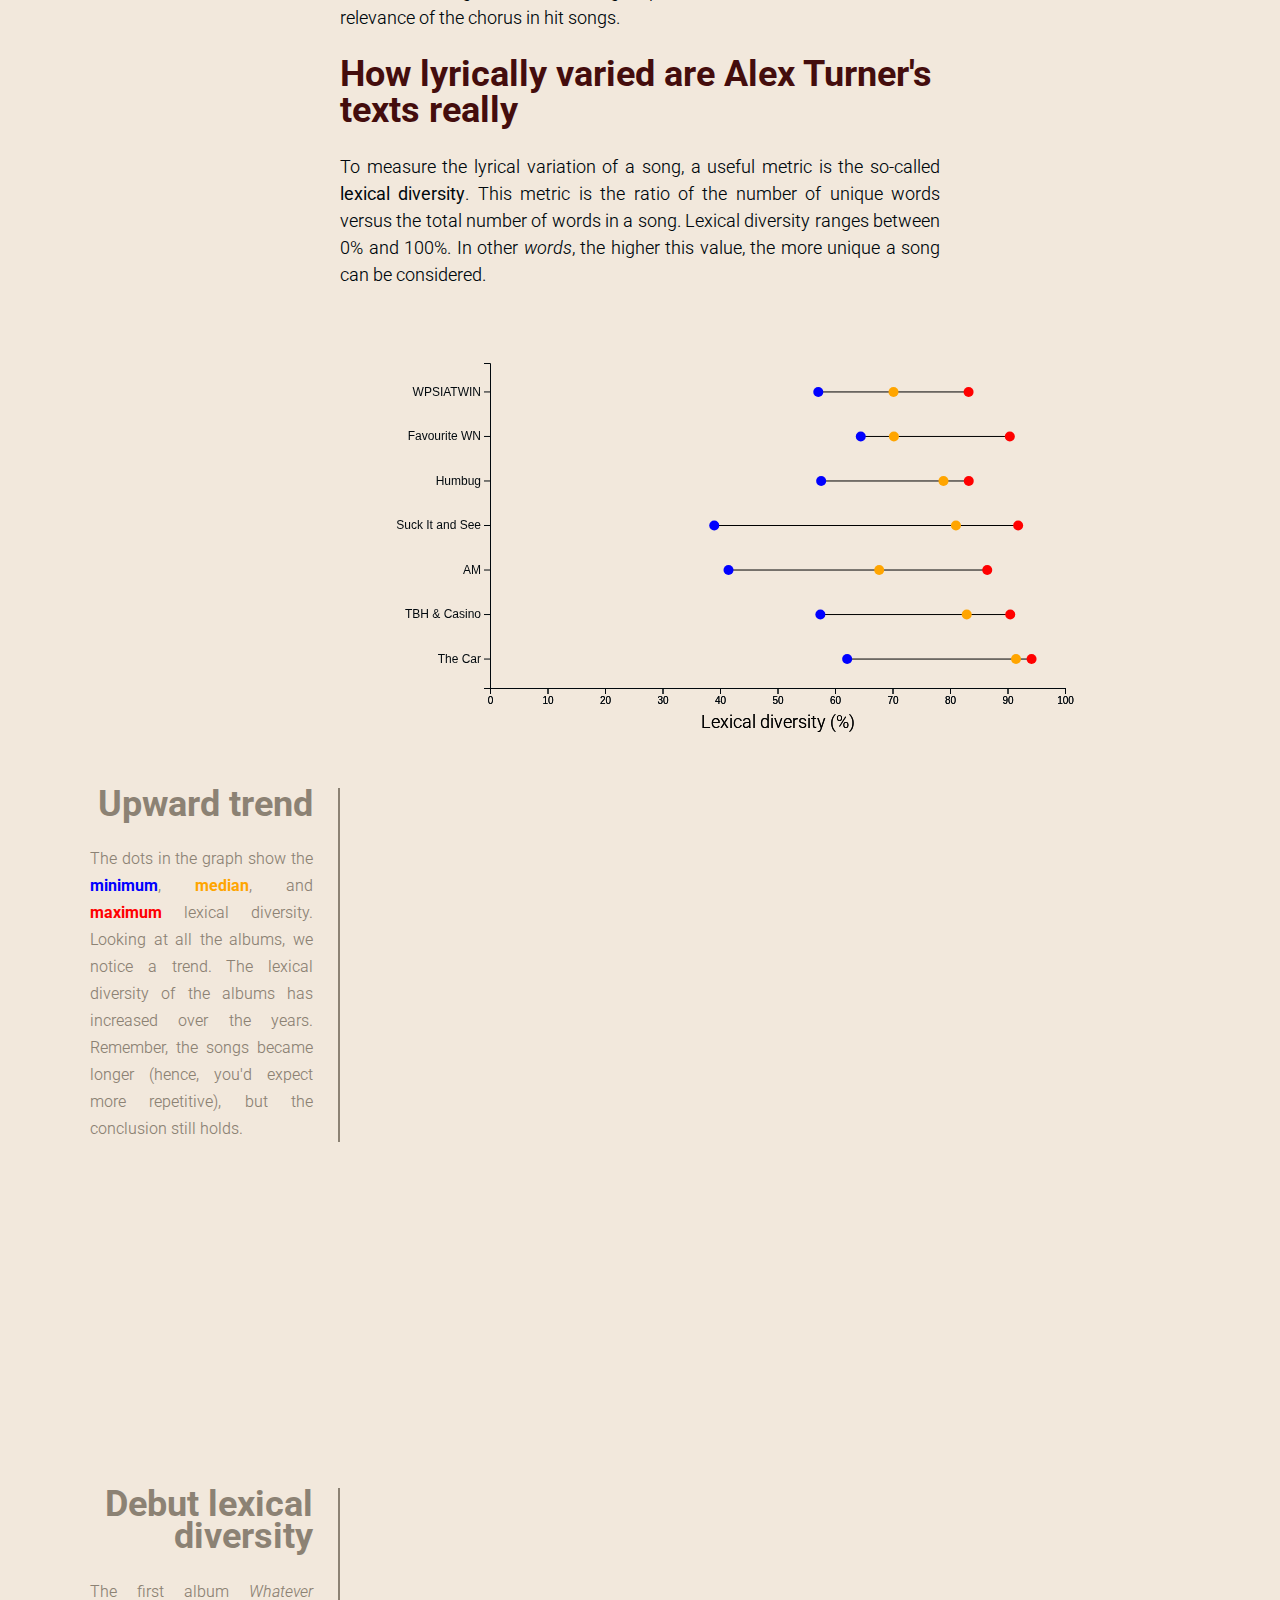
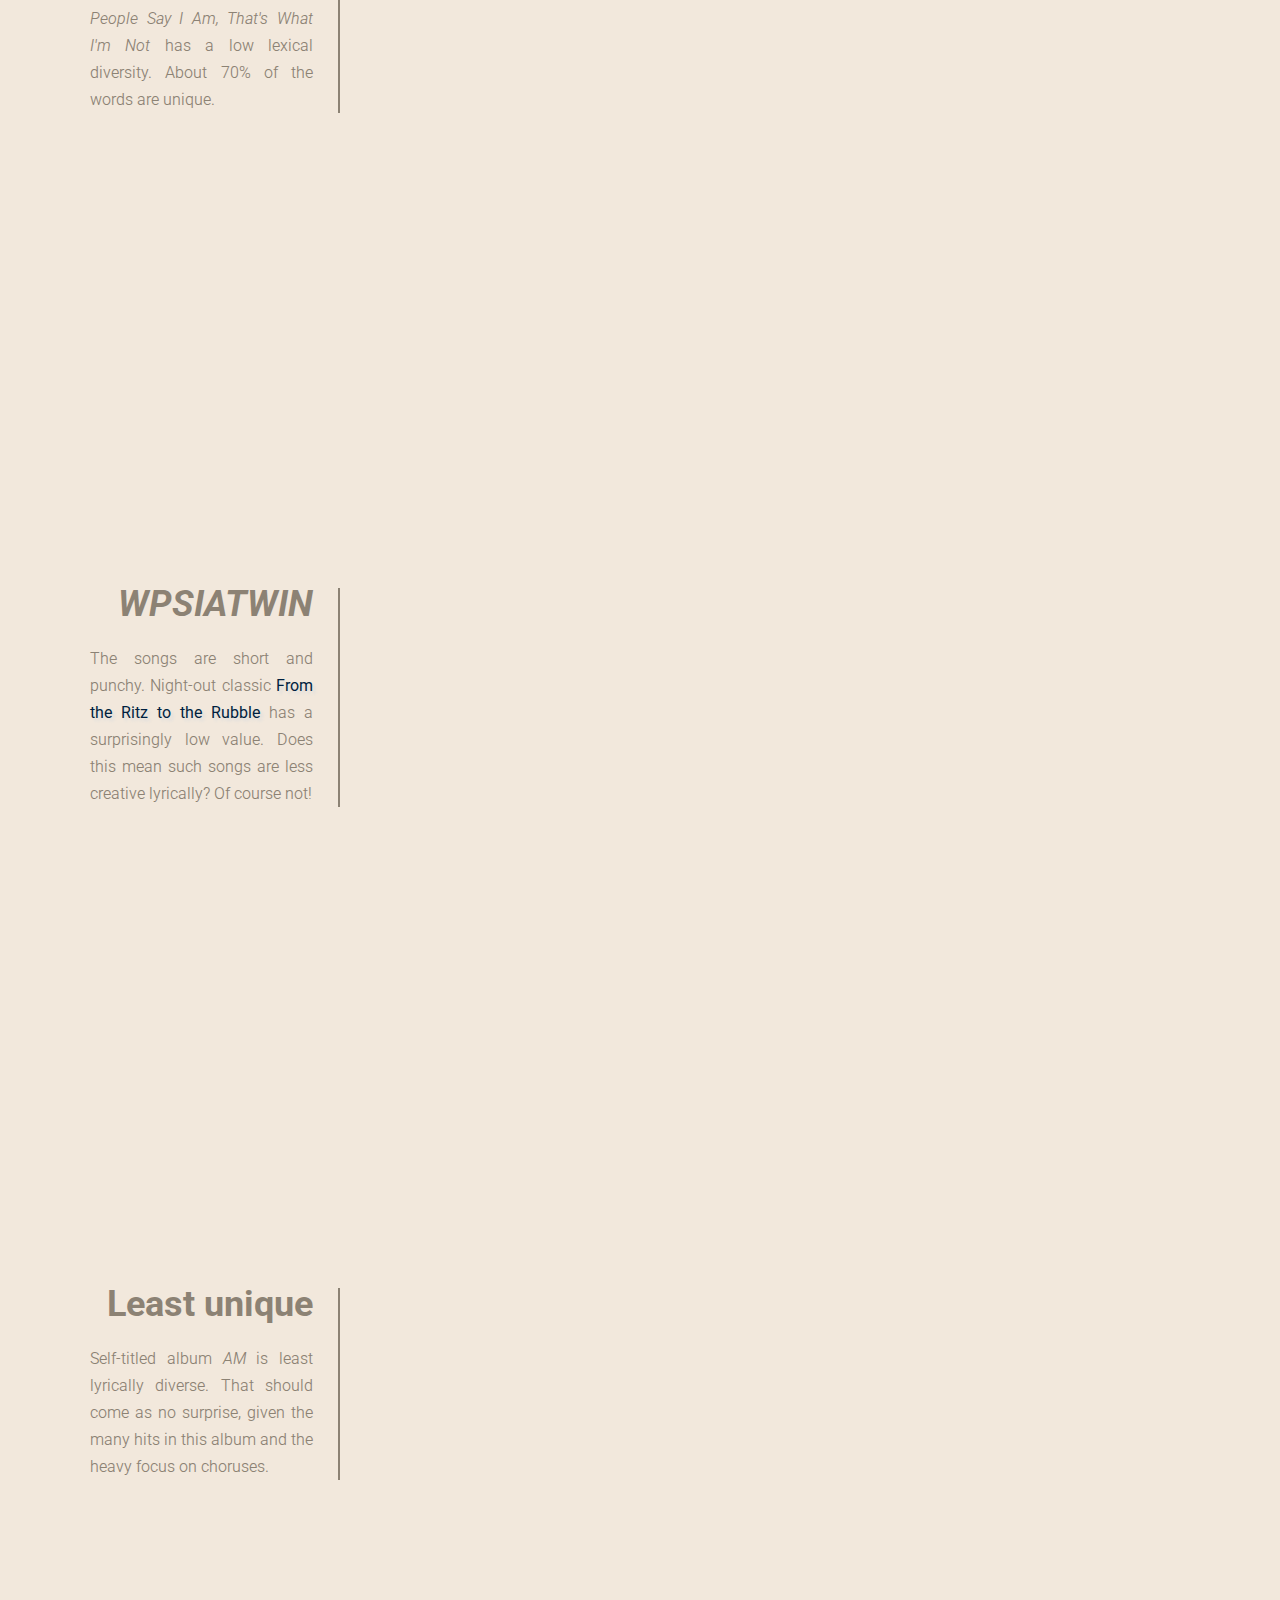
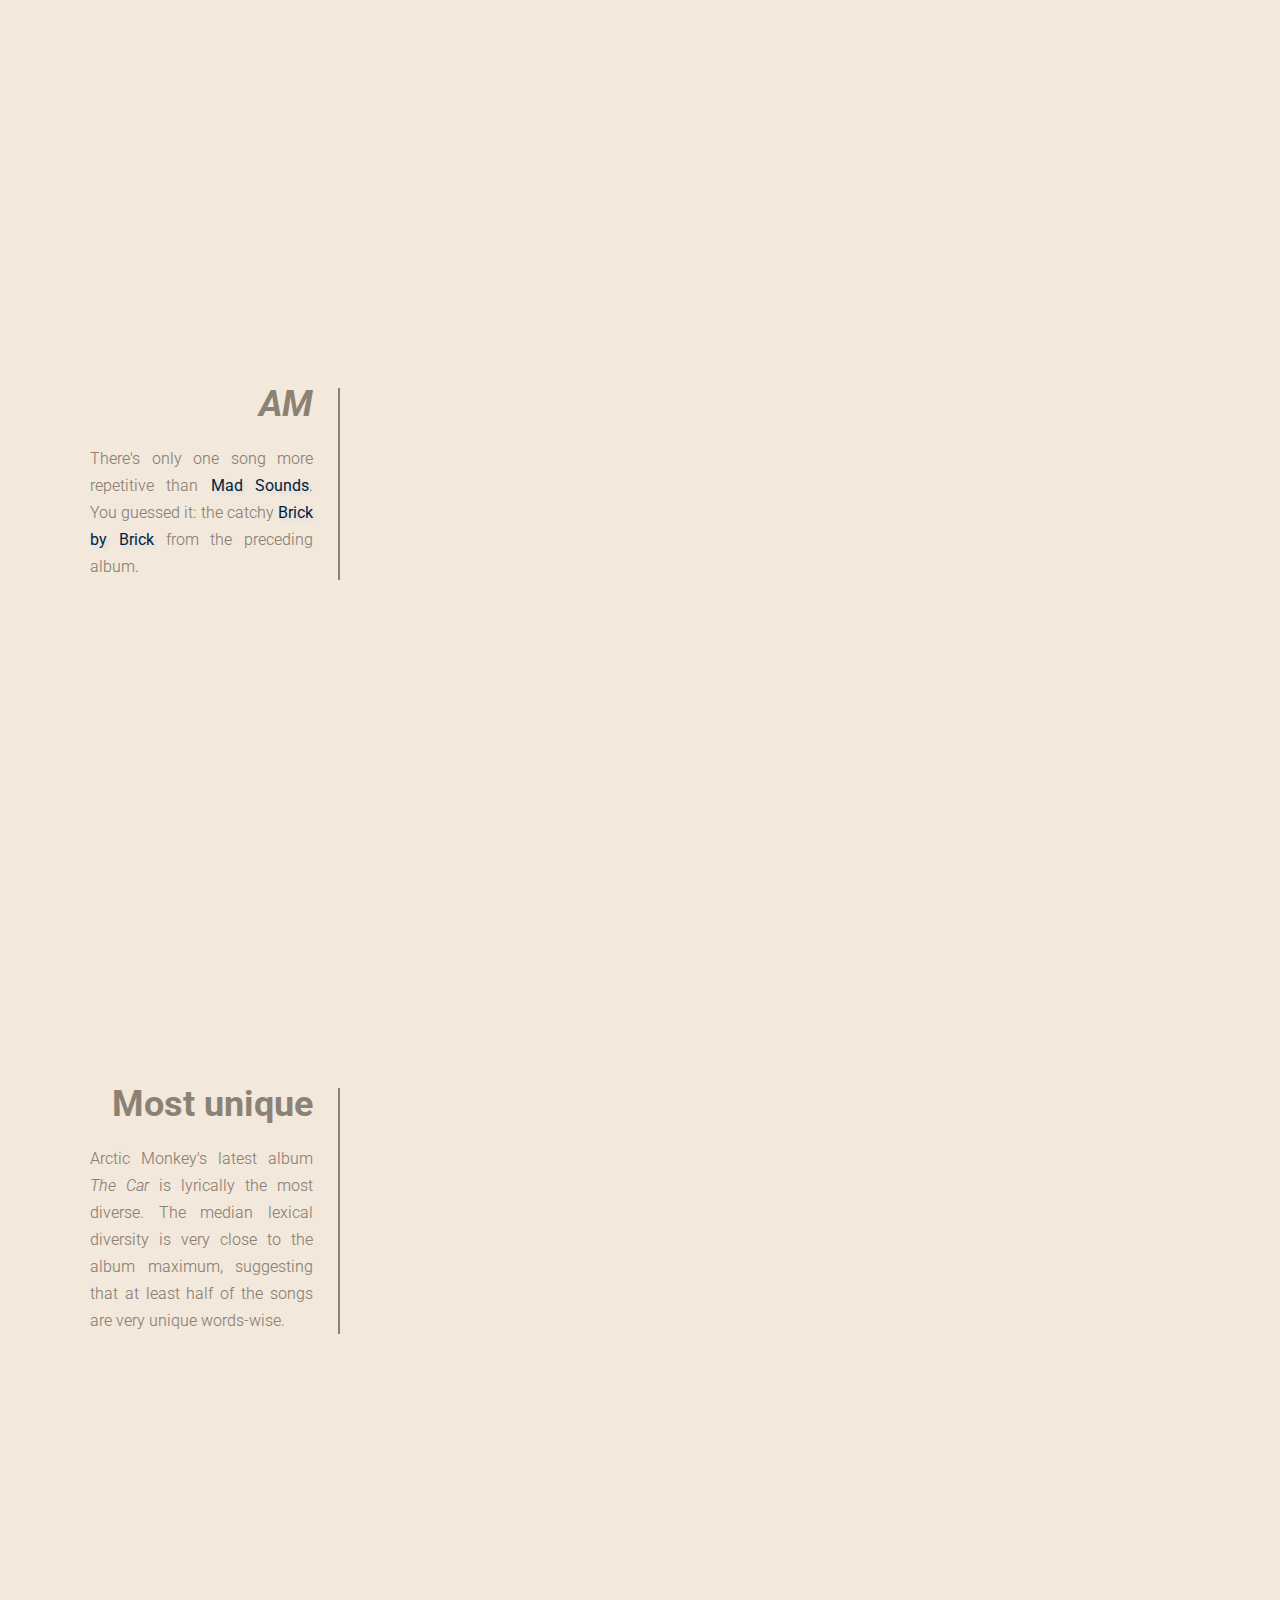
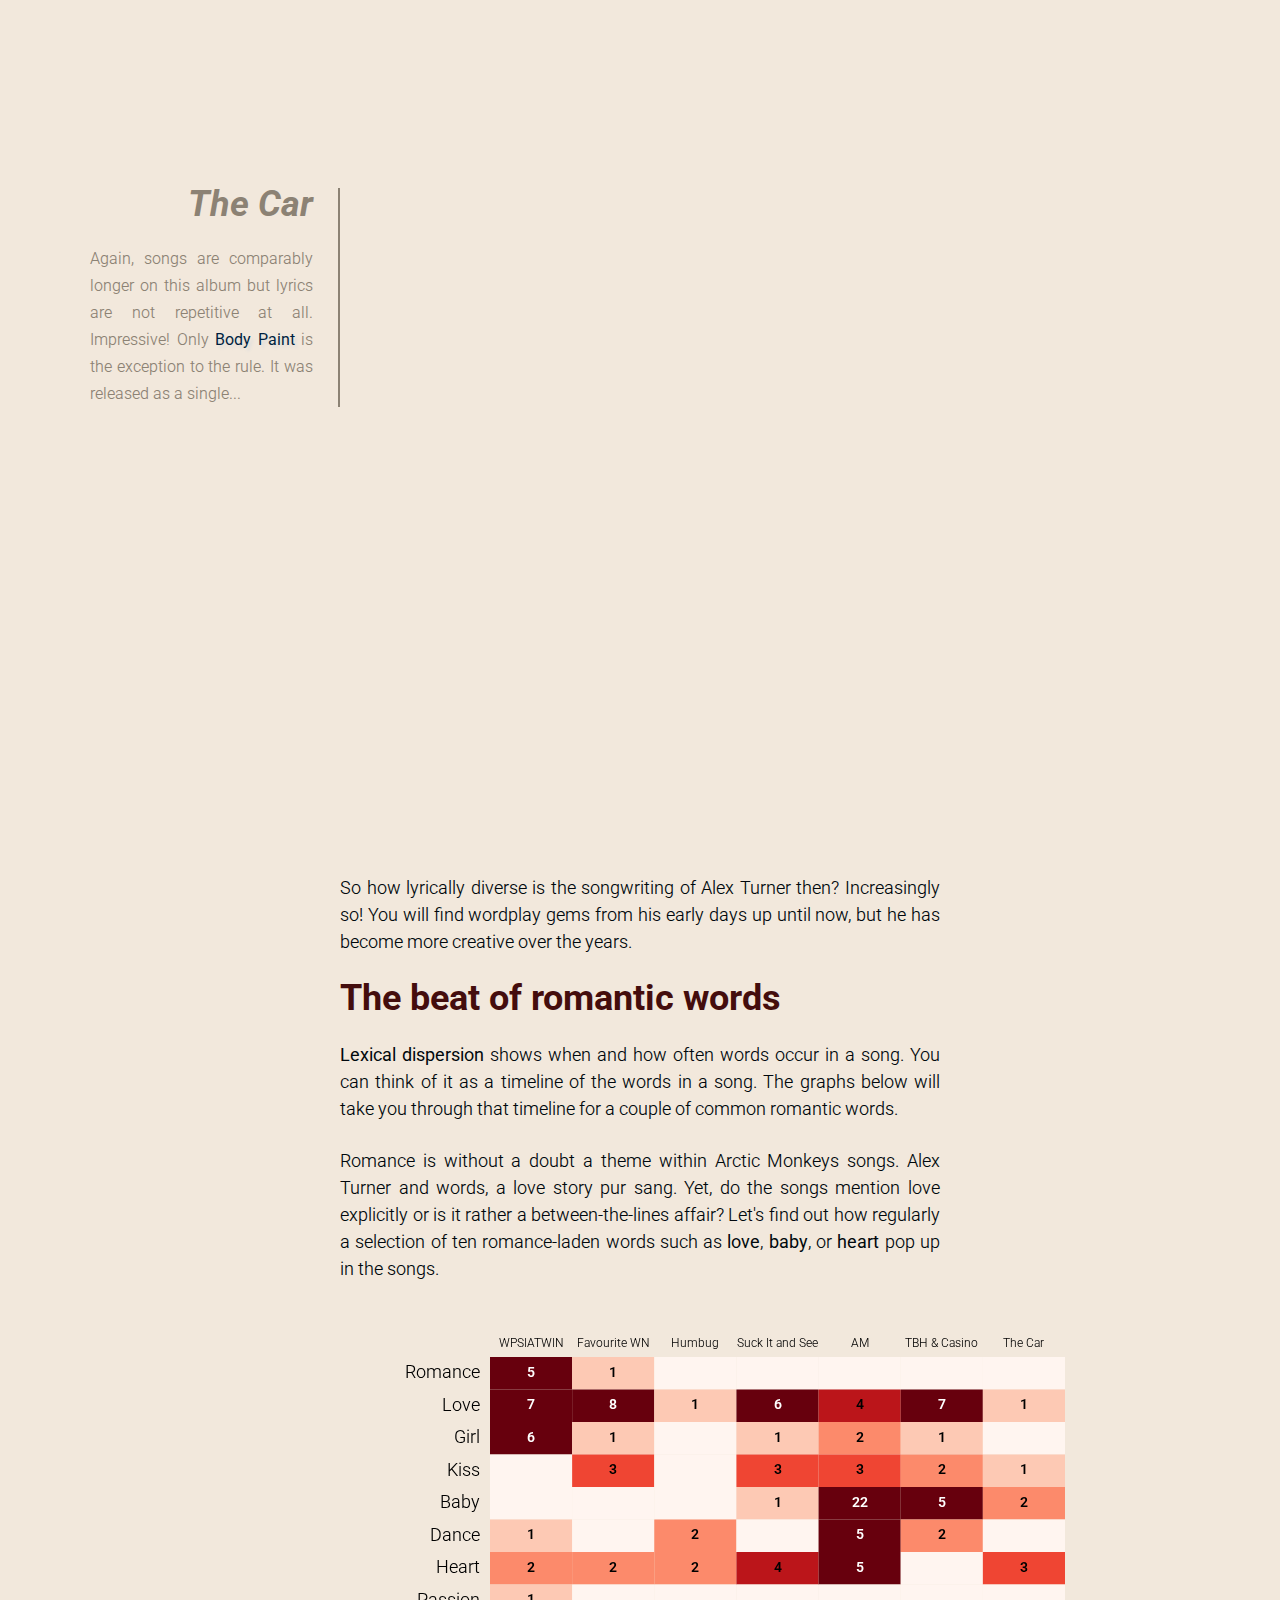
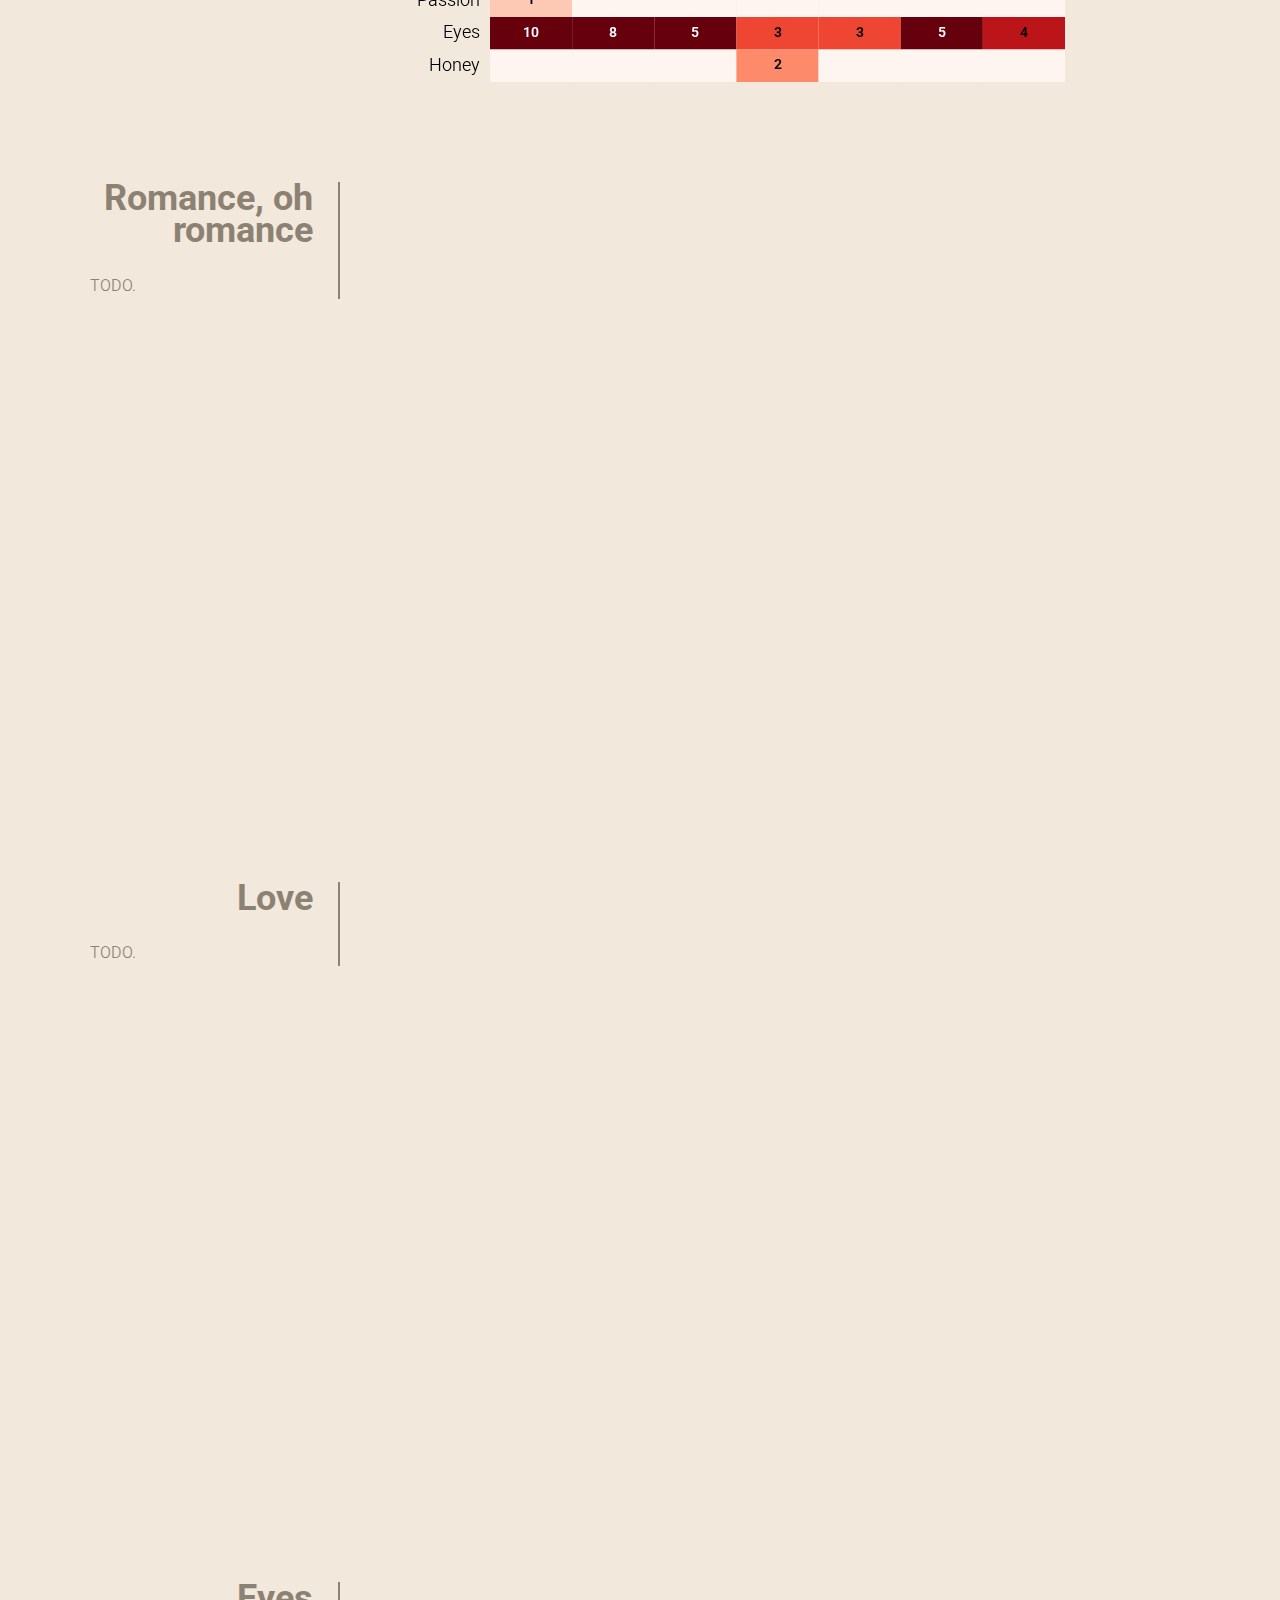
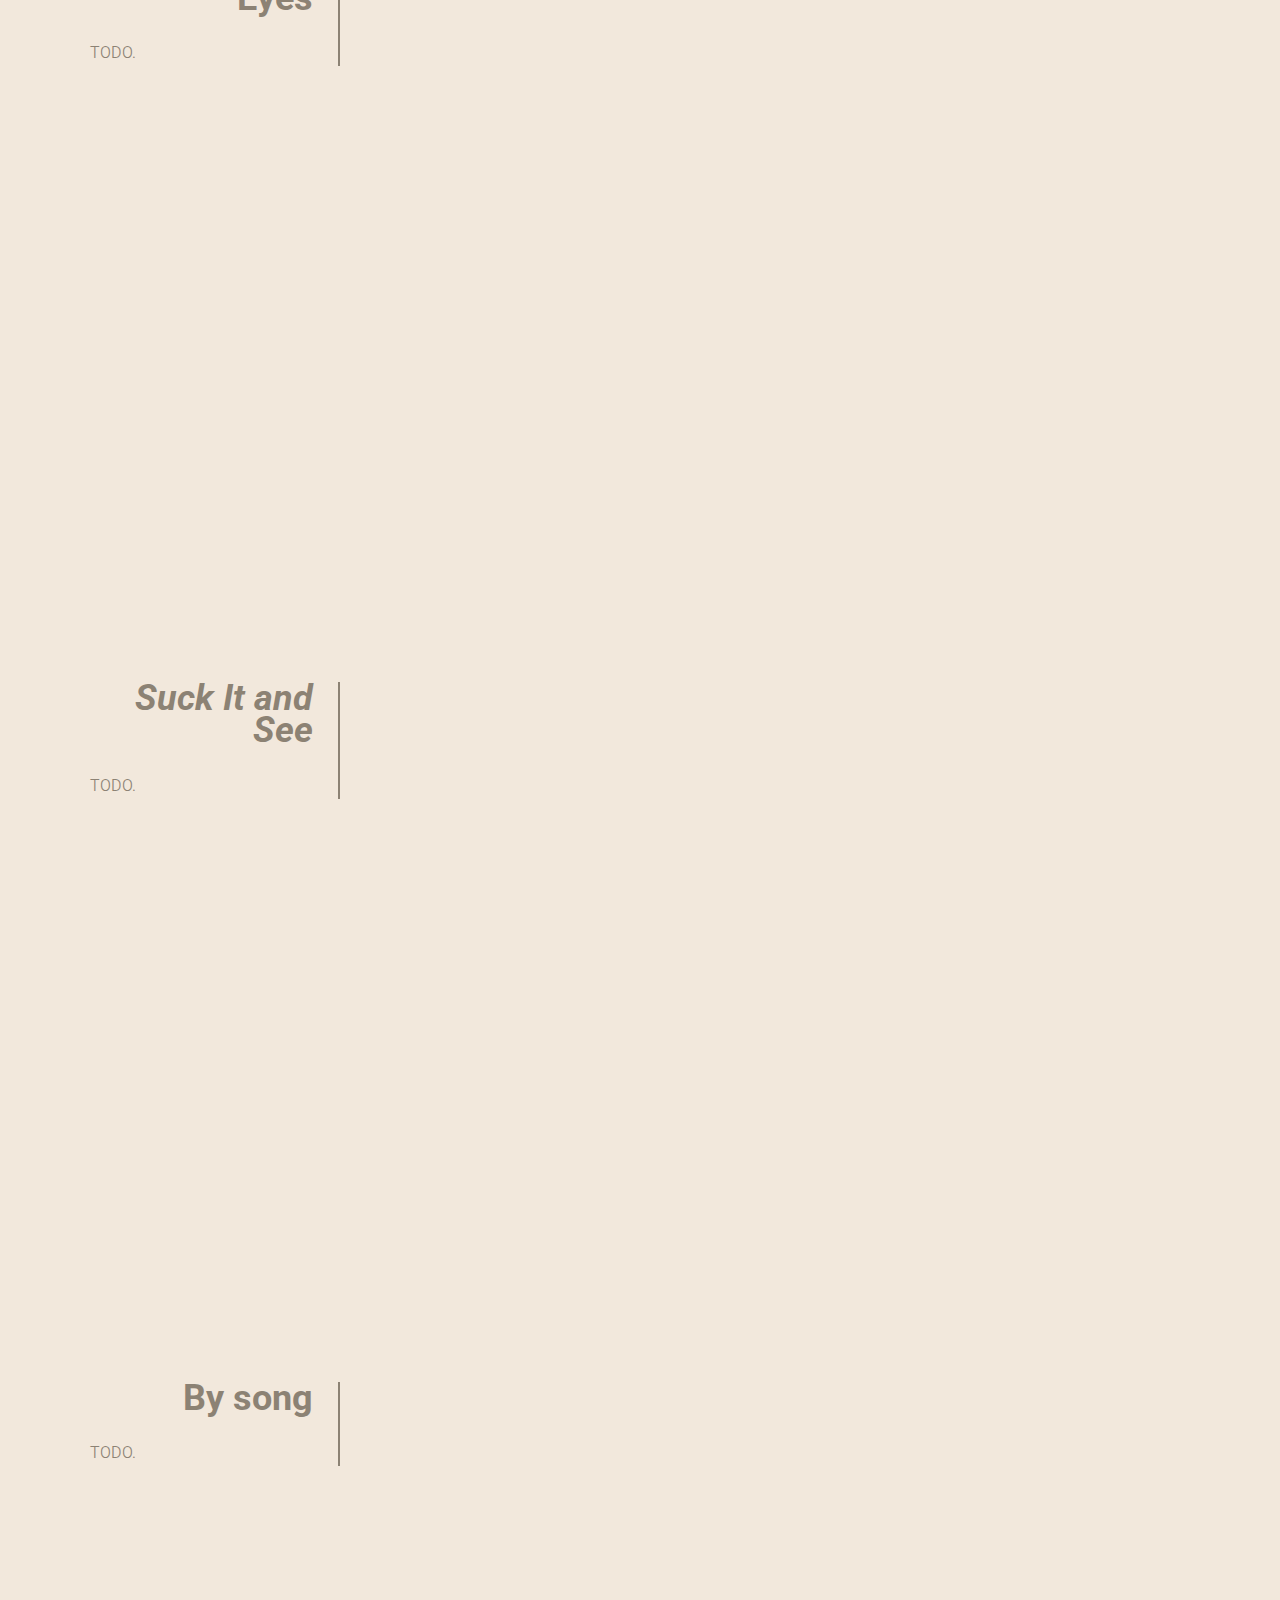
==== commit d47479a2: "copy" ====
--- a/scrolly/index.html
+++ b/scrolly/index.html
@@ -2,8 +2,8 @@
 <html>
   <head>
     <meta charset="utf-8" />
-    <meta http-equiv="X-UA-Compatible" content="IE=edge" />
-    <meta name="viewport" content="width=device-width, initial-scale=1" />
+    <!-- <meta http-equiv="X-UA-Compatible" content="IE=edge" /> -->
+    <meta name="viewport" content="width=device-width, initial-scale=1, user-scalable=no" />
 
     <title>Arctic Monkeys Songs Untangled</title>
     <meta name="description" content="Arctic Monkeys Songs Untangled" />
@@ -35,8 +35,8 @@
     <link rel="stylesheet" href="https://cdnjs.cloudflare.com/ajax/libs/font-awesome/4.7.0/css/font-awesome.min.css" />
     <link rel="stylesheet" href="style.css" />
 
-    <!-- Load (external) links here -->
-    <link rel="icon" href="assets/AW.jpg" type="image/x-icon">
+    <!-- Load icons here -->
+    <!-- <link rel="icon" href="assets/AW.jpg" type="image/x-icon"> -->
     <link rel="shortcut icon" href="assets/AW.jpg" type="image/x-icon">
   </head>
 
@@ -68,7 +68,7 @@
         <p>
             The Arctic Monkeys are a British rock band formed in Sheffield in 2002.
             Known for their distinctive sound and clever lyrics, they quickly rose to prominence in the mid-2000s.
-            Their debut album "Whatever People Say I Am, That's What I'm Not (WPSIATWIN)" was released in 2006.
+            Their debut album <i>Whatever People Say I Am, That's What I'm Not</i> (<i>WPSIATWIN</i>) was released in 2006.
             It became the fastest-selling debut album in UK chart history.
         </p>
         <p>
@@ -105,6 +105,19 @@
         <p>
             Let's now subject Arctic Monkey's said evolving musical style to the test of data analysis and visualization!
         </p>
+        <p>
+            To kick off, here's a visual that shows the median and average song duration for each album. This allows already
+            for an interesting first conclusion, namely that songs have considerably increased in length over the years. Not
+            quite sure if the radio stations (or listener's shortening attention span) are happy with that.
+        </p>
+        <div id="duration">
+            <script type="text/javascript" defer src="https://datawrapper.dwcdn.net/HFHtq/embed.js?v=1" charset="utf-8"></script>
+                <noscript><img src="https://datawrapper.dwcdn.net/HFHtq/full.png" alt="" /></noscript>
+            </script>
+        </div>
+        <p>
+            Time to move on to the more interactive part, otherwise I might lose my train of thought...
+        </p>
       </section>
 
       <section class="generic">
@@ -129,44 +142,59 @@
                 <h2>An album's perspective first</h2>
                 <p>
                     A typical song structure, from intro to outro, is represented from bottom to top.
+                    The verse and the chorus take up the biggest proportions of a song.
+                    Verses became more important the last two albums.
+                    Instrumental and outro sections have become less prevalent.
                 </p>
             </div>
             
             <div class="step" data-step="2">
                 <h2><i>Favourite Worst Nightmare</i></h2>
                 <p>
-                    TODO.
+                    Take the second album for a songwise perspective.
+                    Not all songs have a long-enough intro or outro.
+                    The song with the largest outro is <b class="bsongs">If You Were There, Beware</b>.
+                    It is an eclectic one for sure!
+                    Beautiful closer <b class="bsongs">505</b> has a good equilibrium.
                 </p>
             </div>
             
             <div class="step" data-step="3">
                 <h2><i>Suck It and See</i></h2>
                 <p>
-                    TODO.
+                    Moving on to the fourth album, the balance is different.
+                    Intro's are limited, and longer verses are becoming more of a thing.
+                    The chorus is still key for many songs, such as <b class="bsongs">She's Thunderstorms</b> and <b class="bsongs">Love Is a Laserquest</b>.
                 </p>
             </div>
             
             <div class="step" data-step="4">
+                <h2><i>AM</i></h2>
+                <p>
+                    The fifth album is a prime example of balance.
+                    Almost all songs follow a dosed pattern of a short intro, to-the-point verses and a Helter Skelter chorus.
+                    No wonder this album shot the band to international fame for good.
+                </p>
+            </div>
+            
+            <div class="step" data-step="5">
                 <h2><i>The Car</i></h2>
                 <p>
-                    TODO.
-                </p>
-            </div>
-            
-            <div class="step" data-step="5">
-                <h2>TODO</h2>
-                <p>
-                    TODO.
-                </p>
-            </div>
-            
-            <div class="step" data-step="6">
-                <h2>TODO</h2>
-                <p>
-                    TODO.
+                    The latest album continues the trend away from <i>AM</i> and before that.
+                    The emphasis strongly shifted to verses.
+                    This shows especially throughout the second half of the record, for instance, <b class="bsongs">Perfect Sense</b> has only verses.
+                    They must be sending a message.
                 </p>
             </div>
         </article>
+      </section>
+
+      <section class="generic">
+        <p>
+            It's not easy to discern conclusions from the structure of songs that can change without good reason other than an artist's mood.
+            It flows both ways.
+            What is striking is the increasing importance of verses, as well as the relevance of the chorus in hit songs.
+        </p>
       </section>
 
       <section class="generic">
@@ -174,6 +202,7 @@
         <p>
             To measure the lyrical variation of a song, a useful metric is the so-called <b>lexical diversity</b>.
             This metric is the ratio of the number of unique words versus the total number of words in a song.
+            Lexical diversity ranges between 0% and 100%.
             In other <i>words</i>, the higher this value, the more unique a song can be considered.
         </p>
       </section>
@@ -187,50 +216,55 @@
             <div class="step" data-step="1">
                 <h2>Upward trend</h2>
                 <p>
-                    Lexical diversity ranges between 0% and 100%.
-                    The dots respectively show the
+                    The dots in the graph show the
                     <span class="label blue">minimum</span>, 
                     <span class="label orange">median</span>, and 
                     <span class="label red">maximum</span> lexical diversity.
 
-                    Looking at all the albums, a trend becomes quite clear.
+                    Looking at all the albums, we notice a trend.
                     The lexical diversity of the albums has increased over the years.
+                    Remember, the songs became longer (hence, you'd expect more repetitive), but the conclusion still holds.
                 </p>
             </div>
             
             <div class="step" data-step="2">
                 <h2>Debut lexical diversity</h2>
                 <p>
-                    The first album "Whatever People Say I Am, That's What I'm Not" has a low lexical diversity.
+                    The first album <i>Whatever People Say I Am, That's What I'm Not</i> has a low lexical diversity.
+                    About 70% of the words are unique.
                 </p>
             </div>
 
             <div class="step" data-step="3">
                 <h2><i>WPSIATWIN</i></h2>
                 <p>
-                    TODO.
+                    The songs are short and punchy.
+                    Night-out classic <b class="bsongs">From the Ritz to the Rubble</b> has a surprisingly low value.
+                    Does this mean such songs are less creative lyrically?
+                    Of course not!
                 </p>
             </div>
 
             <div class="step" data-step="4">
                 <h2>Least unique</h2>
                 <p>
-                    Self-titled album "AM" is least lyrically diverse.
-                    That should come as no surprise, given the many hits in this album.
+                    Self-titled album <i>AM</i> is least lyrically diverse.
+                    That should come as no surprise, given the many hits in this album and the heavy focus on choruses.
                 </p>
             </div>
 
             <div class="step" data-step="5">
                 <h2><i>AM</i></h2>
                 <p>
-                    There's only one song more repetitive than "Mad Sounds". You guessed it: the catchy "Brick by Brick" from the preceding album.
+                    There's only one song more repetitive than <b class="bsongs">Mad Sounds</b>.
+                    You guessed it: the catchy <b class="bsongs">Brick by Brick</b> from the preceding album.
                 </p>
             </div>
 
             <div class="step" data-step="6">
                 <h2>Most unique</h2>
                 <p>
-                    Arctic Monkey's latest album "The Car" is lyrically the most diverse.
+                    Arctic Monkey's latest album <i>The Car</i> is lyrically the most diverse.
                     The median lexical diversity is very close to the album maximum, suggesting that at least half of the songs are very unique words-wise.
                 </p>
             </div>
@@ -238,7 +272,10 @@
             <div class="step" data-step="7">
                 <h2><i>The Car</i></h2>
                 <p>
-                    TODO.
+                    Again, songs are comparably longer on this album but lyrics are not repetitive at all.
+                    Impressive!
+                    Only <b class="bsongs">Body Paint</b> is the exception to the rule.
+                    It was released as a single... 
                 </p>
             </div>
         </article>
@@ -246,7 +283,9 @@
 
       <section class="generic">
         <p>
-            So how lyrically diverse is the songwriting of Alex Turner now?
+            So how lyrically diverse is the songwriting of Alex Turner then?
+            Increasingly so!
+            You will find wordplay gems from his early days up until now, but he has become more creative over the years.
         </p>
       </section>
 
@@ -256,6 +295,12 @@
             <b>Lexical dispersion</b> shows when and how often words occur in a song.
             You can think of it as a timeline of the words in a song.
             The graphs below will take you through that timeline for a couple of common romantic words.
+        </p>
+        <p>
+            Romance is without a doubt a theme within Arctic Monkeys songs.
+            Alex Turner and words, a love story pur sang.
+            Yet, do the songs mention love explicitly or is it rather a between-the-lines affair?
+            Let's find out how regularly a selection of ten romance-laden words such as <b>love</b>, <b>baby</b>, or <b>heart</b> pop up in the songs.
         </p>
     </section>
 
@@ -332,7 +377,8 @@
         <p>
             There are more aggregated data and visualizations to explore.
             If you like this, I would love to share my enthusiasm about the Arctic Monkeys, music, and data analysis with you.
-            You can find contact details on my <a href="http://www.samborms.com/" target="_blank">website</a>. 
+            I you have a lesson to teach me, always glad to listen, ready to learn.
+            You can find my contact details on my <a href="http://www.samborms.com/" target="_blank">website</a>. 💌
         </p>    
     </section>
     </main>
--- a/scrolly/style.css
+++ b/scrolly/style.css
@@ -62,6 +62,18 @@
     margin-bottom: 0;
 }
 
+#duration {
+    min-height:339px;
+    margin-bottom: 20px;
+    padding: auto;
+}
+
+.bsongs {
+    color: #001f3f;
+    /* text-decoration: underline; */
+    text-shadow: 3px 3px 3px #ddd;
+}
+
 h1 {
     font-size: 3em;
     line-height: 1em;
@@ -157,7 +169,7 @@
 }
 
 .step:last-child {
-    margin-bottom: 5%;
+    margin-bottom: 1%;
 }
 
 .step h2, .step p {
@@ -232,7 +244,7 @@
 }
 
 .orange {
-    color: orange;
+    color: #ffa500;
 }
 
 .blue {
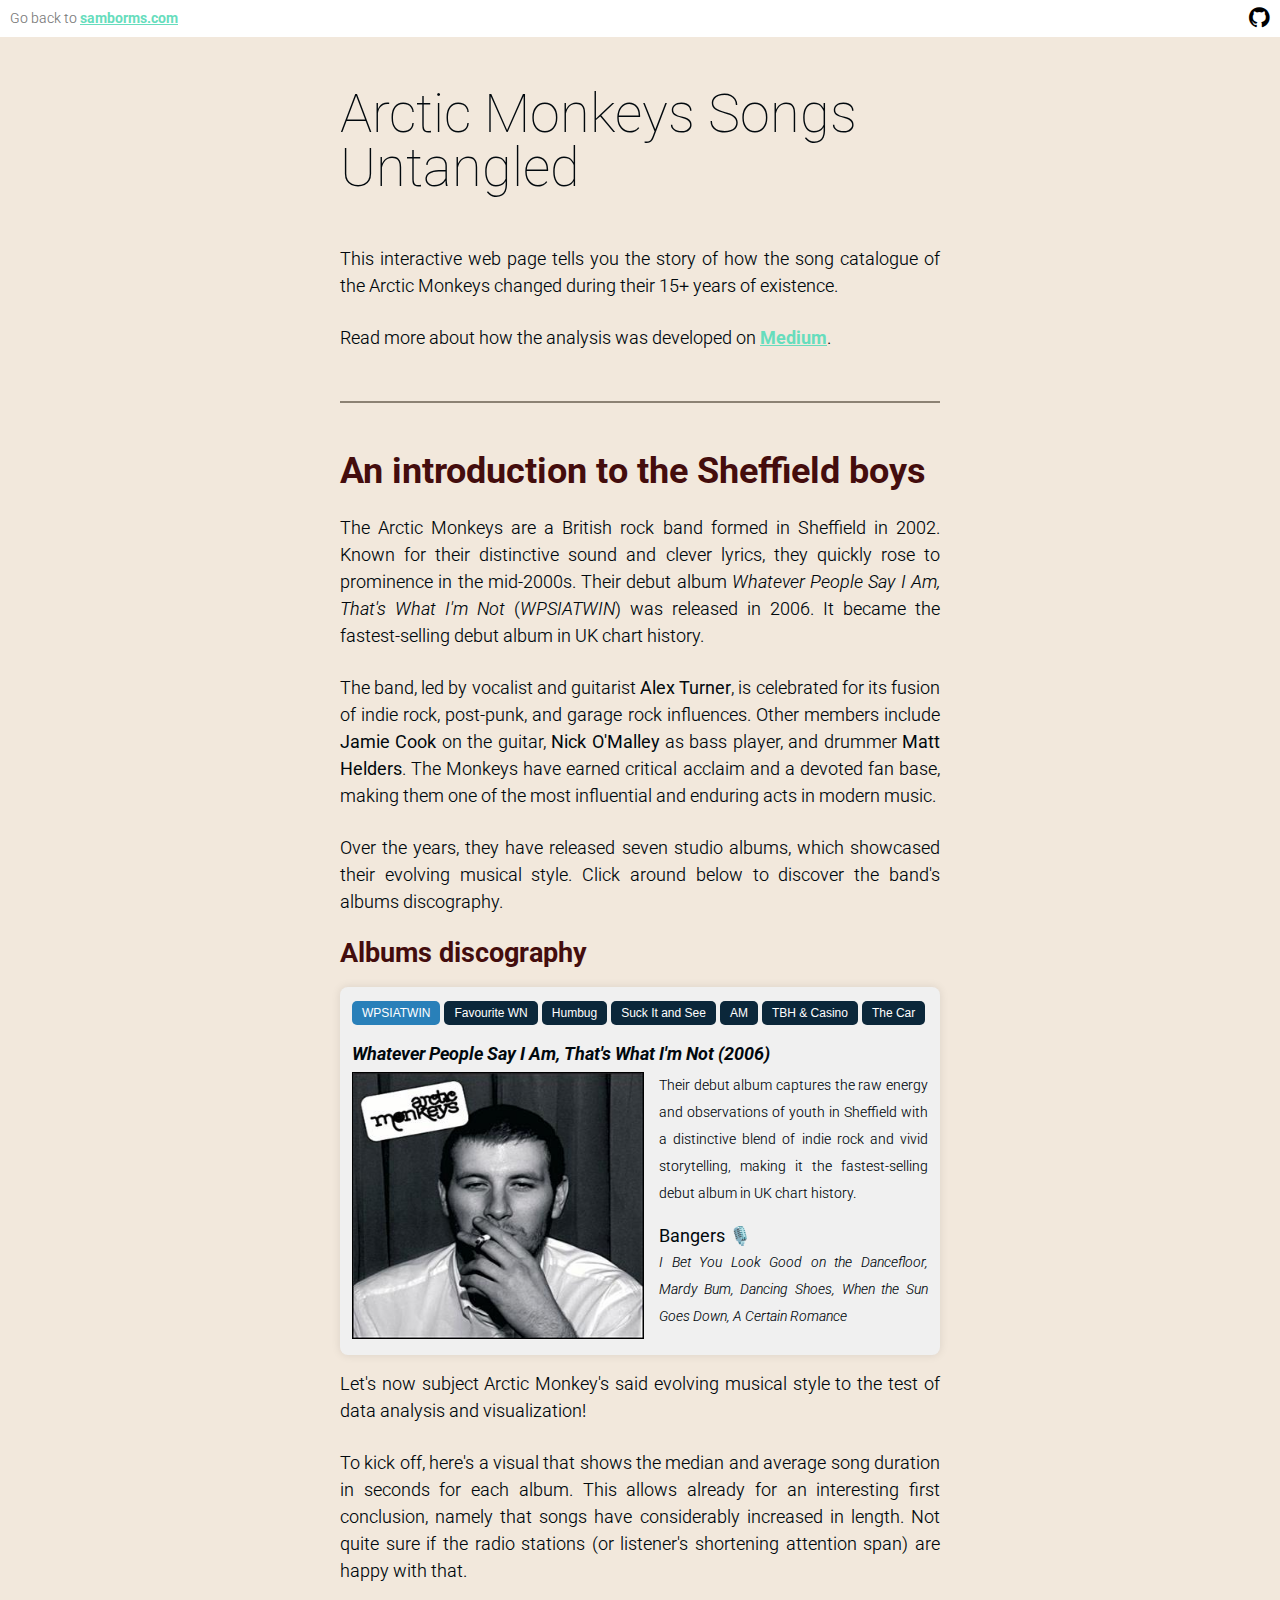
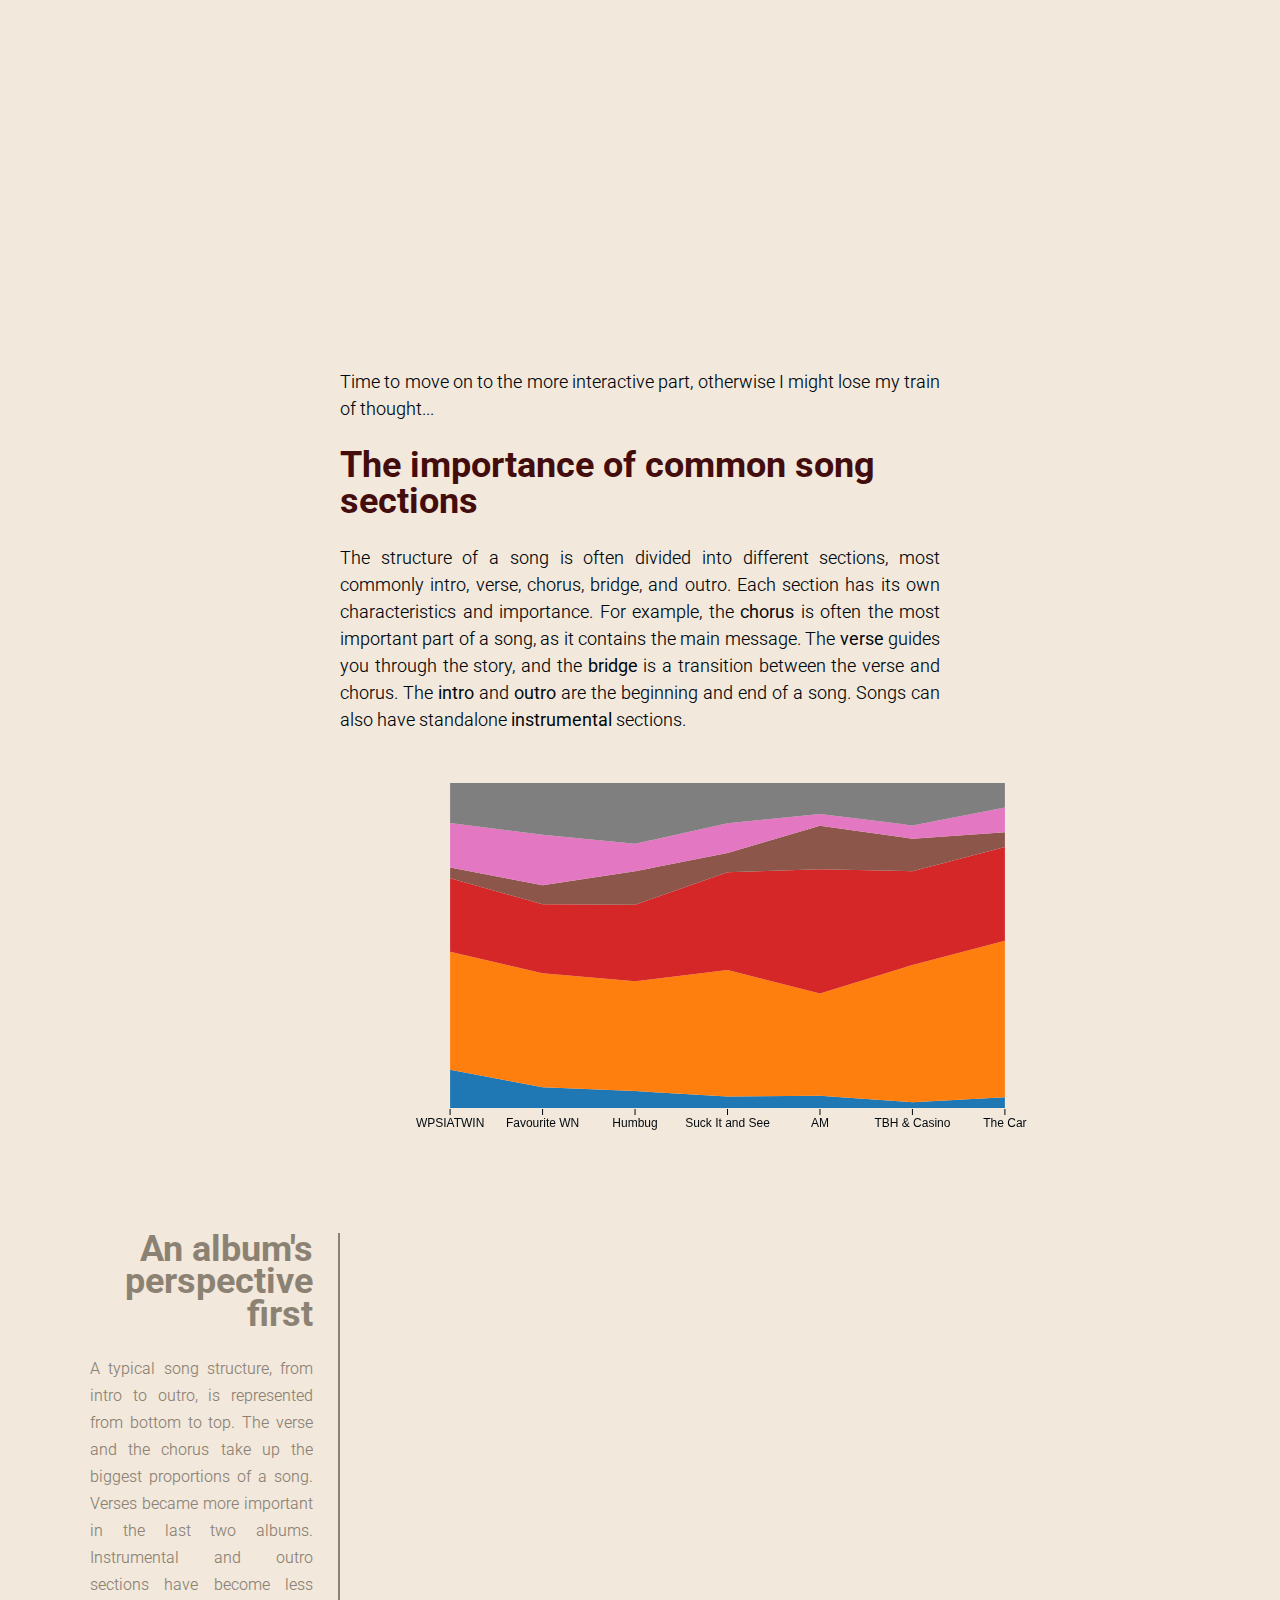
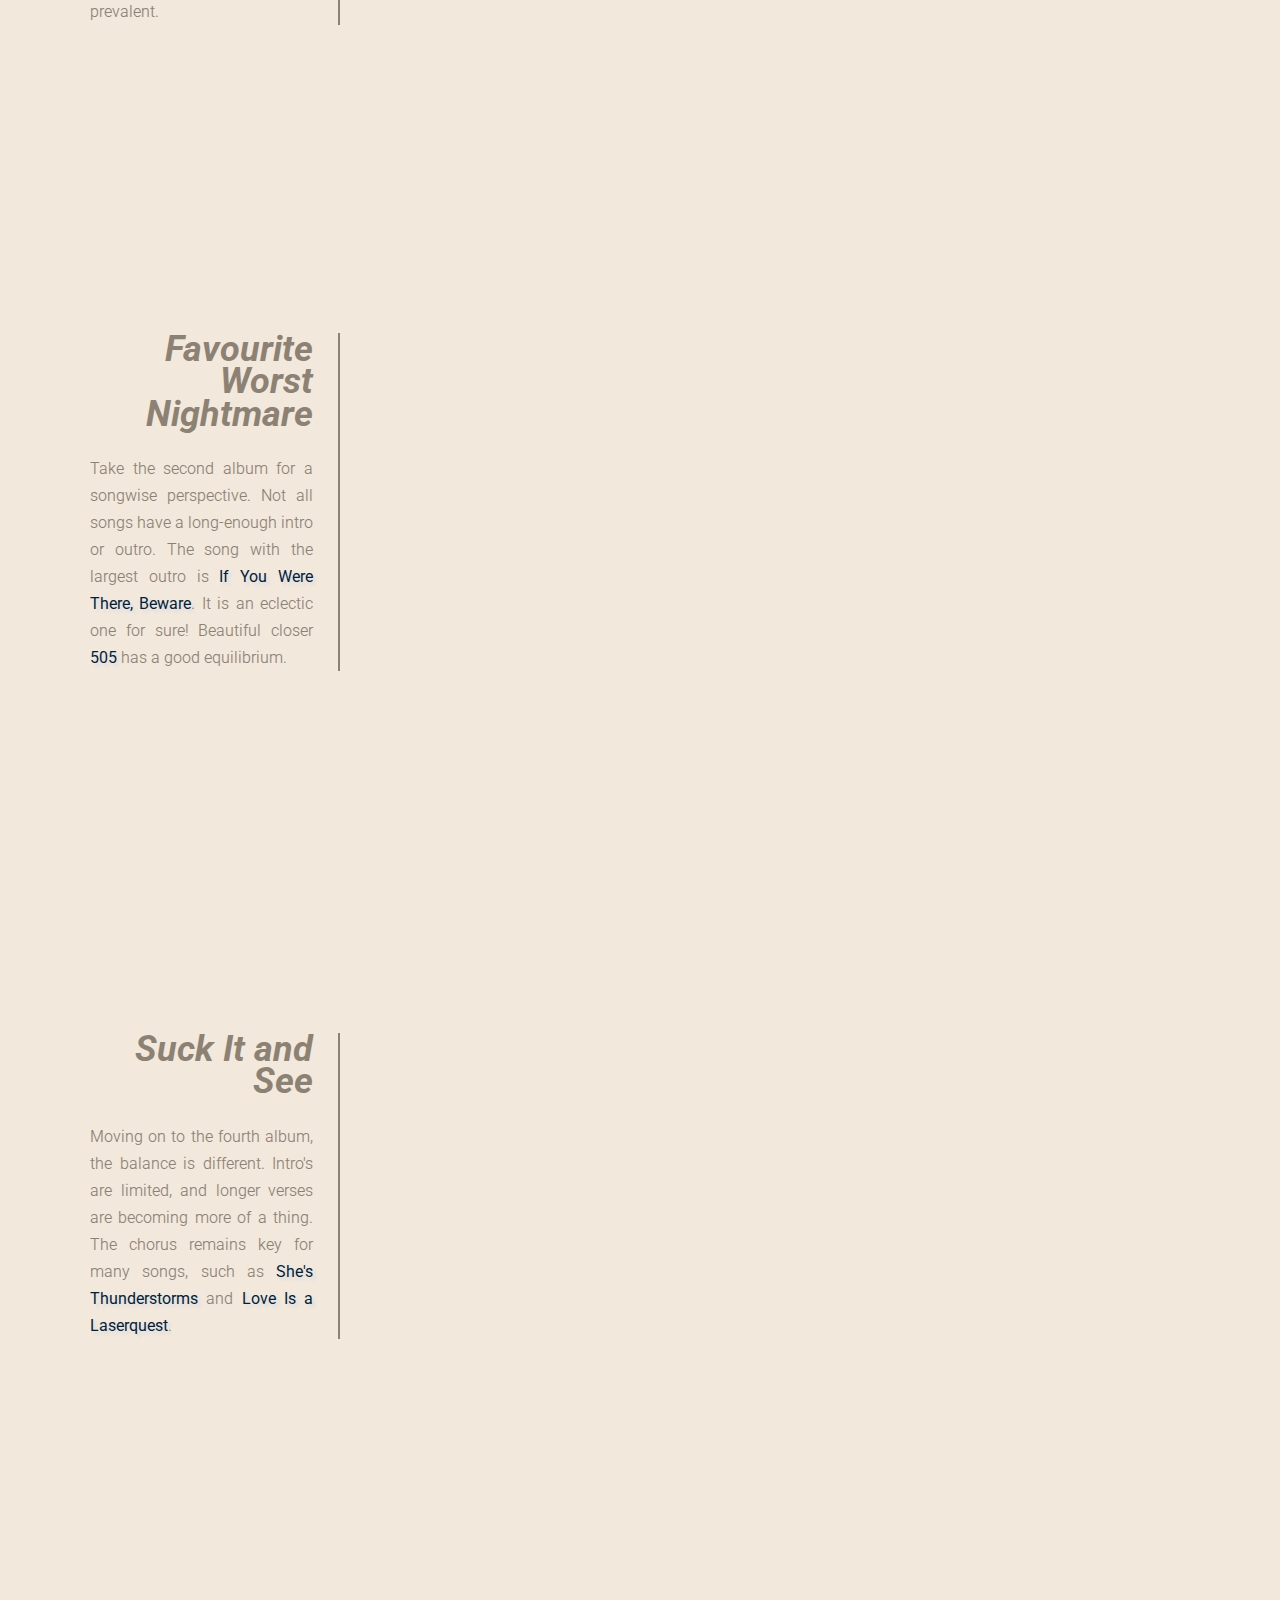
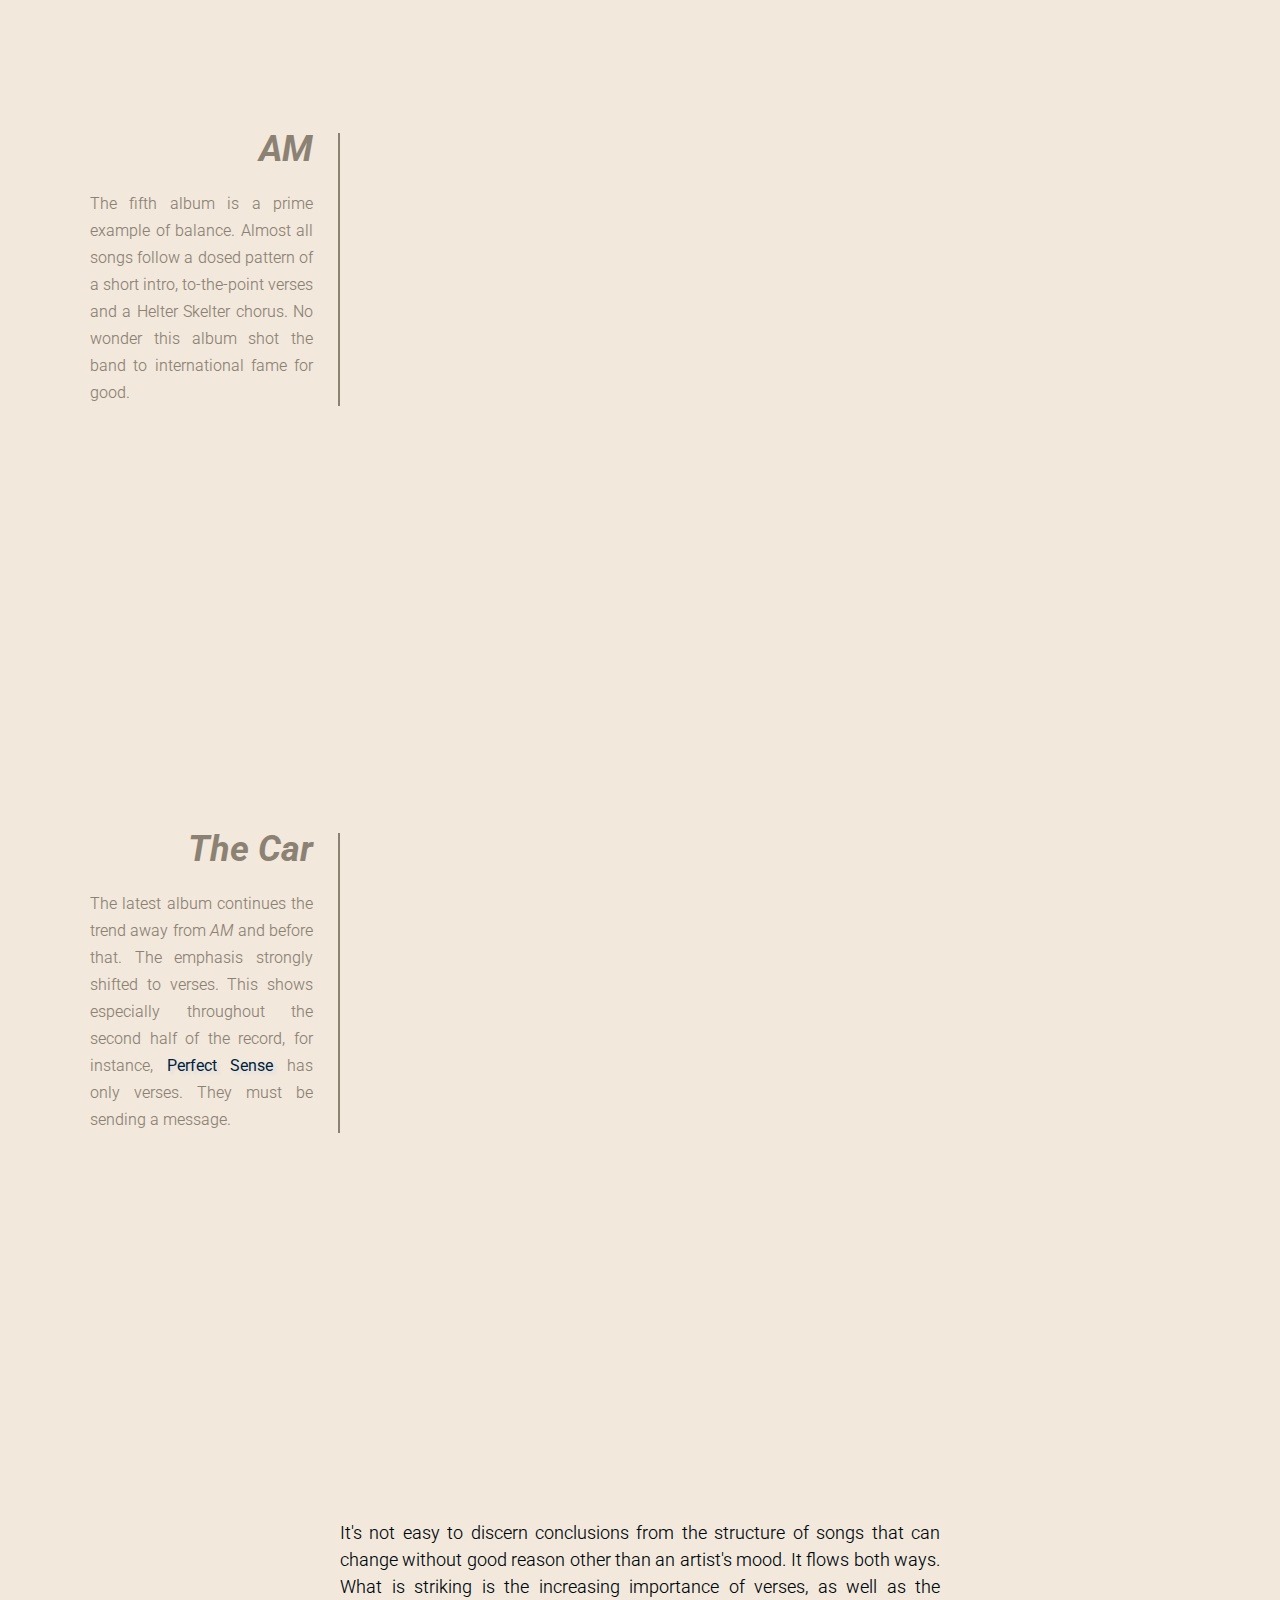
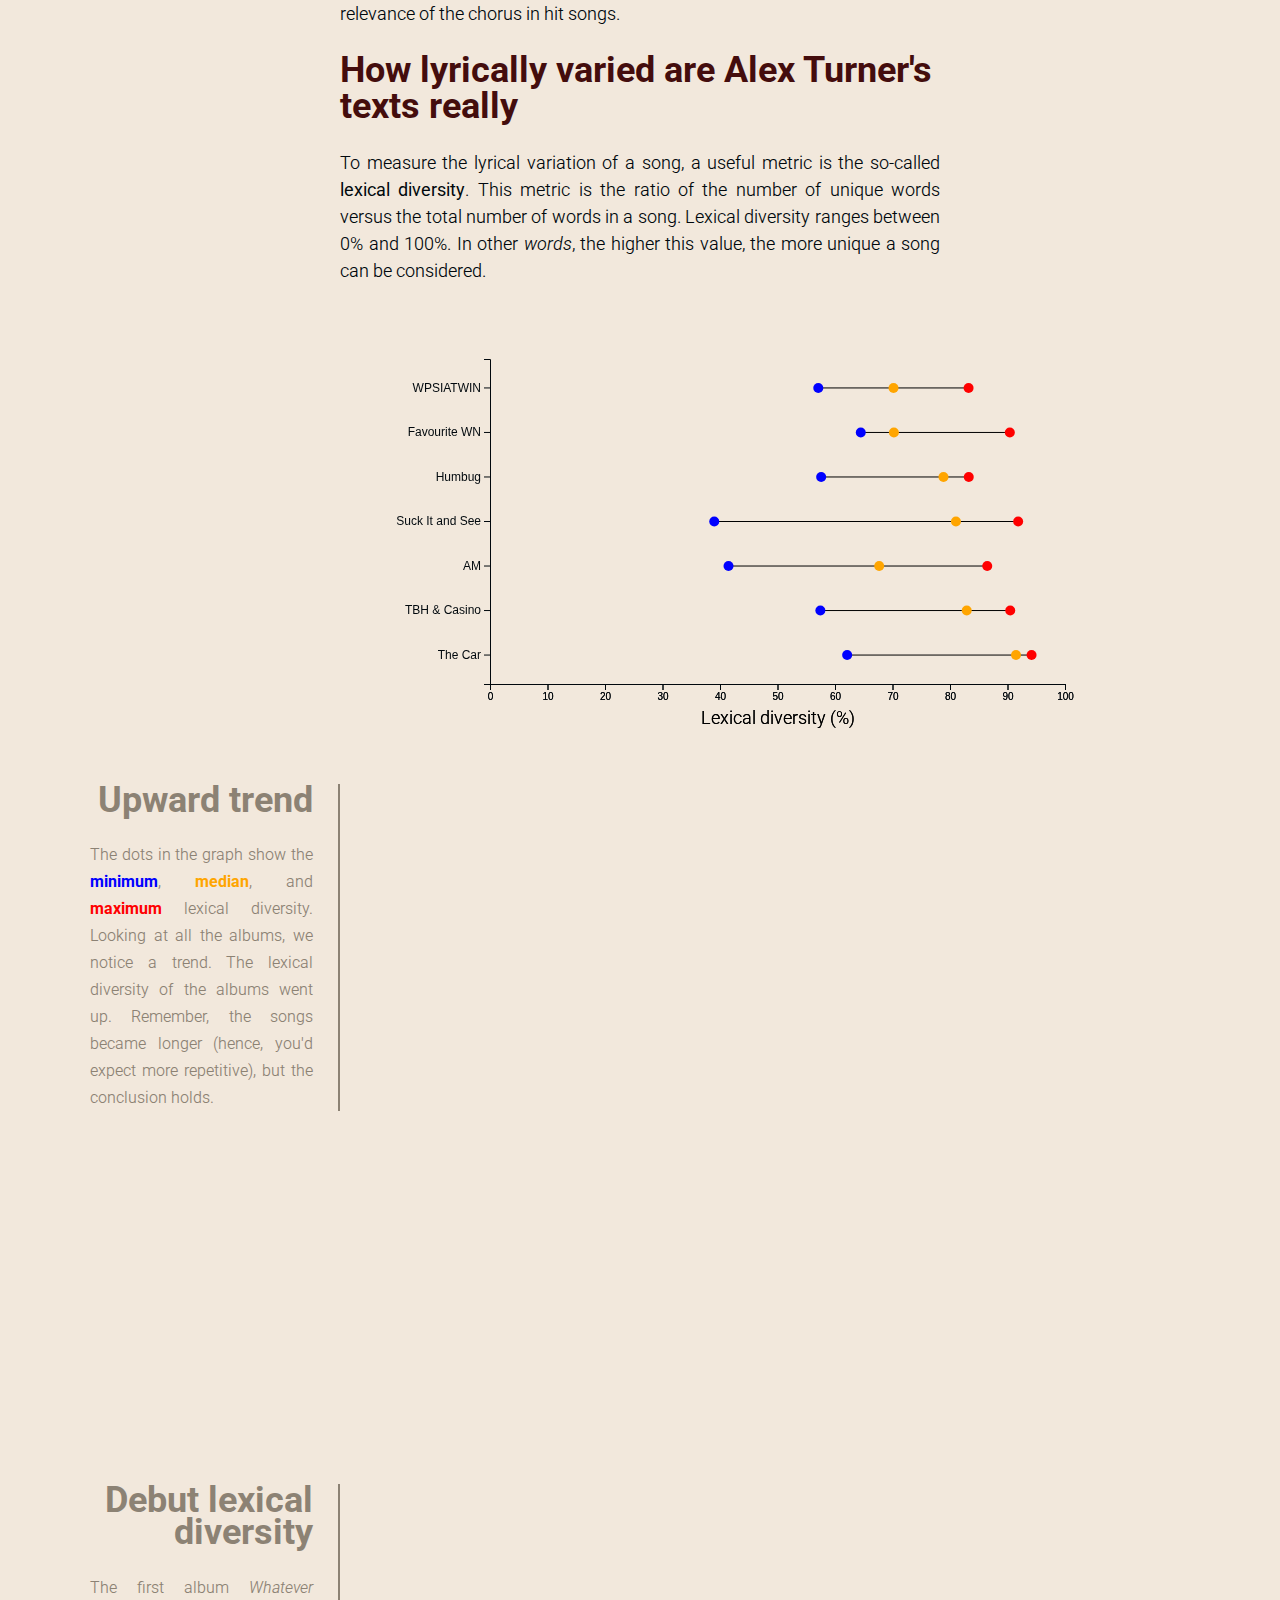
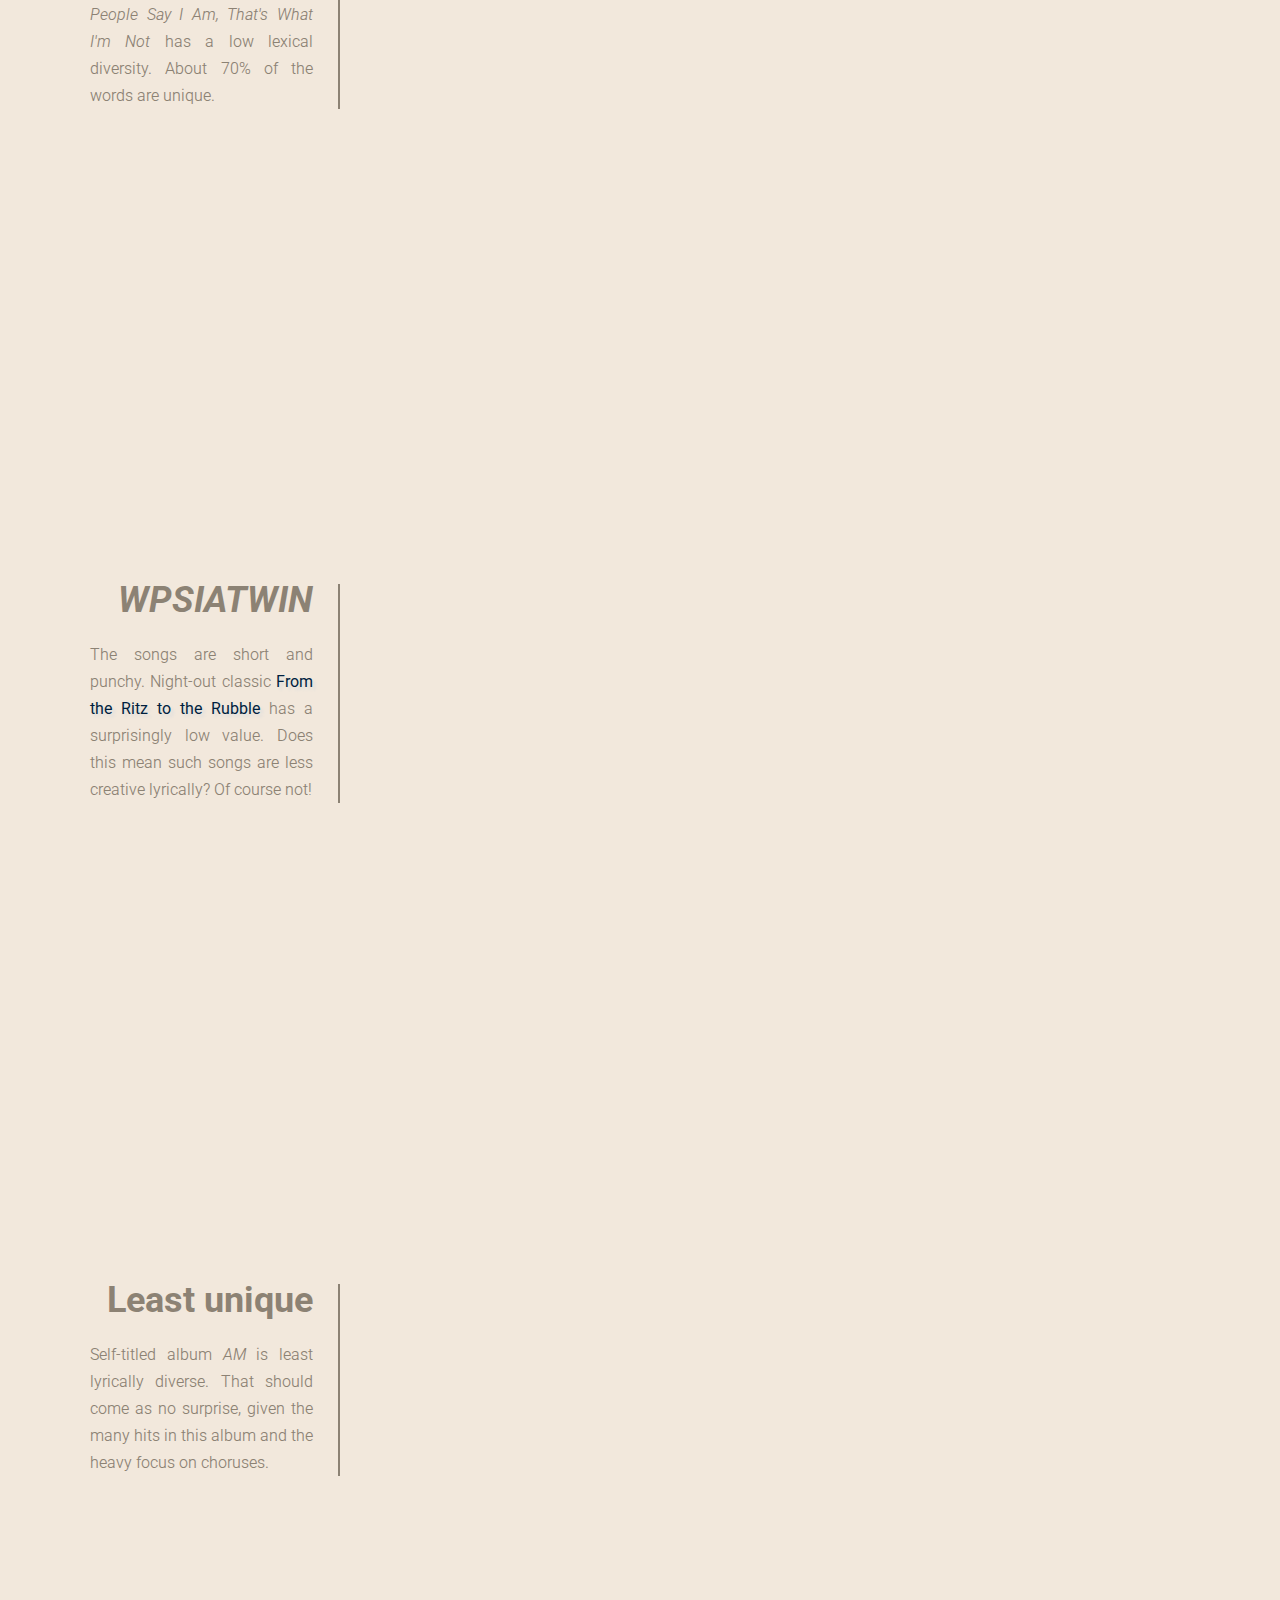
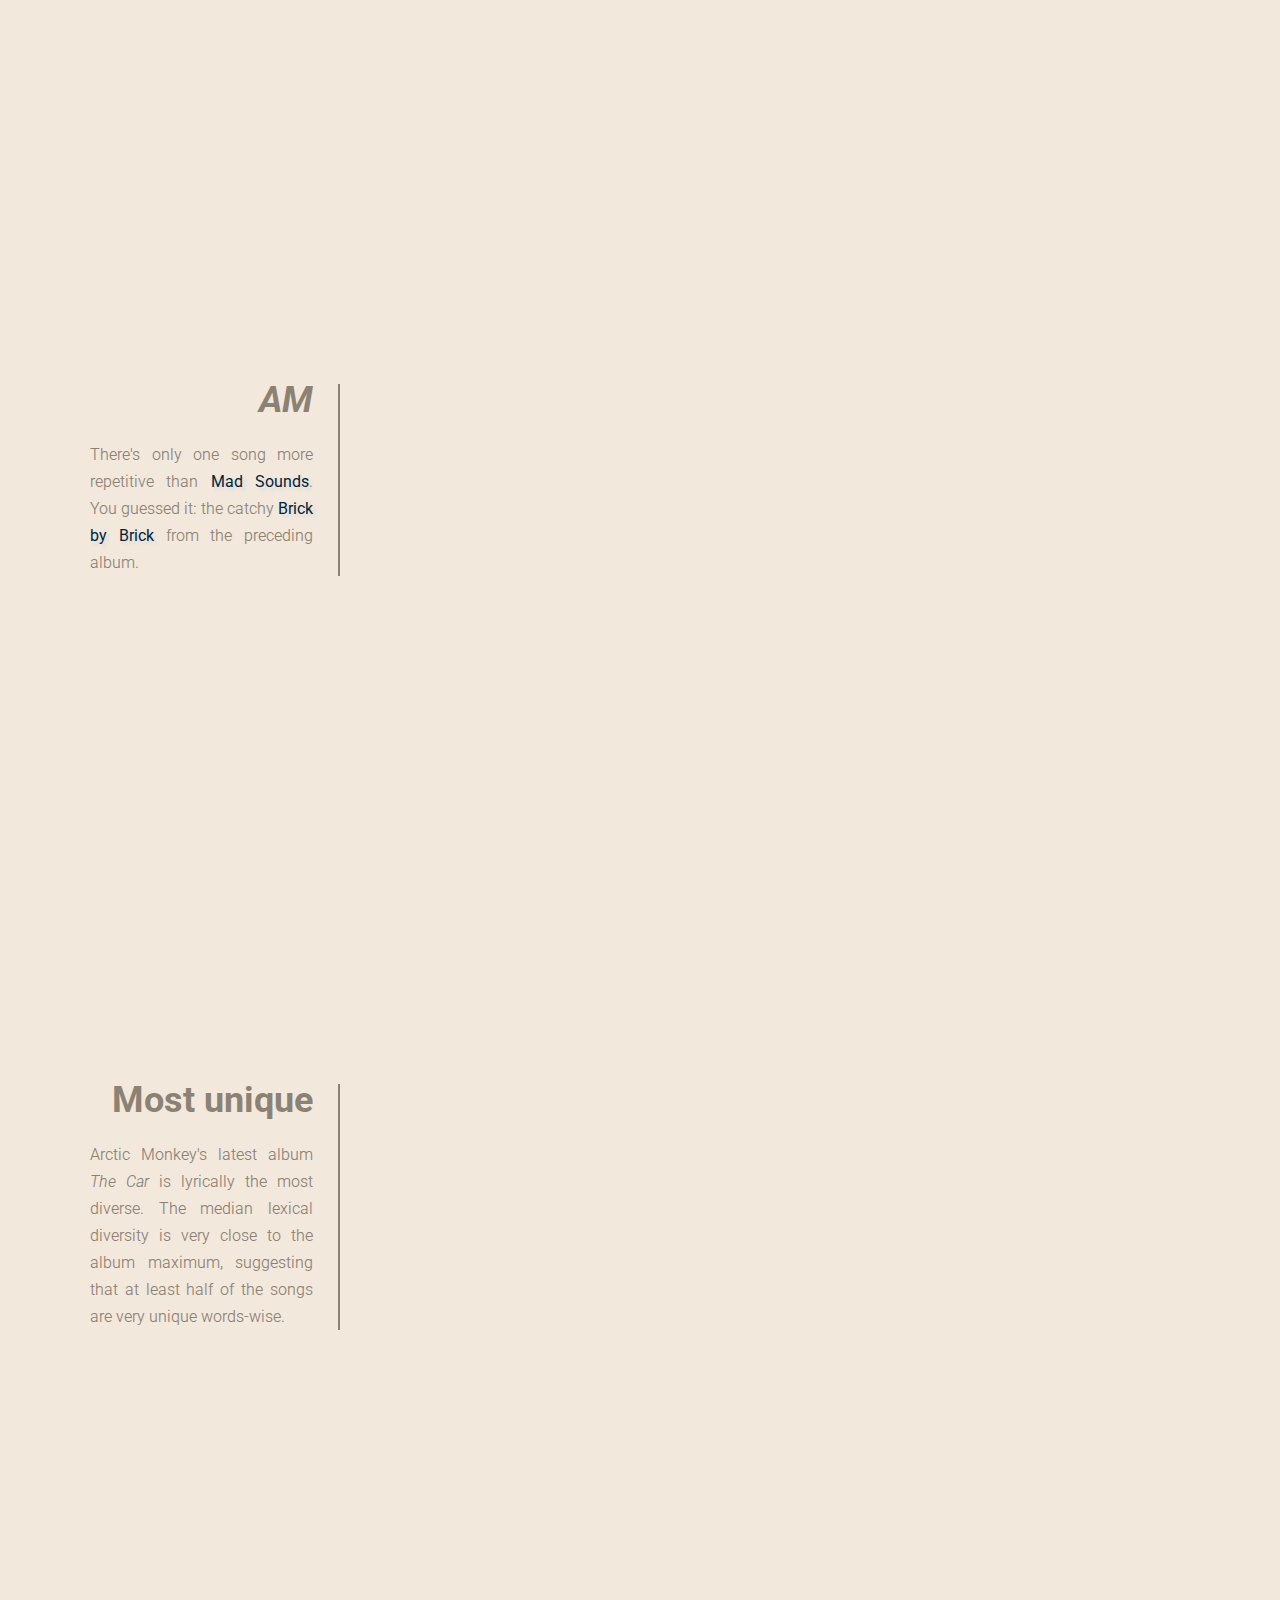
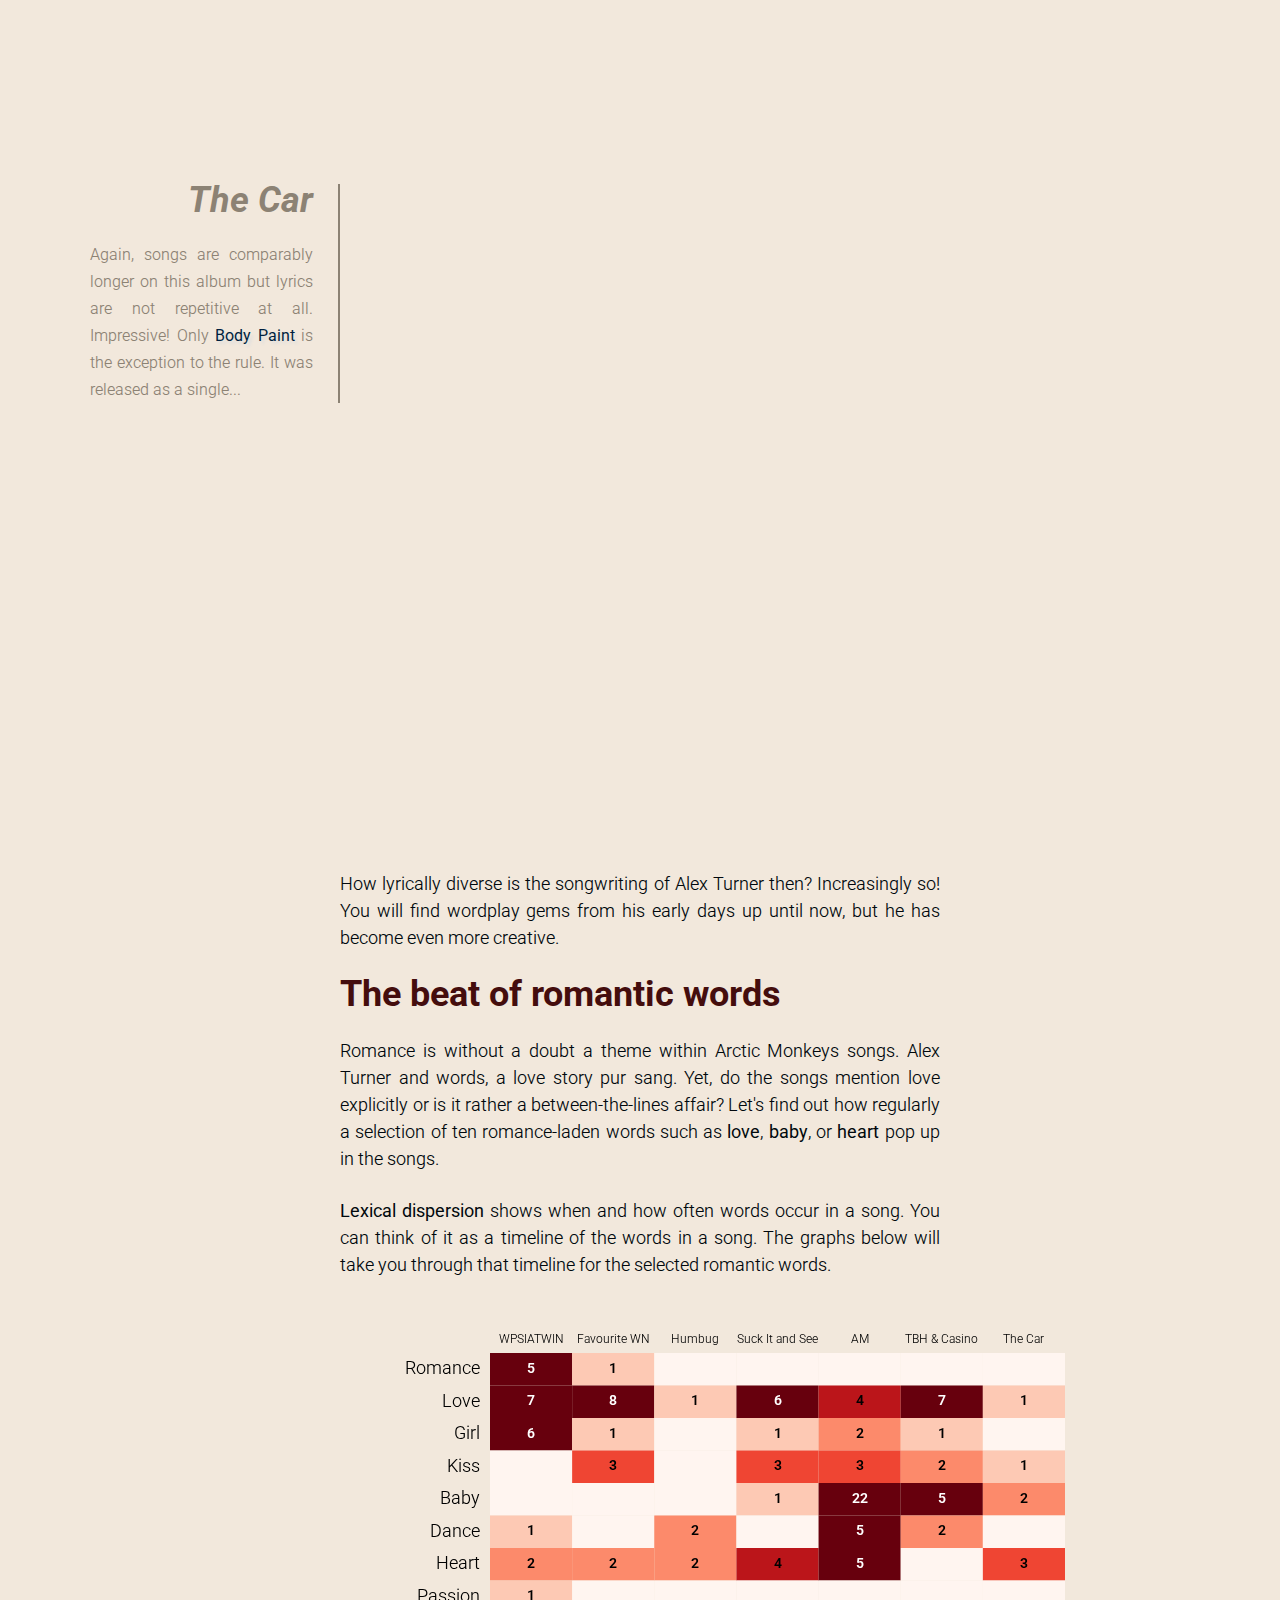
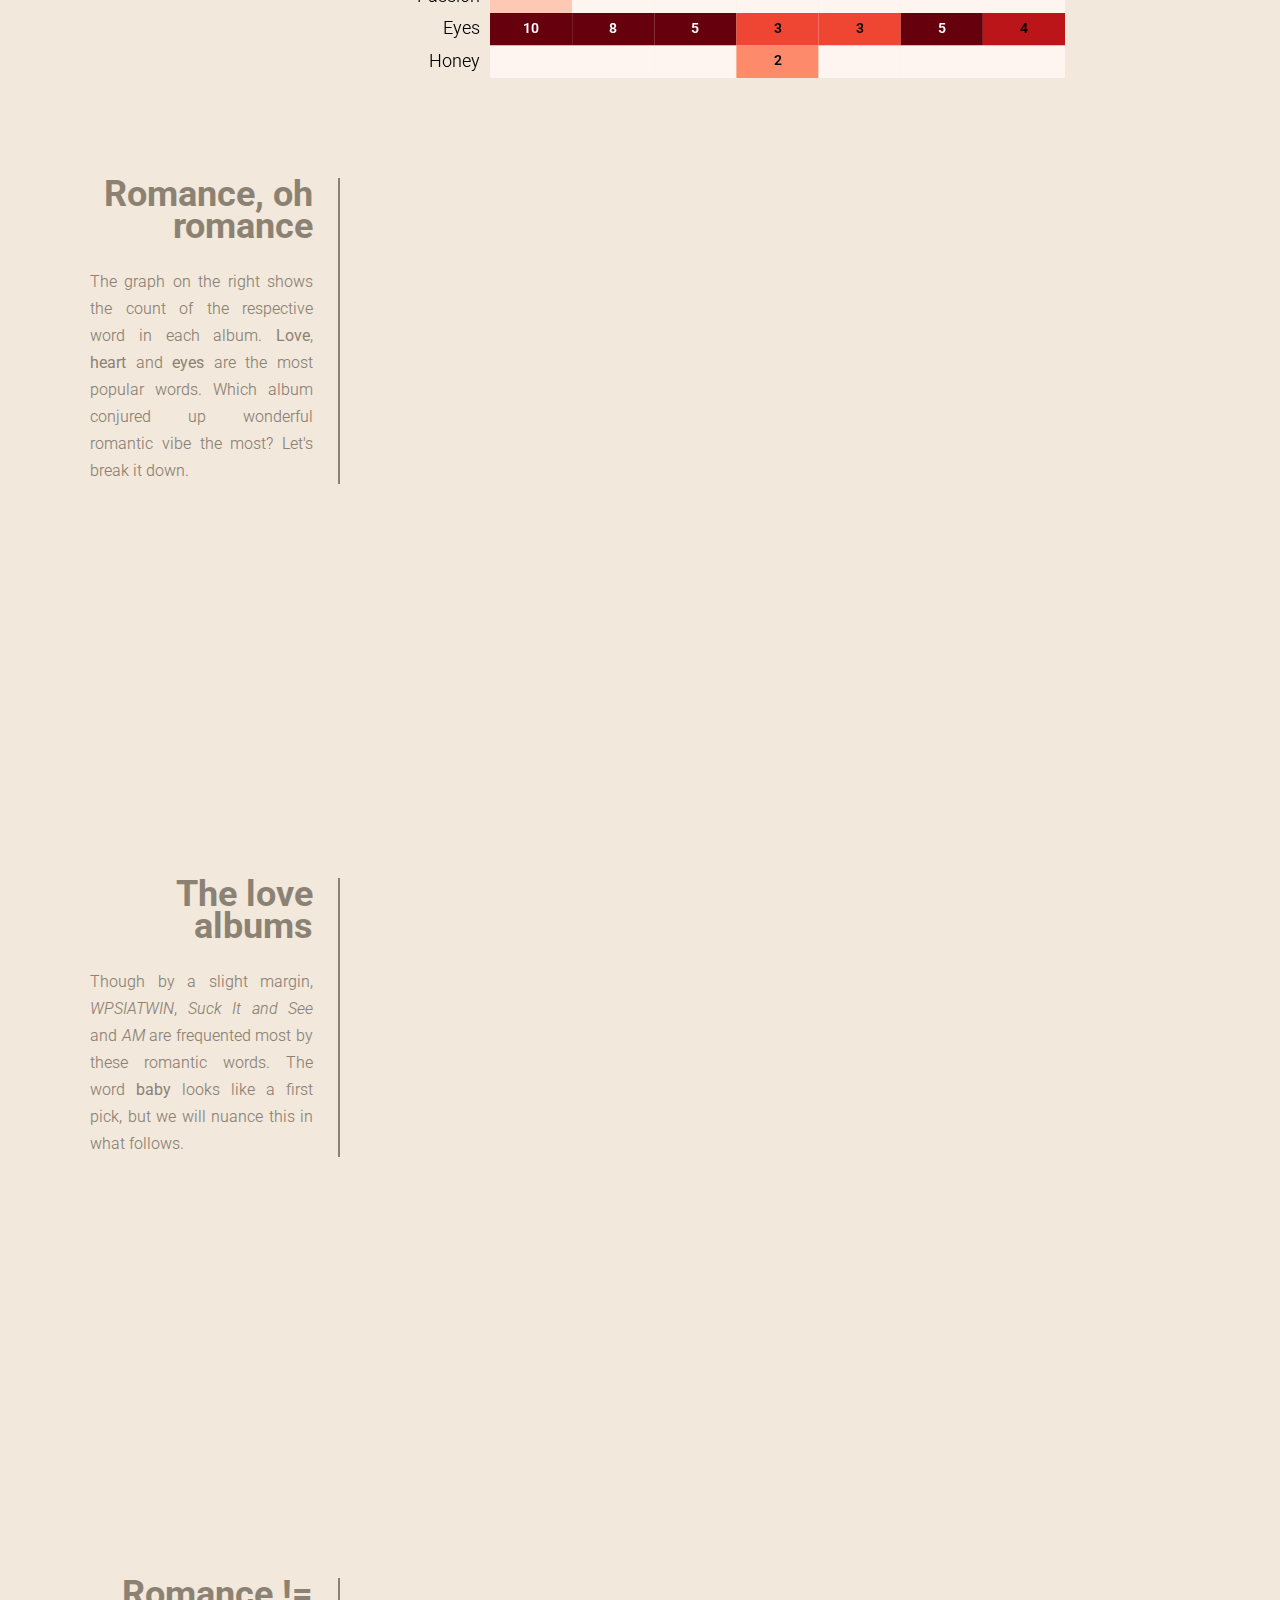
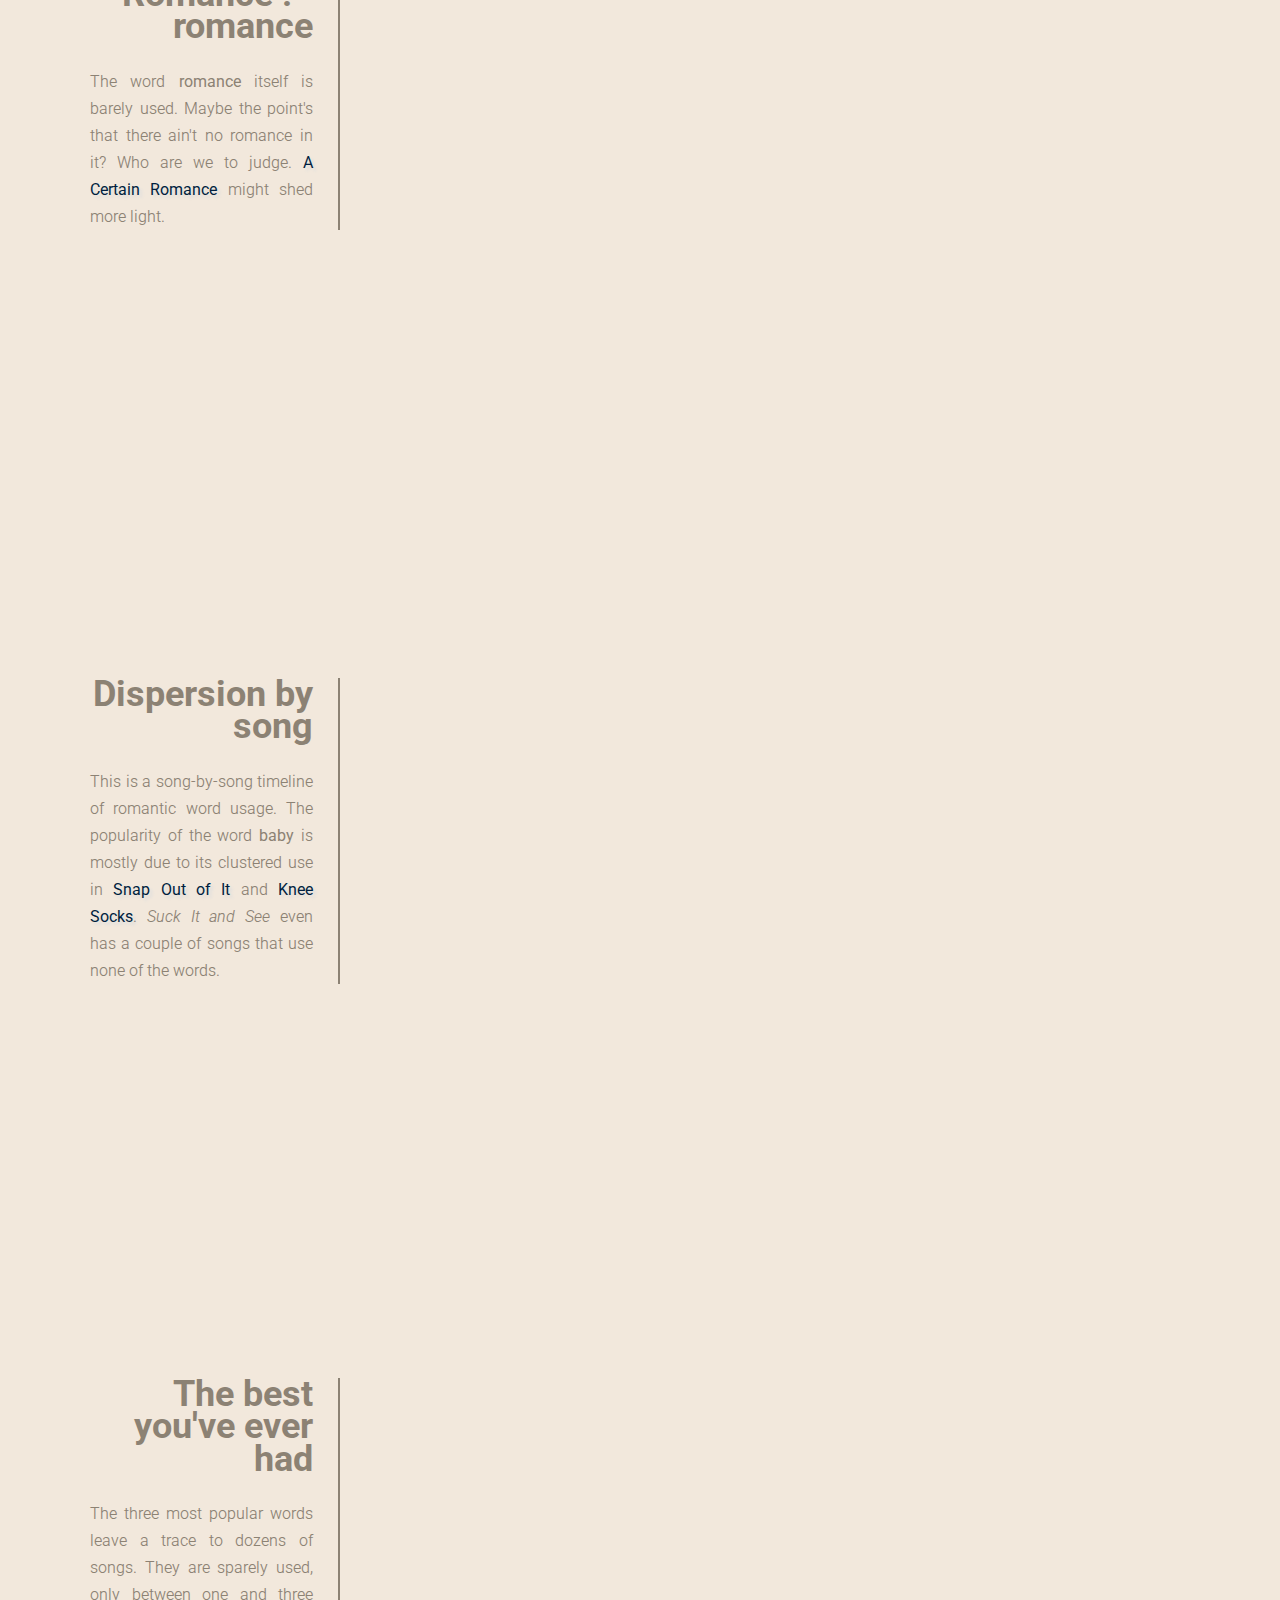
==== commit 5c417ee5: "copy copy" ====
--- a/scrolly/index.html
+++ b/scrolly/index.html
@@ -53,10 +53,10 @@
             Arctic Monkeys Songs Untangled
         </h1>
         <p>
-            This page tells you the story of how the song catalogue of the Arctic Monkeys changed during their 15+ years of existence.
-        </p>
-        <p>
-            Read more about how the analysis developed on 
+            This interactive web page tells you the story of how the song catalogue of the Arctic Monkeys changed during their 15+ years of existence.
+        </p>
+        <p>
+            Read more about how the analysis was developed on 
             <a href="https://medium.com/@sborms/scraping-arctic-monkeys-songs-from-genius-31342eb44a23" target="_blank">Medium</a>.
         </p>
         <p class="seperator">
@@ -78,7 +78,7 @@
         </p>
         <p>
             Over the years, they have released seven studio albums, which showcased their evolving musical style.
-            Click around to discover the band's albums discography.
+            Click around below to discover the band's albums discography.
         </p>
 
         <h3>Albums discography</h3>
@@ -106,9 +106,9 @@
             Let's now subject Arctic Monkey's said evolving musical style to the test of data analysis and visualization!
         </p>
         <p>
-            To kick off, here's a visual that shows the median and average song duration for each album. This allows already
-            for an interesting first conclusion, namely that songs have considerably increased in length over the years. Not
-            quite sure if the radio stations (or listener's shortening attention span) are happy with that.
+            To kick off, here's a visual that shows the median and average song duration in seconds for each album.
+            This allows already for an interesting first conclusion, namely that songs have considerably increased in length.
+            Not quite sure if the radio stations (or listener's shortening attention span) are happy with that.
         </p>
         <div id="duration">
             <script type="text/javascript" defer src="https://datawrapper.dwcdn.net/HFHtq/embed.js?v=1" charset="utf-8"></script>
@@ -143,7 +143,7 @@
                 <p>
                     A typical song structure, from intro to outro, is represented from bottom to top.
                     The verse and the chorus take up the biggest proportions of a song.
-                    Verses became more important the last two albums.
+                    Verses became more important in the last two albums.
                     Instrumental and outro sections have become less prevalent.
                 </p>
             </div>
@@ -164,7 +164,7 @@
                 <p>
                     Moving on to the fourth album, the balance is different.
                     Intro's are limited, and longer verses are becoming more of a thing.
-                    The chorus is still key for many songs, such as <b class="bsongs">She's Thunderstorms</b> and <b class="bsongs">Love Is a Laserquest</b>.
+                    The chorus remains key for many songs, such as <b class="bsongs">She's Thunderstorms</b> and <b class="bsongs">Love Is a Laserquest</b>.
                 </p>
             </div>
             
@@ -222,8 +222,8 @@
                     <span class="label red">maximum</span> lexical diversity.
 
                     Looking at all the albums, we notice a trend.
-                    The lexical diversity of the albums has increased over the years.
-                    Remember, the songs became longer (hence, you'd expect more repetitive), but the conclusion still holds.
+                    The lexical diversity of the albums went up.
+                    Remember, the songs became longer (hence, you'd expect more repetitive), but the conclusion holds.
                 </p>
             </div>
             
@@ -283,25 +283,25 @@
 
       <section class="generic">
         <p>
-            So how lyrically diverse is the songwriting of Alex Turner then?
+            How lyrically diverse is the songwriting of Alex Turner then?
             Increasingly so!
-            You will find wordplay gems from his early days up until now, but he has become more creative over the years.
+            You will find wordplay gems from his early days up until now, but he has become even more creative.
         </p>
       </section>
 
       <section class="generic">
         <h2 class="title">The beat of romantic words</h2>
-        <p>
-            <b>Lexical dispersion</b> shows when and how often words occur in a song.
-            You can think of it as a timeline of the words in a song.
-            The graphs below will take you through that timeline for a couple of common romantic words.
-        </p>
         <p>
             Romance is without a doubt a theme within Arctic Monkeys songs.
             Alex Turner and words, a love story pur sang.
             Yet, do the songs mention love explicitly or is it rather a between-the-lines affair?
             Let's find out how regularly a selection of ten romance-laden words such as <b>love</b>, <b>baby</b>, or <b>heart</b> pop up in the songs.
         </p>
+        <p>
+            <b>Lexical dispersion</b> shows when and how often words occur in a song.
+            You can think of it as a timeline of the words in a song.
+            The graphs below will take you through that timeline for the selected romantic words.
+        </p>
     </section>
 
       <section id="scrolly-dispersion">
@@ -313,59 +313,64 @@
             <div class="step" data-step="1">
                 <h2>Romance, oh romance</h2>
                 <p>
-                    TODO.
+                    The graph on the right shows the count of the respective word in each album.
+                    <b>Love</b>, <b>heart</b> and <b>eyes</b> are the most popular words.
+                    Which album conjured up wonderful romantic vibe the most?
+                    Let's break it down.
                 </p>
             </div>
             
             <div class="step" data-step="2">
-                <h2>Love</h2>
-                <p>
-                    TODO.
+                <h2>The love albums</h2>
+                <p>
+                    Though by a slight margin, <i>WPSIATWIN</i>, <i>Suck It and See</i> and <i>AM</i> are frequented most by these romantic words.
+                    The word <b>baby</b> looks like a first pick, but we will nuance this in what follows.
                 </p>
             </div>
 
             <div class="step" data-step="3">
-                <h2>Eyes</h2>
-                <p>
-                    TODO.
+                <h2>Romance != romance</h2>
+                <p>
+                    The word <b>romance</b> itself is barely used.
+                    Maybe the point's that there ain't no romance in it?
+                    Who are we to judge.
+                    <b class="bsongs">A Certain Romance</b> might shed more light.
                 </p>
             </div>
 
             <div class="step" data-step="4">
-                <h2><i>Suck It and See</i></h2>
-                <p>
-                    TODO.
+                <h2>Dispersion by song</h2>
+                <p>
+                    This is a song-by-song timeline of romantic word usage.
+                    The popularity of the word <b>baby</b> is mostly due to its clustered use in <b class="bsongs">Snap Out of It</b> and <b class="bsongs">Knee Socks</b>.
+                    <i>Suck It and See</i> even has a couple of songs that use none of the words.
                 </p>
             </div>
 
             <div class="step" data-step="5">
-                <h2>By song</h2>
-                <p>
-                    TODO.
+                <h2>The best you've ever had</h2>
+                <p>
+                    The three most popular words leave a trace to dozens of songs.
+                    They are sparely used, only between one and three times per song.
                 </p>
             </div>
 
             <div class="step" data-step="6">
-                <h2>Love again</h2>
-                <p>
-                    TODO.
-                </p>
-            </div>
-
-            <div class="step" data-step="7">
-                <h2><i>WPSIATWIN</i></h2>
-                <p>
-                    TODO.
-                </p>
-            </div>
-
-            <div class="step" data-step="8">
-                <h2><i>Humbug</i></h2>
-                <p>
-                    We end on a not so romantic note.
+                <h2><i>Humbug</i> & <i>The Car</i></h2>
+                <p>
+                    We end on a less romantic note, highlighting the two albums superficially not so keen on romance.
+                    These albums have a more mysterious touch, which is a nice antidote.
                 </p>
             </div>
         </article>
+      </section>
+
+      <section class="generic">
+        <p>
+            Of course, a romantic atmosphere is much more subtle than (ten) words can convey.
+            We all know that.
+            Still, it's amusing to figure out which albums are more straightforward than others.
+        </p>
       </section>
 
       <section class="generic" id="outro">
--- a/scrolly/style.css
+++ b/scrolly/style.css
@@ -30,21 +30,31 @@
     background-color: #2980b9;
 }
 
+#album-buttons {
+    /* margin: auto; */
+    margin-bottom: 15px;
+}
+
 #discography {
     margin: auto;
-    padding: 5px;
+    margin-bottom: 15px;
+    padding: 10px 12px 1px 12px;
+    background-color: #f0f0f0;
+    border-radius: 8px;
+    box-shadow: 0 0 10px rgba(0, 0, 0, 0.1);
 }
 
 #album-info {
     display: grid;
     grid-template-columns: 1fr 2fr;  /* two columns */
     align-items: top;
+    margin-bottom: 15px;
 }
 
 #album-cover {
     display: block;
-    width: 300px;
-    height: 275px;
+    width: 290px;
+    height: 265px;
     border: 1px solid black;
 }
 
@@ -55,6 +65,7 @@
 
 #album-description, #song-list {
     font-size: 14px;
+    margin-bottom: 15px;
 }
 
 #song-list {
@@ -101,10 +112,6 @@
     font-size: 1.5em;
     text-align: left;
     color:rgb(68, 13, 13);
-    margin-bottom: 20px;
-}
-
-#album-buttons, #album-info {
     margin-bottom: 20px;
 }
 
